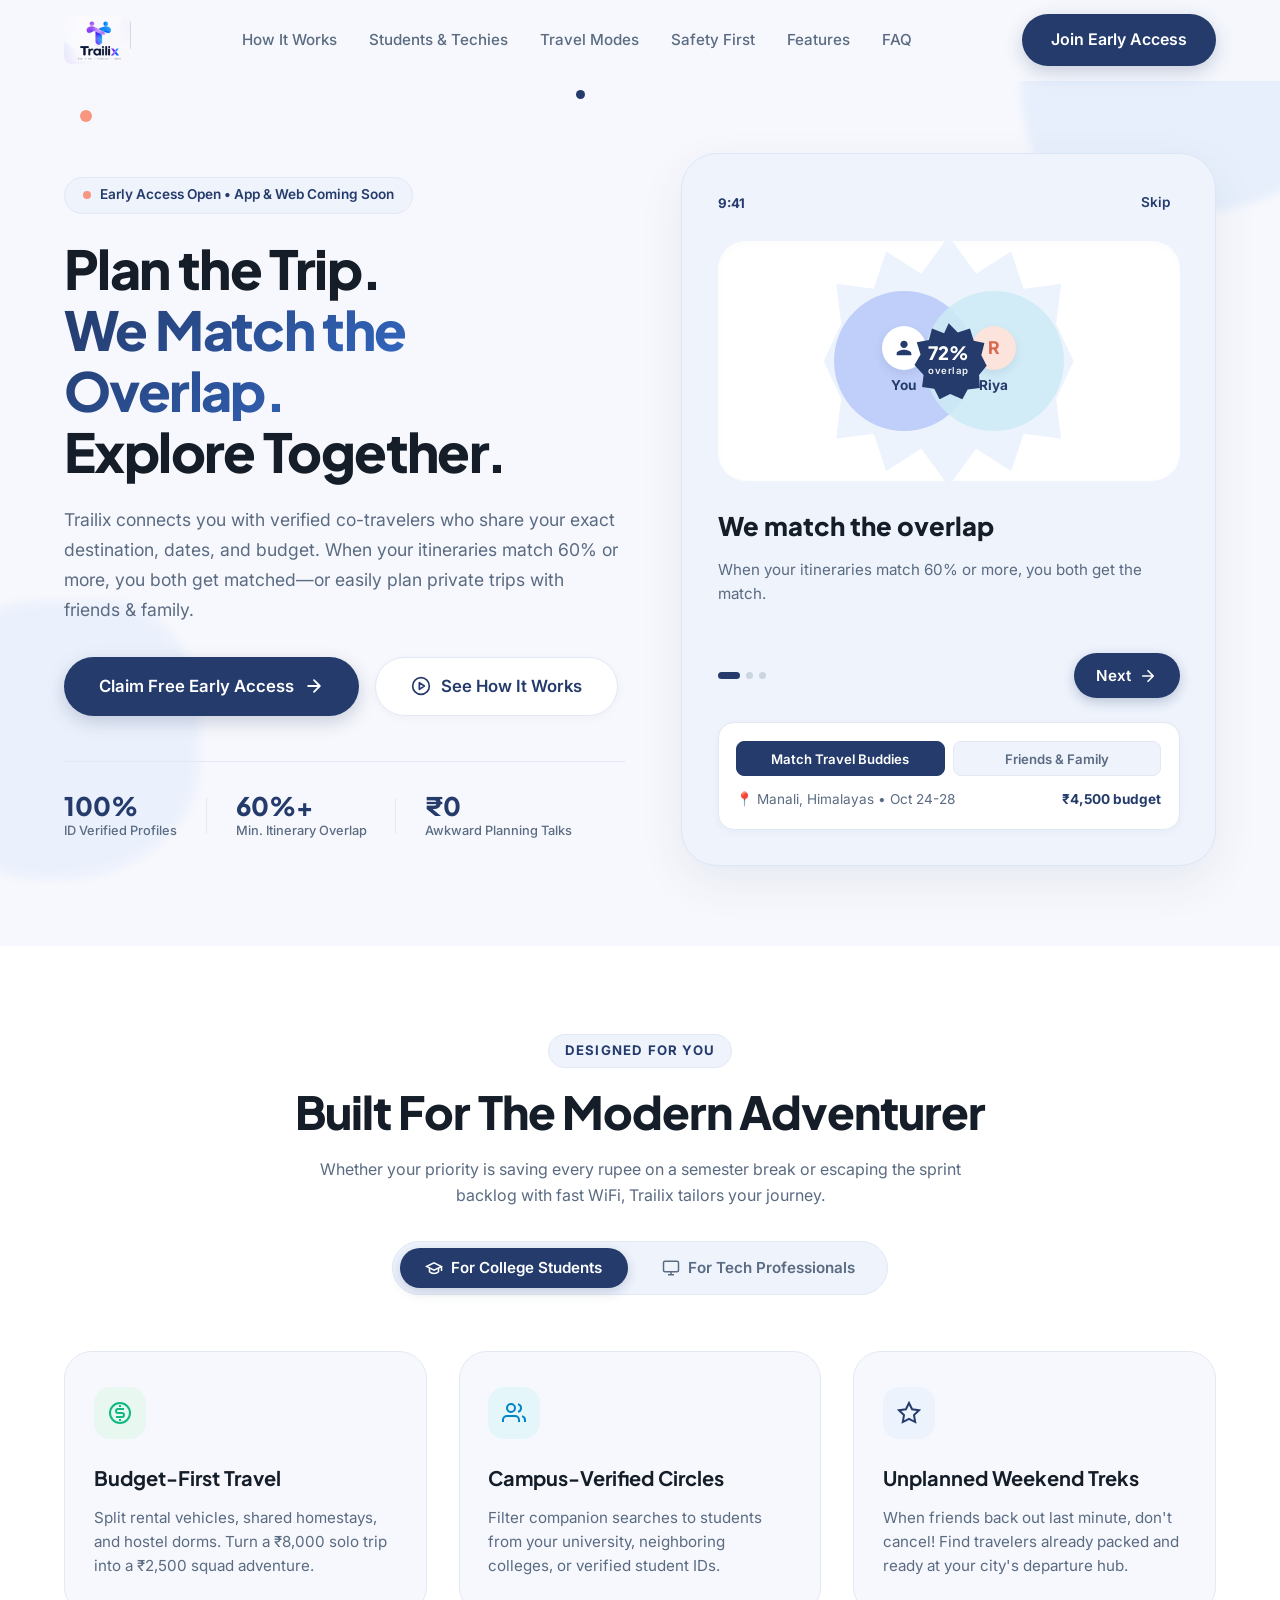
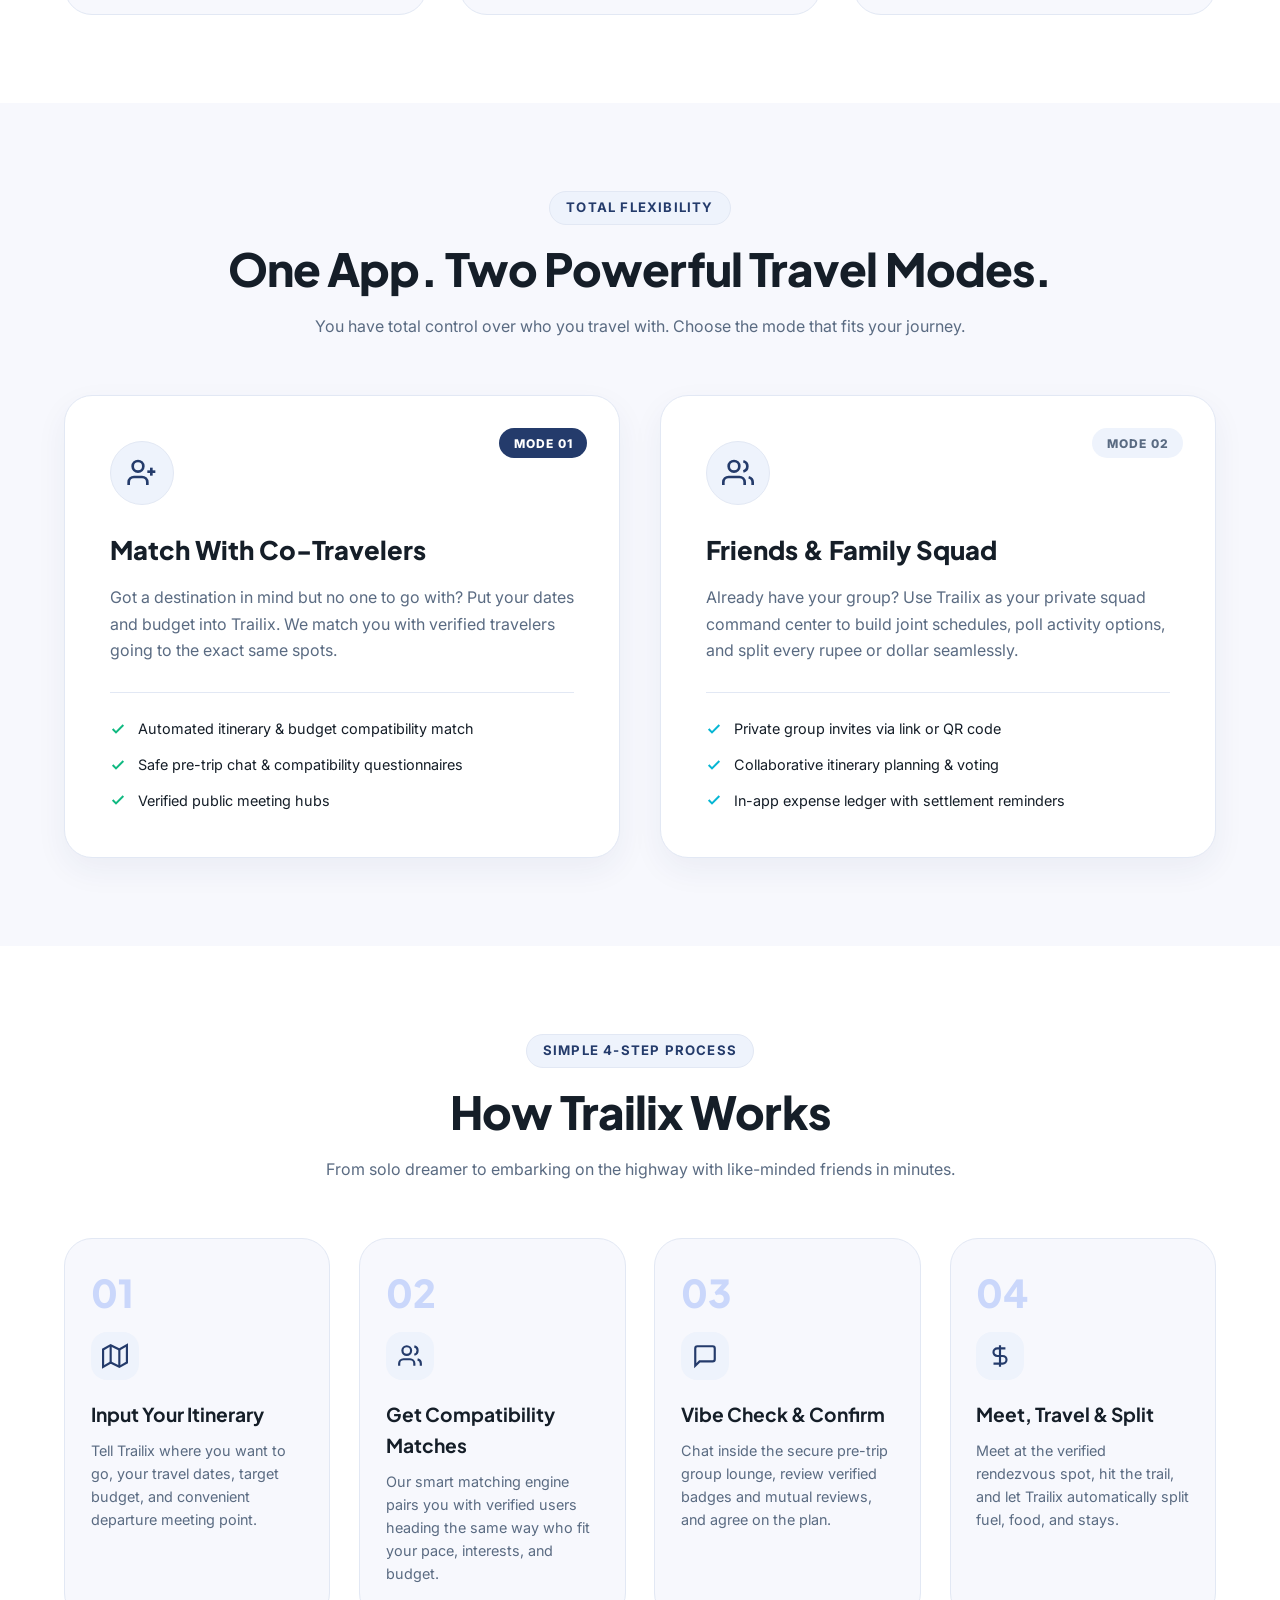
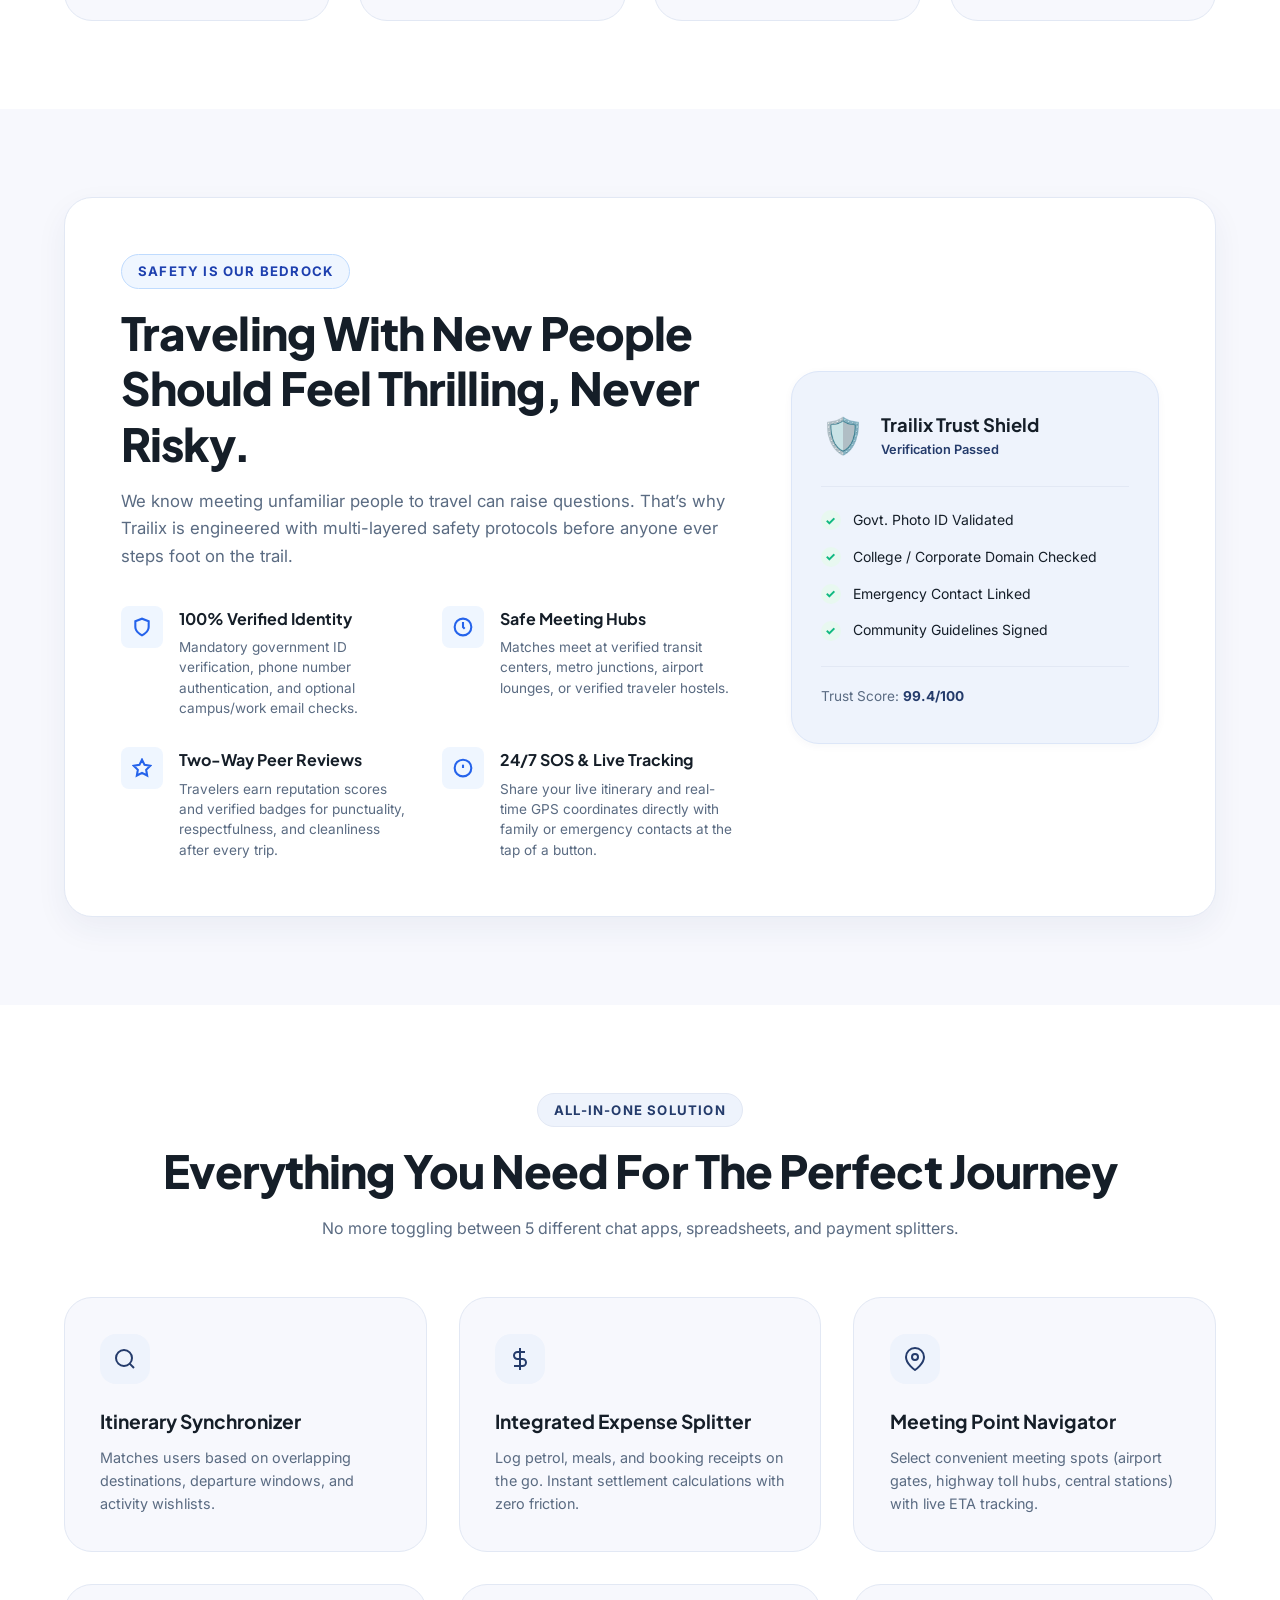
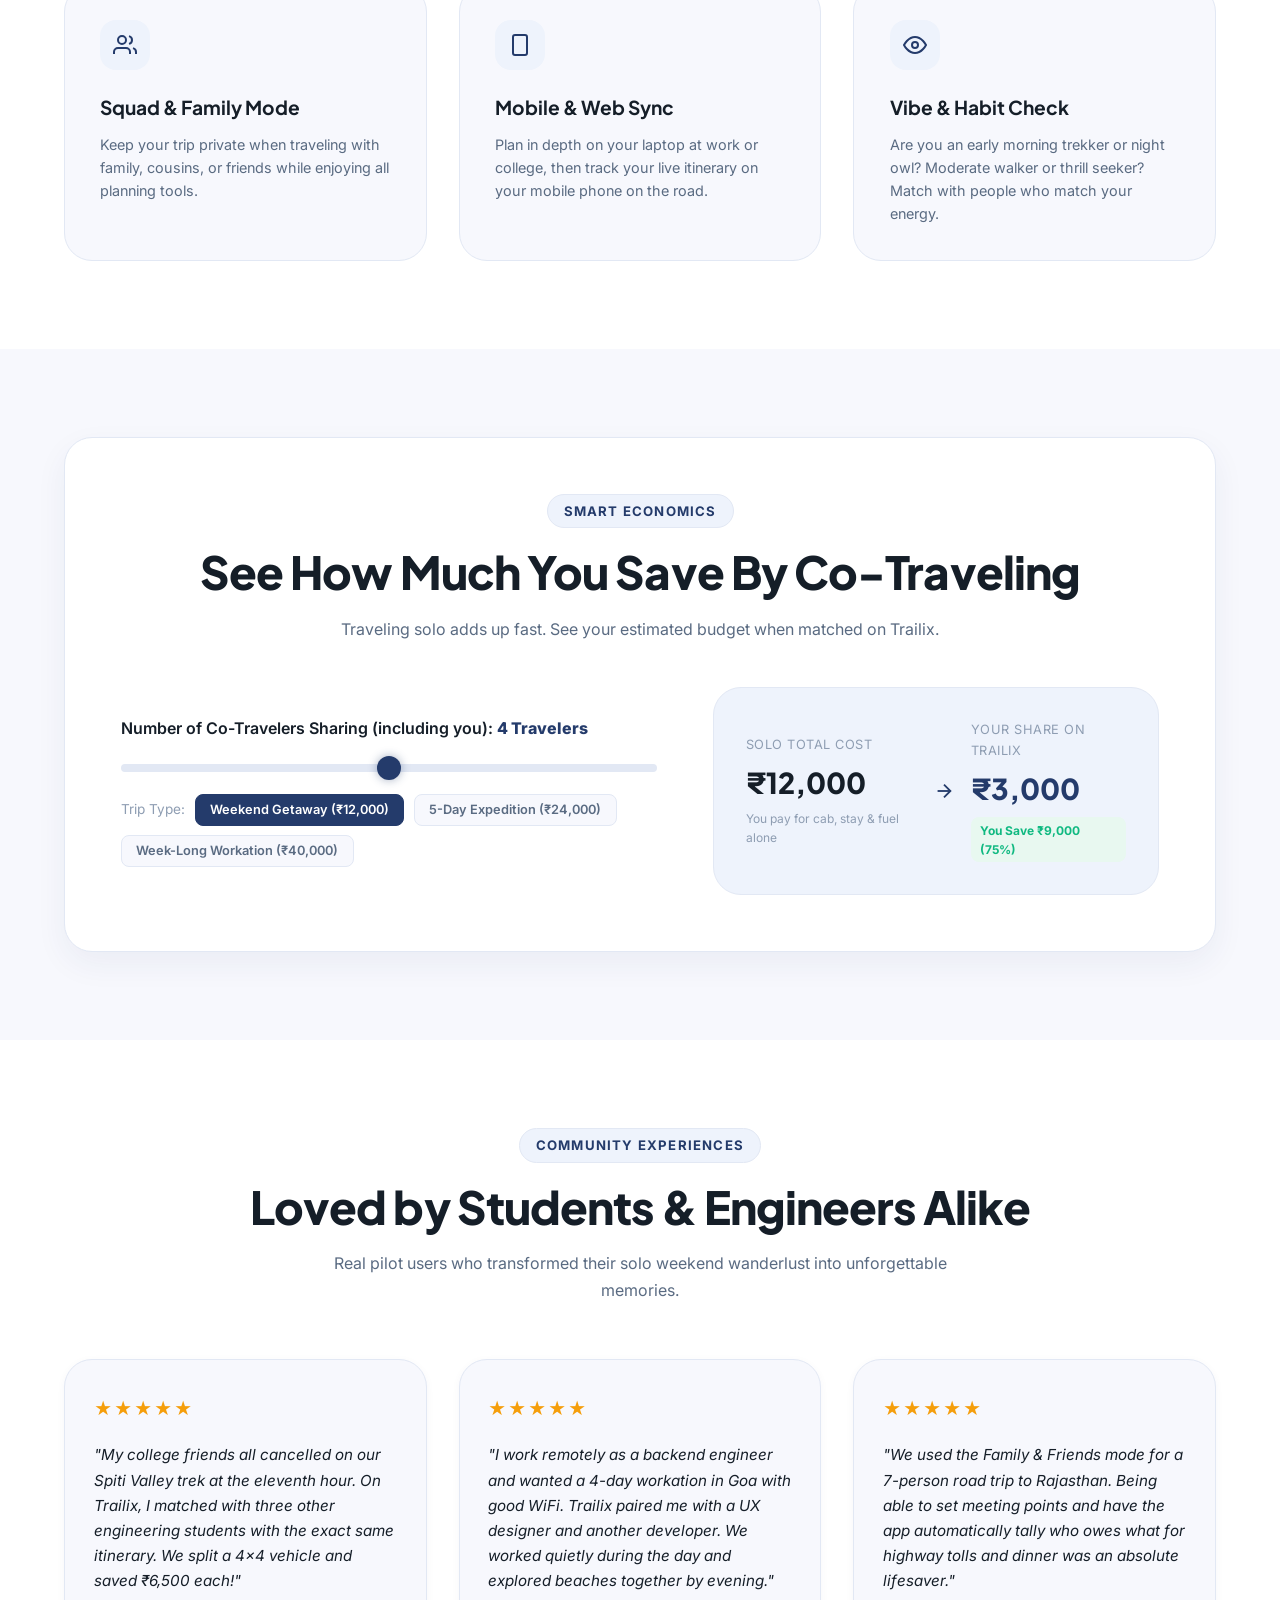
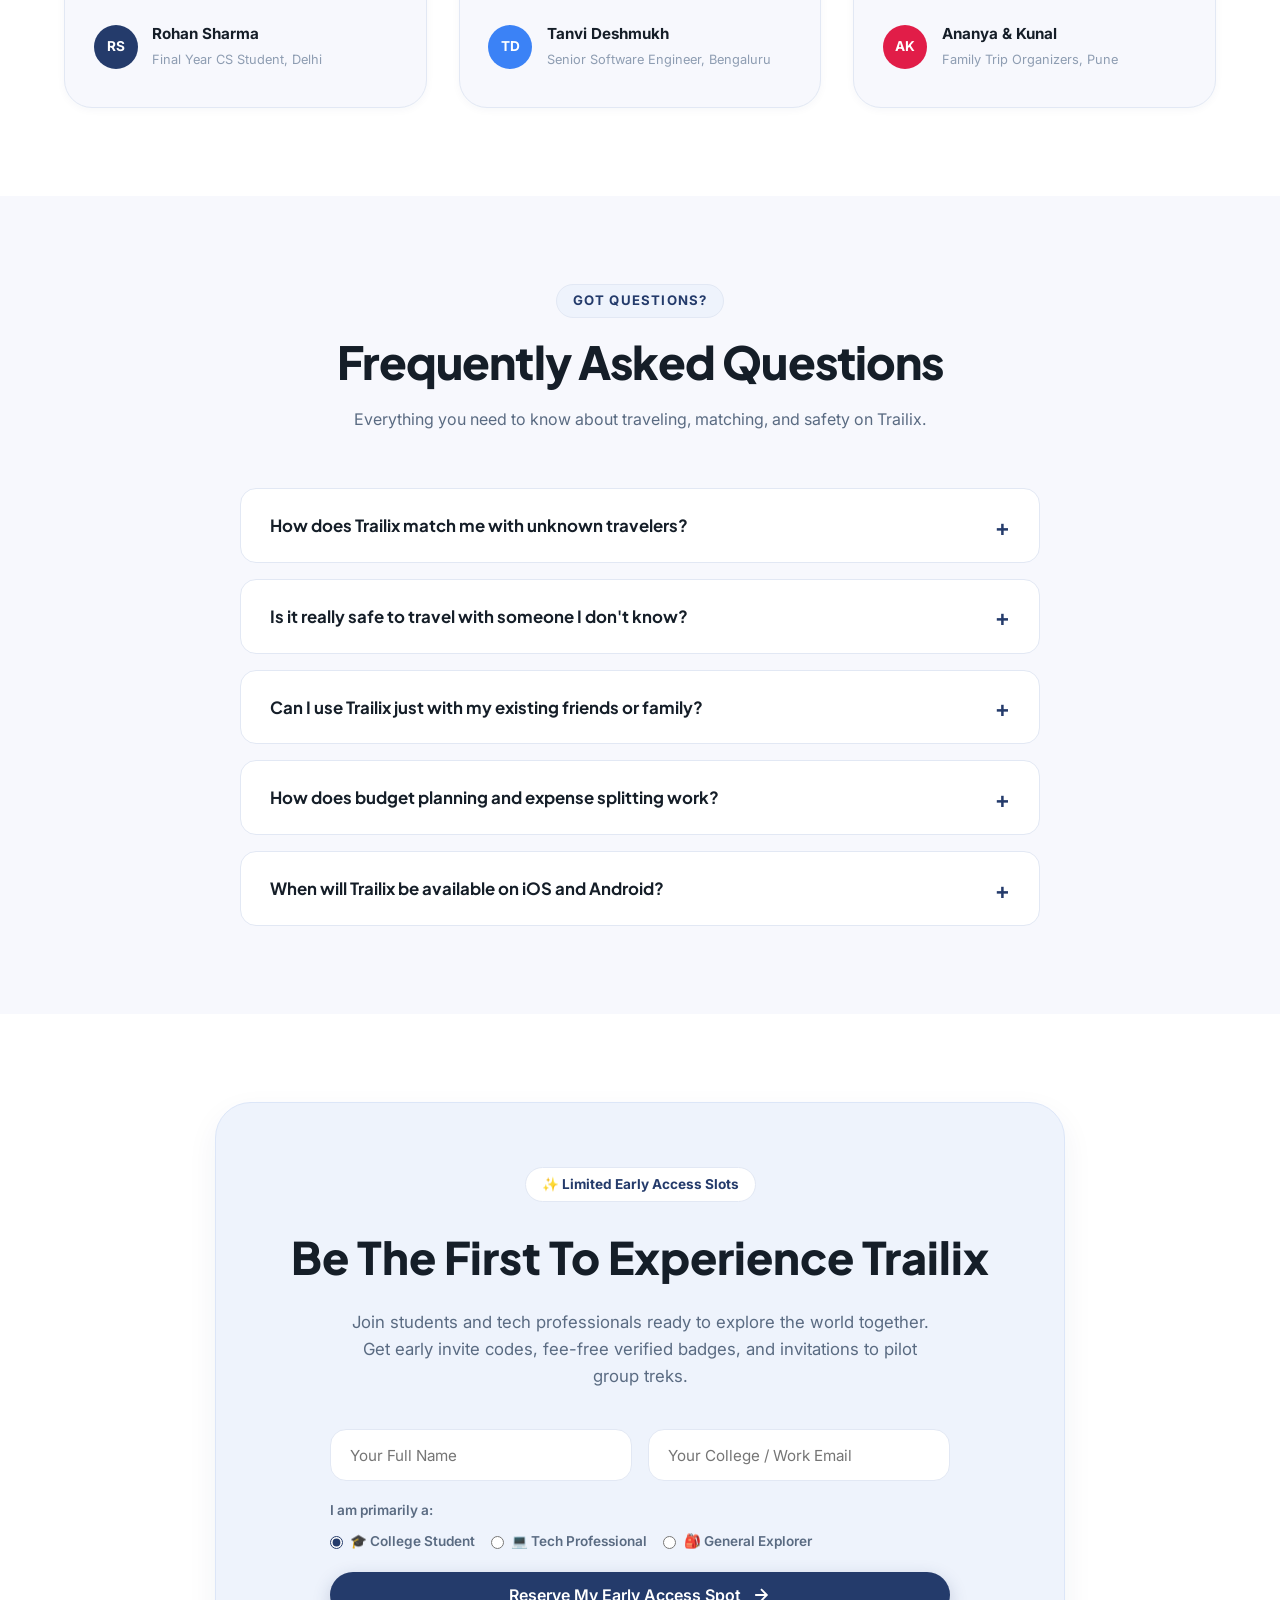
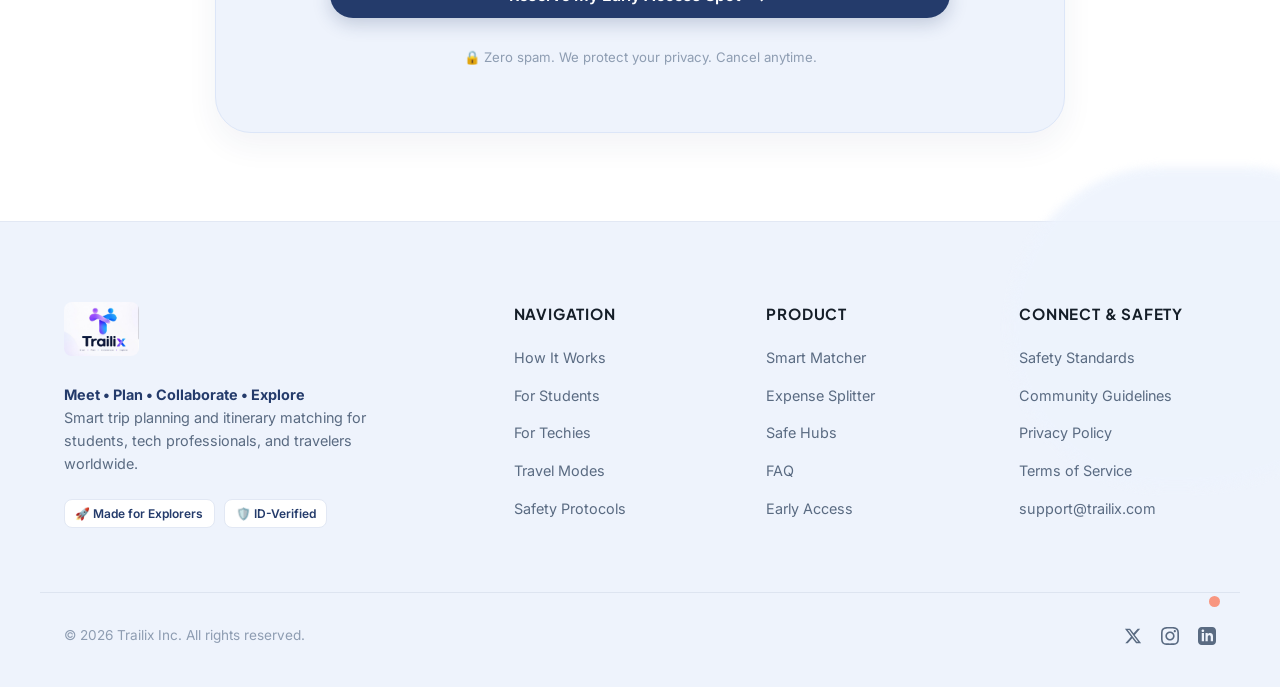
==== index.html @ 73395f8a "Launch Trailix Landing Page" ====
<!DOCTYPE html>
<html lang="en">
<head>
  <meta charset="UTF-8">
  <meta name="viewport" content="width=device-width, initial-scale=1.0">
  <title>Trailix — Match Itineraries, Split Costs & Travel Together</title>
  <meta name="description" content="Trailix matches your travel itinerary with verified co-travelers who share your destination, dates, and budget. Ideal for students, tech professionals, and groups.">
  <meta name="keywords" content="travel buddy, itinerary matching, trip planner, split trip cost, student travel, tech workation">
  
  <!-- Favicon -->
  <link rel="icon" type="image/jpeg" href="assets/logo.jpeg">
  
  <!-- Fonts -->
  <link rel="preconnect" href="https://fonts.googleapis.com">
  <link rel="preconnect" href="https://fonts.gstatic.com" crossorigin>
  <link href="https://fonts.googleapis.com/css2?family=Plus+Jakarta+Sans:wght@400;500;600;700;800&family=Inter:wght@400;500;600&display=swap" rel="stylesheet">
  
  <!-- External CSS -->
  <link rel="stylesheet" href="css/style.css">
</head>
<body>

  <!-- App Theme Organic Clouds & Floating Dots -->
  <div class="cloud-shape cloud-top-right"></div>
  <div class="cloud-shape cloud-mid-left"></div>
  <div class="cloud-shape cloud-bottom-right"></div>
  <div class="decor-dot coral dot-hero-1"></div>
  <div class="decor-dot navy dot-hero-2"></div>
  <div class="decor-dot coral dot-hero-3"></div>

  <!-- NAVIGATION -->
  <header class="site-header" id="header">
    <div class="container header-container">
      <a href="#" class="brand-logo" aria-label="Trailix Home">
        <img src="assets/logo.jpeg" alt="Trailix — Meet, Plan, Collaborate, Explore" class="logo-img" id="mainLogo">
      </a>

      <nav class="nav-menu" id="navMenu">
        <ul class="nav-list">
          <li><a href="#how-it-works" class="nav-link">How It Works</a></li>
          <li><a href="#audiences" class="nav-link">Students & Techies</a></li>
          <li><a href="#modes" class="nav-link">Travel Modes</a></li>
          <li><a href="#safety" class="nav-link">Safety First</a></li>
          <li><a href="#features" class="nav-link">Features</a></li>
          <li><a href="#faq" class="nav-link">FAQ</a></li>
        </ul>
        <div class="mobile-cta-wrapper">
          <a href="#waitlist" class="btn btn-primary btn-sm mobile-cta">Join Early Access</a>
        </div>
      </nav>

      <div class="header-actions">
        <a href="#waitlist" class="btn btn-primary header-cta">Join Early Access</a>
        <button class="hamburger" id="hamburgerBtn" aria-label="Toggle navigation menu">
          <span></span>
          <span></span>
          <span></span>
        </button>
      </div>
    </div>
  </header>

  <main>
    <!-- HERO SECTION -->
    <section class="hero-section" id="hero">
      <div class="container hero-container">
        
        <div class="hero-content">
          <div class="pill-badge">
            <span class="pulse-dot"></span>
            <span>Early Access Open • App & Web Coming Soon</span>
          </div>

          <h1 class="hero-title">
            Plan the Trip. <br>
            <span class="gradient-text">We Match the Overlap.</span> <br>
            Explore Together.
          </h1>

          <p class="hero-description">
            Trailix connects you with verified co-travelers who share your exact destination, dates, and budget. When your itineraries match 60% or more, you both get matched—or easily plan private trips with friends & family.
          </p>

          <!-- Quick Action Buttons -->
          <div class="hero-buttons">
            <a href="#waitlist" class="btn btn-primary btn-lg">
              <span>Claim Free Early Access</span>
              <svg width="20" height="20" viewBox="0 0 24 24" fill="none" stroke="currentColor" stroke-width="2.2" stroke-linecap="round" stroke-linejoin="round"><path d="M5 12h14M12 5l7 7-7 7"/></svg>
            </a>
            <a href="#how-it-works" class="btn btn-outline btn-lg">
              <svg width="20" height="20" viewBox="0 0 24 24" fill="none" stroke="currentColor" stroke-width="2" stroke-linecap="round" stroke-linejoin="round"><circle cx="12" cy="12" r="10"/><polygon points="10 8 16 12 10 16 10 8"/></svg>
              <span>See How It Works</span>
            </a>
          </div>

          <!-- Social Proof / Stats -->
          <div class="hero-stats">
            <div class="stat-item">
              <span class="stat-number">100%</span>
              <span class="stat-label">ID Verified Profiles</span>
            </div>
            <div class="stat-divider"></div>
            <div class="stat-item">
              <span class="stat-number">60%+</span>
              <span class="stat-label">Min. Itinerary Overlap</span>
            </div>
            <div class="stat-divider"></div>
            <div class="stat-item">
              <span class="stat-number">₹0</span>
              <span class="stat-label">Awkward Planning Talks</span>
            </div>
          </div>
        </div>

        <!-- HERO APP SCREEN SHOWCASE (Direct recreation from the Trailix App) -->
        <div class="hero-visual">
          <div class="app-screen-card">
            
            <div class="app-screen-header">
              <span class="app-screen-time">9:41</span>
              <a href="#waitlist" class="app-screen-skip">Skip</a>
            </div>

            <!-- Overlap Stage with Venn Diagram & Starburst Badge -->
            <div class="overlap-display-stage">
              <div class="star-glow-bg"></div>

              <div class="venn-container">
                <!-- You Circle -->
                <div class="venn-circle circle-you">
                  <div class="venn-avatar">
                    <svg width="22" height="22" viewBox="0 0 24 24" fill="currentColor">
                      <path d="M12 12c2.21 0 4-1.79 4-4s-1.79-4-4-4-4 1.79-4 4 1.79 4 4 4zm0 2c-2.67 0-8 1.34-8 4v2h16v-2c0-2.66-5.33-4-8-4z"/>
                    </svg>
                  </div>
                  <span class="venn-label">You</span>
                </div>

                <!-- Starburst Overlap Badge -->
                <div class="overlap-starburst" id="overlapBadge">
                  <span class="overlap-percentage" id="overlapPercentage">72%</span>
                  <span class="overlap-subtext">overlap</span>
                </div>

                <!-- Riya Circle -->
                <div class="venn-circle circle-riya">
                  <div class="venn-avatar peach">R</div>
                  <span class="venn-label">Riya</span>
                </div>
              </div>
            </div>

            <!-- App Screen Content -->
            <div class="app-screen-content">
              <h3 class="app-screen-headline">We match the overlap</h3>
              <p class="app-screen-subtext">When your itineraries match 60% or more, you both get the match.</p>

              <!-- App Screen Footer Stepper & Next Button -->
              <div class="app-screen-footer">
                <div class="stepper-dots">
                  <span class="step-pill"></span>
                  <span class="step-dot"></span>
                  <span class="step-dot"></span>
                </div>
                <a href="#waitlist" class="btn-app-next">
                  <span>Next</span>
                  <svg width="18" height="18" viewBox="0 0 24 24" fill="none" stroke="currentColor" stroke-width="2.2" stroke-linecap="round" stroke-linejoin="round">
                    <path d="M5 12h14M12 5l7 7-7 7"/>
                  </svg>
                </a>
              </div>
            </div>

            <!-- Live Interactive Trip Matcher Toggle inside Card -->
            <div class="hero-planner-preview">
              <div class="planner-toggle-row">
                <button class="chip active" data-mode="match">Match Travel Buddies</button>
                <button class="chip" data-mode="friends">Friends & Family</button>
              </div>
              <div class="planner-trip-summary" id="plannerSummary">
                <span>📍 Manali, Himalayas • Oct 24-28</span>
                <strong>₹4,500 budget</strong>
              </div>
            </div>

          </div>
        </div>

      </div>
    </section>

    <!-- AUDIENCES: STUDENTS VS TECH PROFESSIONALS -->
    <section class="section audience-section" id="audiences">
      <div class="container">
        
        <div class="section-header text-center">
          <span class="section-tag">Designed For You</span>
          <h2 class="section-title">Built For The Modern Adventurer</h2>
          <p class="section-subtitle">
            Whether your priority is saving every rupee on a semester break or escaping the sprint backlog with fast WiFi, Trailix tailors your journey.
          </p>

          <!-- Switcher Buttons -->
          <div class="audience-tabs" role="tablist">
            <button class="audience-tab active" id="tabStudents" role="tab" aria-selected="true" data-target="content-students">
              <svg width="18" height="18" viewBox="0 0 24 24" fill="none" stroke="currentColor" stroke-width="2"><path d="M22 10v6M2 10l10-5 10 5-10 5z"/><path d="M6 12v5c3 3 9 3 12 0v-5"/></svg>
              <span>For College Students</span>
            </button>
            <button class="audience-tab" id="tabTechies" role="tab" aria-selected="false" data-target="content-techies">
              <svg width="18" height="18" viewBox="0 0 24 24" fill="none" stroke="currentColor" stroke-width="2"><rect x="2" y="3" width="20" height="14" rx="2" ry="2"/><line x1="8" y1="21" x2="16" y2="21"/><line x1="12" y1="17" x2="12" y2="21"/></svg>
              <span>For Tech Professionals</span>
            </button>
          </div>
        </div>

        <!-- Content 1: Students -->
        <div class="audience-content active" id="content-students">
          <div class="audience-grid">
            <div class="audience-card">
              <div class="icon-box green">
                <svg width="24" height="24" viewBox="0 0 24 24" fill="none" stroke="currentColor" stroke-width="2"><circle cx="12" cy="12" r="10"/><path d="M16 8h-6a2 2 0 1 0 0 4h4a2 2 0 1 1 0 4H8"/><line x1="12" y1="18" x2="12" y2="20"/><line x1="12" y1="4" x2="12" y2="6"/></svg>
              </div>
              <h3>Budget-First Travel</h3>
              <p>Split rental vehicles, shared homestays, and hostel dorms. Turn a ₹8,000 solo trip into a ₹2,500 squad adventure.</p>
            </div>

            <div class="audience-card">
              <div class="icon-box cyan">
                <svg width="24" height="24" viewBox="0 0 24 24" fill="none" stroke="currentColor" stroke-width="2"><path d="M17 21v-2a4 4 0 0 0-4-4H5a4 4 0 0 0-4 4v2"/><circle cx="9" cy="7" r="4"/><path d="M23 21v-2a4 4 0 0 0-3-3.87"/><path d="M16 3.13a4 4 0 0 1 0 7.75"/></svg>
              </div>
              <h3>Campus-Verified Circles</h3>
              <p>Filter companion searches to students from your university, neighboring colleges, or verified student IDs.</p>
            </div>

            <div class="audience-card">
              <div class="icon-box blue">
                <svg width="24" height="24" viewBox="0 0 24 24" fill="none" stroke="currentColor" stroke-width="2"><polygon points="12 2 15.09 8.26 22 9.27 17 14.14 18.18 21.02 12 17.77 5.82 21.02 7 14.14 2 9.27 8.91 8.26 12 2"/></svg>
              </div>
              <h3>Unplanned Weekend Treks</h3>
              <p>When friends back out last minute, don't cancel! Find travelers already packed and ready at your city's departure hub.</p>
            </div>
          </div>
        </div>

        <!-- Content 2: Tech Professionals -->
        <div class="audience-content" id="content-techies">
          <div class="audience-grid">
            <div class="audience-card">
              <div class="icon-box blue">
                <svg width="24" height="24" viewBox="0 0 24 24" fill="none" stroke="currentColor" stroke-width="2"><path d="M5 12.55a11 11 0 0 1 14.08 0"/><path d="M1.42 9a16 16 0 0 1 21.16 0"/><path d="M8.53 16.11a6 6 0 0 1 6.95 0"/><line x1="12" y1="20" x2="12.01" y2="20"/></svg>
              </div>
              <h3>Workation Ready</h3>
              <p>Discover co-travelers who also need high-speed WiFi, ergonomic setups, quiet morning hours, and evening bonfire unwinding.</p>
            </div>

            <div class="audience-card">
              <div class="icon-box cyan">
                <svg width="24" height="24" viewBox="0 0 24 24" fill="none" stroke="currentColor" stroke-width="2"><path d="M16 16v1a2 2 0 0 1-2 2H3a2 2 0 0 1-2-2V7a2 2 0 0 1 2-2h11a2 2 0 0 1 2 2v1"/><path d="M18 8h4a2 2 0 0 1 2 2v7a2 2 0 0 1-2 2h-4"/><circle cx="8" cy="12" r="2"/></svg>
              </div>
              <h3>Network While You Explore</h3>
              <p>Connect with founders, engineers, designers, and creators heading toward the same hills, beaches, or heritage trails.</p>
            </div>

            <div class="audience-card">
              <div class="icon-box green">
                <svg width="24" height="24" viewBox="0 0 24 24" fill="none" stroke="currentColor" stroke-width="2"><circle cx="12" cy="12" r="10"/><polyline points="12 6 12 12 16 14"/></svg>
              </div>
              <h3>Zero-Hassle Weekend Escapes</h3>
              <p>After a 60-hour work week, skip days of agonizing coordination. Select your departure Friday evening, join an itinerary, and pack.</p>
            </div>
          </div>
        </div>

      </div>
    </section>

    <!-- DUAL MODES: STRANGERS OR SQUAD -->
    <section class="section modes-section" id="modes">
      <div class="container">
        <div class="section-header text-center">
          <span class="section-tag">Total Flexibility</span>
          <h2 class="section-title">One App. Two Powerful Travel Modes.</h2>
          <p class="section-subtitle">You have total control over who you travel with. Choose the mode that fits your journey.</p>
        </div>

        <div class="modes-grid">
          <!-- Mode 1 -->
          <div class="mode-card glass-panel">
            <div class="mode-badge highlight">Mode 01</div>
            <div class="mode-icon-circle">
              <svg width="32" height="32" viewBox="0 0 24 24" fill="none" stroke="currentColor" stroke-width="2"><path d="M16 21v-2a4 4 0 0 0-4-4H6a4 4 0 0 0-4 4v2"/><circle cx="9" cy="7" r="4"/><line x1="19" y1="8" x2="19" y2="14"/><line x1="22" y1="11" x2="16" y2="11"/></svg>
            </div>
            <h3 class="mode-title">Match With Co-Travelers</h3>
            <p class="mode-desc">Got a destination in mind but no one to go with? Put your dates and budget into Trailix. We match you with verified travelers going to the exact same spots.</p>
            <ul class="mode-features">
              <li><svg width="16" height="16" viewBox="0 0 24 24" fill="none" stroke="#10B981" stroke-width="3"><polyline points="20 6 9 17 4 12"/></svg> Automated itinerary & budget compatibility match</li>
              <li><svg width="16" height="16" viewBox="0 0 24 24" fill="none" stroke="#10B981" stroke-width="3"><polyline points="20 6 9 17 4 12"/></svg> Safe pre-trip chat & compatibility questionnaires</li>
              <li><svg width="16" height="16" viewBox="0 0 24 24" fill="none" stroke="#10B981" stroke-width="3"><polyline points="20 6 9 17 4 12"/></svg> Verified public meeting hubs</li>
            </ul>
          </div>

          <!-- Mode 2 -->
          <div class="mode-card glass-panel">
            <div class="mode-badge">Mode 02</div>
            <div class="mode-icon-circle">
              <svg width="32" height="32" viewBox="0 0 24 24" fill="none" stroke="currentColor" stroke-width="2"><path d="M17 21v-2a4 4 0 0 0-4-4H5a4 4 0 0 0-4 4v2"/><circle cx="9" cy="7" r="4"/><path d="M23 21v-2a4 4 0 0 0-3-3.87"/><path d="M16 3.13a4 4 0 0 1 0 7.75"/></svg>
            </div>
            <h3 class="mode-title">Friends & Family Squad</h3>
            <p class="mode-desc">Already have your group? Use Trailix as your private squad command center to build joint schedules, poll activity options, and split every rupee or dollar seamlessly.</p>
            <ul class="mode-features">
              <li><svg width="16" height="16" viewBox="0 0 24 24" fill="none" stroke="#06B6D4" stroke-width="3"><polyline points="20 6 9 17 4 12"/></svg> Private group invites via link or QR code</li>
              <li><svg width="16" height="16" viewBox="0 0 24 24" fill="none" stroke="#06B6D4" stroke-width="3"><polyline points="20 6 9 17 4 12"/></svg> Collaborative itinerary planning & voting</li>
              <li><svg width="16" height="16" viewBox="0 0 24 24" fill="none" stroke="#06B6D4" stroke-width="3"><polyline points="20 6 9 17 4 12"/></svg> In-app expense ledger with settlement reminders</li>
            </ul>
          </div>
        </div>

      </div>
    </section>

    <!-- HOW IT WORKS -->
    <section class="section how-section" id="how-it-works">
      <div class="container">
        
        <div class="section-header text-center">
          <span class="section-tag">Simple 4-Step Process</span>
          <h2 class="section-title">How Trailix Works</h2>
          <p class="section-subtitle">From solo dreamer to embarking on the highway with like-minded friends in minutes.</p>
        </div>

        <div class="steps-flow">
          <!-- Step 1 -->
          <div class="step-card">
            <div class="step-number">01</div>
            <div class="step-icon">
              <svg width="26" height="26" viewBox="0 0 24 24" fill="none" stroke="currentColor" stroke-width="2"><polygon points="1 6 1 22 8 18 16 22 23 18 23 2 16 6 8 2 1 6"/><line x1="8" y1="2" x2="8" y2="18"/><line x1="16" y1="6" x2="16" y2="22"/></svg>
            </div>
            <h4>Input Your Itinerary</h4>
            <p>Tell Trailix where you want to go, your travel dates, target budget, and convenient departure meeting point.</p>
          </div>

          <!-- Step 2 -->
          <div class="step-card">
            <div class="step-number">02</div>
            <div class="step-icon">
              <svg width="26" height="26" viewBox="0 0 24 24" fill="none" stroke="currentColor" stroke-width="2"><path d="M16 21v-2a4 4 0 0 0-4-4H6a4 4 0 0 0-4 4v2"/><circle cx="9" cy="7" r="4"/><path d="M22 21v-2a4 4 0 0 0-3-3.87"/><path d="M16 3.13a4 4 0 0 1 0 7.75"/></svg>
            </div>
            <h4>Get Compatibility Matches</h4>
            <p>Our smart matching engine pairs you with verified users heading the same way who fit your pace, interests, and budget.</p>
          </div>

          <!-- Step 3 -->
          <div class="step-card">
            <div class="step-number">03</div>
            <div class="step-icon">
              <svg width="26" height="26" viewBox="0 0 24 24" fill="none" stroke="currentColor" stroke-width="2"><path d="M21 15a2 2 0 0 1-2 2H7l-4 4V5a2 2 0 0 1 2-2h14a2 2 0 0 1 2 2z"/></svg>
            </div>
            <h4>Vibe Check & Confirm</h4>
            <p>Chat inside the secure pre-trip group lounge, review verified badges and mutual reviews, and agree on the plan.</p>
          </div>

          <!-- Step 4 -->
          <div class="step-card">
            <div class="step-number">04</div>
            <div class="step-icon">
              <svg width="26" height="26" viewBox="0 0 24 24" fill="none" stroke="currentColor" stroke-width="2"><path d="M12 2v20M17 5H9.5a3.5 3.5 0 0 0 0 7h5a3.5 3.5 0 0 1 0 7H6"/></svg>
            </div>
            <h4>Meet, Travel & Split</h4>
            <p>Meet at the verified rendezvous spot, hit the trail, and let Trailix automatically split fuel, food, and stays.</p>
          </div>
        </div>

      </div>
    </section>

    <!-- SAFETY & TRUST SECTION -->
    <section class="section safety-section" id="safety">
      <div class="container">
        
        <div class="safety-box glass-panel">
          <div class="safety-content">
            <span class="section-tag alert">Safety Is Our Bedrock</span>
            <h2 class="section-title">Traveling With New People Should Feel Thrilling, Never Risky.</h2>
            <p class="safety-subtext">
              We know meeting unfamiliar people to travel can raise questions. That’s why Trailix is engineered with multi-layered safety protocols before anyone ever steps foot on the trail.
            </p>

            <div class="safety-features-list">
              <div class="safety-feature-item">
                <div class="safety-icon">
                  <svg width="20" height="20" viewBox="0 0 24 24" fill="none" stroke="currentColor" stroke-width="2.5"><path d="M12 22s8-4 8-10V5l-8-3-8 3v7c0 6 8 10 8 10z"/></svg>
                </div>
                <div>
                  <h4>100% Verified Identity</h4>
                  <p>Mandatory government ID verification, phone number authentication, and optional campus/work email checks.</p>
                </div>
              </div>

              <div class="safety-feature-item">
                <div class="safety-icon">
                  <svg width="20" height="20" viewBox="0 0 24 24" fill="none" stroke="currentColor" stroke-width="2.5"><circle cx="12" cy="12" r="10"/><polyline points="12 6 12 12 14 14"/></svg>
                </div>
                <div>
                  <h4>Safe Meeting Hubs</h4>
                  <p>Matches meet at verified transit centers, metro junctions, airport lounges, or verified traveler hostels.</p>
                </div>
              </div>

              <div class="safety-feature-item">
                <div class="safety-icon">
                  <svg width="20" height="20" viewBox="0 0 24 24" fill="none" stroke="currentColor" stroke-width="2.5"><polygon points="12 2 15.09 8.26 22 9.27 17 14.14 18.18 21.02 12 17.77 5.82 21.02 7 14.14 2 9.27 8.91 8.26 12 2"/></svg>
                </div>
                <div>
                  <h4>Two-Way Peer Reviews</h4>
                  <p>Travelers earn reputation scores and verified badges for punctuality, respectfulness, and cleanliness after every trip.</p>
                </div>
              </div>

              <div class="safety-feature-item">
                <div class="safety-icon">
                  <svg width="20" height="20" viewBox="0 0 24 24" fill="none" stroke="currentColor" stroke-width="2.5"><circle cx="12" cy="12" r="10"/><line x1="12" y1="8" x2="12" y2="12"/><line x1="12" y1="16" x2="12.01" y2="16"/></svg>
                </div>
                <div>
                  <h4>24/7 SOS & Live Tracking</h4>
                  <p>Share your live itinerary and real-time GPS coordinates directly with family or emergency contacts at the tap of a button.</p>
                </div>
              </div>
            </div>
          </div>

          <!-- Safety Graphic Card -->
          <div class="safety-graphic">
            <div class="badge-card">
              <div class="badge-header">
                <span class="badge-shield">🛡️</span>
                <div>
                  <strong>Trailix Trust Shield</strong>
                  <p>Verification Passed</p>
                </div>
              </div>
              <ul class="badge-checks">
                <li><span class="check-icon">✓</span> Govt. Photo ID Validated</li>
                <li><span class="check-icon">✓</span> College / Corporate Domain Checked</li>
                <li><span class="check-icon">✓</span> Emergency Contact Linked</li>
                <li><span class="check-icon">✓</span> Community Guidelines Signed</li>
              </ul>
              <div class="shield-footer">
                <span>Trust Score: <strong>99.4/100</strong></span>
              </div>
            </div>
          </div>
        </div>

      </div>
    </section>

    <!-- KEY FEATURES GRID -->
    <section class="section features-section" id="features">
      <div class="container">
        
        <div class="section-header text-center">
          <span class="section-tag">All-In-One Solution</span>
          <h2 class="section-title">Everything You Need For The Perfect Journey</h2>
          <p class="section-subtitle">No more toggling between 5 different chat apps, spreadsheets, and payment splitters.</p>
        </div>

        <div class="features-grid">
          <div class="feature-card">
            <div class="feature-icon-wrapper">
              <svg width="24" height="24" viewBox="0 0 24 24" fill="none" stroke="currentColor" stroke-width="2"><circle cx="11" cy="11" r="8"/><line x1="21" y1="21" x2="16.65" y2="16.65"/></svg>
            </div>
            <h3>Itinerary Synchronizer</h3>
            <p>Matches users based on overlapping destinations, departure windows, and activity wishlists.</p>
          </div>

          <div class="feature-card">
            <div class="feature-icon-wrapper">
              <svg width="24" height="24" viewBox="0 0 24 24" fill="none" stroke="currentColor" stroke-width="2"><line x1="12" y1="1" x2="12" y2="23"/><path d="M17 5H9.5a3.5 3.5 0 0 0 0 7h5a3.5 3.5 0 0 1 0 7H6"/></svg>
            </div>
            <h3>Integrated Expense Splitter</h3>
            <p>Log petrol, meals, and booking receipts on the go. Instant settlement calculations with zero friction.</p>
          </div>

          <div class="feature-card">
            <div class="feature-icon-wrapper">
              <svg width="24" height="24" viewBox="0 0 24 24" fill="none" stroke="currentColor" stroke-width="2"><path d="M21 10c0 7-9 13-9 13s-9-6-9-13a9 9 0 0 1 18 0z"/><circle cx="12" cy="10" r="3"/></svg>
            </div>
            <h3>Meeting Point Navigator</h3>
            <p>Select convenient meeting spots (airport gates, highway toll hubs, central stations) with live ETA tracking.</p>
          </div>

          <div class="feature-card">
            <div class="feature-icon-wrapper">
              <svg width="24" height="24" viewBox="0 0 24 24" fill="none" stroke="currentColor" stroke-width="2"><path d="M17 21v-2a4 4 0 0 0-4-4H5a4 4 0 0 0-4 4v2"/><circle cx="9" cy="7" r="4"/><path d="M23 21v-2a4 4 0 0 0-3-3.87"/><path d="M16 3.13a4 4 0 0 1 0 7.75"/></svg>
            </div>
            <h3>Squad & Family Mode</h3>
            <p>Keep your trip private when traveling with family, cousins, or friends while enjoying all planning tools.</p>
          </div>

          <div class="feature-card">
            <div class="feature-icon-wrapper">
              <svg width="24" height="24" viewBox="0 0 24 24" fill="none" stroke="currentColor" stroke-width="2"><rect x="5" y="2" width="14" height="20" rx="2" ry="2"/><line x1="12" y1="18" x2="12.01" y2="18"/></svg>
            </div>
            <h3>Mobile & Web Sync</h3>
            <p>Plan in depth on your laptop at work or college, then track your live itinerary on your mobile phone on the road.</p>
          </div>

          <div class="feature-card">
            <div class="feature-icon-wrapper">
              <svg width="24" height="24" viewBox="0 0 24 24" fill="none" stroke="currentColor" stroke-width="2"><path d="M1 12s4-8 11-8 11 8 11 8-4 8-11 8-11-8-11-8z"/><circle cx="12" cy="12" r="3"/></svg>
            </div>
            <h3>Vibe & Habit Check</h3>
            <p>Are you an early morning trekker or night owl? Moderate walker or thrill seeker? Match with people who match your energy.</p>
          </div>
        </div>

      </div>
    </section>

    <!-- INTERACTIVE SAVINGS CALCULATOR / ESTIMATOR -->
    <section class="section calculator-section">
      <div class="container">
        <div class="calculator-card glass-panel">
          <div class="calc-header text-center">
            <span class="section-tag">Smart Economics</span>
            <h2 class="section-title">See How Much You Save By Co-Traveling</h2>
            <p class="section-subtitle">Traveling solo adds up fast. See your estimated budget when matched on Trailix.</p>
          </div>

          <div class="calc-body">
            <div class="calc-controls">
              <label for="travelersRange">Number of Co-Travelers Sharing (including you): <span id="travelersCount" class="highlight-val">4 Travelers</span></label>
              <input type="range" id="travelersRange" min="2" max="6" value="4" class="slider">

              <div class="calc-presets">
                <span class="preset-label">Trip Type:</span>
                <button class="calc-btn active" data-base="12000">Weekend Getaway (₹12,000)</button>
                <button class="calc-btn" data-base="24000">5-Day Expedition (₹24,000)</button>
                <button class="calc-btn" data-base="40000">Week-Long Workation (₹40,000)</button>
              </div>
            </div>

            <div class="calc-results">
              <div class="result-box solo">
                <span class="result-label">Solo Total Cost</span>
                <span class="result-price" id="soloCostDisplay">₹12,000</span>
                <span class="result-note">You pay for cab, stay & fuel alone</span>
              </div>

              <div class="result-arrow">
                <svg width="24" height="24" viewBox="0 0 24 24" fill="none" stroke="currentColor" stroke-width="2"><line x1="5" y1="12" x2="19" y2="12"/><polyline points="12 5 19 12 12 19"/></svg>
              </div>

              <div class="result-box shared">
                <span class="result-label">Your Share on Trailix</span>
                <span class="result-price" id="sharedCostDisplay">₹3,000</span>
                <span class="savings-tag" id="savingsTag">You Save ₹9,000 (75%)</span>
              </div>
            </div>
          </div>
        </div>
      </div>
    </section>

    <!-- TESTIMONIALS / PILOT STORIES -->
    <section class="section testimonials-section">
      <div class="container">
        
        <div class="section-header text-center">
          <span class="section-tag">Community Experiences</span>
          <h2 class="section-title">Loved by Students & Engineers Alike</h2>
          <p class="section-subtitle">Real pilot users who transformed their solo weekend wanderlust into unforgettable memories.</p>
        </div>

        <div class="testimonials-grid">
          <!-- Story 1 -->
          <div class="testimonial-card glass-panel">
            <div class="stars">★★★★★</div>
            <p class="quote">"My college friends all cancelled on our Spiti Valley trek at the eleventh hour. On Trailix, I matched with three other engineering students with the exact same itinerary. We split a 4x4 vehicle and saved ₹6,500 each!"</p>
            <div class="user-meta">
              <div class="user-avatar u1">RS</div>
              <div>
                <strong>Rohan Sharma</strong>
                <span>Final Year CS Student, Delhi</span>
              </div>
            </div>
          </div>

          <!-- Story 2 -->
          <div class="testimonial-card glass-panel">
            <div class="stars">★★★★★</div>
            <p class="quote">"I work remotely as a backend engineer and wanted a 4-day workation in Goa with good WiFi. Trailix paired me with a UX designer and another developer. We worked quietly during the day and explored beaches together by evening."</p>
            <div class="user-meta">
              <div class="user-avatar u2">TD</div>
              <div>
                <strong>Tanvi Deshmukh</strong>
                <span>Senior Software Engineer, Bengaluru</span>
              </div>
            </div>
          </div>

          <!-- Story 3 -->
          <div class="testimonial-card glass-panel">
            <div class="stars">★★★★★</div>
            <p class="quote">"We used the Family & Friends mode for a 7-person road trip to Rajasthan. Being able to set meeting points and have the app automatically tally who owes what for highway tolls and dinner was an absolute lifesaver."</p>
            <div class="user-meta">
              <div class="user-avatar u3">AK</div>
              <div>
                <strong>Ananya & Kunal</strong>
                <span>Family Trip Organizers, Pune</span>
              </div>
            </div>
          </div>
        </div>

      </div>
    </section>

    <!-- FAQ SECTION -->
    <section class="section faq-section" id="faq">
      <div class="container">
        
        <div class="section-header text-center">
          <span class="section-tag">Got Questions?</span>
          <h2 class="section-title">Frequently Asked Questions</h2>
          <p class="section-subtitle">Everything you need to know about traveling, matching, and safety on Trailix.</p>
        </div>

        <div class="faq-accordion">
          <!-- Item 1 -->
          <div class="faq-item">
            <button class="faq-question" aria-expanded="false">
              <span>How does Trailix match me with unknown travelers?</span>
              <span class="faq-icon">+</span>
            </button>
            <div class="faq-answer">
              <p>When you input your trip details (destination, start dates, budget, and desired departure point), our algorithm scans for verified travelers with matching itineraries. You can then review their verified profile, mutual interests, and travel style before accepting a match and chatting in a pre-trip lounge.</p>
            </div>
          </div>

          <!-- Item 2 -->
          <div class="faq-item">
            <button class="faq-question" aria-expanded="false">
              <span>Is it really safe to travel with someone I don't know?</span>
              <span class="faq-icon">+</span>
            </button>
            <div class="faq-answer">
              <p>Safety is our top priority. Every member must pass government photo ID verification. Students and professionals can also verify their college/work credentials. All trips originate at verified public rendezvous hubs, and our app features 24/7 SOS and real-time live location sharing with your family.</p>
            </div>
          </div>

          <!-- Item 3 -->
          <div class="faq-item">
            <button class="faq-question" aria-expanded="false">
              <span>Can I use Trailix just with my existing friends or family?</span>
              <span class="faq-icon">+</span>
            </button>
            <div class="faq-answer">
              <p>Absolutely! Trailix features a dedicated <strong>"Friends & Family Mode"</strong>. You can create a private trip, share an invite link with your group, and use all our itinerary planning, meeting coordinate sync, and automated bill-splitting features without matching strangers.</p>
            </div>
          </div>

          <!-- Item 4 -->
          <div class="faq-item">
            <button class="faq-question" aria-expanded="false">
              <span>How does budget planning and expense splitting work?</span>
              <span class="faq-icon">+</span>
            </button>
            <div class="faq-answer">
              <p>During the trip, any member can snap receipts or enter costs for fuel, tickets, food, or stays. Trailix calculates the exact splits in real time, tracks who paid what, and provides simple UPI / card settlement links at the end—no confusing math needed.</p>
            </div>
          </div>

          <!-- Item 5 -->
          <div class="faq-item">
            <button class="faq-question" aria-expanded="false">
              <span>When will Trailix be available on iOS and Android?</span>
              <span class="faq-icon">+</span>
            </button>
            <div class="faq-answer">
              <p>The beta web and mobile apps are launching soon! By joining our early access waitlist today, you'll get priority onboarding, exclusive founder badges, and access to our inaugural travel community.</p>
            </div>
          </div>
        </div>

      </div>
    </section>

    <!-- WAITLIST / EARLY ACCESS CTA -->
    <section class="section waitlist-section" id="waitlist">
      <div class="container">
        
        <div class="waitlist-card glass-panel">
          <div class="waitlist-header text-center">
            <div class="sparkle-badge">✨ Limited Early Access Slots</div>
            <h2 class="waitlist-title">Be The First To Experience Trailix</h2>
            <p class="waitlist-sub">
              Join students and tech professionals ready to explore the world together. Get early invite codes, fee-free verified badges, and invitations to pilot group treks.
            </p>
          </div>

          <form class="waitlist-form" id="waitlistForm">
            <div class="form-inputs">
              <input type="text" id="userName" placeholder="Your Full Name" required>
              <input type="email" id="userEmail" placeholder="Your College / Work Email" required>
            </div>

            <div class="form-row-role">
              <label>I am primarily a:</label>
              <div class="role-selector">
                <label class="role-radio">
                  <input type="radio" name="userRole" value="student" checked>
                  <span>🎓 College Student</span>
                </label>
                <label class="role-radio">
                  <input type="radio" name="userRole" value="professional">
                  <span>💻 Tech Professional</span>
                </label>
                <label class="role-radio">
                  <input type="radio" name="userRole" value="explorer">
                  <span>🎒 General Explorer</span>
                </label>
              </div>
            </div>

            <button type="submit" class="btn btn-primary btn-block" id="submitBtn">
              <span>Reserve My Early Access Spot</span>
              <svg width="20" height="20" viewBox="0 0 24 24" fill="none" stroke="currentColor" stroke-width="2.2"><path d="M5 12h14M12 5l7 7-7 7"/></svg>
            </button>
          </form>

          <!-- Success Message State -->
          <div class="waitlist-success" id="waitlistSuccess" style="display: none;">
            <div class="success-icon">🎉</div>
            <h3>You're on the priority list!</h3>
            <p id="successMessage">Thank you for joining Trailix. We've reserved your early access badge and will send your private invite code soon.</p>
            <button class="btn btn-outline btn-sm" id="resetWaitlistBtn">Register Another Traveler</button>
          </div>

          <div class="waitlist-trust">
            <span>🔒 Zero spam. We protect your privacy. Cancel anytime.</span>
          </div>
        </div>

      </div>
    </section>
  </main>

  <!-- FOOTER -->
  <footer class="site-footer">
    <div class="container footer-container">
      <div class="footer-col brand-col">
        <a href="#" class="brand-logo footer-logo">
          <img src="assets/logo.jpeg" alt="Trailix — Meet, Plan, Collaborate, Explore" class="logo-img">
        </a>
        <p class="footer-tagline">
          <strong>Meet • Plan • Collaborate • Explore</strong><br>
          Smart trip planning and itinerary matching for students, tech professionals, and travelers worldwide.
        </p>
        <div class="footer-badges">
          <span class="micro-badge">🚀 Made for Explorers</span>
          <span class="micro-badge">🛡️ ID-Verified</span>
        </div>
      </div>

      <div class="footer-col">
        <h4>Navigation</h4>
        <ul>
          <li><a href="#how-it-works">How It Works</a></li>
          <li><a href="#audiences">For Students</a></li>
          <li><a href="#audiences">For Techies</a></li>
          <li><a href="#modes">Travel Modes</a></li>
          <li><a href="#safety">Safety Protocols</a></li>
        </ul>
      </div>

      <div class="footer-col">
        <h4>Product</h4>
        <ul>
          <li><a href="#features">Smart Matcher</a></li>
          <li><a href="#features">Expense Splitter</a></li>
          <li><a href="#features">Safe Hubs</a></li>
          <li><a href="#faq">FAQ</a></li>
          <li><a href="#waitlist">Early Access</a></li>
        </ul>
      </div>

      <div class="footer-col">
        <h4>Connect & Safety</h4>
        <ul>
          <li><a href="#safety">Safety Standards</a></li>
          <li><a href="#">Community Guidelines</a></li>
          <li><a href="#">Privacy Policy</a></li>
          <li><a href="#">Terms of Service</a></li>
          <li><a href="mailto:support@trailix.com">support@trailix.com</a></li>
        </ul>
      </div>
    </div>

    <div class="container footer-bottom">
      <p>&copy; <span id="currentYear">2026</span> Trailix Inc. All rights reserved.</p>
      <div class="social-links">
        <a href="#" aria-label="Twitter / X">
          <svg width="18" height="18" viewBox="0 0 24 24" fill="currentColor"><path d="M18.244 2.25h3.308l-7.227 8.26 8.502 11.24H16.17l-5.214-6.817L4.99 21.75H1.68l7.73-8.835L1.254 2.25H8.08l4.713 6.231zm-1.161 17.52h1.833L7.084 4.126H5.117z"/></svg>
        </a>
        <a href="#" aria-label="Instagram">
          <svg width="18" height="18" viewBox="0 0 24 24" fill="currentColor"><path d="M12 2.163c3.204 0 3.584.012 4.85.07 3.252.148 4.771 1.691 4.919 4.919.058 1.265.069 1.645.069 4.849 0 3.205-.012 3.584-.069 4.849-.149 3.225-1.664 4.771-4.919 4.919-1.266.058-1.644.07-4.85.07-3.204 0-3.584-.012-4.849-.07-3.26-.149-4.771-1.699-4.919-4.92-.058-1.265-.07-1.644-.07-4.849 0-3.204.013-3.583.07-4.849.149-3.227 1.664-4.771 4.919-4.919 1.266-.057 1.645-.069 4.849-.069zm0-2.163c-3.259 0-3.667.014-4.947.072-4.358.2-6.78 2.618-6.98 6.98-.059 1.281-.073 1.689-.073 4.948 0 3.259.014 3.668.072 4.948.2 4.358 2.618 6.78 6.98 6.98 1.281.058 1.689.072 4.948.072 3.259 0 3.668-.014 4.948-.072 4.354-.2 6.782-2.618 6.979-6.98.059-1.28.073-1.689.073-4.948 0-3.259-.014-3.667-.072-4.947-.196-4.354-2.617-6.78-6.979-6.98-1.281-.059-1.69-.073-4.949-.073zm0 5.838c-3.403 0-6.162 2.759-6.162 6.162s2.759 6.163 6.162 6.163 6.162-2.759 6.162-6.163c0-3.403-2.759-6.162-6.162-6.162zm0 10.162c-2.209 0-4-1.79-4-4 0-2.209 1.791-4 4-4s4 1.791 4 4c0 2.21-1.791 4-4 4zm6.406-11.845c-.796 0-1.441.645-1.441 1.44s.645 1.44 1.441 1.44c.795 0 1.439-.645 1.439-1.44s-.644-1.44-1.439-1.44z"/></svg>
        </a>
        <a href="#" aria-label="LinkedIn">
          <svg width="18" height="18" viewBox="0 0 24 24" fill="currentColor"><path d="M19 0h-14c-2.761 0-5 2.239-5 5v14c0 2.761 2.239 5 5 5h14c2.762 0 5-2.239 5-5v-14c0-2.761-2.238-5-5-5zm-11 19h-3v-11h3v11zm-1.5-12.268c-.966 0-1.75-.79-1.75-1.764s.784-1.764 1.75-1.764 1.75.79 1.75 1.764-.783 1.764-1.75 1.764zm13.5 12.268h-3v-5.604c0-3.368-4-3.113-4 0v5.604h-3v-11h3v1.765c1.396-2.586 7-2.777 7 2.476v6.759z"/></svg>
        </a>
      </div>
    </div>
  </footer>

  <!-- External JavaScript -->
  <script src="js/main.js"></script>
</body>
</html>
---- css/style.css ----
/* ==========================================================================
   TRAILIX — MODERN LIGHT APP THEME
   Directly matched to the official Trailix App Design System:
   - Soft, clean canvas: #F7F8FD & #FFFFFF
   - Soft periwinkle/lavender card: #EEF3FC & #EAF0FC
   - Deep Royal Navy: #243B6B & #192A4E (Buttons, Headings, Starburst)
   - Pastel Overlap Accents: Periwinkle (#CAD7FB) & Soft Cyan (#D5EDF6)
   - Playful Accents: Soft Coral (#F89680) & Deep Blue dots
   ========================================================================== */

/* --- CSS Variables & Design Tokens --- */
:root {
  --font-heading: 'Plus Jakarta Sans', -apple-system, BlinkMacSystemFont, 'Segoe UI', Roboto, sans-serif;
  --font-body: 'Inter', -apple-system, BlinkMacSystemFont, 'Segoe UI', Roboto, sans-serif;

  /* App Canvas & Card Colors */
  --bg-primary: #F7F8FD;
  --bg-secondary: #FFFFFF;
  --bg-card: #FFFFFF;
  --bg-card-soft: #EEF3FC;
  --bg-card-hover: #F3F7FE;
  
  --border-card: #E2E8F4;
  --border-card-hover: #CAD7FB;
  --border-light: rgba(36, 59, 107, 0.08);

  /* Typography Colors */
  --text-primary: #151E28;
  --text-secondary: #5A6B82;
  --text-muted: #8E9DB2;
  --text-on-navy: #FFFFFF;

  /* App Brand Palette (Exact from App Screenshot & Logo) */
  --brand-navy: #243B6B;
  --brand-navy-hover: #192A4E;
  --brand-navy-active: #132140;
  --brand-blue: #3B82F6;
  --brand-periwinkle: #CAD7FB;
  --brand-periwinkle-soft: #E5EEFC;
  --brand-ice: #D5EDF6;
  --brand-cyan: #CEECF6;
  
  --accent-coral: #F89680;
  --accent-coral-soft: #FDE8E3;
  --accent-peach: #FCE4DC;
  --accent-purple: #8B5CF6;
  --accent-green: #10B981;

  /* Gradients */
  --gradient-main: linear-gradient(135deg, #243B6B 0%, #3B82F6 100%);
  --gradient-soft: linear-gradient(135deg, #EEF3FC 0%, #FFFFFF 100%);
  --gradient-overlap: linear-gradient(135deg, #CAD7FB 0%, #D5EDF6 100%);
  --gradient-text: linear-gradient(135deg, #243B6B 0%, #3B82F6 100%);

  /* Shadows */
  --shadow-sm: 0 2px 8px rgba(36, 59, 107, 0.04);
  --shadow-md: 0 8px 24px rgba(36, 59, 107, 0.06);
  --shadow-lg: 0 16px 36px rgba(36, 59, 107, 0.09);
  --shadow-card: 0 12px 32px rgba(36, 59, 107, 0.06);
  --shadow-card-hover: 0 20px 45px rgba(36, 59, 107, 0.12);
  --shadow-btn: 0 6px 18px rgba(36, 59, 107, 0.22);
  --shadow-btn-hover: 0 10px 24px rgba(36, 59, 107, 0.32);

  /* Spacing & Borders */
  --container-max: 1200px;
  --radius-sm: 8px;
  --radius-md: 16px;
  --radius-lg: 28px;
  --radius-xl: 36px;
  --radius-full: 9999px;

  --transition-fast: 0.2s ease;
  --transition-normal: 0.3s ease;
}

/* --- Global Reset & Box Sizing --- */
*, *::before, *::after {
  box-sizing: border-box;
  margin: 0;
  padding: 0;
}

html {
  scroll-behavior: smooth;
  font-size: 16px;
  background-color: var(--bg-primary);
  color: var(--text-primary);
  font-family: var(--font-body);
  line-height: 1.6;
  -webkit-font-smoothing: antialiased;
}

body {
  position: relative;
  overflow-x: hidden;
  min-height: 100vh;
  background-color: var(--bg-primary);
}

a {
  color: inherit;
  text-decoration: none;
  transition: color var(--transition-fast);
}

ul {
  list-style: none;
}

img, svg {
  display: block;
  max-width: 100%;
}

button, input, select {
  font-family: inherit;
  font-size: inherit;
  color: inherit;
}

/* ==========================================================================
   ORGANIC APP DECORATIONS (CLOUDS & FLOATING ACCENT DOTS)
   ========================================================================== */
.cloud-shape {
  position: absolute;
  pointer-events: none;
  z-index: 0;
  border-radius: 50% 40% 60% 50% / 60% 50% 50% 60%;
  filter: blur(4px);
  opacity: 0.85;
}

.cloud-top-right {
  width: 320px;
  height: 260px;
  background: #E5EEFC;
  top: -40px;
  right: -60px;
  border-radius: 40% 60% 70% 30% / 50% 60% 40% 60%;
}

.cloud-mid-left {
  width: 280px;
  height: 280px;
  background: #EAF0FC;
  top: 600px;
  left: -80px;
}

.cloud-bottom-right {
  width: 360px;
  height: 320px;
  background: #EDF3FD;
  bottom: 200px;
  right: -90px;
}

.decor-dot {
  position: absolute;
  border-radius: 50%;
  pointer-events: none;
  z-index: 1;
}

.decor-dot.coral {
  background-color: var(--accent-coral);
}

.decor-dot.navy {
  background-color: var(--brand-navy);
}

/* Specific decorative dot positions */
.dot-hero-1 { width: 12px; height: 12px; top: 110px; left: 80px; }
.dot-hero-2 { width: 9px; height: 9px; top: 90px; left: 45%; }
.dot-hero-3 { width: 11px; height: 11px; bottom: 80px; right: 60px; }

/* ==========================================================================
   CONTAINER & REUSABLE UTILITIES
   ========================================================================== */
.container {
  width: 100%;
  max-width: var(--container-max);
  margin: 0 auto;
  padding: 0 1.5rem;
  position: relative;
  z-index: 2;
}

.section {
  padding: 5.5rem 0;
}

.text-center {
  text-align: center;
}

.gradient-text {
  background: var(--gradient-text);
  -webkit-background-clip: text;
  -webkit-text-fill-color: transparent;
  display: inline-block;
}

.section-tag {
  display: inline-block;
  font-size: 0.825rem;
  font-weight: 700;
  text-transform: uppercase;
  letter-spacing: 1.2px;
  color: var(--brand-navy);
  background: var(--bg-card-soft);
  border: 1px solid var(--border-card);
  padding: 0.35rem 1rem;
  border-radius: var(--radius-full);
  margin-bottom: 1rem;
}

.section-tag.alert {
  color: #1E40AF;
  background: #EFF6FF;
  border-color: #BFDBFE;
}

.section-title {
  font-family: var(--font-heading);
  font-size: clamp(2rem, 3.6vw, 2.85rem);
  font-weight: 800;
  line-height: 1.22;
  color: var(--text-primary);
  margin-bottom: 1rem;
  letter-spacing: -0.02em;
}

.section-subtitle {
  font-size: clamp(1rem, 1.25vw, 1.125rem);
  color: var(--text-secondary);
  max-width: 680px;
  margin: 0 auto;
  line-height: 1.65;
}

/* Modern App Glass / Soft Card */
.glass-panel {
  background: var(--bg-card);
  border: 1px solid var(--border-card);
  border-radius: var(--radius-lg);
  box-shadow: var(--shadow-card);
  transition: border-color var(--transition-normal), box-shadow var(--transition-normal), transform var(--transition-normal);
}

.glass-panel:hover {
  border-color: var(--border-card-hover);
  box-shadow: var(--shadow-card-hover);
}

/* ==========================================================================
   BUTTONS (APP "NEXT →" PILL STYLE)
   ========================================================================== */
.btn {
  display: inline-flex;
  align-items: center;
  justify-content: center;
  gap: 0.6rem;
  font-weight: 600;
  border-radius: var(--radius-full);
  padding: 0.8rem 1.8rem;
  cursor: pointer;
  border: none;
  transition: all var(--transition-normal);
  text-decoration: none;
  white-space: nowrap;
}

/* The iconic App Next Button in Deep Navy */
.btn-primary {
  background: var(--brand-navy);
  color: var(--text-on-navy);
  box-shadow: var(--shadow-btn);
}

.btn-primary:hover {
  background: var(--brand-navy-hover);
  transform: translateY(-2px);
  box-shadow: var(--shadow-btn-hover);
  color: #FFFFFF;
}

.btn-outline {
  background: var(--bg-secondary);
  color: var(--brand-navy);
  border: 1px solid var(--border-card);
  box-shadow: var(--shadow-sm);
}

.btn-outline:hover {
  background: var(--bg-card-soft);
  border-color: var(--border-card-hover);
  transform: translateY(-2px);
}

.btn-lg {
  padding: 0.95rem 2.2rem;
  font-size: 1.05rem;
}

.btn-sm {
  padding: 0.55rem 1.2rem;
  font-size: 0.875rem;
}

.btn-block {
  width: 100%;
}

/* ==========================================================================
   HEADER & NAVIGATION
   ========================================================================== */
.site-header {
  position: sticky;
  top: 0;
  width: 100%;
  z-index: 100;
  padding: 0.9rem 0;
  transition: all var(--transition-normal);
  background: rgba(247, 248, 253, 0.85);
  backdrop-filter: blur(12px);
  -webkit-backdrop-filter: blur(12px);
  border-bottom: 1px solid transparent;
}

.site-header.scrolled {
  background: rgba(255, 255, 255, 0.94);
  border-bottom: 1px solid var(--border-card);
  box-shadow: var(--shadow-sm);
  padding: 0.7rem 0;
}

.header-container {
  display: flex;
  align-items: center;
  justify-content: space-between;
}

.brand-logo {
  display: inline-flex;
  align-items: center;
  gap: 0.5rem;
  transition: transform var(--transition-fast);
}

.brand-logo:hover {
  transform: scale(1.02);
}

.logo-img {
  height: 48px;
  width: auto;
  object-fit: contain;
  border-radius: var(--radius-sm);
  transition: all var(--transition-normal);
}

.nav-list {
  display: flex;
  align-items: center;
  gap: 2rem;
}

.nav-link {
  font-size: 0.95rem;
  font-weight: 500;
  color: var(--text-secondary);
  position: relative;
  padding: 0.25rem 0;
}

.nav-link:hover {
  color: var(--brand-navy);
}

.nav-link::after {
  content: '';
  position: absolute;
  bottom: 0;
  left: 0;
  width: 0%;
  height: 2px;
  background: var(--brand-navy);
  transition: width var(--transition-fast);
}

.nav-link:hover::after {
  width: 100%;
}

.mobile-cta-wrapper {
  display: none;
}

.header-actions {
  display: flex;
  align-items: center;
  gap: 1rem;
}

.hamburger {
  display: none;
  background: none;
  border: none;
  cursor: pointer;
  padding: 0.4rem;
  flex-direction: column;
  gap: 5px;
}

.hamburger span {
  width: 24px;
  height: 2px;
  background-color: var(--brand-navy);
  border-radius: 2px;
  transition: all 0.3s ease;
}

.hamburger.open span:nth-child(1) {
  transform: translateY(7px) rotate(45deg);
}
.hamburger.open span:nth-child(2) {
  opacity: 0;
}
.hamburger.open span:nth-child(3) {
  transform: translateY(-7px) rotate(-45deg);
}

/* ==========================================================================
   HERO SECTION
   ========================================================================== */
.hero-section {
  padding: 4.5rem 0 5rem;
  position: relative;
}

.hero-container {
  display: grid;
  grid-template-columns: 1.05fr 1fr;
  align-items: center;
  gap: 3.5rem;
}

.pill-badge {
  display: inline-flex;
  align-items: center;
  gap: 0.6rem;
  background: var(--bg-card-soft);
  border: 1px solid var(--border-card);
  padding: 0.4rem 1.1rem;
  border-radius: var(--radius-full);
  font-size: 0.85rem;
  font-weight: 600;
  color: var(--brand-navy);
  margin-bottom: 1.5rem;
}

.pulse-dot {
  width: 8px;
  height: 8px;
  border-radius: 50%;
  background-color: var(--accent-coral);
  box-shadow: 0 0 0 0 rgba(248, 150, 128, 0.7);
  animation: pulseCoral 2s infinite;
}

@keyframes pulseCoral {
  0% { transform: scale(0.95); box-shadow: 0 0 0 0 rgba(248, 150, 128, 0.7); }
  70% { transform: scale(1); box-shadow: 0 0 0 8px rgba(248, 150, 128, 0); }
  100% { transform: scale(0.95); box-shadow: 0 0 0 0 rgba(248, 150, 128, 0); }
}

.hero-title {
  font-family: var(--font-heading);
  font-size: clamp(2.4rem, 4.2vw, 3.6rem);
  font-weight: 800;
  line-height: 1.14;
  letter-spacing: -0.03em;
  color: var(--text-primary);
  margin-bottom: 1.4rem;
}

.hero-description {
  font-size: 1.1rem;
  color: var(--text-secondary);
  line-height: 1.7;
  margin-bottom: 2rem;
  max-width: 560px;
}

.hero-buttons {
  display: flex;
  flex-wrap: wrap;
  gap: 1rem;
  margin-bottom: 2.8rem;
}

.hero-stats {
  display: flex;
  align-items: center;
  gap: 1.8rem;
  padding-top: 1.8rem;
  border-top: 1px solid var(--border-card);
}

.stat-item {
  display: flex;
  flex-direction: column;
}

.stat-number {
  font-family: var(--font-heading);
  font-size: 1.6rem;
  font-weight: 800;
  color: var(--brand-navy);
  line-height: 1.2;
}

.stat-label {
  font-size: 0.8rem;
  color: var(--text-secondary);
  font-weight: 500;
}

.stat-divider {
  width: 1px;
  height: 36px;
  background-color: var(--border-card);
}

/* ==========================================================================
   APP SHOWCASE CARD: "WE MATCH THE OVERLAP"
   Exact recreation of the Trailix app screen
   ========================================================================== */
.hero-visual {
  position: relative;
}

.app-screen-card {
  background: var(--bg-card-soft);
  border: 1px solid #DCE6F8;
  border-radius: var(--radius-xl);
  padding: 2.2rem;
  box-shadow: 0 16px 45px rgba(36, 59, 107, 0.08);
  position: relative;
  overflow: hidden;
}

/* App Header bar (Status & Skip) */
.app-screen-header {
  display: flex;
  justify-content: space-between;
  align-items: center;
  margin-bottom: 1.5rem;
}

.app-screen-time {
  font-size: 0.825rem;
  font-weight: 700;
  color: var(--brand-navy);
}

.app-screen-skip {
  font-size: 0.85rem;
  font-weight: 600;
  color: var(--brand-navy);
  cursor: pointer;
  background: none;
  border: none;
  padding: 0.2rem 0.6rem;
}

.app-screen-skip:hover {
  text-decoration: underline;
}

/* Overlap Visual Area */
.overlap-display-stage {
  background: #FFFFFF;
  border-radius: var(--radius-lg);
  padding: 2.5rem 1.5rem;
  position: relative;
  display: flex;
  align-items: center;
  justify-content: center;
  min-height: 240px;
  box-shadow: inset 0 2px 10px rgba(36, 59, 107, 0.02);
  margin-bottom: 1.8rem;
}

/* Spiky Star Glow Background */
.star-glow-bg {
  position: absolute;
  width: 250px;
  height: 250px;
  background: #EDF3FD;
  clip-path: polygon(
    50% 0%, 61% 15%, 75% 6%, 80% 21%, 95% 19%, 93% 35%, 100% 50%, 93% 65%,
    95% 81%, 80% 79%, 75% 94%, 61% 85%, 50% 100%, 39% 85%, 25% 94%, 20% 79%,
    5% 81%, 7% 65%, 0% 50%, 7% 35%, 5% 19%, 20% 21%, 25% 6%, 39% 15%
  );
  animation: slowPulse 6s ease-in-out infinite alternate;
}

@keyframes slowPulse {
  0% { transform: scale(0.96) rotate(0deg); opacity: 0.8; }
  100% { transform: scale(1.04) rotate(4deg); opacity: 1; }
}

/* Overlapping Venn Circles */
.venn-container {
  display: flex;
  align-items: center;
  justify-content: center;
  position: relative;
  z-index: 2;
}

.venn-circle {
  width: 140px;
  height: 140px;
  border-radius: 50%;
  display: flex;
  flex-direction: column;
  align-items: center;
  justify-content: center;
  position: relative;
  transition: transform var(--transition-normal);
}

.circle-you {
  background: rgba(184, 201, 248, 0.85);
  margin-right: -25px;
}

.circle-riya {
  background: rgba(206, 236, 246, 0.85);
  margin-left: -25px;
}

.venn-avatar {
  width: 44px;
  height: 44px;
  border-radius: 50%;
  background: #FFFFFF;
  display: flex;
  align-items: center;
  justify-content: center;
  color: var(--brand-navy);
  box-shadow: 0 4px 10px rgba(36, 59, 107, 0.1);
  margin-bottom: 0.35rem;
}

.venn-avatar.peach {
  background: var(--accent-peach);
  color: #D9694E;
  font-weight: 700;
  font-size: 1.1rem;
}

.venn-label {
  font-size: 0.85rem;
  font-weight: 700;
  color: var(--brand-navy);
}

/* Center Overlap Starburst Badge */
.overlap-starburst {
  position: absolute;
  z-index: 10;
  width: 76px;
  height: 76px;
  background: var(--brand-navy);
  clip-path: polygon(
    50% 0%, 62% 12%, 78% 7%, 83% 23%, 97% 26%, 93% 42%, 100% 56%, 90% 68%,
    91% 85%, 75% 87%, 68% 100%, 52% 93%, 38% 100%, 31% 86%, 15% 84%, 17% 68%,
    5% 55%, 13% 41%, 8% 25%, 24% 22%, 28% 7%, 44% 13%
  );
  display: flex;
  flex-direction: column;
  align-items: center;
  justify-content: center;
  color: #FFFFFF;
  text-align: center;
  box-shadow: 0 6px 18px rgba(36, 59, 107, 0.35);
  animation: floatBadge 3s ease-in-out infinite alternate;
}

@keyframes floatBadge {
  0% { transform: scale(1); }
  100% { transform: scale(1.06); }
}

.overlap-percentage {
  font-family: var(--font-heading);
  font-size: 1.15rem;
  font-weight: 800;
  line-height: 1;
}

.overlap-subtext {
  font-size: 0.6rem;
  font-weight: 600;
  letter-spacing: 0.5px;
  text-transform: lowercase;
  opacity: 0.95;
}

/* App Content Bottom Half */
.app-screen-content {
  display: flex;
  flex-direction: column;
  gap: 1rem;
}

.app-screen-headline {
  font-family: var(--font-heading);
  font-size: 1.6rem;
  font-weight: 800;
  color: var(--text-primary);
  line-height: 1.25;
}

.app-screen-subtext {
  font-size: 0.95rem;
  color: var(--text-secondary);
  line-height: 1.55;
}

/* Footer Stepper & Next Button */
.app-screen-footer {
  display: flex;
  justify-content: space-between;
  align-items: center;
  margin-top: 1rem;
  padding-top: 1rem;
}

.stepper-dots {
  display: flex;
  align-items: center;
  gap: 6px;
}

.step-pill {
  width: 22px;
  height: 7px;
  border-radius: var(--radius-full);
  background: var(--brand-navy);
}

.step-dot {
  width: 7px;
  height: 7px;
  border-radius: 50%;
  background: #CBD5E1;
}

.btn-app-next {
  background: var(--brand-navy);
  color: #FFFFFF;
  padding: 0.65rem 1.4rem;
  border-radius: var(--radius-full);
  font-weight: 600;
  font-size: 0.95rem;
  display: inline-flex;
  align-items: center;
  gap: 0.5rem;
  border: none;
  cursor: pointer;
  transition: all var(--transition-fast);
  box-shadow: 0 4px 12px rgba(36, 59, 107, 0.25);
}

.btn-app-next:hover {
  background: var(--brand-navy-hover);
  transform: translateX(2px);
}

/* Interactive Mode Pills inside Hero */
.hero-planner-preview {
  margin-top: 1.5rem;
  background: #FFFFFF;
  border-radius: var(--radius-md);
  padding: 1.1rem;
  box-shadow: var(--shadow-sm);
  border: 1px solid var(--border-card);
}

.planner-toggle-row {
  display: flex;
  gap: 0.5rem;
  margin-bottom: 0.8rem;
}

.chip {
  flex: 1;
  padding: 0.55rem;
  background: var(--bg-card-soft);
  border: 1px solid var(--border-card);
  border-radius: var(--radius-sm);
  font-size: 0.825rem;
  font-weight: 600;
  color: var(--text-secondary);
  cursor: pointer;
  transition: all var(--transition-fast);
}

.chip.active {
  background: var(--brand-navy);
  border-color: var(--brand-navy);
  color: #FFFFFF;
}

.planner-trip-summary {
  display: flex;
  justify-content: space-between;
  align-items: center;
  font-size: 0.85rem;
  color: var(--text-secondary);
}

.planner-trip-summary strong {
  color: var(--brand-navy);
}

/* ==========================================================================
   AUDIENCES SECTION: STUDENTS VS TECH PROFESSIONALS
   ========================================================================== */
.audience-section {
  position: relative;
  background: #FFFFFF;
}

.audience-tabs {
  display: inline-flex;
  gap: 0.5rem;
  background: var(--bg-card-soft);
  padding: 0.4rem;
  border-radius: var(--radius-full);
  border: 1px solid var(--border-card);
  margin-top: 2rem;
}

.audience-tab {
  display: inline-flex;
  align-items: center;
  gap: 0.5rem;
  padding: 0.65rem 1.6rem;
  border-radius: var(--radius-full);
  background: transparent;
  border: none;
  font-weight: 600;
  font-size: 0.95rem;
  color: var(--text-secondary);
  cursor: pointer;
  transition: all var(--transition-normal);
}

.audience-tab.active {
  background: var(--brand-navy);
  color: #FFFFFF;
  box-shadow: 0 4px 12px rgba(36, 59, 107, 0.2);
}

.audience-tab.active svg {
  stroke: #FFFFFF;
}

.audience-content {
  display: none;
  margin-top: 3.5rem;
  animation: fadeIn 0.4s ease;
}

.audience-content.active {
  display: block;
}

@keyframes fadeIn {
  from { opacity: 0; transform: translateY(8px); }
  to { opacity: 1; transform: translateY(0); }
}

.audience-grid {
  display: grid;
  grid-template-columns: repeat(3, 1fr);
  gap: 2rem;
}

.audience-card {
  background: var(--bg-primary);
  border: 1px solid var(--border-card);
  border-radius: var(--radius-lg);
  padding: 2.2rem 1.8rem;
  transition: transform var(--transition-normal), border-color var(--transition-normal), box-shadow var(--transition-normal);
}

.audience-card:hover {
  transform: translateY(-5px);
  border-color: var(--border-card-hover);
  box-shadow: var(--shadow-card-hover);
  background: #FFFFFF;
}

.icon-box {
  width: 52px;
  height: 52px;
  border-radius: var(--radius-md);
  display: flex;
  align-items: center;
  justify-content: center;
  margin-bottom: 1.4rem;
}

.icon-box.green {
  background: #E8F8F0;
  color: #10B981;
}

.icon-box.cyan {
  background: #E5F6FB;
  color: #0284C7;
}

.icon-box.blue {
  background: #EDF3FD;
  color: var(--brand-navy);
}

.audience-card h3 {
  font-family: var(--font-heading);
  font-size: 1.25rem;
  font-weight: 700;
  color: var(--text-primary);
  margin-bottom: 0.75rem;
}

.audience-card p {
  color: var(--text-secondary);
  font-size: 0.95rem;
  line-height: 1.6;
}

/* ==========================================================================
   MODES SECTION
   ========================================================================== */
.modes-section {
  background: var(--bg-primary);
}

.modes-grid {
  display: grid;
  grid-template-columns: 1fr 1fr;
  gap: 2.5rem;
  margin-top: 3.5rem;
}

.mode-card {
  padding: 2.8rem;
  position: relative;
  display: flex;
  flex-direction: column;
  background: #FFFFFF;
}

.mode-badge {
  position: absolute;
  top: 2rem;
  right: 2rem;
  font-size: 0.75rem;
  font-weight: 800;
  letter-spacing: 1px;
  text-transform: uppercase;
  color: var(--text-secondary);
  background: var(--bg-card-soft);
  padding: 0.35rem 0.9rem;
  border-radius: var(--radius-full);
}

.mode-badge.highlight {
  color: #FFFFFF;
  background: var(--brand-navy);
}

.mode-icon-circle {
  width: 64px;
  height: 64px;
  border-radius: 50%;
  background: var(--bg-card-soft);
  display: flex;
  align-items: center;
  justify-content: center;
  color: var(--brand-navy);
  margin-bottom: 1.6rem;
  border: 1px solid var(--border-card);
}

.mode-title {
  font-family: var(--font-heading);
  font-size: 1.6rem;
  font-weight: 800;
  color: var(--text-primary);
  margin-bottom: 0.8rem;
}

.mode-desc {
  color: var(--text-secondary);
  font-size: 1rem;
  line-height: 1.65;
  margin-bottom: 1.8rem;
}

.mode-features {
  margin-top: auto;
  display: flex;
  flex-direction: column;
  gap: 0.8rem;
  padding-top: 1.5rem;
  border-top: 1px solid var(--border-card);
}

.mode-features li {
  display: flex;
  align-items: center;
  gap: 0.75rem;
  font-size: 0.9rem;
  color: var(--text-primary);
}

/* ==========================================================================
   HOW IT WORKS SECTION
   ========================================================================== */
.how-section {
  background: #FFFFFF;
}

.steps-flow {
  display: grid;
  grid-template-columns: repeat(4, 1fr);
  gap: 1.8rem;
  margin-top: 3.5rem;
  position: relative;
}

.step-card {
  background: var(--bg-primary);
  border: 1px solid var(--border-card);
  border-radius: var(--radius-lg);
  padding: 2.2rem 1.6rem;
  position: relative;
  display: flex;
  flex-direction: column;
  transition: all var(--transition-normal);
}

.step-card:hover {
  transform: translateY(-4px);
  background: #FFFFFF;
  box-shadow: var(--shadow-card-hover);
  border-color: var(--border-card-hover);
}

.step-number {
  font-family: var(--font-heading);
  font-size: 2.4rem;
  font-weight: 800;
  color: var(--brand-periwinkle);
  line-height: 1;
  margin-bottom: 1.2rem;
}

.step-icon {
  width: 48px;
  height: 48px;
  border-radius: var(--radius-md);
  background: var(--bg-card-soft);
  color: var(--brand-navy);
  display: flex;
  align-items: center;
  justify-content: center;
  margin-bottom: 1.2rem;
}

.step-card h4 {
  font-family: var(--font-heading);
  font-size: 1.2rem;
  font-weight: 700;
  color: var(--text-primary);
  margin-bottom: 0.6rem;
}

.step-card p {
  color: var(--text-secondary);
  font-size: 0.9rem;
  line-height: 1.6;
}

/* ==========================================================================
   SAFETY & TRUST SECTION
   ========================================================================== */
.safety-section {
  background: var(--bg-primary);
}

.safety-box {
  padding: 3.5rem;
  display: grid;
  grid-template-columns: 1.25fr 0.75fr;
  gap: 3.5rem;
  align-items: center;
  background: #FFFFFF;
}

.safety-subtext {
  font-size: 1.05rem;
  color: var(--text-secondary);
  margin-bottom: 2.2rem;
  line-height: 1.65;
}

.safety-features-list {
  display: grid;
  grid-template-columns: 1fr 1fr;
  gap: 1.8rem;
}

.safety-feature-item {
  display: flex;
  gap: 1rem;
}

.safety-icon {
  width: 42px;
  height: 42px;
  border-radius: var(--radius-sm);
  background: #EFF6FF;
  color: #2563EB;
  display: flex;
  align-items: center;
  justify-content: center;
  flex-shrink: 0;
}

.safety-feature-item h4 {
  font-family: var(--font-heading);
  font-size: 1rem;
  font-weight: 700;
  color: var(--text-primary);
  margin-bottom: 0.35rem;
}

.safety-feature-item p {
  font-size: 0.85rem;
  color: var(--text-secondary);
  line-height: 1.5;
}

/* Trust Shield Card */
.badge-card {
  background: var(--bg-card-soft);
  border: 1px solid #DCE6F8;
  border-radius: var(--radius-lg);
  padding: 2.2rem 1.8rem;
  box-shadow: var(--shadow-sm);
}

.badge-header {
  display: flex;
  align-items: center;
  gap: 1rem;
  padding-bottom: 1.4rem;
  border-bottom: 1px solid var(--border-card);
  margin-bottom: 1.4rem;
}

.badge-shield {
  font-size: 2.2rem;
}

.badge-header strong {
  font-family: var(--font-heading);
  font-size: 1.15rem;
  color: var(--text-primary);
  display: block;
}

.badge-header p {
  font-size: 0.8rem;
  color: var(--brand-navy);
  font-weight: 600;
}

.badge-checks {
  display: flex;
  flex-direction: column;
  gap: 0.9rem;
  margin-bottom: 1.5rem;
}

.badge-checks li {
  display: flex;
  align-items: center;
  gap: 0.75rem;
  font-size: 0.875rem;
  color: var(--text-primary);
}

.check-icon {
  width: 20px;
  height: 20px;
  border-radius: 50%;
  background: #E8F8F0;
  color: #10B981;
  display: flex;
  align-items: center;
  justify-content: center;
  font-size: 0.75rem;
  font-weight: 800;
}

.shield-footer {
  padding-top: 1.2rem;
  border-top: 1px solid var(--border-card);
  font-size: 0.85rem;
  color: var(--text-secondary);
  display: flex;
  justify-content: space-between;
}

.shield-footer strong {
  color: var(--brand-navy);
}

/* ==========================================================================
   FEATURES GRID
   ========================================================================== */
.features-section {
  background: #FFFFFF;
}

.features-grid {
  display: grid;
  grid-template-columns: repeat(3, 1fr);
  gap: 2rem;
  margin-top: 3.5rem;
}

.feature-card {
  background: var(--bg-primary);
  border: 1px solid var(--border-card);
  border-radius: var(--radius-lg);
  padding: 2.2rem;
  transition: all var(--transition-normal);
}

.feature-card:hover {
  transform: translateY(-4px);
  background: #FFFFFF;
  border-color: var(--border-card-hover);
  box-shadow: var(--shadow-card-hover);
}

.feature-icon-wrapper {
  width: 50px;
  height: 50px;
  border-radius: var(--radius-md);
  background: var(--bg-card-soft);
  color: var(--brand-navy);
  display: flex;
  align-items: center;
  justify-content: center;
  margin-bottom: 1.4rem;
}

.feature-card h3 {
  font-family: var(--font-heading);
  font-size: 1.2rem;
  font-weight: 700;
  color: var(--text-primary);
  margin-bottom: 0.6rem;
}

.feature-card p {
  color: var(--text-secondary);
  font-size: 0.9rem;
  line-height: 1.6;
}

/* ==========================================================================
   CALCULATOR SECTION
   ========================================================================== */
.calculator-section {
  background: var(--bg-primary);
}

.calculator-card {
  padding: 3.5rem;
  background: #FFFFFF;
}

.calc-body {
  display: grid;
  grid-template-columns: 1.2fr 1fr;
  gap: 3.5rem;
  margin-top: 2.8rem;
  align-items: center;
}

.calc-controls {
  display: flex;
  flex-direction: column;
  gap: 1.4rem;
}

.calc-controls label {
  font-weight: 600;
  font-size: 1rem;
  color: var(--text-primary);
}

.highlight-val {
  color: var(--brand-navy);
  font-weight: 800;
}

.slider {
  -webkit-appearance: none;
  width: 100%;
  height: 8px;
  border-radius: 5px;
  background: var(--border-card);
  outline: none;
}

.slider::-webkit-slider-thumb {
  -webkit-appearance: none;
  appearance: none;
  width: 24px;
  height: 24px;
  border-radius: 50%;
  background: var(--brand-navy);
  cursor: pointer;
  box-shadow: 0 0 10px rgba(36, 59, 107, 0.4);
}

.calc-presets {
  display: flex;
  flex-wrap: wrap;
  align-items: center;
  gap: 0.6rem;
}

.preset-label {
  font-size: 0.85rem;
  color: var(--text-muted);
}

.calc-btn {
  background: var(--bg-primary);
  border: 1px solid var(--border-card);
  padding: 0.45rem 0.9rem;
  border-radius: var(--radius-sm);
  font-size: 0.8rem;
  font-weight: 600;
  color: var(--text-secondary);
  cursor: pointer;
  transition: all var(--transition-fast);
}

.calc-btn.active {
  background: var(--brand-navy);
  border-color: var(--brand-navy);
  color: #FFFFFF;
}

.calc-results {
  display: flex;
  align-items: center;
  justify-content: space-between;
  gap: 1rem;
  background: var(--bg-card-soft);
  border: 1px solid var(--border-card);
  padding: 2rem;
  border-radius: var(--radius-lg);
}

.result-box {
  display: flex;
  flex-direction: column;
}

.result-label {
  font-size: 0.8rem;
  color: var(--text-muted);
  text-transform: uppercase;
  letter-spacing: 0.5px;
  margin-bottom: 0.25rem;
}

.result-price {
  font-family: var(--font-heading);
  font-size: 1.8rem;
  font-weight: 800;
  color: var(--text-primary);
}

.result-box.shared .result-price {
  color: var(--brand-navy);
}

.result-note {
  font-size: 0.75rem;
  color: var(--text-muted);
  margin-top: 0.25rem;
}

.savings-tag {
  display: inline-block;
  margin-top: 0.4rem;
  font-size: 0.75rem;
  font-weight: 700;
  color: #10B981;
  background: #E8F8F0;
  padding: 0.2rem 0.6rem;
  border-radius: var(--radius-sm);
}

.result-arrow {
  color: var(--brand-navy);
}

/* ==========================================================================
   TESTIMONIALS
   ========================================================================== */
.testimonials-section {
  background: #FFFFFF;
}

.testimonials-grid {
  display: grid;
  grid-template-columns: repeat(3, 1fr);
  gap: 2rem;
  margin-top: 3.5rem;
}

.testimonial-card {
  padding: 2.2rem 1.8rem;
  display: flex;
  flex-direction: column;
  background: var(--bg-primary);
  border: 1px solid var(--border-card);
  border-radius: var(--radius-lg);
  box-shadow: var(--shadow-sm);
  transition: all var(--transition-normal);
}

.testimonial-card:hover {
  transform: translateY(-4px);
  background: #FFFFFF;
  box-shadow: var(--shadow-card-hover);
}

.stars {
  color: #F59E0B;
  margin-bottom: 1.2rem;
  font-size: 1.1rem;
  letter-spacing: 2px;
}

.quote {
  font-size: 0.95rem;
  color: var(--text-primary);
  line-height: 1.65;
  margin-bottom: 1.8rem;
  font-style: italic;
}

.user-meta {
  margin-top: auto;
  display: flex;
  align-items: center;
  gap: 0.9rem;
}

.user-avatar {
  width: 44px;
  height: 44px;
  border-radius: 50%;
  display: flex;
  align-items: center;
  justify-content: center;
  font-weight: 700;
  color: #FFF;
  font-size: 0.85rem;
}

.u1 { background: var(--brand-navy); }
.u2 { background: #3B82F6; }
.u3 { background: #E11D48; }

.user-meta strong {
  display: block;
  font-size: 0.95rem;
  color: var(--text-primary);
}

.user-meta span {
  font-size: 0.8rem;
  color: var(--text-muted);
}

/* ==========================================================================
   FAQ ACCORDION
   ========================================================================== */
.faq-section {
  background: var(--bg-primary);
}

.faq-accordion {
  max-width: 800px;
  margin: 3.5rem auto 0;
  display: flex;
  flex-direction: column;
  gap: 1rem;
}

.faq-item {
  background: #FFFFFF;
  border: 1px solid var(--border-card);
  border-radius: var(--radius-md);
  overflow: hidden;
  transition: border-color var(--transition-fast), box-shadow var(--transition-fast);
}

.faq-item.active {
  border-color: var(--brand-navy);
  box-shadow: var(--shadow-sm);
}

.faq-question {
  width: 100%;
  padding: 1.4rem 1.8rem;
  background: none;
  border: none;
  display: flex;
  justify-content: space-between;
  align-items: center;
  text-align: left;
  font-family: var(--font-heading);
  font-size: 1.05rem;
  font-weight: 700;
  color: var(--text-primary);
  cursor: pointer;
}

.faq-icon {
  font-size: 1.4rem;
  color: var(--brand-navy);
  transition: transform var(--transition-fast);
}

.faq-item.active .faq-icon {
  transform: rotate(45deg);
}

.faq-answer {
  max-height: 0;
  overflow: hidden;
  transition: max-height 0.3s ease-out;
  padding: 0 1.8rem;
}

.faq-item.active .faq-answer {
  max-height: 250px;
  padding-bottom: 1.5rem;
}

.faq-answer p {
  color: var(--text-secondary);
  font-size: 0.95rem;
  line-height: 1.65;
}

/* ==========================================================================
   WAITLIST CTA SECTION
   ========================================================================== */
.waitlist-section {
  background: #FFFFFF;
}

.waitlist-card {
  max-width: 850px;
  margin: 0 auto;
  padding: 4rem 3rem;
  text-align: center;
  position: relative;
  background: var(--bg-card-soft);
  border: 1px solid #DCE6F8;
  border-radius: var(--radius-xl);
  box-shadow: var(--shadow-card);
}

.sparkle-badge {
  display: inline-block;
  font-size: 0.85rem;
  font-weight: 700;
  color: var(--brand-navy);
  background: #FFFFFF;
  border: 1px solid var(--border-card);
  padding: 0.35rem 1rem;
  border-radius: var(--radius-full);
  margin-bottom: 1.2rem;
}

.waitlist-title {
  font-family: var(--font-heading);
  font-size: clamp(2rem, 3.5vw, 2.8rem);
  font-weight: 800;
  color: var(--text-primary);
  margin-bottom: 1rem;
}

.waitlist-sub {
  color: var(--text-secondary);
  font-size: 1.05rem;
  max-width: 600px;
  margin: 0 auto 2.5rem;
}

.waitlist-form {
  max-width: 620px;
  margin: 0 auto;
  display: flex;
  flex-direction: column;
  gap: 1.2rem;
}

.form-inputs {
  display: grid;
  grid-template-columns: 1fr 1fr;
  gap: 1rem;
}

.form-inputs input {
  background: #FFFFFF;
  border: 1px solid var(--border-card);
  padding: 0.95rem 1.2rem;
  border-radius: var(--radius-md);
  font-size: 0.95rem;
  color: var(--text-primary);
  outline: none;
  transition: border-color var(--transition-fast), box-shadow var(--transition-fast);
}

.form-inputs input:focus {
  border-color: var(--brand-navy);
  box-shadow: 0 0 0 3px rgba(36, 59, 107, 0.1);
}

.form-row-role {
  text-align: left;
  display: flex;
  flex-direction: column;
  gap: 0.6rem;
}

.form-row-role label {
  font-size: 0.85rem;
  font-weight: 600;
  color: var(--text-secondary);
}

.role-selector {
  display: flex;
  flex-wrap: wrap;
  gap: 1rem;
}

.role-radio {
  display: flex;
  align-items: center;
  gap: 0.45rem;
  font-size: 0.9rem;
  color: var(--text-primary);
  cursor: pointer;
}

.role-radio input {
  accent-color: var(--brand-navy);
  cursor: pointer;
}

.waitlist-trust {
  margin-top: 1.8rem;
  font-size: 0.825rem;
  color: var(--text-muted);
}

.waitlist-success {
  background: #E8F8F0;
  border: 1px solid #A7F3D0;
  padding: 2rem;
  border-radius: var(--radius-md);
  margin-top: 1.5rem;
}

.success-icon {
  font-size: 2.8rem;
  margin-bottom: 0.5rem;
}

.waitlist-success h3 {
  font-size: 1.4rem;
  color: #065F46;
  margin-bottom: 0.5rem;
}

.waitlist-success p {
  color: #047857;
  font-size: 0.95rem;
  margin-bottom: 1.2rem;
}

/* ==========================================================================
   FOOTER
   ========================================================================== */
.site-footer {
  border-top: 1px solid var(--border-card);
  padding: 5rem 0 2.5rem;
  background: var(--bg-card-soft);
}

.footer-container {
  display: grid;
  grid-template-columns: 2fr 1fr 1fr 1fr;
  gap: 3.5rem;
  margin-bottom: 4rem;
}

.brand-col .footer-logo {
  margin-bottom: 1.2rem;
  display: inline-block;
}

.brand-col .footer-logo .logo-img {
  height: 54px;
}

.footer-tagline {
  color: var(--text-secondary);
  font-size: 0.9rem;
  line-height: 1.6;
  max-width: 320px;
  margin-bottom: 1.5rem;
}

.footer-tagline strong {
  color: var(--brand-navy);
}

.footer-badges {
  display: flex;
  gap: 0.6rem;
  flex-wrap: wrap;
}

.micro-badge {
  font-size: 0.75rem;
  font-weight: 600;
  color: var(--brand-navy);
  background: #FFFFFF;
  border: 1px solid var(--border-card);
  padding: 0.25rem 0.65rem;
  border-radius: var(--radius-sm);
}

.footer-col h4 {
  font-family: var(--font-heading);
  font-size: 0.95rem;
  font-weight: 700;
  text-transform: uppercase;
  letter-spacing: 0.8px;
  color: var(--text-primary);
  margin-bottom: 1.2rem;
}

.footer-col ul {
  display: flex;
  flex-direction: column;
  gap: 0.75rem;
}

.footer-col li a {
  font-size: 0.9rem;
  color: var(--text-secondary);
}

.footer-col li a:hover {
  color: var(--brand-navy);
}

.footer-bottom {
  display: flex;
  justify-content: space-between;
  align-items: center;
  padding-top: 2rem;
  border-top: 1px solid rgba(36, 59, 107, 0.08);
  font-size: 0.85rem;
  color: var(--text-muted);
}

.social-links {
  display: flex;
  align-items: center;
  gap: 1.2rem;
}

.social-links a {
  color: var(--text-secondary);
  transition: color var(--transition-fast);
}

.social-links a:hover {
  color: var(--brand-navy);
}

/* ==========================================================================
   RESPONSIVE DESIGN BREAKPOINTS
   ========================================================================== */
@media (max-width: 1024px) {
  .hero-container {
    grid-template-columns: 1fr;
    gap: 3rem;
  }
  
  .hero-content {
    text-align: center;
  }
  
  .hero-description {
    margin-left: auto;
    margin-right: auto;
  }
  
  .hero-buttons {
    justify-content: center;
  }
  
  .hero-stats {
    justify-content: center;
  }
  
  .safety-box {
    grid-template-columns: 1fr;
    padding: 2.5rem;
    gap: 2.5rem;
  }
  
  .audience-grid,
  .features-grid,
  .testimonials-grid {
    grid-template-columns: 1fr 1fr;
  }
  
  .steps-flow {
    grid-template-columns: 1fr 1fr;
  }
  
  .footer-container {
    grid-template-columns: 1.5fr 1fr 1fr;
  }
}

@media (max-width: 768px) {
  .nav-menu {
    position: fixed;
    top: 70px;
    left: 0;
    width: 100%;
    background: #FFFFFF;
    border-bottom: 1px solid var(--border-card);
    padding: 2rem 1.5rem;
    flex-direction: column;
    display: none;
    box-shadow: var(--shadow-lg);
  }
  
  .nav-menu.active {
    display: flex;
  }
  
  .nav-list {
    flex-direction: column;
    gap: 1.4rem;
    align-items: flex-start;
    width: 100%;
  }
  
  .mobile-cta-wrapper {
    display: block;
    margin-top: 1.5rem;
    width: 100%;
  }
  
  .mobile-cta {
    width: 100%;
    text-align: center;
  }
  
  .header-cta {
    display: none;
  }
  
  .hamburger {
    display: flex;
  }

  .modes-grid {
    grid-template-columns: 1fr;
  }

  .audience-grid,
  .features-grid,
  .testimonials-grid,
  .steps-flow {
    grid-template-columns: 1fr;
  }

  .calc-body {
    grid-template-columns: 1fr;
    gap: 2rem;
  }

  .calc-results {
    flex-direction: column;
    text-align: center;
    gap: 1.5rem;
  }

  .result-arrow {
    transform: rotate(90deg);
  }

  .form-inputs {
    grid-template-columns: 1fr;
  }

  .safety-features-list {
    grid-template-columns: 1fr;
  }

  .footer-container {
    grid-template-columns: 1fr;
    gap: 2rem;
  }

  .footer-bottom {
    flex-direction: column;
    gap: 1rem;
    text-align: center;
  }

  .app-screen-card {
    padding: 1.5rem;
  }
  
  .venn-circle {
    width: 110px;
    height: 110px;
  }
  
  .overlap-starburst {
    width: 66px;
    height: 66px;
  }
  
  .overlap-percentage {
    font-size: 1rem;
  }
}
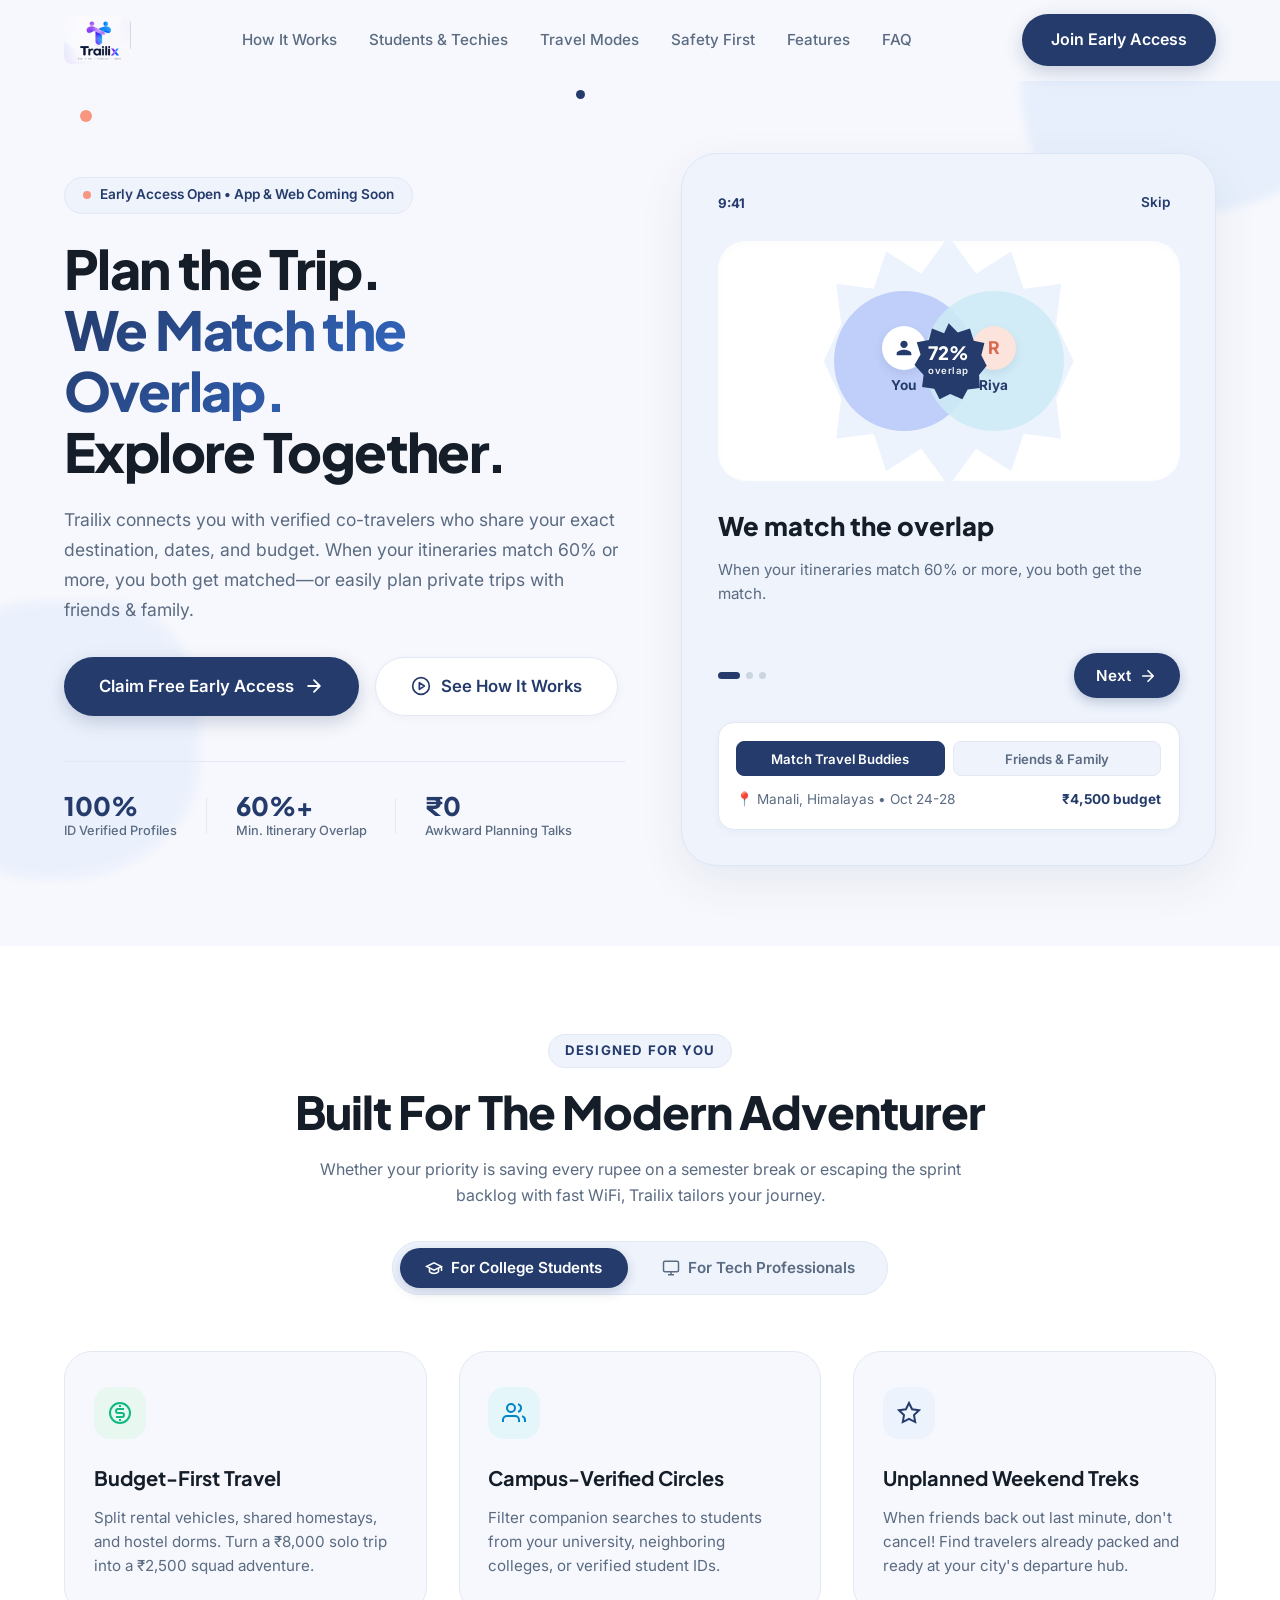
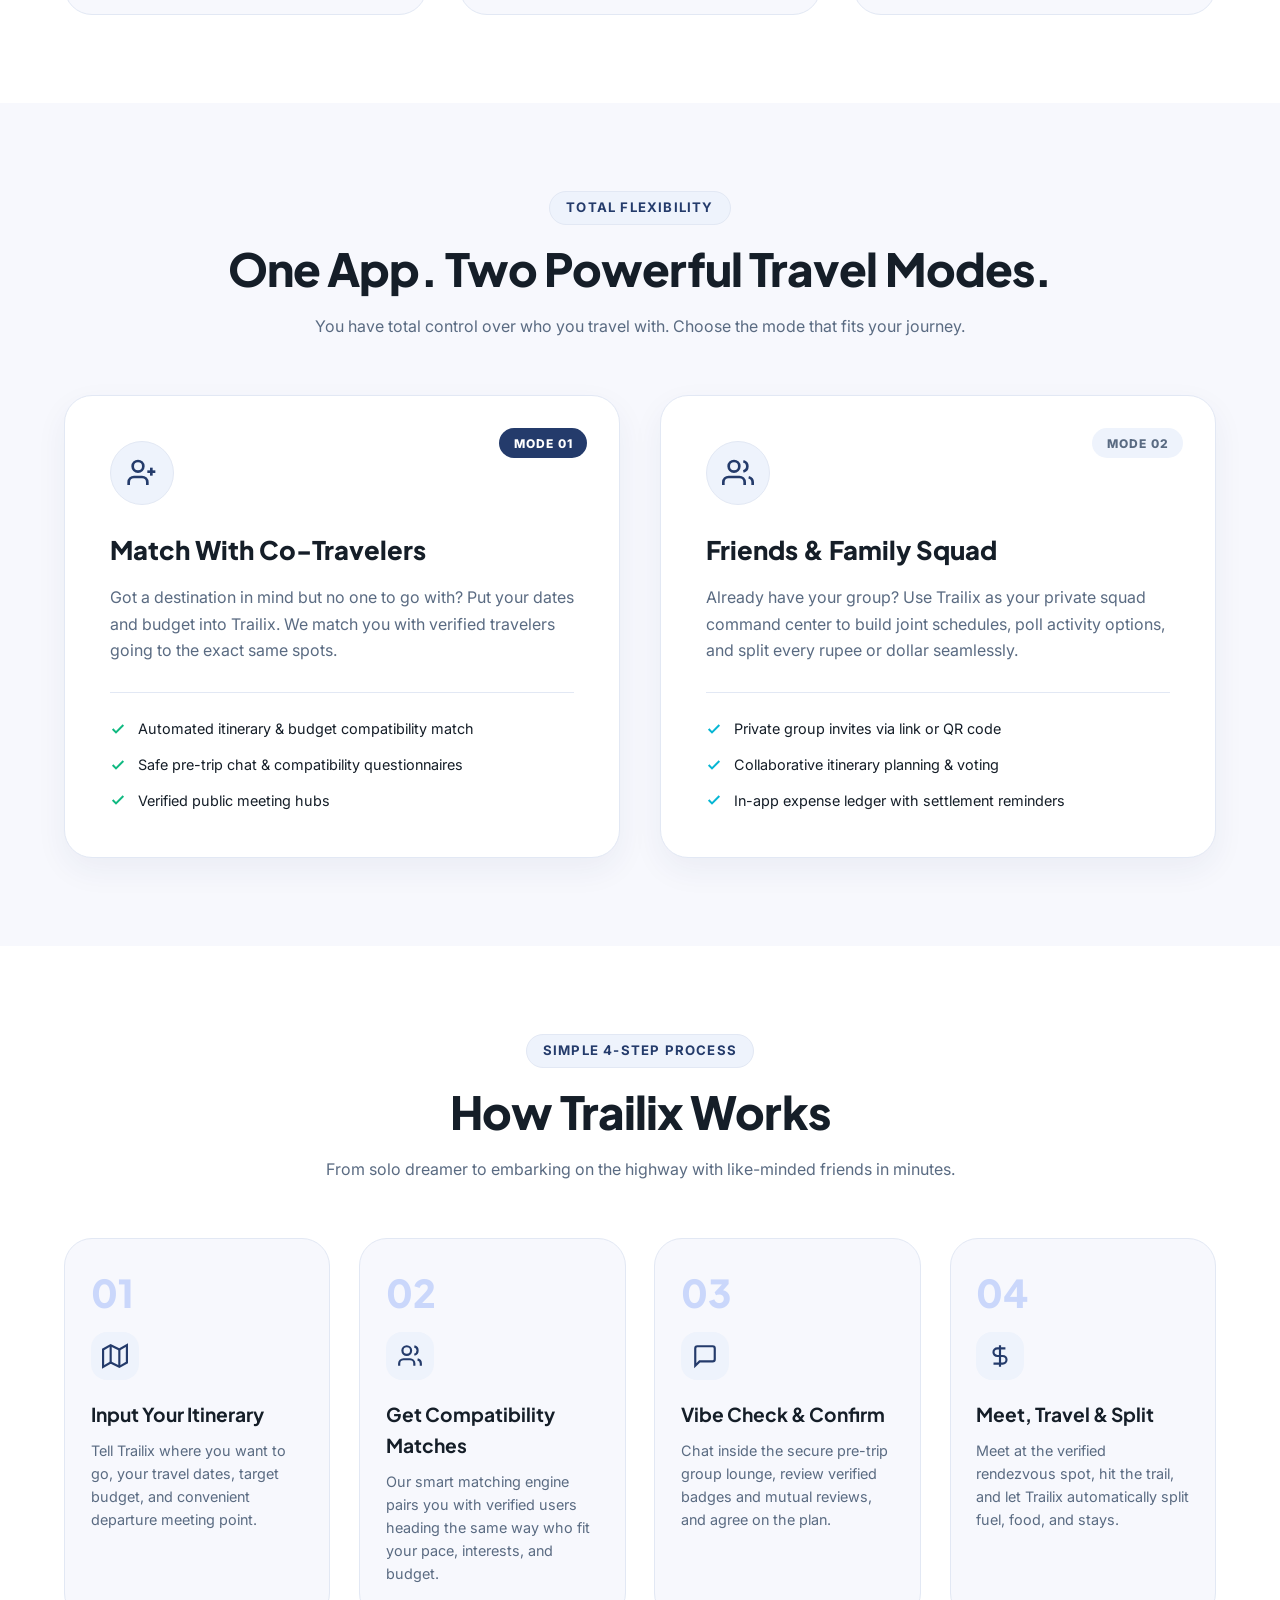
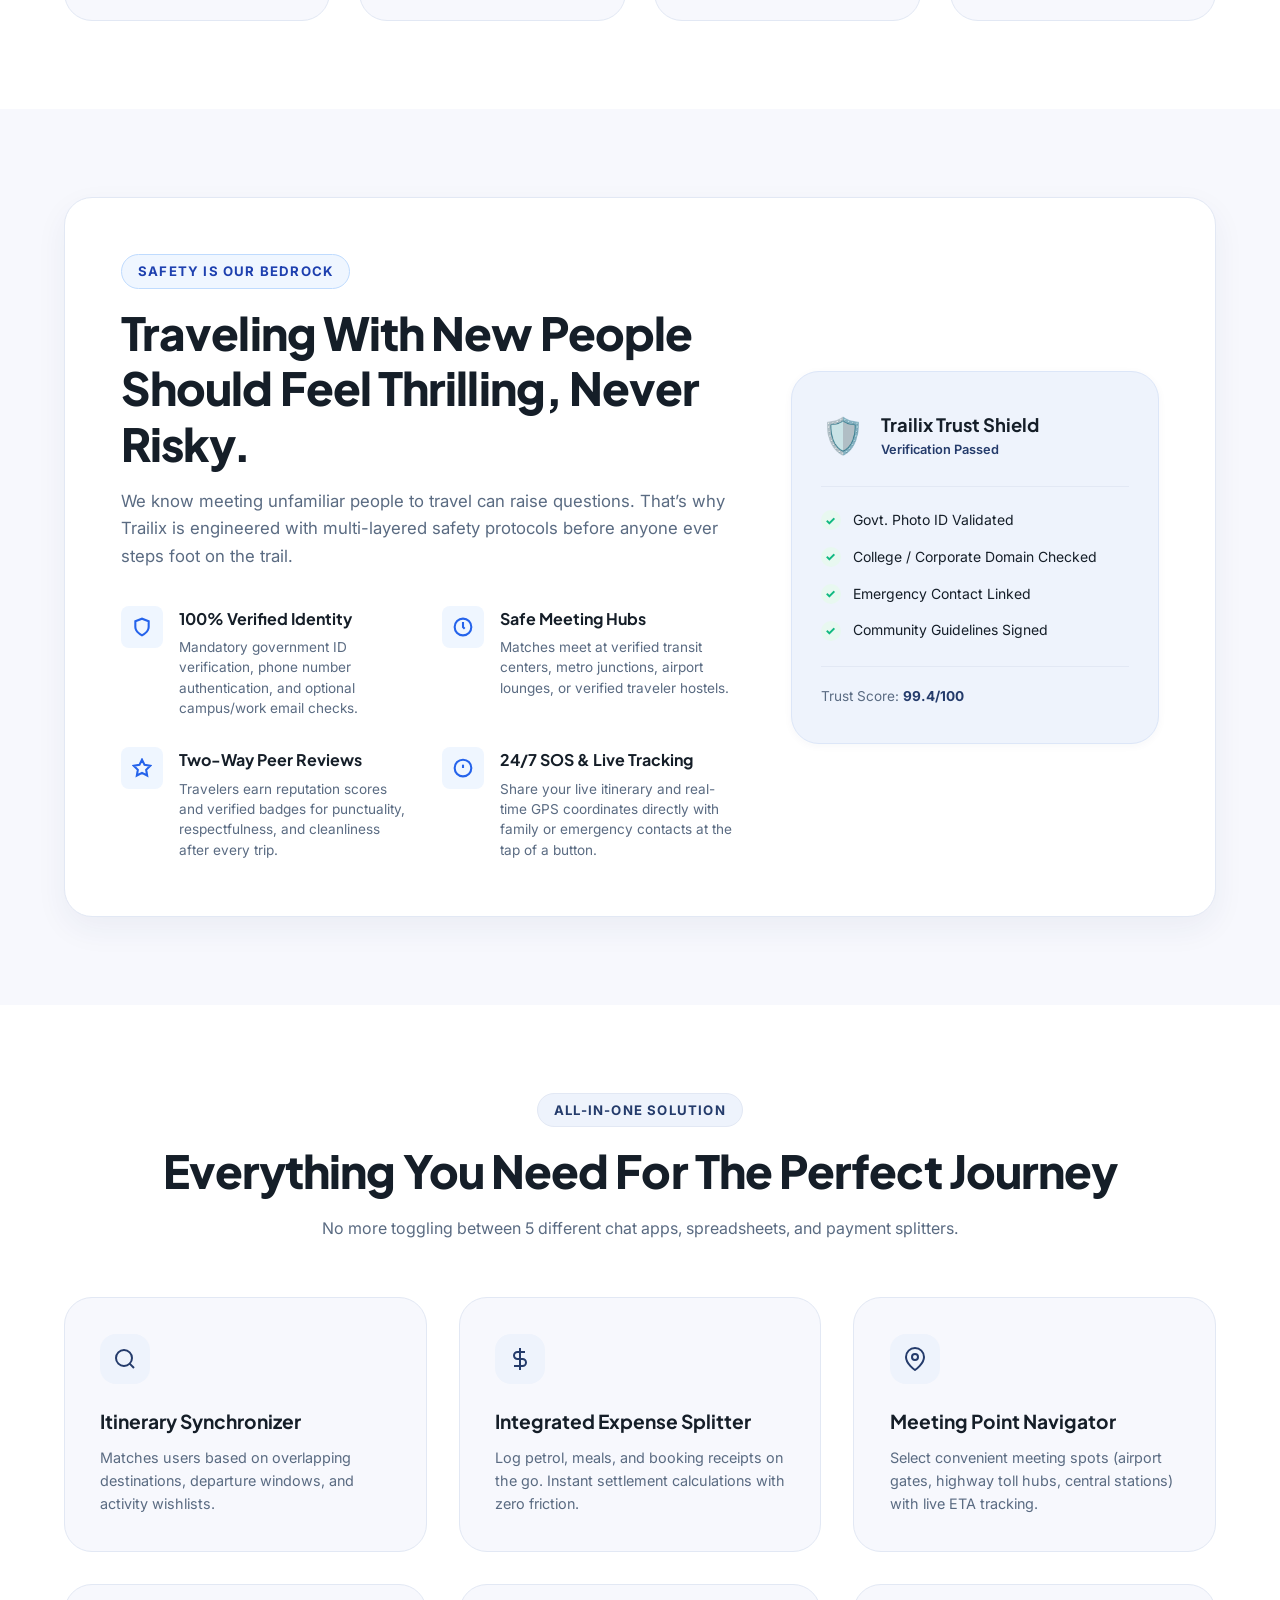
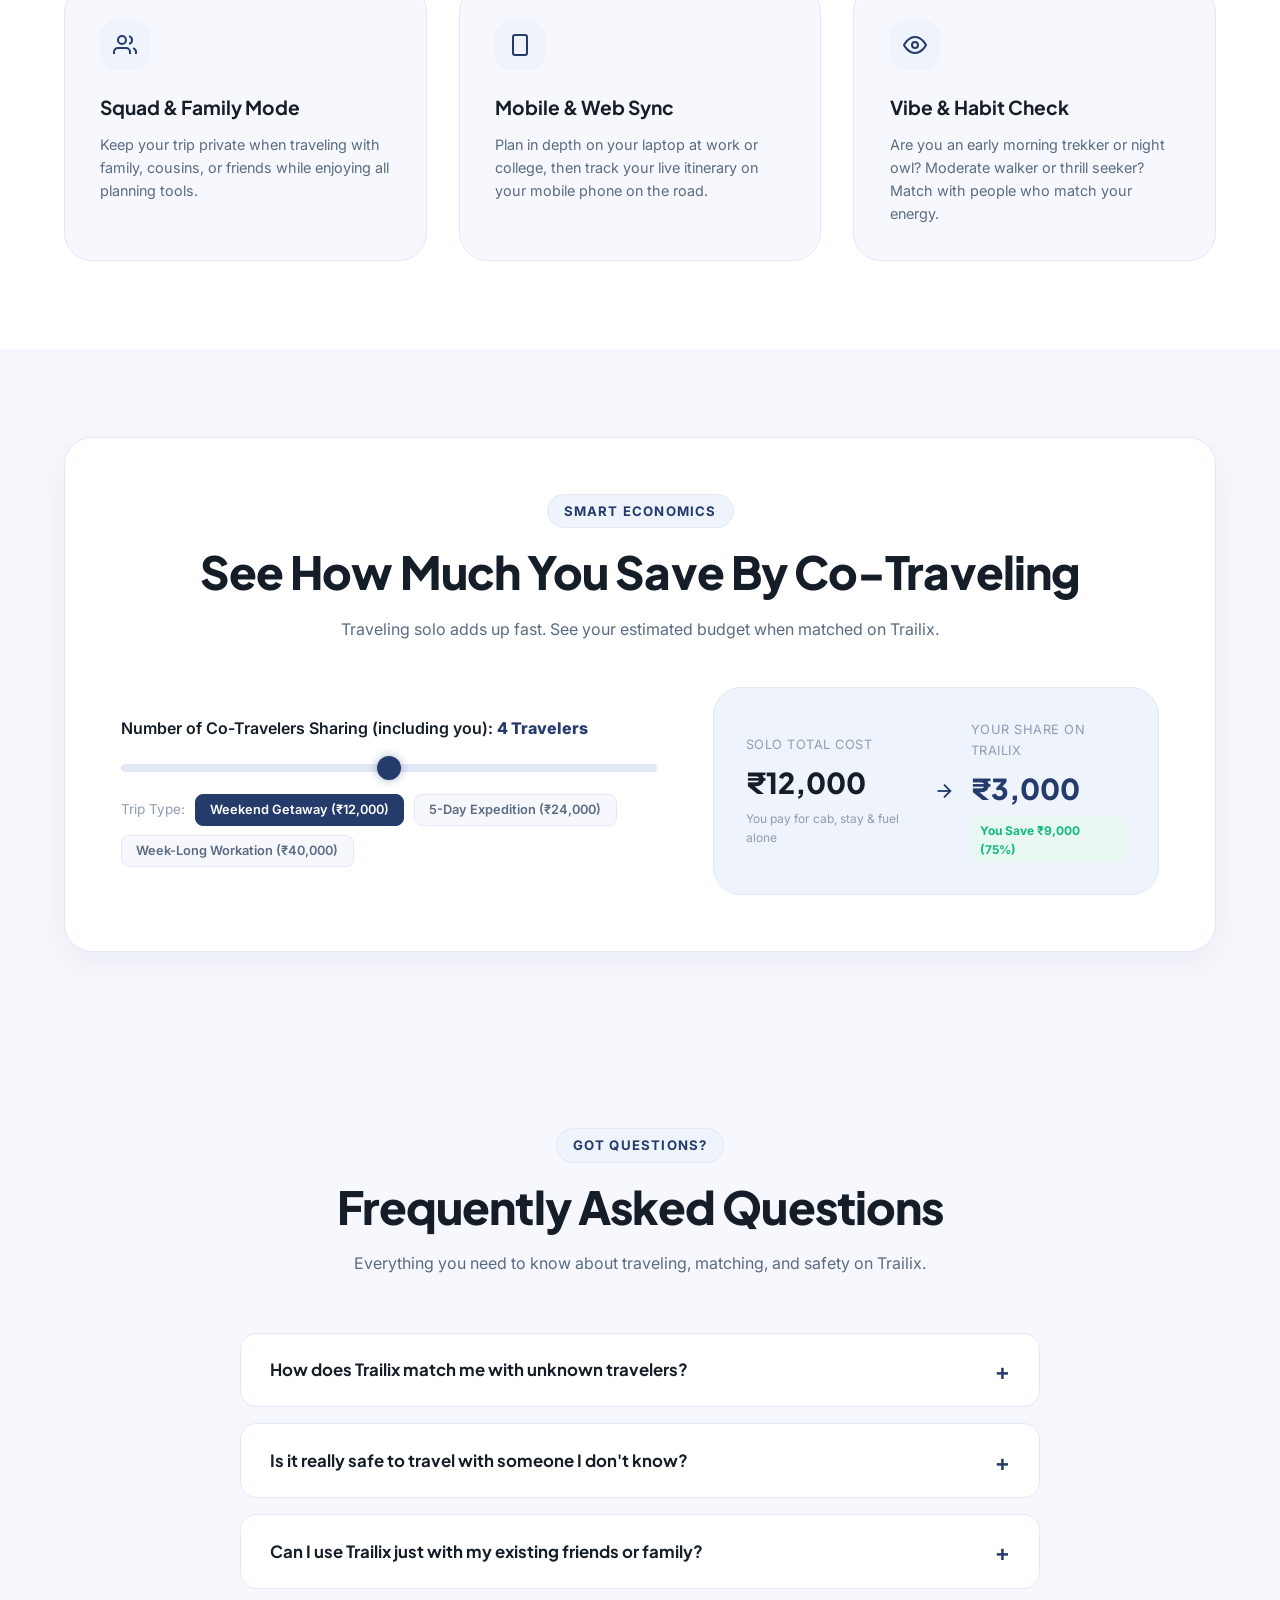
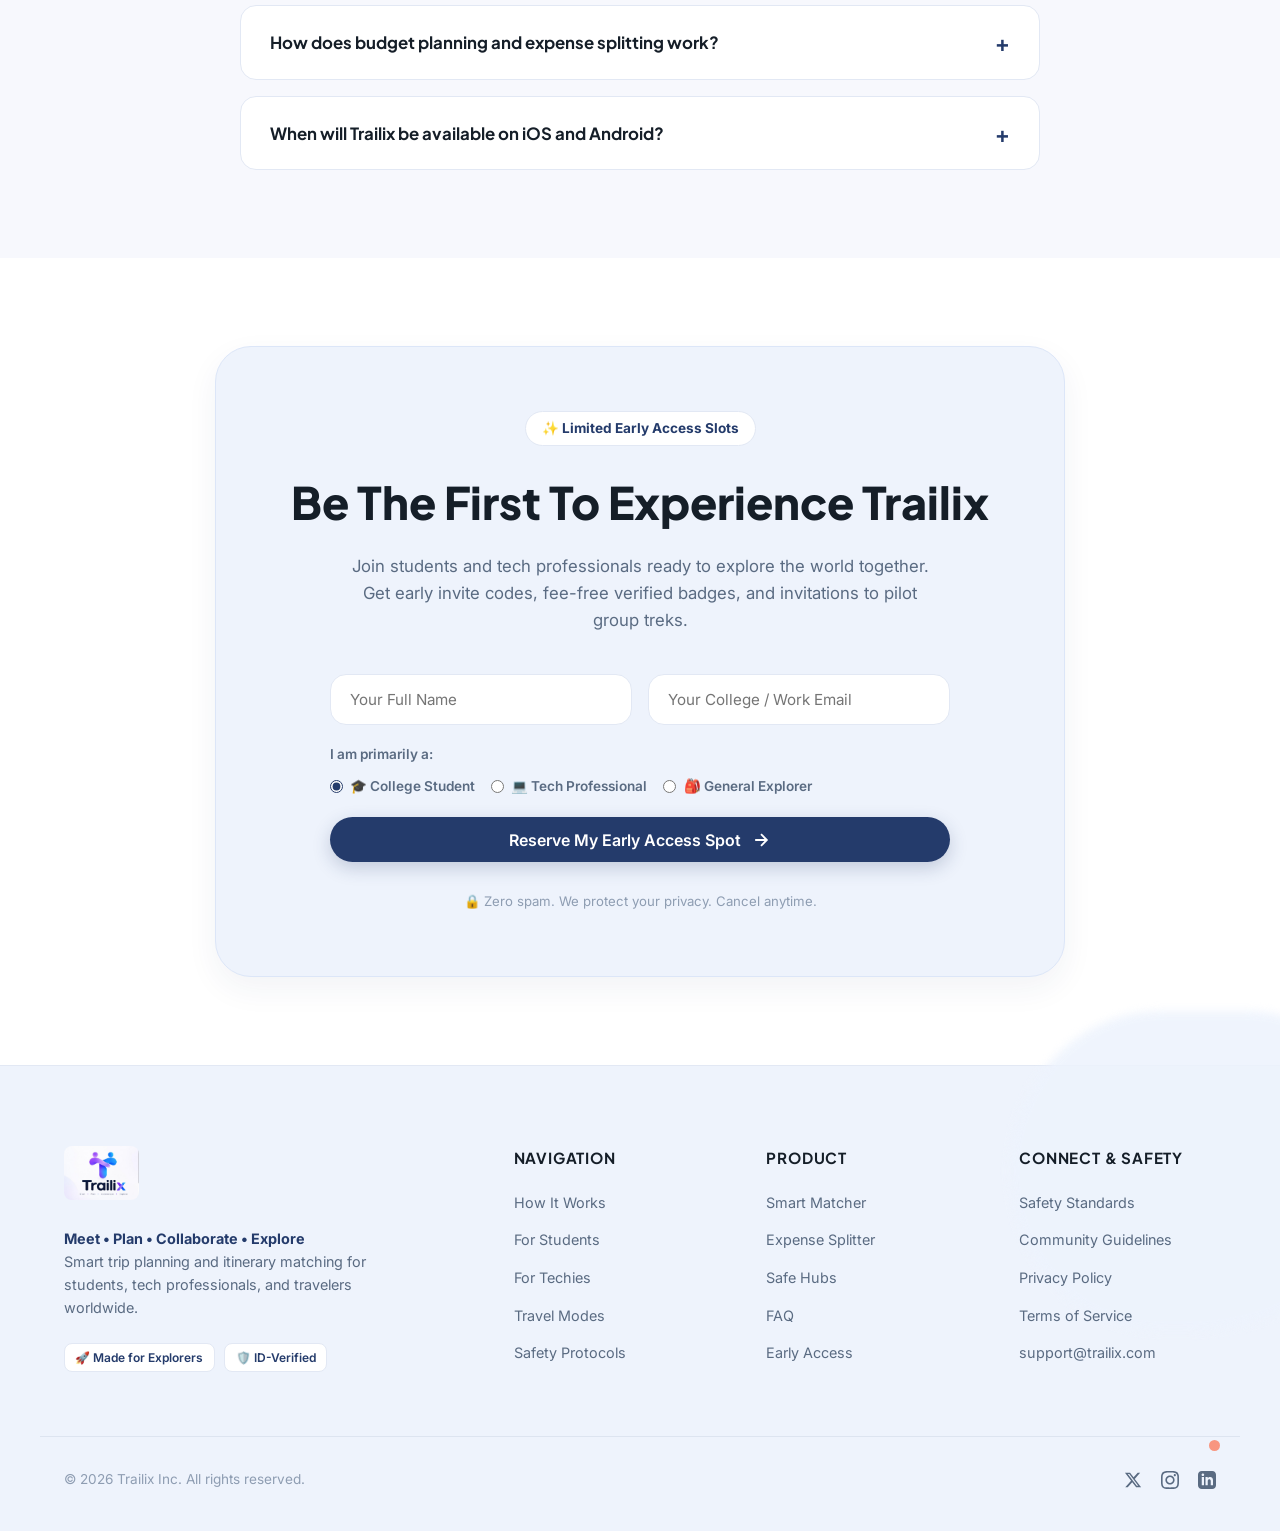
==== commit 5cbdd02f: "Remove testimonials section before launch" ====
--- a/index.html
+++ b/index.html
@@ -562,59 +562,6 @@
       </div>
     </section>
 
-    <!-- TESTIMONIALS / PILOT STORIES -->
-    <section class="section testimonials-section">
-      <div class="container">
-        
-        <div class="section-header text-center">
-          <span class="section-tag">Community Experiences</span>
-          <h2 class="section-title">Loved by Students & Engineers Alike</h2>
-          <p class="section-subtitle">Real pilot users who transformed their solo weekend wanderlust into unforgettable memories.</p>
-        </div>
-
-        <div class="testimonials-grid">
-          <!-- Story 1 -->
-          <div class="testimonial-card glass-panel">
-            <div class="stars">★★★★★</div>
-            <p class="quote">"My college friends all cancelled on our Spiti Valley trek at the eleventh hour. On Trailix, I matched with three other engineering students with the exact same itinerary. We split a 4x4 vehicle and saved ₹6,500 each!"</p>
-            <div class="user-meta">
-              <div class="user-avatar u1">RS</div>
-              <div>
-                <strong>Rohan Sharma</strong>
-                <span>Final Year CS Student, Delhi</span>
-              </div>
-            </div>
-          </div>
-
-          <!-- Story 2 -->
-          <div class="testimonial-card glass-panel">
-            <div class="stars">★★★★★</div>
-            <p class="quote">"I work remotely as a backend engineer and wanted a 4-day workation in Goa with good WiFi. Trailix paired me with a UX designer and another developer. We worked quietly during the day and explored beaches together by evening."</p>
-            <div class="user-meta">
-              <div class="user-avatar u2">TD</div>
-              <div>
-                <strong>Tanvi Deshmukh</strong>
-                <span>Senior Software Engineer, Bengaluru</span>
-              </div>
-            </div>
-          </div>
-
-          <!-- Story 3 -->
-          <div class="testimonial-card glass-panel">
-            <div class="stars">★★★★★</div>
-            <p class="quote">"We used the Family & Friends mode for a 7-person road trip to Rajasthan. Being able to set meeting points and have the app automatically tally who owes what for highway tolls and dinner was an absolute lifesaver."</p>
-            <div class="user-meta">
-              <div class="user-avatar u3">AK</div>
-              <div>
-                <strong>Ananya & Kunal</strong>
-                <span>Family Trip Organizers, Pune</span>
-              </div>
-            </div>
-          </div>
-        </div>
-
-      </div>
-    </section>
 
     <!-- FAQ SECTION -->
     <section class="section faq-section" id="faq">
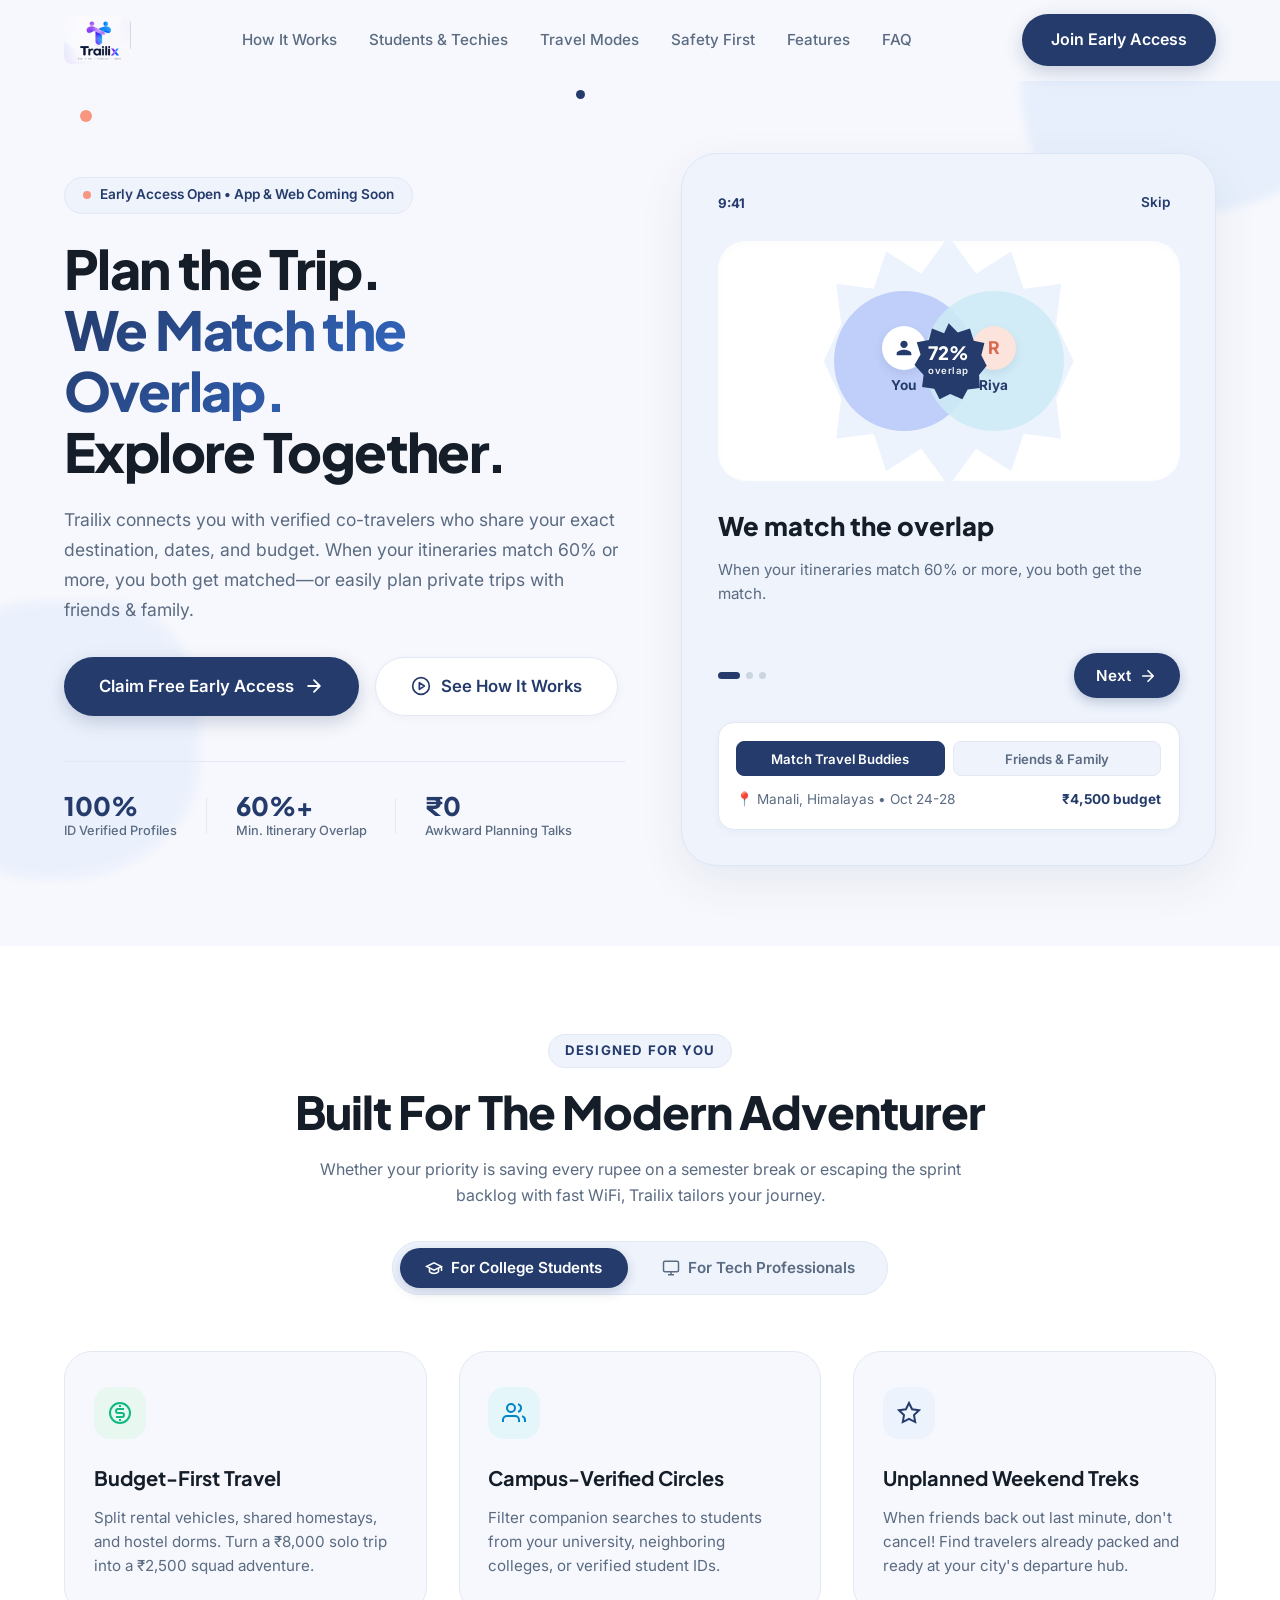
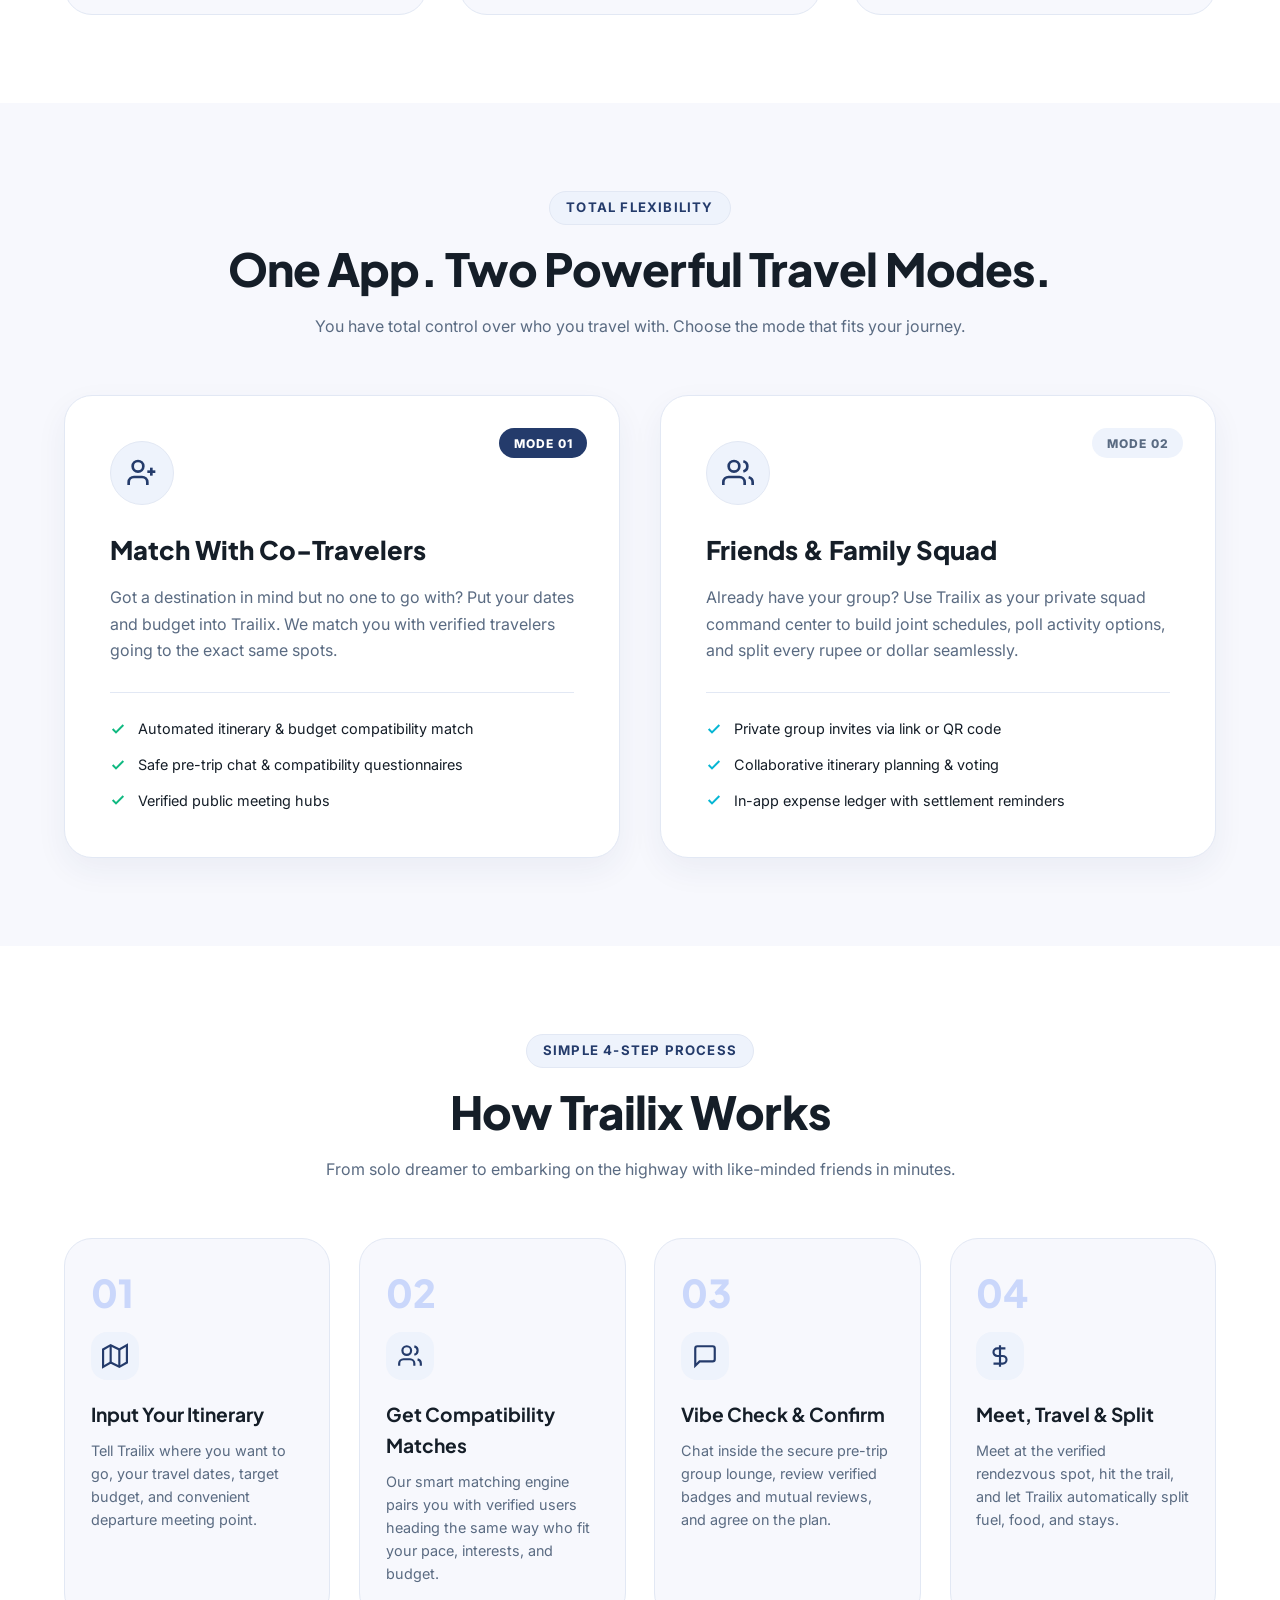
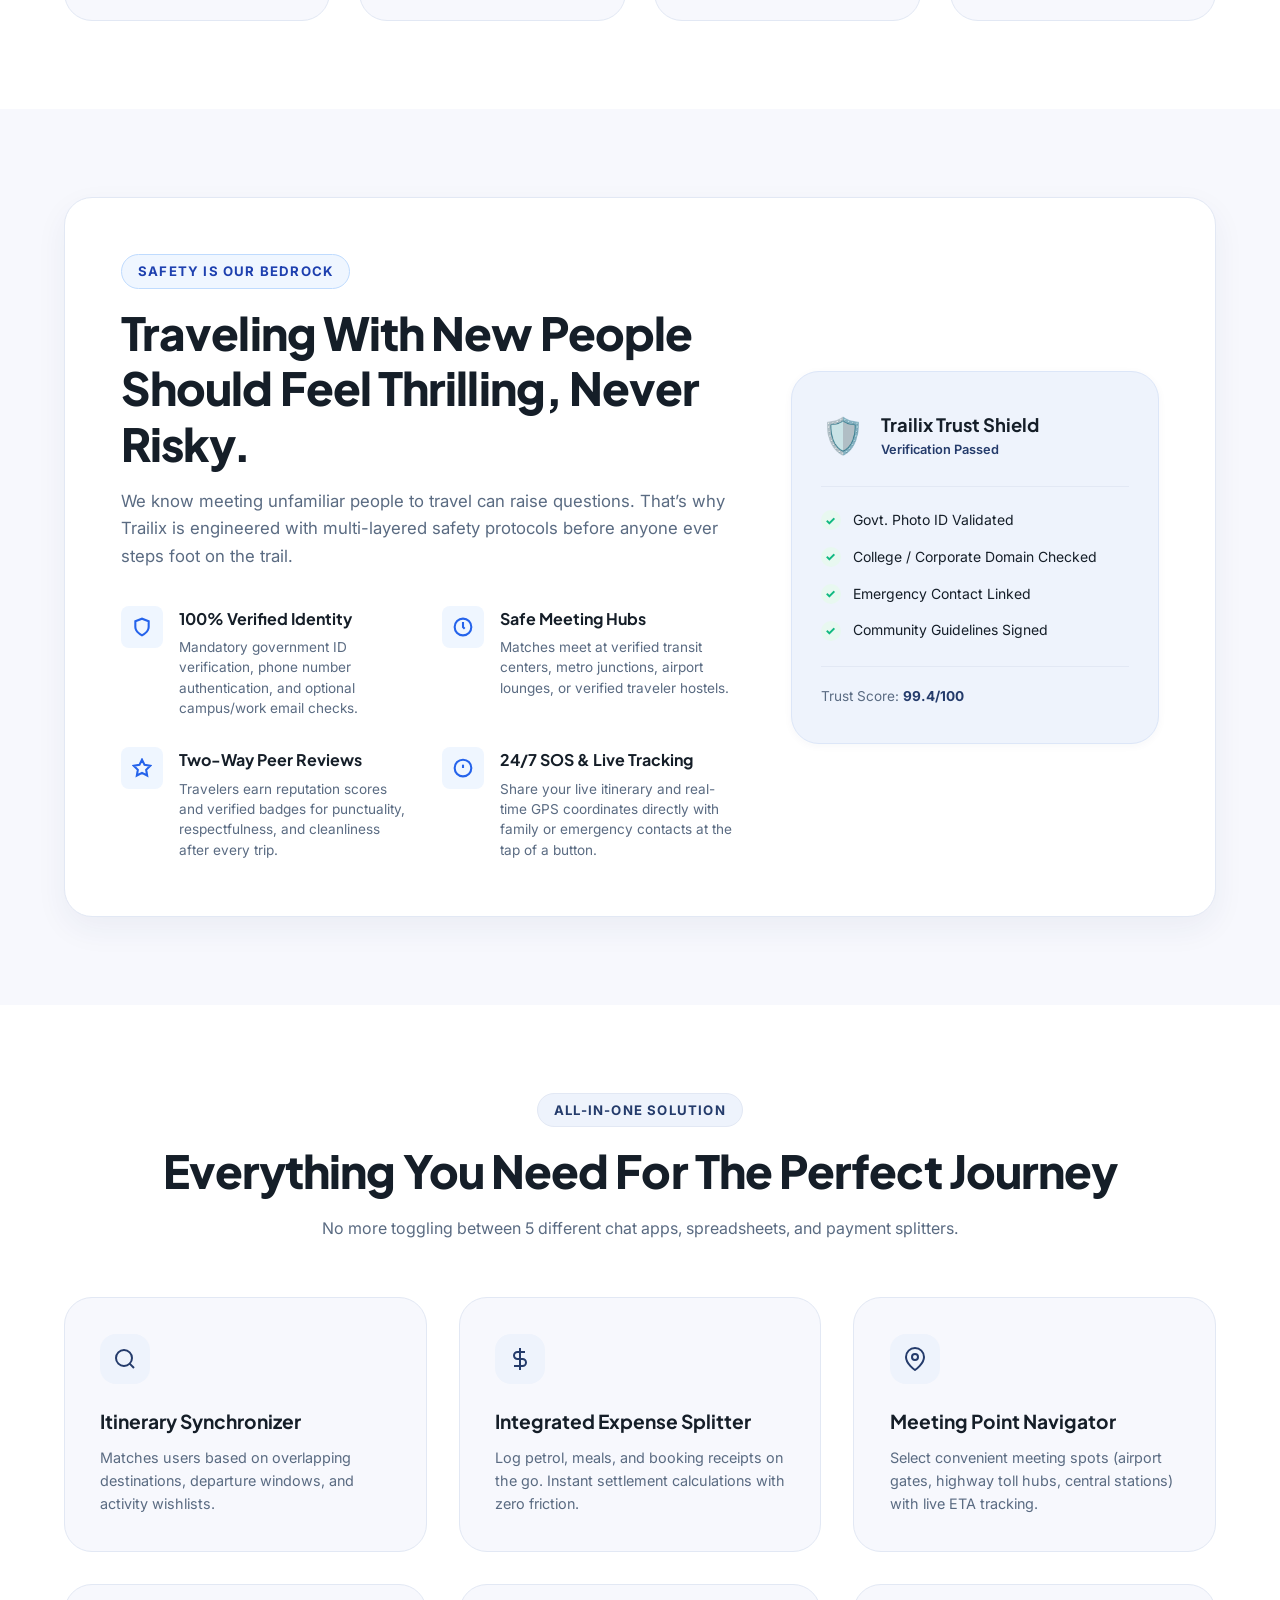
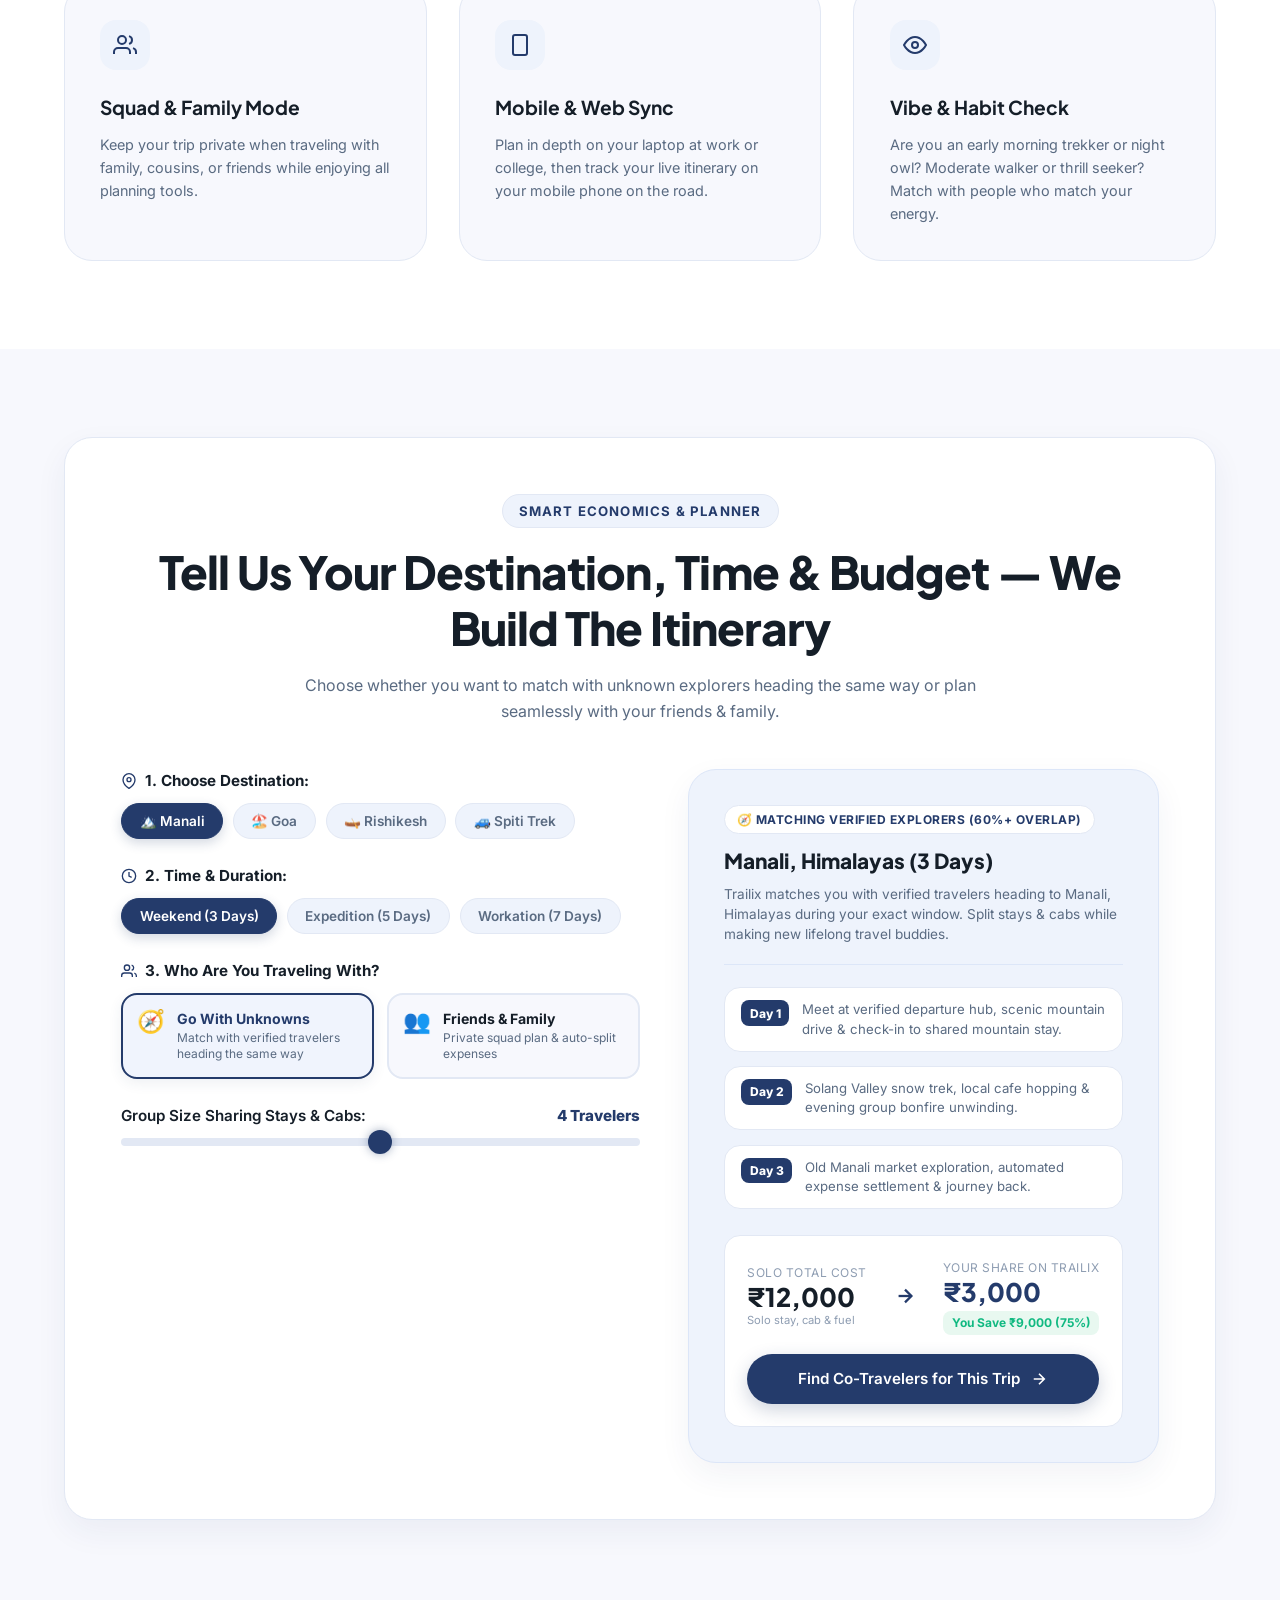
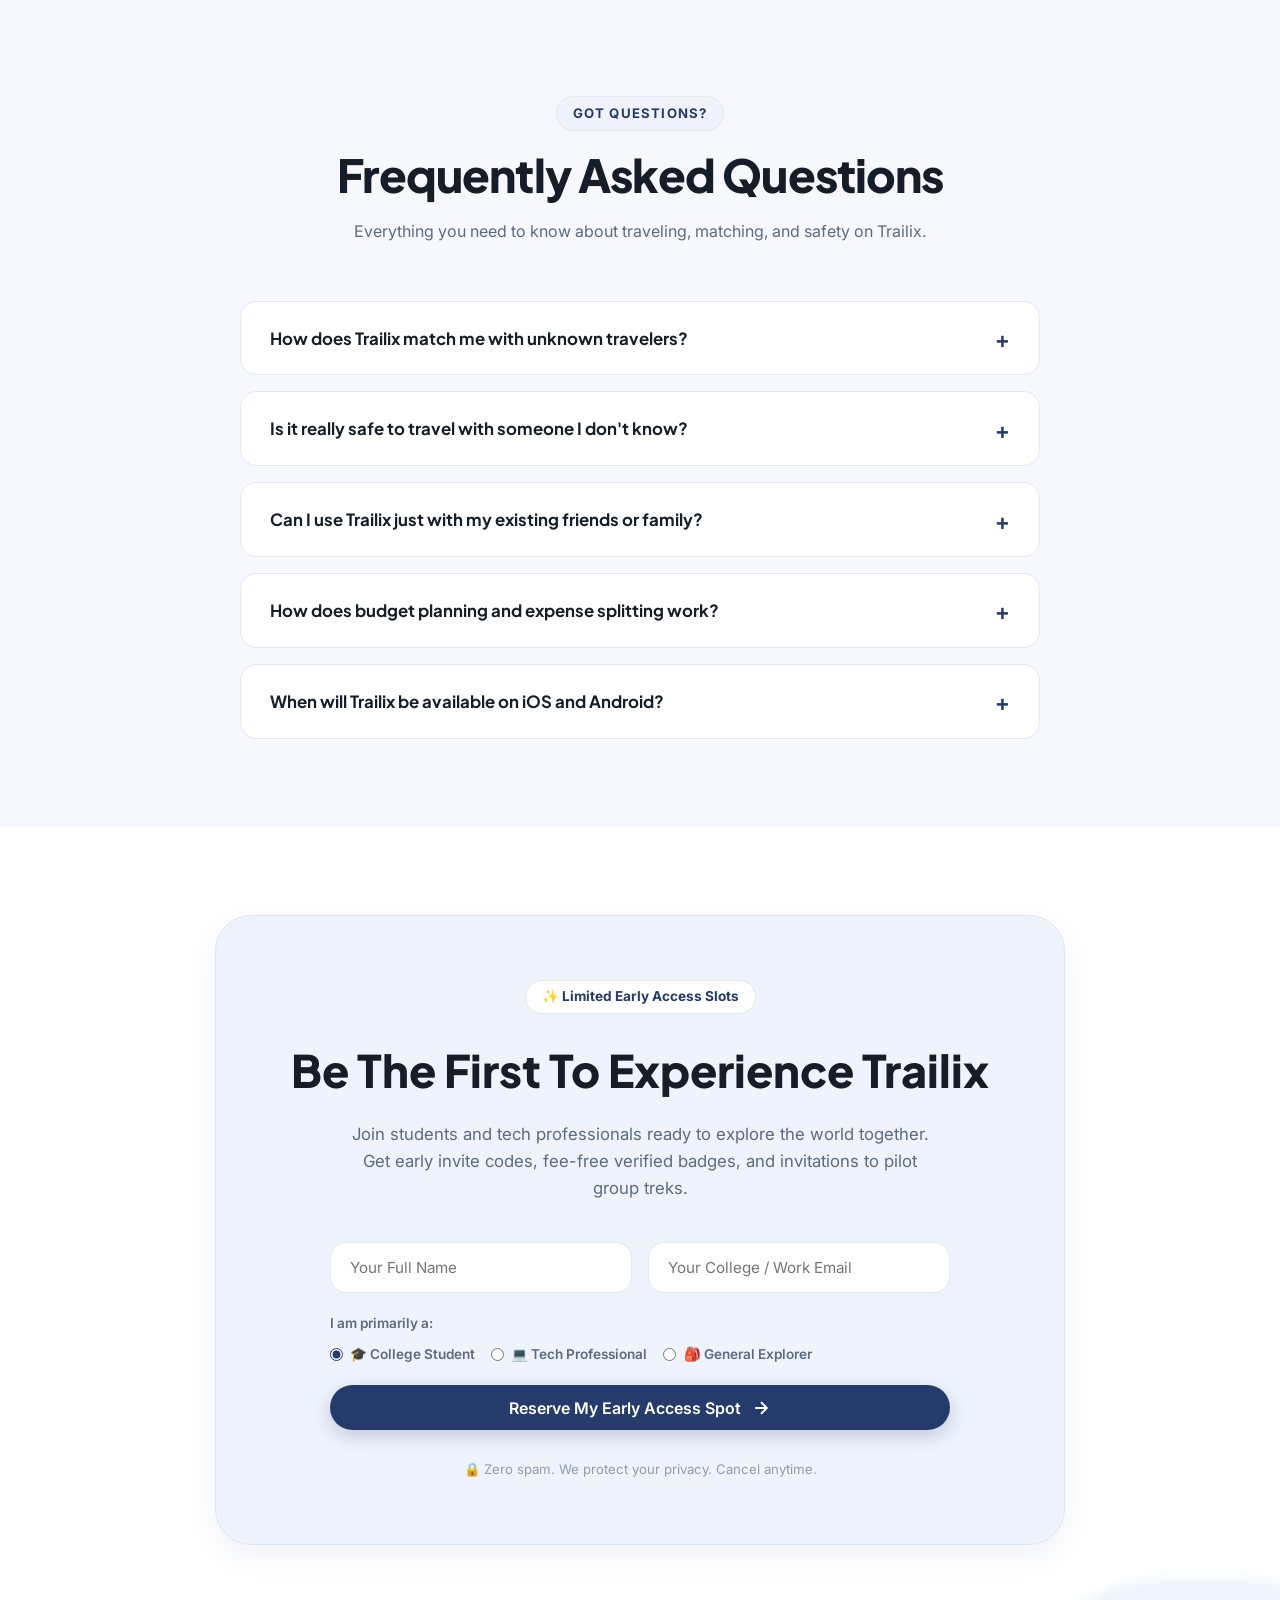
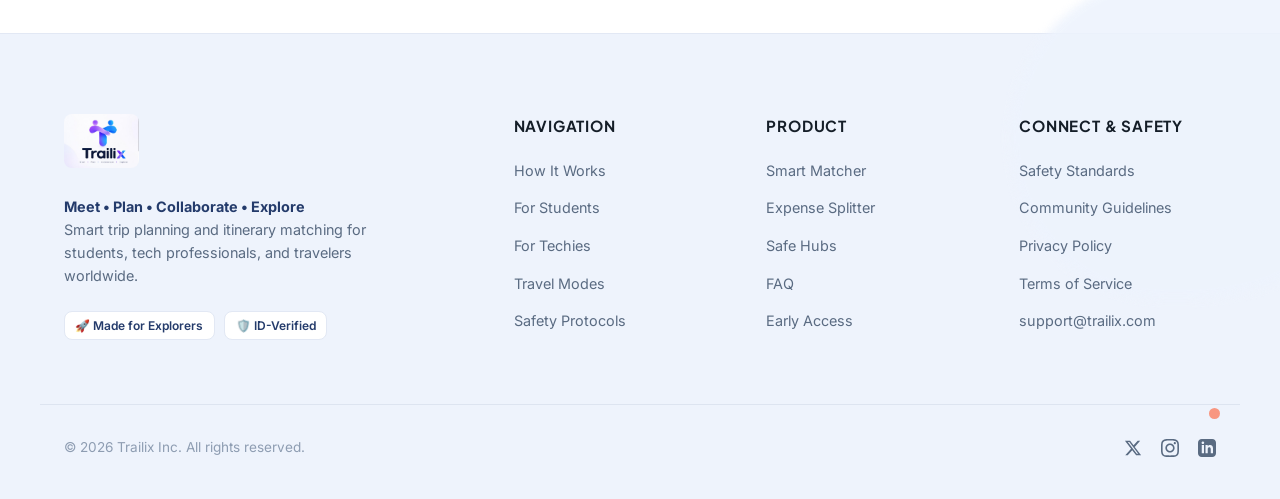
==== commit 135d79fb: "Add Destination, Time, Budget and Companion Mode (Unknown vs Friends) to Smart Planner" ====
--- a/index.html
+++ b/index.html
@@ -517,47 +517,147 @@
       </div>
     </section>
 
-    <!-- INTERACTIVE SAVINGS CALCULATOR / ESTIMATOR -->
-    <section class="section calculator-section">
+    <!-- SMART ITINERARY & SAVINGS PLANNER -->
+    <section class="section calculator-section" id="planner">
       <div class="container">
         <div class="calculator-card glass-panel">
+          
           <div class="calc-header text-center">
-            <span class="section-tag">Smart Economics</span>
-            <h2 class="section-title">See How Much You Save By Co-Traveling</h2>
-            <p class="section-subtitle">Traveling solo adds up fast. See your estimated budget when matched on Trailix.</p>
-          </div>
-
-          <div class="calc-body">
-            <div class="calc-controls">
-              <label for="travelersRange">Number of Co-Travelers Sharing (including you): <span id="travelersCount" class="highlight-val">4 Travelers</span></label>
-              <input type="range" id="travelersRange" min="2" max="6" value="4" class="slider">
-
-              <div class="calc-presets">
-                <span class="preset-label">Trip Type:</span>
-                <button class="calc-btn active" data-base="12000">Weekend Getaway (₹12,000)</button>
-                <button class="calc-btn" data-base="24000">5-Day Expedition (₹24,000)</button>
-                <button class="calc-btn" data-base="40000">Week-Long Workation (₹40,000)</button>
-              </div>
-            </div>
-
-            <div class="calc-results">
-              <div class="result-box solo">
-                <span class="result-label">Solo Total Cost</span>
-                <span class="result-price" id="soloCostDisplay">₹12,000</span>
-                <span class="result-note">You pay for cab, stay & fuel alone</span>
-              </div>
-
-              <div class="result-arrow">
-                <svg width="24" height="24" viewBox="0 0 24 24" fill="none" stroke="currentColor" stroke-width="2"><line x1="5" y1="12" x2="19" y2="12"/><polyline points="12 5 19 12 12 19"/></svg>
-              </div>
-
-              <div class="result-box shared">
-                <span class="result-label">Your Share on Trailix</span>
-                <span class="result-price" id="sharedCostDisplay">₹3,000</span>
-                <span class="savings-tag" id="savingsTag">You Save ₹9,000 (75%)</span>
-              </div>
-            </div>
-          </div>
+            <span class="section-tag">Smart Economics & Planner</span>
+            <h2 class="section-title">Tell Us Your Destination, Time & Budget — We Build The Itinerary</h2>
+            <p class="section-subtitle">
+              Choose whether you want to match with unknown explorers heading the same way or plan seamlessly with your friends & family.
+            </p>
+          </div>
+
+          <div class="planner-grid">
+            
+            <!-- LEFT: USER INPUTS (Destination, Time, Budget, Companion Mode) -->
+            <div class="planner-inputs-col">
+              
+              <!-- 1. Destination -->
+              <div class="planner-control-group">
+                <label class="control-label">
+                  <svg width="16" height="16" viewBox="0 0 24 24" fill="none" stroke="currentColor" stroke-width="2"><path d="M21 10c0 7-9 13-9 13s-9-6-9-13a9 9 0 0 1 18 0z"/><circle cx="12" cy="10" r="3"/></svg>
+                  <span>1. Choose Destination:</span>
+                </label>
+                <div class="planner-chip-group" id="destChips">
+                  <button type="button" class="plan-chip active" data-dest="manali">🏔️ Manali</button>
+                  <button type="button" class="plan-chip" data-dest="goa">🏖️ Goa</button>
+                  <button type="button" class="plan-chip" data-dest="rishikesh">🛶 Rishikesh</button>
+                  <button type="button" class="plan-chip" data-dest="spiti">🚙 Spiti Trek</button>
+                </div>
+              </div>
+
+              <!-- 2. Time & Duration -->
+              <div class="planner-control-group">
+                <label class="control-label">
+                  <svg width="16" height="16" viewBox="0 0 24 24" fill="none" stroke="currentColor" stroke-width="2"><circle cx="12" cy="12" r="10"/><polyline points="12 6 12 12 16 14"/></svg>
+                  <span>2. Time & Duration:</span>
+                </label>
+                <div class="planner-chip-group" id="timeChips">
+                  <button type="button" class="plan-chip active" data-days="3">Weekend (3 Days)</button>
+                  <button type="button" class="plan-chip" data-days="5">Expedition (5 Days)</button>
+                  <button type="button" class="plan-chip" data-days="7">Workation (7 Days)</button>
+                </div>
+              </div>
+
+              <!-- 3. Who Are You Traveling With? (Dual Option) -->
+              <div class="planner-control-group">
+                <label class="control-label">
+                  <svg width="16" height="16" viewBox="0 0 24 24" fill="none" stroke="currentColor" stroke-width="2"><path d="M17 21v-2a4 4 0 0 0-4-4H5a4 4 0 0 0-4 4v2"/><circle cx="9" cy="7" r="4"/><path d="M23 21v-2a4 4 0 0 0-3-3.87"/><path d="M16 3.13a4 4 0 0 1 0 7.75"/></svg>
+                  <span>3. Who Are You Traveling With?</span>
+                </label>
+                <div class="companion-selector" id="companionSelector">
+                  <button type="button" class="companion-btn active" data-companion="unknown">
+                    <span class="comp-icon">🧭</span>
+                    <div class="comp-text">
+                      <strong>Go With Unknowns</strong>
+                      <small>Match with verified travelers heading the same way</small>
+                    </div>
+                  </button>
+                  <button type="button" class="companion-btn" data-companion="known">
+                    <span class="comp-icon">👥</span>
+                    <div class="comp-text">
+                      <strong>Friends & Family</strong>
+                      <small>Private squad plan & auto-split expenses</small>
+                    </div>
+                  </button>
+                </div>
+              </div>
+
+              <!-- 4. Group Size / Travelers Sharing Cost -->
+              <div class="planner-control-group">
+                <div class="slider-header">
+                  <label for="travelersRange">Group Size Sharing Stays & Cabs:</label>
+                  <span id="travelersCount" class="highlight-val">4 Travelers</span>
+                </div>
+                <input type="range" id="travelersRange" min="2" max="6" value="4" class="slider">
+              </div>
+
+            </div>
+
+            <!-- RIGHT: GENERATED ITINERARY & ECONOMICS CARD -->
+            <div class="planner-preview-col">
+              
+              <div class="itinerary-generated-card">
+                
+                <div class="itinerary-header">
+                  <span class="itinerary-mode-pill" id="itineraryModeBadge">
+                    🧭 Matching Verified Explorers (60%+ Overlap)
+                  </span>
+                  <h3 id="itineraryTitle">Manali Weekend Getaway (3 Days)</h3>
+                  <p id="itineraryDesc">Custom planned for co-travelers with identical dates & budget, meeting at verified departure hub.</p>
+                </div>
+
+                <!-- Daily Breakdown highlights -->
+                <div class="itinerary-timeline" id="itineraryTimeline">
+                  <div class="timeline-item">
+                    <span class="day-badge">Day 1</span>
+                    <p>Meet at verified departure hub, scenic valley drive & check-in to shared mountain stay.</p>
+                  </div>
+                  <div class="timeline-item">
+                    <span class="day-badge">Day 2</span>
+                    <p>Solang Valley snow trek, local cafe hopping & evening group bonfire unwinding.</p>
+                  </div>
+                  <div class="timeline-item">
+                    <span class="day-badge">Day 3</span>
+                    <p>Old Manali market exploration, automated expense settlement & journey back.</p>
+                  </div>
+                </div>
+
+                <!-- Economics & Savings Results -->
+                <div class="itinerary-pricing-box">
+                  <div class="price-row">
+                    <div class="price-col">
+                      <span class="price-caption">Solo Total Cost</span>
+                      <span class="price-number solo" id="soloCostDisplay">₹12,000</span>
+                      <span class="price-note">Solo stay, cab & fuel</span>
+                    </div>
+
+                    <div class="price-arrow">
+                      <svg width="22" height="22" viewBox="0 0 24 24" fill="none" stroke="currentColor" stroke-width="2.5"><line x1="5" y1="12" x2="19" y2="12"/><polyline points="12 5 19 12 12 19"/></svg>
+                    </div>
+
+                    <div class="price-col">
+                      <span class="price-caption">Your Share on Trailix</span>
+                      <span class="price-number shared" id="sharedCostDisplay">₹3,000</span>
+                      <span class="savings-tag" id="savingsTag">You Save ₹9,000 (75%)</span>
+                    </div>
+                  </div>
+
+                  <a href="#waitlist" class="btn btn-primary btn-block plan-cta-btn" id="planCtaBtn">
+                    <span>Find Co-Travelers For This Trip</span>
+                    <svg width="18" height="18" viewBox="0 0 24 24" fill="none" stroke="currentColor" stroke-width="2.2"><path d="M5 12h14M12 5l7 7-7 7"/></svg>
+                  </a>
+                </div>
+
+              </div>
+
+            </div>
+
+          </div>
+
         </div>
       </div>
     </section>
--- a/css/style.css
+++ b/css/style.css
@@ -1294,7 +1294,7 @@
 }
 
 /* ==========================================================================
-   CALCULATOR SECTION
+   SMART ITINERARY & ECONOMICS PLANNER
    ========================================================================== */
 .calculator-section {
   background: var(--bg-primary);
@@ -1305,24 +1305,130 @@
   background: #FFFFFF;
 }
 
-.calc-body {
+.planner-grid {
   display: grid;
-  grid-template-columns: 1.2fr 1fr;
-  gap: 3.5rem;
+  grid-template-columns: 1.1fr 1fr;
+  gap: 3rem;
   margin-top: 2.8rem;
-  align-items: center;
-}
-
-.calc-controls {
+  align-items: start;
+}
+
+.planner-inputs-col {
   display: flex;
   flex-direction: column;
-  gap: 1.4rem;
-}
-
-.calc-controls label {
+  gap: 1.6rem;
+}
+
+.planner-control-group {
+  display: flex;
+  flex-direction: column;
+  gap: 0.6rem;
+}
+
+.control-label {
+  display: flex;
+  align-items: center;
+  gap: 0.5rem;
+  font-weight: 700;
+  font-size: 0.95rem;
+  color: var(--text-primary);
+}
+
+.control-label svg {
+  stroke: var(--brand-navy);
+}
+
+.planner-chip-group {
+  display: flex;
+  flex-wrap: wrap;
+  gap: 0.6rem;
+}
+
+.plan-chip {
+  background: var(--bg-card-soft);
+  border: 1px solid var(--border-card);
+  padding: 0.55rem 1.1rem;
+  border-radius: var(--radius-full);
+  font-size: 0.85rem;
   font-weight: 600;
-  font-size: 1rem;
-  color: var(--text-primary);
+  color: var(--text-secondary);
+  cursor: pointer;
+  transition: all var(--transition-fast);
+}
+
+.plan-chip:hover {
+  border-color: var(--border-card-hover);
+  color: var(--brand-navy);
+}
+
+.plan-chip.active {
+  background: var(--brand-navy);
+  border-color: var(--brand-navy);
+  color: #FFFFFF;
+  box-shadow: 0 4px 12px rgba(36, 59, 107, 0.2);
+}
+
+/* Companion Mode Selector */
+.companion-selector {
+  display: grid;
+  grid-template-columns: 1fr 1fr;
+  gap: 0.8rem;
+}
+
+.companion-btn {
+  background: var(--bg-primary);
+  border: 2px solid var(--border-card);
+  border-radius: var(--radius-md);
+  padding: 0.9rem;
+  text-align: left;
+  display: flex;
+  align-items: flex-start;
+  gap: 0.75rem;
+  cursor: pointer;
+  transition: all var(--transition-fast);
+}
+
+.companion-btn .comp-icon {
+  font-size: 1.4rem;
+  line-height: 1;
+}
+
+.companion-btn .comp-text strong {
+  display: block;
+  font-size: 0.88rem;
+  color: var(--text-primary);
+  margin-bottom: 0.2rem;
+}
+
+.companion-btn .comp-text small {
+  display: block;
+  font-size: 0.75rem;
+  color: var(--text-secondary);
+  line-height: 1.35;
+}
+
+.companion-btn:hover {
+  border-color: var(--border-card-hover);
+  background: var(--bg-card-soft);
+}
+
+.companion-btn.active {
+  background: #F0F4FD;
+  border-color: var(--brand-navy);
+  box-shadow: 0 4px 14px rgba(36, 59, 107, 0.08);
+}
+
+.companion-btn.active .comp-text strong {
+  color: var(--brand-navy);
+}
+
+/* Slider Header */
+.slider-header {
+  display: flex;
+  justify-content: space-between;
+  align-items: center;
+  font-weight: 600;
+  font-size: 0.95rem;
 }
 
 .highlight-val {
@@ -1350,90 +1456,149 @@
   box-shadow: 0 0 10px rgba(36, 59, 107, 0.4);
 }
 
-.calc-presets {
-  display: flex;
-  flex-wrap: wrap;
-  align-items: center;
-  gap: 0.6rem;
-}
-
-.preset-label {
+/* Right: Generated Itinerary Card */
+.itinerary-generated-card {
+  background: var(--bg-card-soft);
+  border: 1px solid #DCE6F8;
+  border-radius: var(--radius-lg);
+  padding: 2.2rem;
+  box-shadow: var(--shadow-card);
+}
+
+.itinerary-header {
+  margin-bottom: 1.4rem;
+  padding-bottom: 1.2rem;
+  border-bottom: 1px solid #DCE6F8;
+}
+
+.itinerary-mode-pill {
+  display: inline-block;
+  font-size: 0.75rem;
+  font-weight: 700;
+  text-transform: uppercase;
+  letter-spacing: 0.5px;
+  color: var(--brand-navy);
+  background: #FFFFFF;
+  border: 1px solid var(--border-card);
+  padding: 0.25rem 0.75rem;
+  border-radius: var(--radius-full);
+  margin-bottom: 0.6rem;
+}
+
+.itinerary-header h3 {
+  font-family: var(--font-heading);
+  font-size: 1.3rem;
+  font-weight: 800;
+  color: var(--text-primary);
+  margin-bottom: 0.4rem;
+}
+
+.itinerary-header p {
   font-size: 0.85rem;
-  color: var(--text-muted);
-}
-
-.calc-btn {
-  background: var(--bg-primary);
+  color: var(--text-secondary);
+  line-height: 1.5;
+}
+
+/* Timeline */
+.itinerary-timeline {
+  display: flex;
+  flex-direction: column;
+  gap: 0.9rem;
+  margin-bottom: 1.6rem;
+}
+
+.timeline-item {
+  display: flex;
+  align-items: flex-start;
+  gap: 0.8rem;
+  background: #FFFFFF;
+  padding: 0.75rem 1rem;
+  border-radius: var(--radius-md);
   border: 1px solid var(--border-card);
-  padding: 0.45rem 0.9rem;
+}
+
+.day-badge {
+  font-size: 0.75rem;
+  font-weight: 800;
+  color: #FFFFFF;
+  background: var(--brand-navy);
+  padding: 0.2rem 0.55rem;
   border-radius: var(--radius-sm);
-  font-size: 0.8rem;
-  font-weight: 600;
-  color: var(--text-secondary);
-  cursor: pointer;
-  transition: all var(--transition-fast);
-}
-
-.calc-btn.active {
-  background: var(--brand-navy);
-  border-color: var(--brand-navy);
-  color: #FFFFFF;
-}
-
-.calc-results {
+  white-space: nowrap;
+}
+
+.timeline-item p {
+  font-size: 0.825rem;
+  color: var(--text-secondary);
+  line-height: 1.45;
+}
+
+/* Pricing box */
+.itinerary-pricing-box {
+  background: #FFFFFF;
+  border: 1px solid var(--border-card);
+  border-radius: var(--radius-md);
+  padding: 1.4rem;
+  display: flex;
+  flex-direction: column;
+  gap: 1.2rem;
+}
+
+.price-row {
   display: flex;
   align-items: center;
   justify-content: space-between;
-  gap: 1rem;
-  background: var(--bg-card-soft);
-  border: 1px solid var(--border-card);
-  padding: 2rem;
-  border-radius: var(--radius-lg);
-}
-
-.result-box {
+  gap: 0.8rem;
+}
+
+.price-col {
   display: flex;
   flex-direction: column;
 }
 
-.result-label {
-  font-size: 0.8rem;
+.price-caption {
+  font-size: 0.75rem;
   color: var(--text-muted);
   text-transform: uppercase;
   letter-spacing: 0.5px;
-  margin-bottom: 0.25rem;
-}
-
-.result-price {
+}
+
+.price-number {
   font-family: var(--font-heading);
-  font-size: 1.8rem;
+  font-size: 1.6rem;
   font-weight: 800;
   color: var(--text-primary);
-}
-
-.result-box.shared .result-price {
-  color: var(--brand-navy);
-}
-
-.result-note {
-  font-size: 0.75rem;
+  line-height: 1.15;
+}
+
+.price-number.shared {
+  color: var(--brand-navy);
+}
+
+.price-note {
+  font-size: 0.7rem;
   color: var(--text-muted);
-  margin-top: 0.25rem;
+}
+
+.price-arrow {
+  color: var(--brand-navy);
 }
 
 .savings-tag {
   display: inline-block;
-  margin-top: 0.4rem;
+  margin-top: 0.25rem;
   font-size: 0.75rem;
   font-weight: 700;
   color: #10B981;
   background: #E8F8F0;
-  padding: 0.2rem 0.6rem;
+  padding: 0.15rem 0.55rem;
   border-radius: var(--radius-sm);
-}
-
-.result-arrow {
-  color: var(--brand-navy);
+  width: fit-content;
+}
+
+.plan-cta-btn {
+  font-size: 0.95rem;
+  padding: 0.8rem 1.4rem;
 }
 
 /* ==========================================================================
@@ -1933,19 +2098,17 @@
     grid-template-columns: 1fr;
   }
 
-  .calc-body {
+  .planner-grid {
     grid-template-columns: 1fr;
     gap: 2rem;
   }
 
-  .calc-results {
-    flex-direction: column;
-    text-align: center;
-    gap: 1.5rem;
-  }
-
-  .result-arrow {
-    transform: rotate(90deg);
+  .companion-selector {
+    grid-template-columns: 1fr;
+  }
+
+  .itinerary-generated-card {
+    padding: 1.5rem;
   }
 
   .form-inputs {
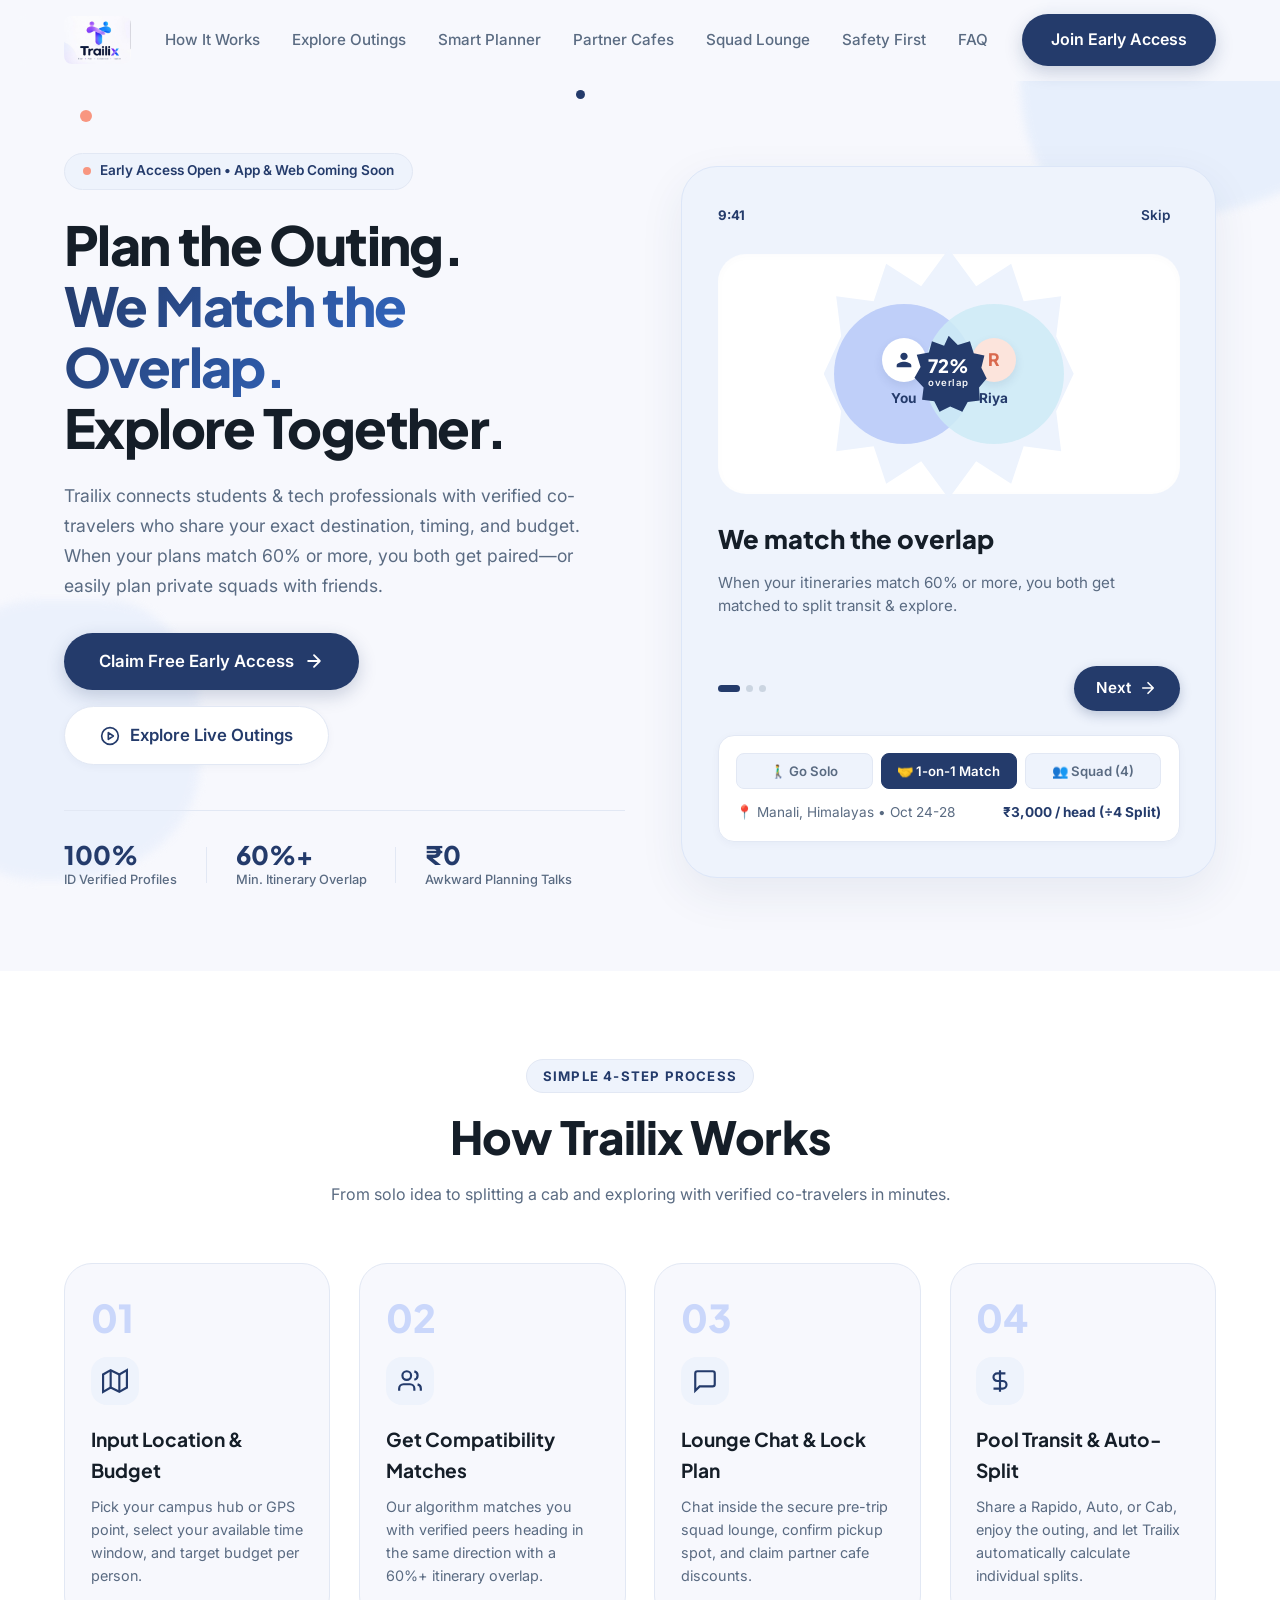
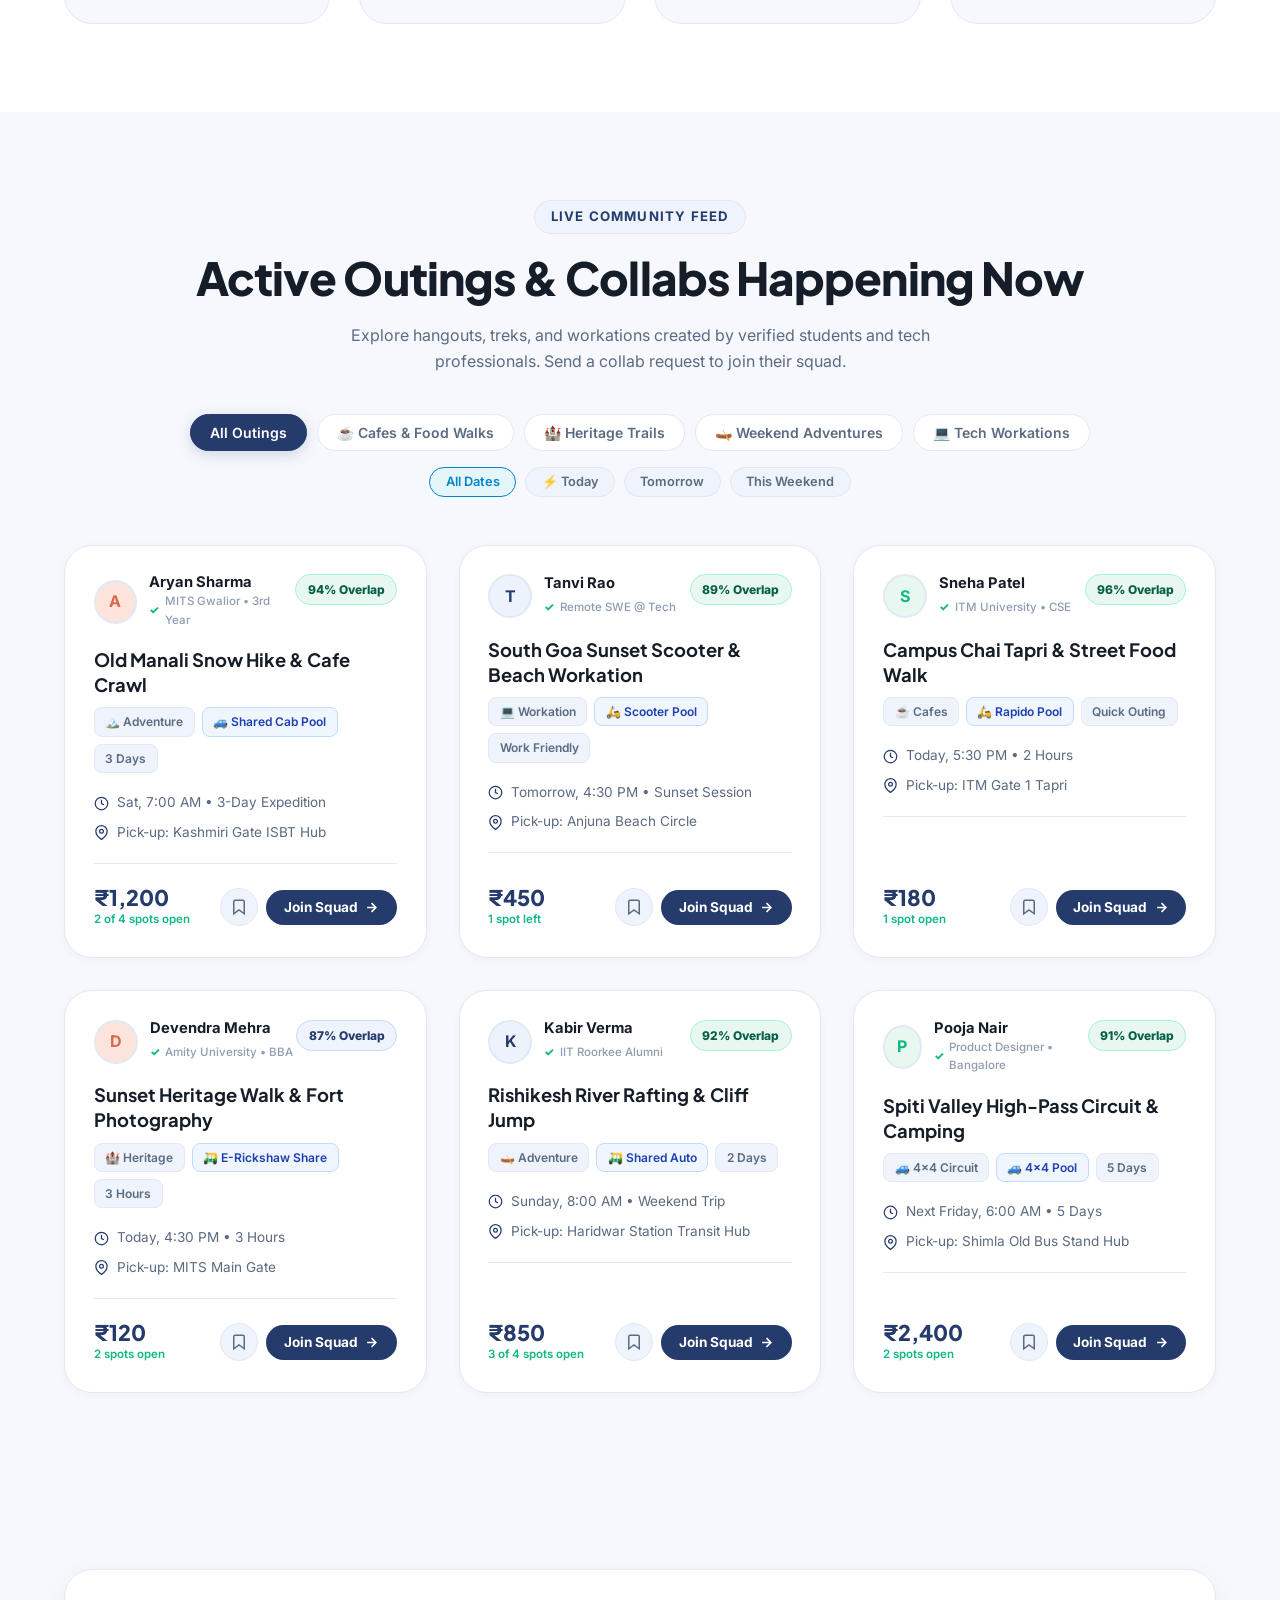
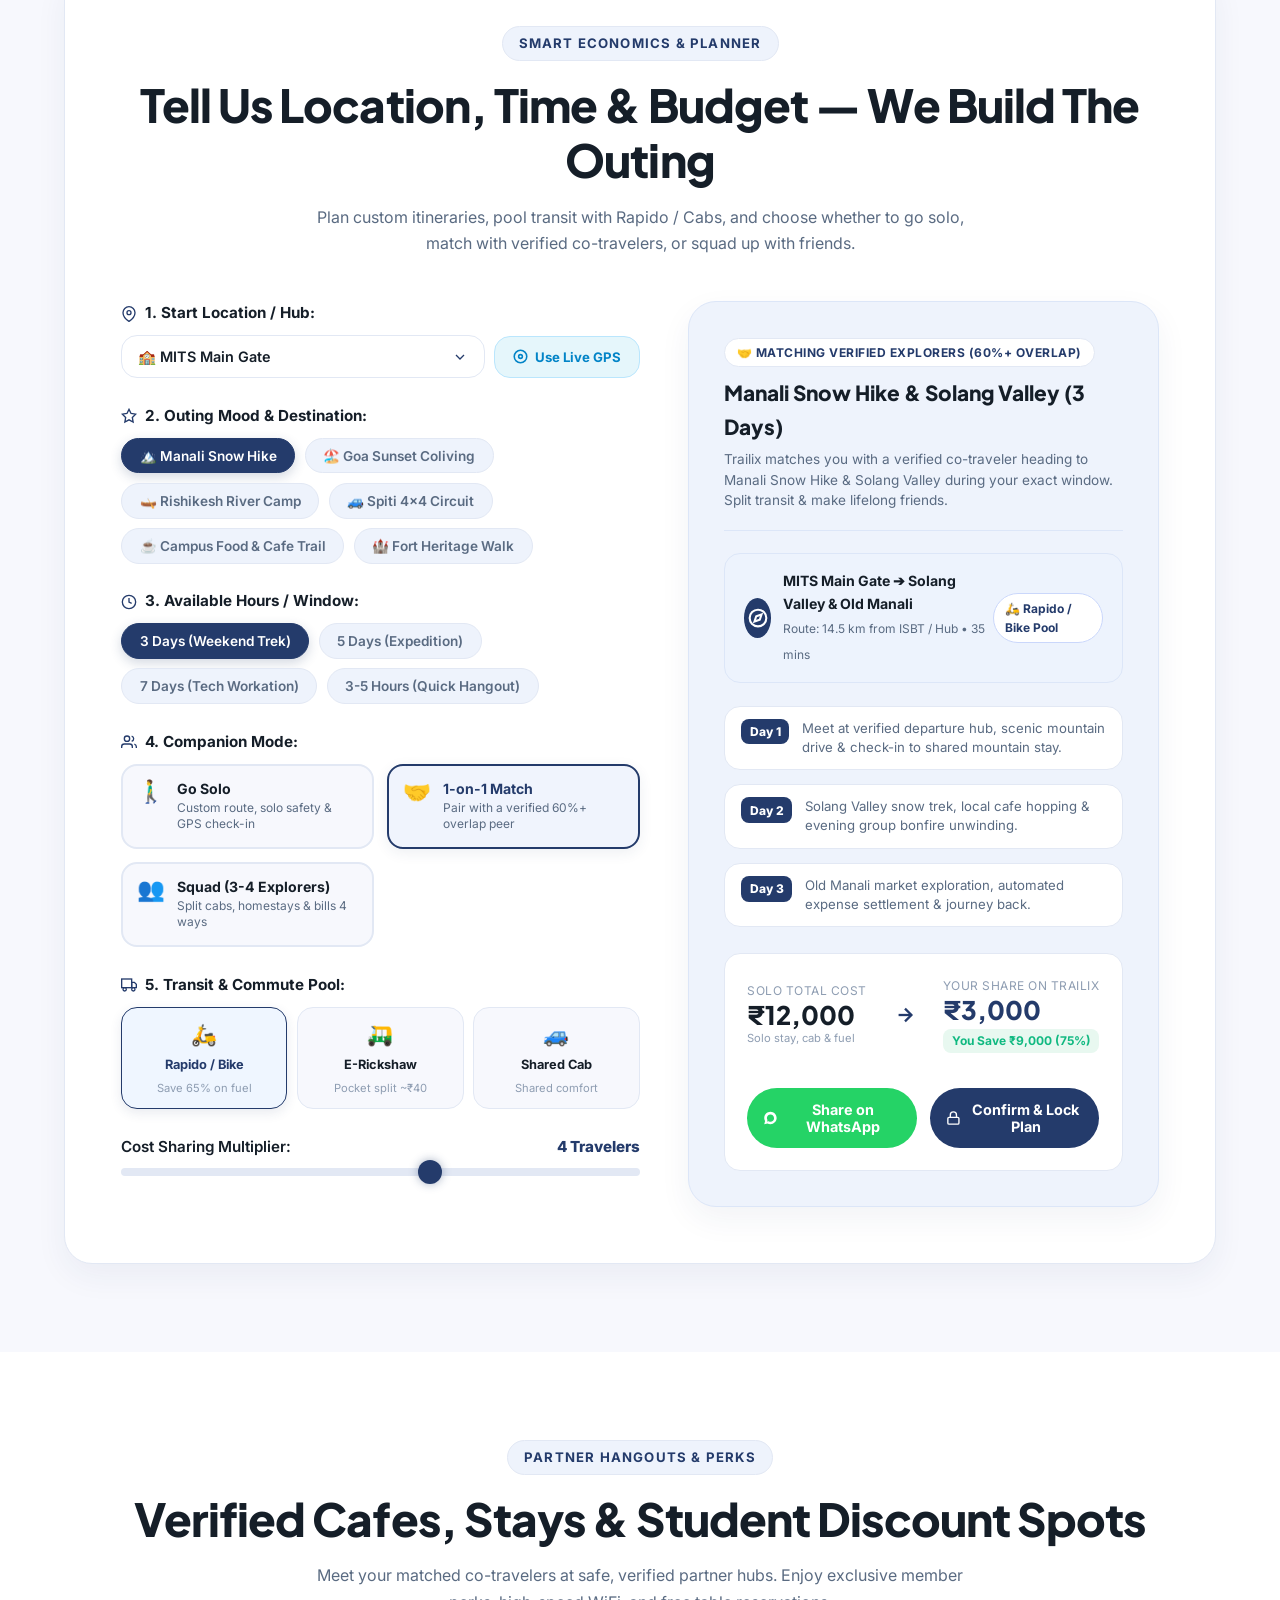
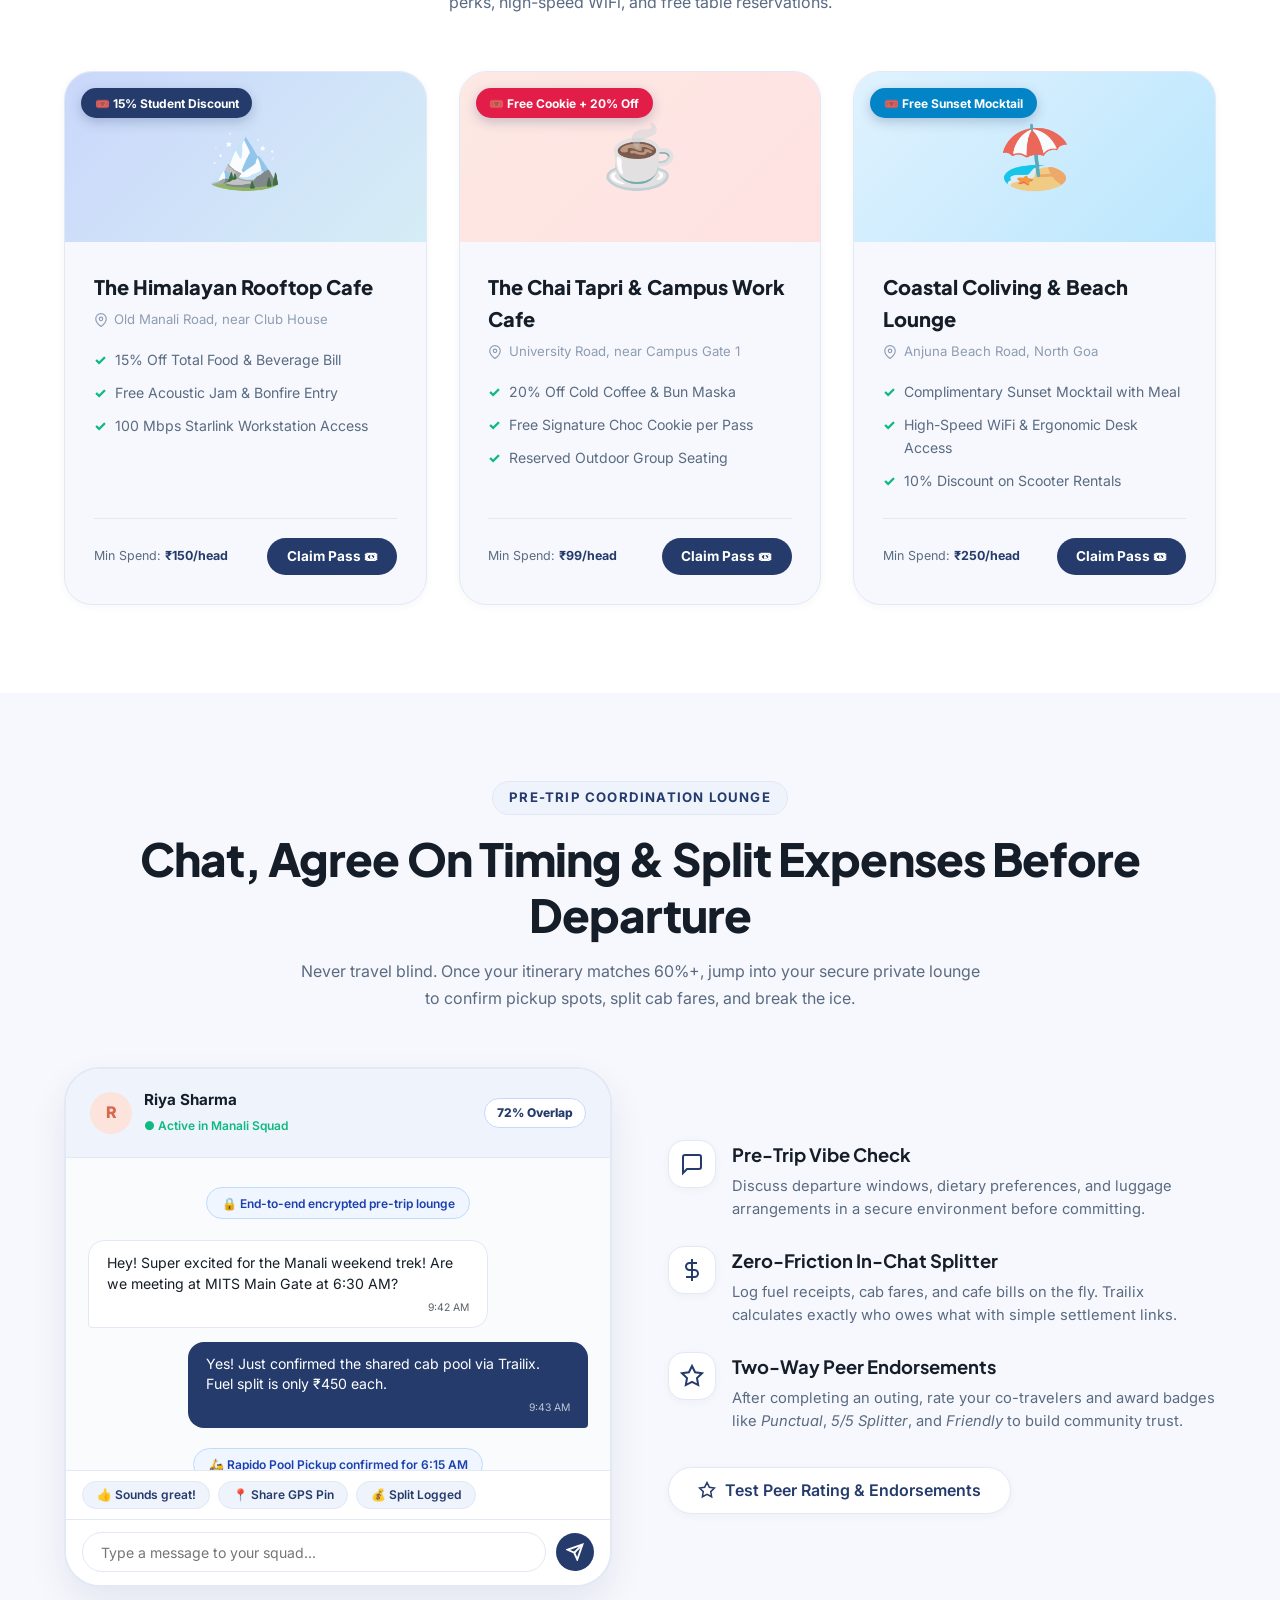
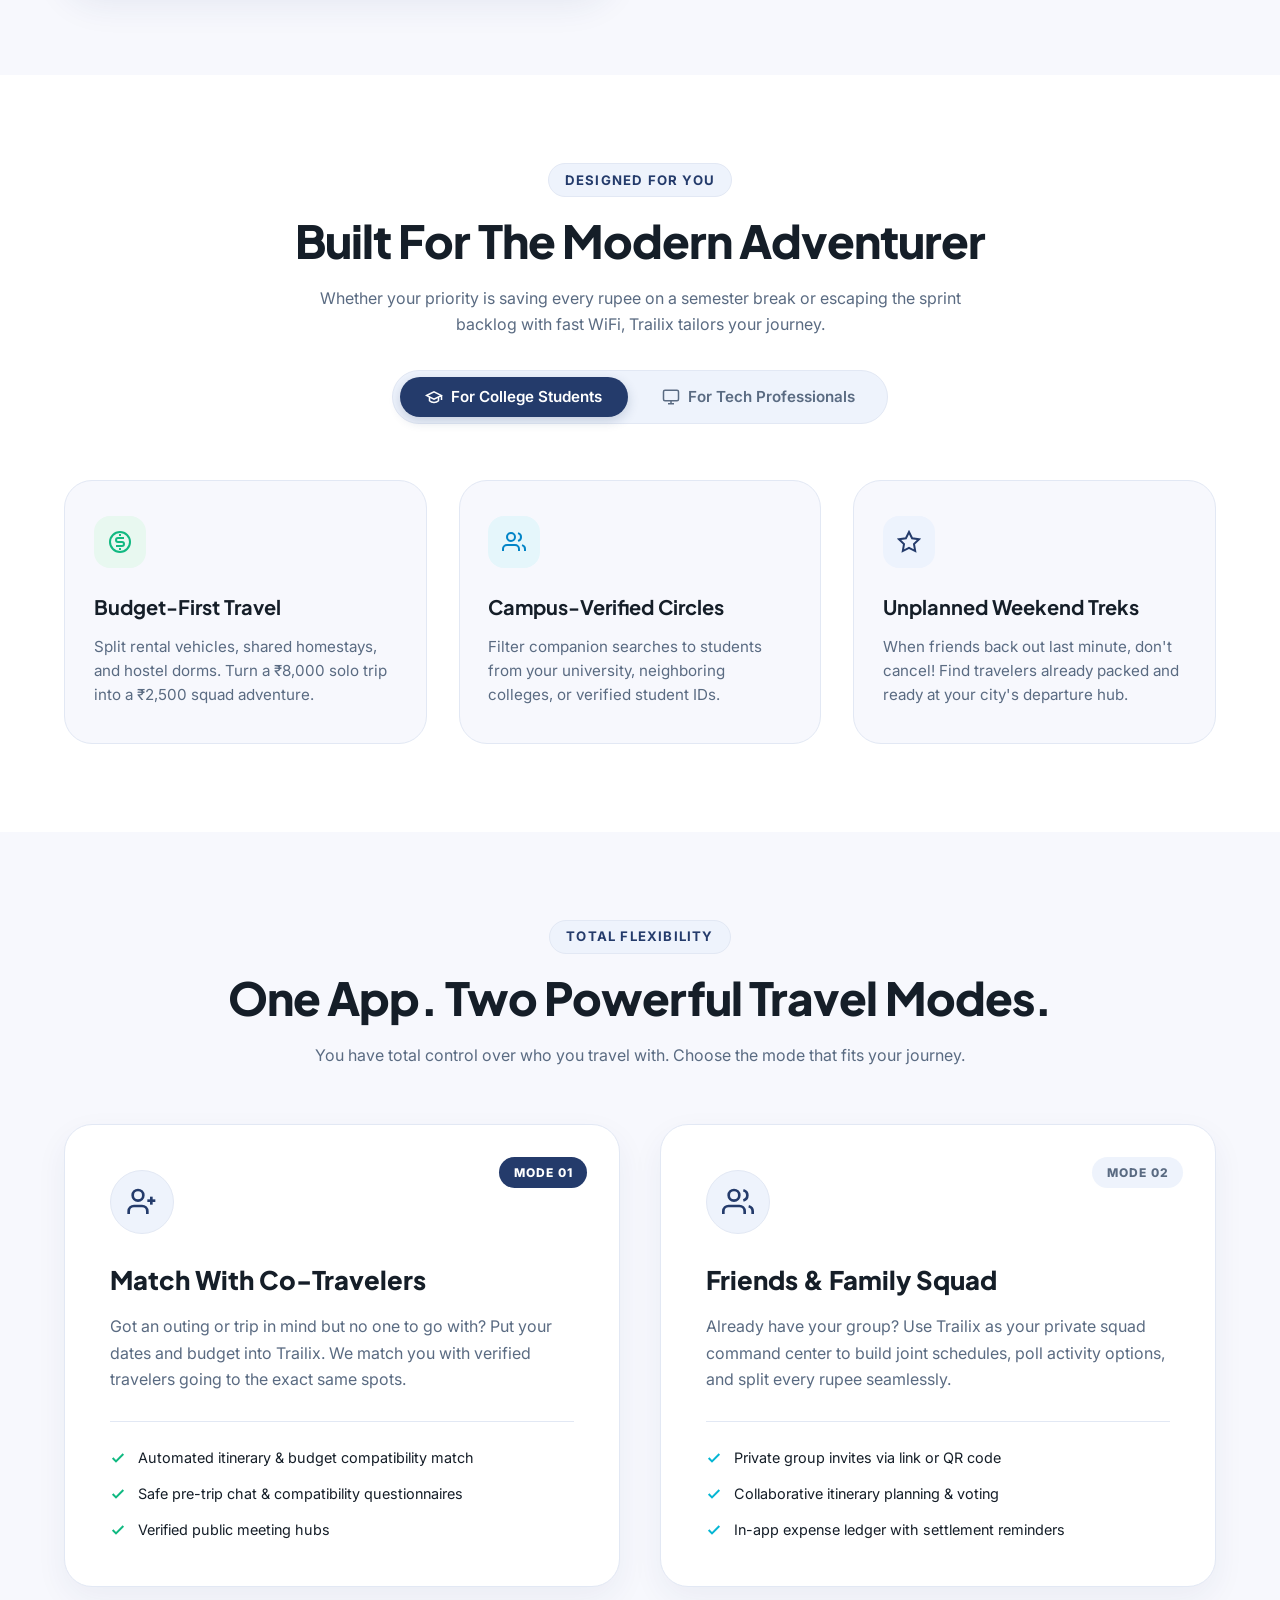
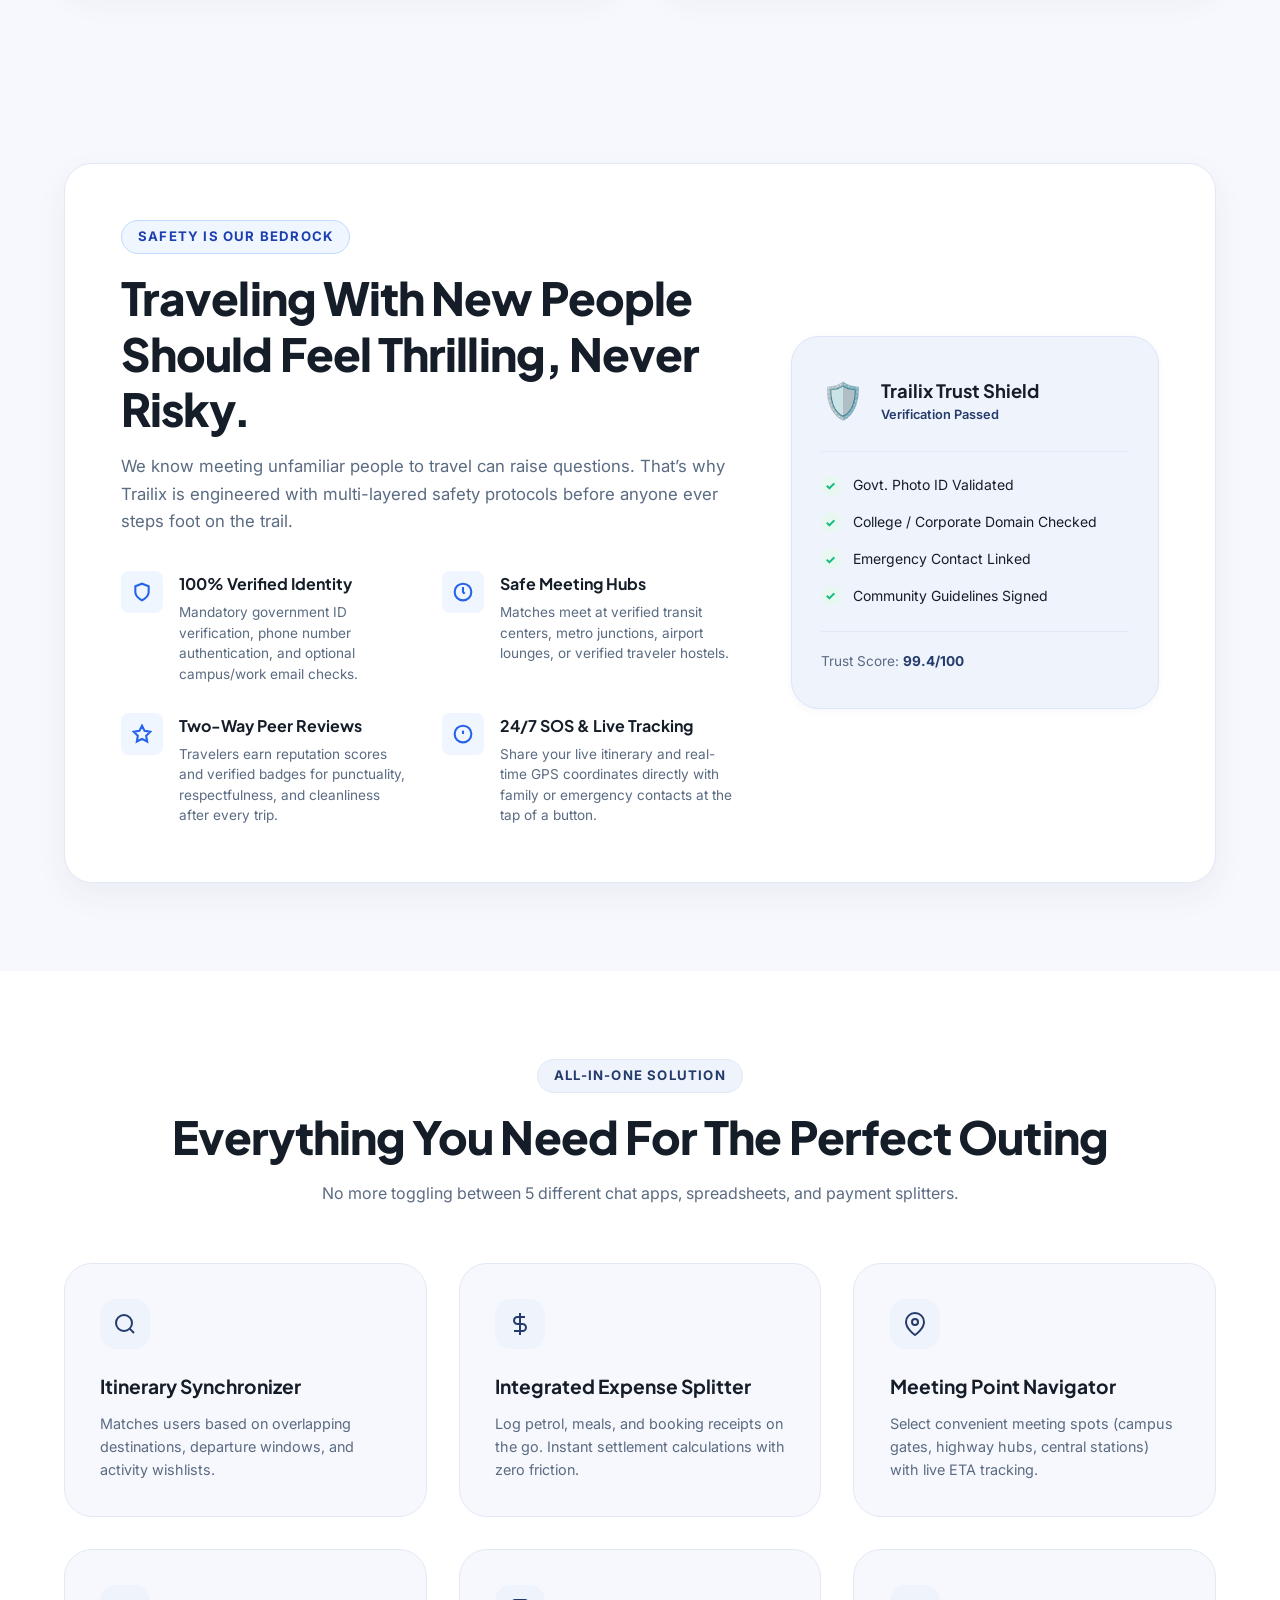
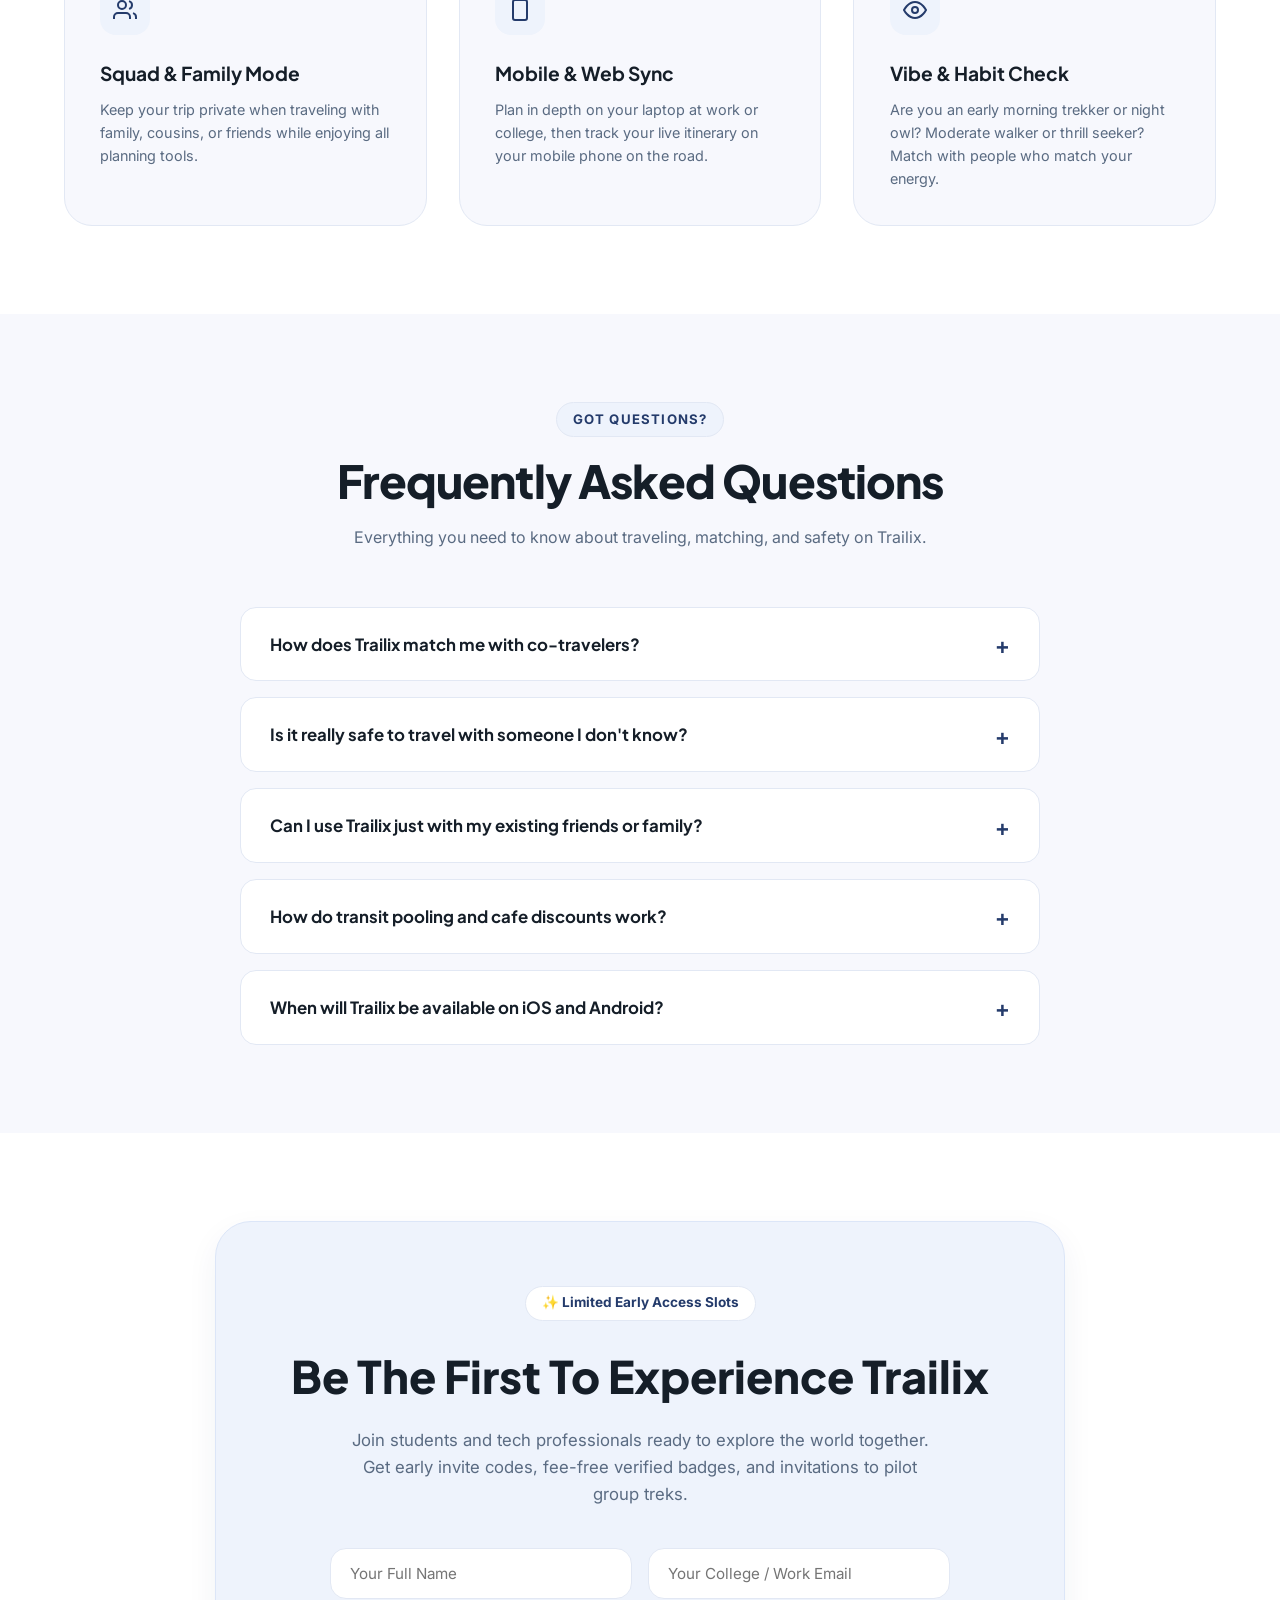
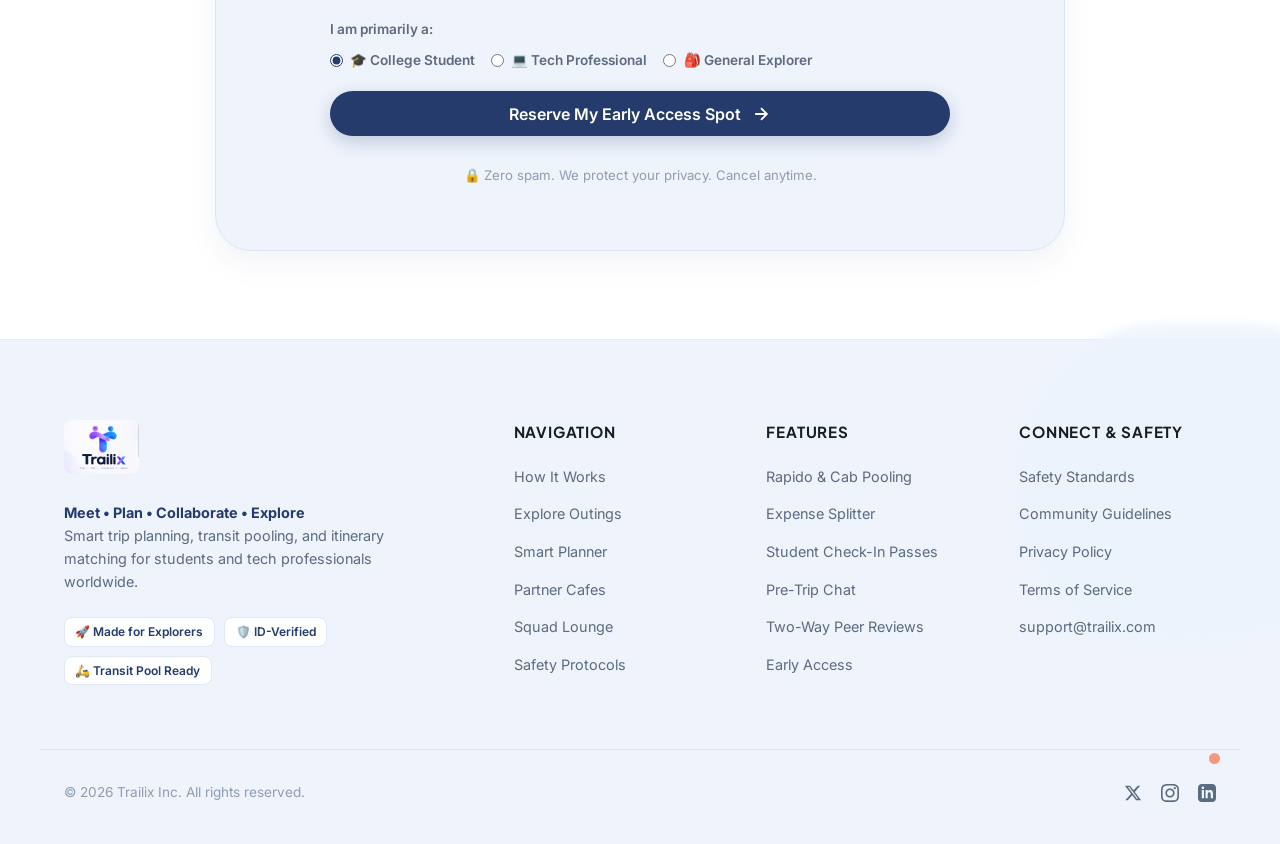
==== commit e2a3d0e2: "Add Meetra features: Community Outings feed, GPS and transit pooling, partner cafe discount passes, " ====
--- a/index.html
+++ b/index.html
@@ -3,9 +3,9 @@
 <head>
   <meta charset="UTF-8">
   <meta name="viewport" content="width=device-width, initial-scale=1.0">
-  <title>Trailix — Match Itineraries, Split Costs & Travel Together</title>
-  <meta name="description" content="Trailix matches your travel itinerary with verified co-travelers who share your destination, dates, and budget. Ideal for students, tech professionals, and groups.">
-  <meta name="keywords" content="travel buddy, itinerary matching, trip planner, split trip cost, student travel, tech workation">
+  <title>Trailix — Match Outings, Split Transit Costs & Explore Together</title>
+  <meta name="description" content="Trailix connects students and tech professionals for budget outings, weekend treks, and workations. Match 60%+ overlapping itineraries, pool Rapidos/cabs, and auto-split expenses.">
+  <meta name="keywords" content="student outings, travel buddy, itinerary matching, split trip cost, rapido pool, cafe discounts, tech workation, college hangouts">
   
   <!-- Favicon -->
   <link rel="icon" type="image/jpeg" href="assets/logo.jpeg">
@@ -13,7 +13,7 @@
   <!-- Fonts -->
   <link rel="preconnect" href="https://fonts.googleapis.com">
   <link rel="preconnect" href="https://fonts.gstatic.com" crossorigin>
-  <link href="https://fonts.googleapis.com/css2?family=Plus+Jakarta+Sans:wght@400;500;600;700;800&family=Inter:wght@400;500;600&display=swap" rel="stylesheet">
+  <link href="https://fonts.googleapis.com/css2?family=Plus+Jakarta+Sans:wght@400;500;600;700;800&family=Inter:wght@400;500;600;700&display=swap" rel="stylesheet">
   
   <!-- External CSS -->
   <link rel="stylesheet" href="css/style.css">
@@ -38,10 +38,11 @@
       <nav class="nav-menu" id="navMenu">
         <ul class="nav-list">
           <li><a href="#how-it-works" class="nav-link">How It Works</a></li>
-          <li><a href="#audiences" class="nav-link">Students & Techies</a></li>
-          <li><a href="#modes" class="nav-link">Travel Modes</a></li>
+          <li><a href="#outings-feed" class="nav-link">Explore Outings</a></li>
+          <li><a href="#planner" class="nav-link">Smart Planner</a></li>
+          <li><a href="#partner-spots" class="nav-link">Partner Cafes</a></li>
+          <li><a href="#squad-chat" class="nav-link">Squad Lounge</a></li>
           <li><a href="#safety" class="nav-link">Safety First</a></li>
-          <li><a href="#features" class="nav-link">Features</a></li>
           <li><a href="#faq" class="nav-link">FAQ</a></li>
         </ul>
         <div class="mobile-cta-wrapper">
@@ -72,13 +73,13 @@
           </div>
 
           <h1 class="hero-title">
-            Plan the Trip. <br>
+            Plan the Outing. <br>
             <span class="gradient-text">We Match the Overlap.</span> <br>
             Explore Together.
           </h1>
 
           <p class="hero-description">
-            Trailix connects you with verified co-travelers who share your exact destination, dates, and budget. When your itineraries match 60% or more, you both get matched—or easily plan private trips with friends & family.
+            Trailix connects students & tech professionals with verified co-travelers who share your exact destination, timing, and budget. When your plans match 60% or more, you both get paired—or easily plan private squads with friends.
           </p>
 
           <!-- Quick Action Buttons -->
@@ -87,9 +88,9 @@
               <span>Claim Free Early Access</span>
               <svg width="20" height="20" viewBox="0 0 24 24" fill="none" stroke="currentColor" stroke-width="2.2" stroke-linecap="round" stroke-linejoin="round"><path d="M5 12h14M12 5l7 7-7 7"/></svg>
             </a>
-            <a href="#how-it-works" class="btn btn-outline btn-lg">
+            <a href="#outings-feed" class="btn btn-outline btn-lg">
               <svg width="20" height="20" viewBox="0 0 24 24" fill="none" stroke="currentColor" stroke-width="2" stroke-linecap="round" stroke-linejoin="round"><circle cx="12" cy="12" r="10"/><polygon points="10 8 16 12 10 16 10 8"/></svg>
-              <span>See How It Works</span>
+              <span>Explore Live Outings</span>
             </a>
           </div>
 
@@ -137,7 +138,7 @@
                 </div>
 
                 <!-- Starburst Overlap Badge -->
-                <div class="overlap-starburst" id="overlapBadge">
+                <div class="overlap-starburst" id="overlapBadge" title="Click to preview another match!">
                   <span class="overlap-percentage" id="overlapPercentage">72%</span>
                   <span class="overlap-subtext">overlap</span>
                 </div>
@@ -153,7 +154,7 @@
             <!-- App Screen Content -->
             <div class="app-screen-content">
               <h3 class="app-screen-headline">We match the overlap</h3>
-              <p class="app-screen-subtext">When your itineraries match 60% or more, you both get the match.</p>
+              <p class="app-screen-subtext">When your itineraries match 60% or more, you both get matched to split transit & explore.</p>
 
               <!-- App Screen Footer Stepper & Next Button -->
               <div class="app-screen-footer">
@@ -162,7 +163,7 @@
                   <span class="step-dot"></span>
                   <span class="step-dot"></span>
                 </div>
-                <a href="#waitlist" class="btn-app-next">
+                <a href="#planner" class="btn-app-next">
                   <span>Next</span>
                   <svg width="18" height="18" viewBox="0 0 24 24" fill="none" stroke="currentColor" stroke-width="2.2" stroke-linecap="round" stroke-linejoin="round">
                     <path d="M5 12h14M12 5l7 7-7 7"/>
@@ -174,144 +175,16 @@
             <!-- Live Interactive Trip Matcher Toggle inside Card -->
             <div class="hero-planner-preview">
               <div class="planner-toggle-row">
-                <button class="chip active" data-mode="match">Match Travel Buddies</button>
-                <button class="chip" data-mode="friends">Friends & Family</button>
+                <button class="chip" data-mode="solo">🚶‍♂️ Go Solo</button>
+                <button class="chip active" data-mode="match">🤝 1-on-1 Match</button>
+                <button class="chip" data-mode="squad">👥 Squad (4)</button>
               </div>
               <div class="planner-trip-summary" id="plannerSummary">
                 <span>📍 Manali, Himalayas • Oct 24-28</span>
-                <strong>₹4,500 budget</strong>
-              </div>
-            </div>
-
-          </div>
-        </div>
-
-      </div>
-    </section>
-
-    <!-- AUDIENCES: STUDENTS VS TECH PROFESSIONALS -->
-    <section class="section audience-section" id="audiences">
-      <div class="container">
-        
-        <div class="section-header text-center">
-          <span class="section-tag">Designed For You</span>
-          <h2 class="section-title">Built For The Modern Adventurer</h2>
-          <p class="section-subtitle">
-            Whether your priority is saving every rupee on a semester break or escaping the sprint backlog with fast WiFi, Trailix tailors your journey.
-          </p>
-
-          <!-- Switcher Buttons -->
-          <div class="audience-tabs" role="tablist">
-            <button class="audience-tab active" id="tabStudents" role="tab" aria-selected="true" data-target="content-students">
-              <svg width="18" height="18" viewBox="0 0 24 24" fill="none" stroke="currentColor" stroke-width="2"><path d="M22 10v6M2 10l10-5 10 5-10 5z"/><path d="M6 12v5c3 3 9 3 12 0v-5"/></svg>
-              <span>For College Students</span>
-            </button>
-            <button class="audience-tab" id="tabTechies" role="tab" aria-selected="false" data-target="content-techies">
-              <svg width="18" height="18" viewBox="0 0 24 24" fill="none" stroke="currentColor" stroke-width="2"><rect x="2" y="3" width="20" height="14" rx="2" ry="2"/><line x1="8" y1="21" x2="16" y2="21"/><line x1="12" y1="17" x2="12" y2="21"/></svg>
-              <span>For Tech Professionals</span>
-            </button>
-          </div>
-        </div>
-
-        <!-- Content 1: Students -->
-        <div class="audience-content active" id="content-students">
-          <div class="audience-grid">
-            <div class="audience-card">
-              <div class="icon-box green">
-                <svg width="24" height="24" viewBox="0 0 24 24" fill="none" stroke="currentColor" stroke-width="2"><circle cx="12" cy="12" r="10"/><path d="M16 8h-6a2 2 0 1 0 0 4h4a2 2 0 1 1 0 4H8"/><line x1="12" y1="18" x2="12" y2="20"/><line x1="12" y1="4" x2="12" y2="6"/></svg>
-              </div>
-              <h3>Budget-First Travel</h3>
-              <p>Split rental vehicles, shared homestays, and hostel dorms. Turn a ₹8,000 solo trip into a ₹2,500 squad adventure.</p>
-            </div>
-
-            <div class="audience-card">
-              <div class="icon-box cyan">
-                <svg width="24" height="24" viewBox="0 0 24 24" fill="none" stroke="currentColor" stroke-width="2"><path d="M17 21v-2a4 4 0 0 0-4-4H5a4 4 0 0 0-4 4v2"/><circle cx="9" cy="7" r="4"/><path d="M23 21v-2a4 4 0 0 0-3-3.87"/><path d="M16 3.13a4 4 0 0 1 0 7.75"/></svg>
-              </div>
-              <h3>Campus-Verified Circles</h3>
-              <p>Filter companion searches to students from your university, neighboring colleges, or verified student IDs.</p>
-            </div>
-
-            <div class="audience-card">
-              <div class="icon-box blue">
-                <svg width="24" height="24" viewBox="0 0 24 24" fill="none" stroke="currentColor" stroke-width="2"><polygon points="12 2 15.09 8.26 22 9.27 17 14.14 18.18 21.02 12 17.77 5.82 21.02 7 14.14 2 9.27 8.91 8.26 12 2"/></svg>
-              </div>
-              <h3>Unplanned Weekend Treks</h3>
-              <p>When friends back out last minute, don't cancel! Find travelers already packed and ready at your city's departure hub.</p>
-            </div>
-          </div>
-        </div>
-
-        <!-- Content 2: Tech Professionals -->
-        <div class="audience-content" id="content-techies">
-          <div class="audience-grid">
-            <div class="audience-card">
-              <div class="icon-box blue">
-                <svg width="24" height="24" viewBox="0 0 24 24" fill="none" stroke="currentColor" stroke-width="2"><path d="M5 12.55a11 11 0 0 1 14.08 0"/><path d="M1.42 9a16 16 0 0 1 21.16 0"/><path d="M8.53 16.11a6 6 0 0 1 6.95 0"/><line x1="12" y1="20" x2="12.01" y2="20"/></svg>
-              </div>
-              <h3>Workation Ready</h3>
-              <p>Discover co-travelers who also need high-speed WiFi, ergonomic setups, quiet morning hours, and evening bonfire unwinding.</p>
-            </div>
-
-            <div class="audience-card">
-              <div class="icon-box cyan">
-                <svg width="24" height="24" viewBox="0 0 24 24" fill="none" stroke="currentColor" stroke-width="2"><path d="M16 16v1a2 2 0 0 1-2 2H3a2 2 0 0 1-2-2V7a2 2 0 0 1 2-2h11a2 2 0 0 1 2 2v1"/><path d="M18 8h4a2 2 0 0 1 2 2v7a2 2 0 0 1-2 2h-4"/><circle cx="8" cy="12" r="2"/></svg>
-              </div>
-              <h3>Network While You Explore</h3>
-              <p>Connect with founders, engineers, designers, and creators heading toward the same hills, beaches, or heritage trails.</p>
-            </div>
-
-            <div class="audience-card">
-              <div class="icon-box green">
-                <svg width="24" height="24" viewBox="0 0 24 24" fill="none" stroke="currentColor" stroke-width="2"><circle cx="12" cy="12" r="10"/><polyline points="12 6 12 12 16 14"/></svg>
-              </div>
-              <h3>Zero-Hassle Weekend Escapes</h3>
-              <p>After a 60-hour work week, skip days of agonizing coordination. Select your departure Friday evening, join an itinerary, and pack.</p>
-            </div>
-          </div>
-        </div>
-
-      </div>
-    </section>
-
-    <!-- DUAL MODES: STRANGERS OR SQUAD -->
-    <section class="section modes-section" id="modes">
-      <div class="container">
-        <div class="section-header text-center">
-          <span class="section-tag">Total Flexibility</span>
-          <h2 class="section-title">One App. Two Powerful Travel Modes.</h2>
-          <p class="section-subtitle">You have total control over who you travel with. Choose the mode that fits your journey.</p>
-        </div>
-
-        <div class="modes-grid">
-          <!-- Mode 1 -->
-          <div class="mode-card glass-panel">
-            <div class="mode-badge highlight">Mode 01</div>
-            <div class="mode-icon-circle">
-              <svg width="32" height="32" viewBox="0 0 24 24" fill="none" stroke="currentColor" stroke-width="2"><path d="M16 21v-2a4 4 0 0 0-4-4H6a4 4 0 0 0-4 4v2"/><circle cx="9" cy="7" r="4"/><line x1="19" y1="8" x2="19" y2="14"/><line x1="22" y1="11" x2="16" y2="11"/></svg>
-            </div>
-            <h3 class="mode-title">Match With Co-Travelers</h3>
-            <p class="mode-desc">Got a destination in mind but no one to go with? Put your dates and budget into Trailix. We match you with verified travelers going to the exact same spots.</p>
-            <ul class="mode-features">
-              <li><svg width="16" height="16" viewBox="0 0 24 24" fill="none" stroke="#10B981" stroke-width="3"><polyline points="20 6 9 17 4 12"/></svg> Automated itinerary & budget compatibility match</li>
-              <li><svg width="16" height="16" viewBox="0 0 24 24" fill="none" stroke="#10B981" stroke-width="3"><polyline points="20 6 9 17 4 12"/></svg> Safe pre-trip chat & compatibility questionnaires</li>
-              <li><svg width="16" height="16" viewBox="0 0 24 24" fill="none" stroke="#10B981" stroke-width="3"><polyline points="20 6 9 17 4 12"/></svg> Verified public meeting hubs</li>
-            </ul>
-          </div>
-
-          <!-- Mode 2 -->
-          <div class="mode-card glass-panel">
-            <div class="mode-badge">Mode 02</div>
-            <div class="mode-icon-circle">
-              <svg width="32" height="32" viewBox="0 0 24 24" fill="none" stroke="currentColor" stroke-width="2"><path d="M17 21v-2a4 4 0 0 0-4-4H5a4 4 0 0 0-4 4v2"/><circle cx="9" cy="7" r="4"/><path d="M23 21v-2a4 4 0 0 0-3-3.87"/><path d="M16 3.13a4 4 0 0 1 0 7.75"/></svg>
-            </div>
-            <h3 class="mode-title">Friends & Family Squad</h3>
-            <p class="mode-desc">Already have your group? Use Trailix as your private squad command center to build joint schedules, poll activity options, and split every rupee or dollar seamlessly.</p>
-            <ul class="mode-features">
-              <li><svg width="16" height="16" viewBox="0 0 24 24" fill="none" stroke="#06B6D4" stroke-width="3"><polyline points="20 6 9 17 4 12"/></svg> Private group invites via link or QR code</li>
-              <li><svg width="16" height="16" viewBox="0 0 24 24" fill="none" stroke="#06B6D4" stroke-width="3"><polyline points="20 6 9 17 4 12"/></svg> Collaborative itinerary planning & voting</li>
-              <li><svg width="16" height="16" viewBox="0 0 24 24" fill="none" stroke="#06B6D4" stroke-width="3"><polyline points="20 6 9 17 4 12"/></svg> In-app expense ledger with settlement reminders</li>
-            </ul>
+                <strong>₹3,000 / head (÷4 Split)</strong>
+              </div>
+            </div>
+
           </div>
         </div>
 
@@ -325,7 +198,7 @@
         <div class="section-header text-center">
           <span class="section-tag">Simple 4-Step Process</span>
           <h2 class="section-title">How Trailix Works</h2>
-          <p class="section-subtitle">From solo dreamer to embarking on the highway with like-minded friends in minutes.</p>
+          <p class="section-subtitle">From solo idea to splitting a cab and exploring with verified co-travelers in minutes.</p>
         </div>
 
         <div class="steps-flow">
@@ -335,8 +208,8 @@
             <div class="step-icon">
               <svg width="26" height="26" viewBox="0 0 24 24" fill="none" stroke="currentColor" stroke-width="2"><polygon points="1 6 1 22 8 18 16 22 23 18 23 2 16 6 8 2 1 6"/><line x1="8" y1="2" x2="8" y2="18"/><line x1="16" y1="6" x2="16" y2="22"/></svg>
             </div>
-            <h4>Input Your Itinerary</h4>
-            <p>Tell Trailix where you want to go, your travel dates, target budget, and convenient departure meeting point.</p>
+            <h4>Input Location & Budget</h4>
+            <p>Pick your campus hub or GPS point, select your available time window, and target budget per person.</p>
           </div>
 
           <!-- Step 2 -->
@@ -346,7 +219,7 @@
               <svg width="26" height="26" viewBox="0 0 24 24" fill="none" stroke="currentColor" stroke-width="2"><path d="M16 21v-2a4 4 0 0 0-4-4H6a4 4 0 0 0-4 4v2"/><circle cx="9" cy="7" r="4"/><path d="M22 21v-2a4 4 0 0 0-3-3.87"/><path d="M16 3.13a4 4 0 0 1 0 7.75"/></svg>
             </div>
             <h4>Get Compatibility Matches</h4>
-            <p>Our smart matching engine pairs you with verified users heading the same way who fit your pace, interests, and budget.</p>
+            <p>Our algorithm matches you with verified peers heading in the same direction with a 60%+ itinerary overlap.</p>
           </div>
 
           <!-- Step 3 -->
@@ -355,8 +228,8 @@
             <div class="step-icon">
               <svg width="26" height="26" viewBox="0 0 24 24" fill="none" stroke="currentColor" stroke-width="2"><path d="M21 15a2 2 0 0 1-2 2H7l-4 4V5a2 2 0 0 1 2-2h14a2 2 0 0 1 2 2z"/></svg>
             </div>
-            <h4>Vibe Check & Confirm</h4>
-            <p>Chat inside the secure pre-trip group lounge, review verified badges and mutual reviews, and agree on the plan.</p>
+            <h4>Lounge Chat & Lock Plan</h4>
+            <p>Chat inside the secure pre-trip squad lounge, confirm pickup spot, and claim partner cafe discounts.</p>
           </div>
 
           <!-- Step 4 -->
@@ -365,234 +238,484 @@
             <div class="step-icon">
               <svg width="26" height="26" viewBox="0 0 24 24" fill="none" stroke="currentColor" stroke-width="2"><path d="M12 2v20M17 5H9.5a3.5 3.5 0 0 0 0 7h5a3.5 3.5 0 0 1 0 7H6"/></svg>
             </div>
-            <h4>Meet, Travel & Split</h4>
-            <p>Meet at the verified rendezvous spot, hit the trail, and let Trailix automatically split fuel, food, and stays.</p>
+            <h4>Pool Transit & Auto-Split</h4>
+            <p>Share a Rapido, Auto, or Cab, enjoy the outing, and let Trailix automatically calculate individual splits.</p>
           </div>
         </div>
 
       </div>
     </section>
 
-    <!-- SAFETY & TRUST SECTION -->
-    <section class="section safety-section" id="safety">
-      <div class="container">
-        
-        <div class="safety-box glass-panel">
-          <div class="safety-content">
-            <span class="section-tag alert">Safety Is Our Bedrock</span>
-            <h2 class="section-title">Traveling With New People Should Feel Thrilling, Never Risky.</h2>
-            <p class="safety-subtext">
-              We know meeting unfamiliar people to travel can raise questions. That’s why Trailix is engineered with multi-layered safety protocols before anyone ever steps foot on the trail.
-            </p>
-
-            <div class="safety-features-list">
-              <div class="safety-feature-item">
-                <div class="safety-icon">
-                  <svg width="20" height="20" viewBox="0 0 24 24" fill="none" stroke="currentColor" stroke-width="2.5"><path d="M12 22s8-4 8-10V5l-8-3-8 3v7c0 6 8 10 8 10z"/></svg>
-                </div>
-                <div>
-                  <h4>100% Verified Identity</h4>
-                  <p>Mandatory government ID verification, phone number authentication, and optional campus/work email checks.</p>
-                </div>
-              </div>
-
-              <div class="safety-feature-item">
-                <div class="safety-icon">
-                  <svg width="20" height="20" viewBox="0 0 24 24" fill="none" stroke="currentColor" stroke-width="2.5"><circle cx="12" cy="12" r="10"/><polyline points="12 6 12 12 14 14"/></svg>
-                </div>
-                <div>
-                  <h4>Safe Meeting Hubs</h4>
-                  <p>Matches meet at verified transit centers, metro junctions, airport lounges, or verified traveler hostels.</p>
-                </div>
-              </div>
-
-              <div class="safety-feature-item">
-                <div class="safety-icon">
-                  <svg width="20" height="20" viewBox="0 0 24 24" fill="none" stroke="currentColor" stroke-width="2.5"><polygon points="12 2 15.09 8.26 22 9.27 17 14.14 18.18 21.02 12 17.77 5.82 21.02 7 14.14 2 9.27 8.91 8.26 12 2"/></svg>
-                </div>
-                <div>
-                  <h4>Two-Way Peer Reviews</h4>
-                  <p>Travelers earn reputation scores and verified badges for punctuality, respectfulness, and cleanliness after every trip.</p>
-                </div>
-              </div>
-
-              <div class="safety-feature-item">
-                <div class="safety-icon">
-                  <svg width="20" height="20" viewBox="0 0 24 24" fill="none" stroke="currentColor" stroke-width="2.5"><circle cx="12" cy="12" r="10"/><line x1="12" y1="8" x2="12" y2="12"/><line x1="12" y1="16" x2="12.01" y2="16"/></svg>
-                </div>
-                <div>
-                  <h4>24/7 SOS & Live Tracking</h4>
-                  <p>Share your live itinerary and real-time GPS coordinates directly with family or emergency contacts at the tap of a button.</p>
-                </div>
-              </div>
-            </div>
-          </div>
-
-          <!-- Safety Graphic Card -->
-          <div class="safety-graphic">
-            <div class="badge-card">
-              <div class="badge-header">
-                <span class="badge-shield">🛡️</span>
-                <div>
-                  <strong>Trailix Trust Shield</strong>
-                  <p>Verification Passed</p>
-                </div>
-              </div>
-              <ul class="badge-checks">
-                <li><span class="check-icon">✓</span> Govt. Photo ID Validated</li>
-                <li><span class="check-icon">✓</span> College / Corporate Domain Checked</li>
-                <li><span class="check-icon">✓</span> Emergency Contact Linked</li>
-                <li><span class="check-icon">✓</span> Community Guidelines Signed</li>
-              </ul>
-              <div class="shield-footer">
-                <span>Trust Score: <strong>99.4/100</strong></span>
-              </div>
-            </div>
-          </div>
-        </div>
-
-      </div>
-    </section>
-
-    <!-- KEY FEATURES GRID -->
-    <section class="section features-section" id="features">
+    <!-- COMMUNITY OUTINGS & COLLAB FEED (INSPIRED BY MEETRA) -->
+    <section class="section outings-section" id="outings-feed">
       <div class="container">
         
         <div class="section-header text-center">
-          <span class="section-tag">All-In-One Solution</span>
-          <h2 class="section-title">Everything You Need For The Perfect Journey</h2>
-          <p class="section-subtitle">No more toggling between 5 different chat apps, spreadsheets, and payment splitters.</p>
-        </div>
-
-        <div class="features-grid">
-          <div class="feature-card">
-            <div class="feature-icon-wrapper">
-              <svg width="24" height="24" viewBox="0 0 24 24" fill="none" stroke="currentColor" stroke-width="2"><circle cx="11" cy="11" r="8"/><line x1="21" y1="21" x2="16.65" y2="16.65"/></svg>
-            </div>
-            <h3>Itinerary Synchronizer</h3>
-            <p>Matches users based on overlapping destinations, departure windows, and activity wishlists.</p>
-          </div>
-
-          <div class="feature-card">
-            <div class="feature-icon-wrapper">
-              <svg width="24" height="24" viewBox="0 0 24 24" fill="none" stroke="currentColor" stroke-width="2"><line x1="12" y1="1" x2="12" y2="23"/><path d="M17 5H9.5a3.5 3.5 0 0 0 0 7h5a3.5 3.5 0 0 1 0 7H6"/></svg>
-            </div>
-            <h3>Integrated Expense Splitter</h3>
-            <p>Log petrol, meals, and booking receipts on the go. Instant settlement calculations with zero friction.</p>
-          </div>
-
-          <div class="feature-card">
-            <div class="feature-icon-wrapper">
-              <svg width="24" height="24" viewBox="0 0 24 24" fill="none" stroke="currentColor" stroke-width="2"><path d="M21 10c0 7-9 13-9 13s-9-6-9-13a9 9 0 0 1 18 0z"/><circle cx="12" cy="10" r="3"/></svg>
-            </div>
-            <h3>Meeting Point Navigator</h3>
-            <p>Select convenient meeting spots (airport gates, highway toll hubs, central stations) with live ETA tracking.</p>
-          </div>
-
-          <div class="feature-card">
-            <div class="feature-icon-wrapper">
-              <svg width="24" height="24" viewBox="0 0 24 24" fill="none" stroke="currentColor" stroke-width="2"><path d="M17 21v-2a4 4 0 0 0-4-4H5a4 4 0 0 0-4 4v2"/><circle cx="9" cy="7" r="4"/><path d="M23 21v-2a4 4 0 0 0-3-3.87"/><path d="M16 3.13a4 4 0 0 1 0 7.75"/></svg>
-            </div>
-            <h3>Squad & Family Mode</h3>
-            <p>Keep your trip private when traveling with family, cousins, or friends while enjoying all planning tools.</p>
-          </div>
-
-          <div class="feature-card">
-            <div class="feature-icon-wrapper">
-              <svg width="24" height="24" viewBox="0 0 24 24" fill="none" stroke="currentColor" stroke-width="2"><rect x="5" y="2" width="14" height="20" rx="2" ry="2"/><line x1="12" y1="18" x2="12.01" y2="18"/></svg>
-            </div>
-            <h3>Mobile & Web Sync</h3>
-            <p>Plan in depth on your laptop at work or college, then track your live itinerary on your mobile phone on the road.</p>
-          </div>
-
-          <div class="feature-card">
-            <div class="feature-icon-wrapper">
-              <svg width="24" height="24" viewBox="0 0 24 24" fill="none" stroke="currentColor" stroke-width="2"><path d="M1 12s4-8 11-8 11 8 11 8-4 8-11 8-11-8-11-8z"/><circle cx="12" cy="12" r="3"/></svg>
-            </div>
-            <h3>Vibe & Habit Check</h3>
-            <p>Are you an early morning trekker or night owl? Moderate walker or thrill seeker? Match with people who match your energy.</p>
-          </div>
+          <span class="section-tag">Live Community Feed</span>
+          <h2 class="section-title">Active Outings & Collabs Happening Now</h2>
+          <p class="section-subtitle">
+            Explore hangouts, treks, and workations created by verified students and tech professionals. Send a collab request to join their squad.
+          </p>
+
+          <!-- Feed Filters (Categories & Time) -->
+          <div class="feed-filter-bar">
+            <div class="filter-category-group" id="feedCategoryFilters">
+              <button class="filter-chip active" data-cat="all">All Outings</button>
+              <button class="filter-chip" data-cat="cafes">☕ Cafes & Food Walks</button>
+              <button class="filter-chip" data-cat="heritage">🏰 Heritage Trails</button>
+              <button class="filter-chip" data-cat="adventure">🛶 Weekend Adventures</button>
+              <button class="filter-chip" data-cat="workation">💻 Tech Workations</button>
+            </div>
+
+            <div class="filter-time-group" id="feedTimeFilters">
+              <button class="filter-time-chip active" data-time="all">All Dates</button>
+              <button class="filter-time-chip" data-time="today">⚡ Today</button>
+              <button class="filter-time-chip" data-time="tomorrow">Tomorrow</button>
+              <button class="filter-time-chip" data-time="weekend">This Weekend</button>
+            </div>
+          </div>
+        </div>
+
+        <!-- Outings Grid -->
+        <div class="outings-grid" id="outingsGrid">
+          
+          <!-- Outing Card 1 -->
+          <div class="outing-card" data-category="adventure" data-time="weekend">
+            <div class="outing-card-header">
+              <div class="host-profile">
+                <div class="host-avatar coral">A</div>
+                <div class="host-details">
+                  <strong>Aryan Sharma</strong>
+                  <span class="host-tag"><span class="verified-dot">✓</span> MITS Gwalior • 3rd Year</span>
+                </div>
+              </div>
+              <span class="match-score-badge high">94% Overlap</span>
+            </div>
+
+            <h3 class="outing-title">Old Manali Snow Hike & Cafe Crawl</h3>
+            
+            <div class="outing-meta-tags">
+              <span class="meta-pill">🏔️ Adventure</span>
+              <span class="meta-pill transit">🚙 Shared Cab Pool</span>
+              <span class="meta-pill">3 Days</span>
+            </div>
+
+            <div class="outing-details-list">
+              <div class="detail-line">
+                <svg width="15" height="15" viewBox="0 0 24 24" fill="none" stroke="currentColor" stroke-width="2"><circle cx="12" cy="12" r="10"/><polyline points="12 6 12 12 16 14"/></svg>
+                <span>Sat, 7:00 AM • 3-Day Expedition</span>
+              </div>
+              <div class="detail-line">
+                <svg width="15" height="15" viewBox="0 0 24 24" fill="none" stroke="currentColor" stroke-width="2"><path d="M21 10c0 7-9 13-9 13s-9-6-9-13a9 9 0 0 1 18 0z"/><circle cx="12" cy="10" r="3"/></svg>
+                <span>Pick-up: Kashmiri Gate ISBT Hub</span>
+              </div>
+            </div>
+
+            <div class="outing-card-footer">
+              <div class="cost-split-preview">
+                <span class="cost-per-head">₹1,200</span>
+                <span class="spots-status">2 of 4 spots open</span>
+              </div>
+              <div class="outing-card-actions">
+                <button class="btn-bookmark" aria-label="Bookmark outing" data-id="1">
+                  <svg width="18" height="18" viewBox="0 0 24 24" fill="none" stroke="currentColor" stroke-width="2"><path d="M19 21l-7-5-7 5V5a2 2 0 0 1 2-2h10a2 2 0 0 1 2 2z"/></svg>
+                </button>
+                <button class="btn-collab" data-host="Aryan Sharma" data-title="Old Manali Snow Hike & Cafe Crawl" data-match="94%" data-cost="₹1,200" data-hub="Kashmiri Gate ISBT Hub">
+                  <span>Join Squad</span>
+                  <svg width="15" height="15" viewBox="0 0 24 24" fill="none" stroke="currentColor" stroke-width="2.5"><path d="M5 12h14M12 5l7 7-7 7"/></svg>
+                </button>
+              </div>
+            </div>
+          </div>
+
+          <!-- Outing Card 2 -->
+          <div class="outing-card" data-category="workation" data-time="tomorrow">
+            <div class="outing-card-header">
+              <div class="host-profile">
+                <div class="host-avatar blue">T</div>
+                <div class="host-details">
+                  <strong>Tanvi Rao</strong>
+                  <span class="host-tag"><span class="verified-dot">✓</span> Remote SWE @ Tech</span>
+                </div>
+              </div>
+              <span class="match-score-badge high">89% Overlap</span>
+            </div>
+
+            <h3 class="outing-title">South Goa Sunset Scooter & Beach Workation</h3>
+            
+            <div class="outing-meta-tags">
+              <span class="meta-pill">💻 Workation</span>
+              <span class="meta-pill transit">🛵 Scooter Pool</span>
+              <span class="meta-pill">Work Friendly</span>
+            </div>
+
+            <div class="outing-details-list">
+              <div class="detail-line">
+                <svg width="15" height="15" viewBox="0 0 24 24" fill="none" stroke="currentColor" stroke-width="2"><circle cx="12" cy="12" r="10"/><polyline points="12 6 12 12 16 14"/></svg>
+                <span>Tomorrow, 4:30 PM • Sunset Session</span>
+              </div>
+              <div class="detail-line">
+                <svg width="15" height="15" viewBox="0 0 24 24" fill="none" stroke="currentColor" stroke-width="2"><path d="M21 10c0 7-9 13-9 13s-9-6-9-13a9 9 0 0 1 18 0z"/><circle cx="12" cy="10" r="3"/></svg>
+                <span>Pick-up: Anjuna Beach Circle</span>
+              </div>
+            </div>
+
+            <div class="outing-card-footer">
+              <div class="cost-split-preview">
+                <span class="cost-per-head">₹450</span>
+                <span class="spots-status">1 spot left</span>
+              </div>
+              <div class="outing-card-actions">
+                <button class="btn-bookmark" aria-label="Bookmark outing" data-id="2">
+                  <svg width="18" height="18" viewBox="0 0 24 24" fill="none" stroke="currentColor" stroke-width="2"><path d="M19 21l-7-5-7 5V5a2 2 0 0 1 2-2h10a2 2 0 0 1 2 2z"/></svg>
+                </button>
+                <button class="btn-collab" data-host="Tanvi Rao" data-title="South Goa Sunset Scooter & Beach Workation" data-match="89%" data-cost="₹450" data-hub="Anjuna Beach Circle">
+                  <span>Join Squad</span>
+                  <svg width="15" height="15" viewBox="0 0 24 24" fill="none" stroke="currentColor" stroke-width="2.5"><path d="M5 12h14M12 5l7 7-7 7"/></svg>
+                </button>
+              </div>
+            </div>
+          </div>
+
+          <!-- Outing Card 3 -->
+          <div class="outing-card" data-category="cafes" data-time="today">
+            <div class="outing-card-header">
+              <div class="host-profile">
+                <div class="host-avatar green">S</div>
+                <div class="host-details">
+                  <strong>Sneha Patel</strong>
+                  <span class="host-tag"><span class="verified-dot">✓</span> ITM University • CSE</span>
+                </div>
+              </div>
+              <span class="match-score-badge high">96% Overlap</span>
+            </div>
+
+            <h3 class="outing-title">Campus Chai Tapri & Street Food Walk</h3>
+            
+            <div class="outing-meta-tags">
+              <span class="meta-pill">☕ Cafes</span>
+              <span class="meta-pill transit">🛵 Rapido Pool</span>
+              <span class="meta-pill">Quick Outing</span>
+            </div>
+
+            <div class="outing-details-list">
+              <div class="detail-line">
+                <svg width="15" height="15" viewBox="0 0 24 24" fill="none" stroke="currentColor" stroke-width="2"><circle cx="12" cy="12" r="10"/><polyline points="12 6 12 12 16 14"/></svg>
+                <span>Today, 5:30 PM • 2 Hours</span>
+              </div>
+              <div class="detail-line">
+                <svg width="15" height="15" viewBox="0 0 24 24" fill="none" stroke="currentColor" stroke-width="2"><path d="M21 10c0 7-9 13-9 13s-9-6-9-13a9 9 0 0 1 18 0z"/><circle cx="12" cy="10" r="3"/></svg>
+                <span>Pick-up: ITM Gate 1 Tapri</span>
+              </div>
+            </div>
+
+            <div class="outing-card-footer">
+              <div class="cost-split-preview">
+                <span class="cost-per-head">₹180</span>
+                <span class="spots-status">1 spot open</span>
+              </div>
+              <div class="outing-card-actions">
+                <button class="btn-bookmark" aria-label="Bookmark outing" data-id="3">
+                  <svg width="18" height="18" viewBox="0 0 24 24" fill="none" stroke="currentColor" stroke-width="2"><path d="M19 21l-7-5-7 5V5a2 2 0 0 1 2-2h10a2 2 0 0 1 2 2z"/></svg>
+                </button>
+                <button class="btn-collab" data-host="Sneha Patel" data-title="Campus Chai Tapri & Street Food Walk" data-match="96%" data-cost="₹180" data-hub="ITM Gate 1 Tapri">
+                  <span>Join Squad</span>
+                  <svg width="15" height="15" viewBox="0 0 24 24" fill="none" stroke="currentColor" stroke-width="2.5"><path d="M5 12h14M12 5l7 7-7 7"/></svg>
+                </button>
+              </div>
+            </div>
+          </div>
+
+          <!-- Outing Card 4 -->
+          <div class="outing-card" data-category="heritage" data-time="today">
+            <div class="outing-card-header">
+              <div class="host-profile">
+                <div class="host-avatar coral">D</div>
+                <div class="host-details">
+                  <strong>Devendra Mehra</strong>
+                  <span class="host-tag"><span class="verified-dot">✓</span> Amity University • BBA</span>
+                </div>
+              </div>
+              <span class="match-score-badge">87% Overlap</span>
+            </div>
+
+            <h3 class="outing-title">Sunset Heritage Walk & Fort Photography</h3>
+            
+            <div class="outing-meta-tags">
+              <span class="meta-pill">🏰 Heritage</span>
+              <span class="meta-pill transit">🛺 E-Rickshaw Share</span>
+              <span class="meta-pill">3 Hours</span>
+            </div>
+
+            <div class="outing-details-list">
+              <div class="detail-line">
+                <svg width="15" height="15" viewBox="0 0 24 24" fill="none" stroke="currentColor" stroke-width="2"><circle cx="12" cy="12" r="10"/><polyline points="12 6 12 12 16 14"/></svg>
+                <span>Today, 4:30 PM • 3 Hours</span>
+              </div>
+              <div class="detail-line">
+                <svg width="15" height="15" viewBox="0 0 24 24" fill="none" stroke="currentColor" stroke-width="2"><path d="M21 10c0 7-9 13-9 13s-9-6-9-13a9 9 0 0 1 18 0z"/><circle cx="12" cy="10" r="3"/></svg>
+                <span>Pick-up: MITS Main Gate</span>
+              </div>
+            </div>
+
+            <div class="outing-card-footer">
+              <div class="cost-split-preview">
+                <span class="cost-per-head">₹120</span>
+                <span class="spots-status">2 spots open</span>
+              </div>
+              <div class="outing-card-actions">
+                <button class="btn-bookmark" aria-label="Bookmark outing" data-id="4">
+                  <svg width="18" height="18" viewBox="0 0 24 24" fill="none" stroke="currentColor" stroke-width="2"><path d="M19 21l-7-5-7 5V5a2 2 0 0 1 2-2h10a2 2 0 0 1 2 2z"/></svg>
+                </button>
+                <button class="btn-collab" data-host="Devendra Mehra" data-title="Sunset Heritage Walk & Fort Photography" data-match="87%" data-cost="₹120" data-hub="MITS Main Gate">
+                  <span>Join Squad</span>
+                  <svg width="15" height="15" viewBox="0 0 24 24" fill="none" stroke="currentColor" stroke-width="2.5"><path d="M5 12h14M12 5l7 7-7 7"/></svg>
+                </button>
+              </div>
+            </div>
+          </div>
+
+          <!-- Outing Card 5 -->
+          <div class="outing-card" data-category="adventure" data-time="weekend">
+            <div class="outing-card-header">
+              <div class="host-profile">
+                <div class="host-avatar blue">K</div>
+                <div class="host-details">
+                  <strong>Kabir Verma</strong>
+                  <span class="host-tag"><span class="verified-dot">✓</span> IIT Roorkee Alumni</span>
+                </div>
+              </div>
+              <span class="match-score-badge high">92% Overlap</span>
+            </div>
+
+            <h3 class="outing-title">Rishikesh River Rafting & Cliff Jump</h3>
+            
+            <div class="outing-meta-tags">
+              <span class="meta-pill">🛶 Adventure</span>
+              <span class="meta-pill transit">🛺 Shared Auto</span>
+              <span class="meta-pill">2 Days</span>
+            </div>
+
+            <div class="outing-details-list">
+              <div class="detail-line">
+                <svg width="15" height="15" viewBox="0 0 24 24" fill="none" stroke="currentColor" stroke-width="2"><circle cx="12" cy="12" r="10"/><polyline points="12 6 12 12 16 14"/></svg>
+                <span>Sunday, 8:00 AM • Weekend Trip</span>
+              </div>
+              <div class="detail-line">
+                <svg width="15" height="15" viewBox="0 0 24 24" fill="none" stroke="currentColor" stroke-width="2"><path d="M21 10c0 7-9 13-9 13s-9-6-9-13a9 9 0 0 1 18 0z"/><circle cx="12" cy="10" r="3"/></svg>
+                <span>Pick-up: Haridwar Station Transit Hub</span>
+              </div>
+            </div>
+
+            <div class="outing-card-footer">
+              <div class="cost-split-preview">
+                <span class="cost-per-head">₹850</span>
+                <span class="spots-status">3 of 4 spots open</span>
+              </div>
+              <div class="outing-card-actions">
+                <button class="btn-bookmark" aria-label="Bookmark outing" data-id="5">
+                  <svg width="18" height="18" viewBox="0 0 24 24" fill="none" stroke="currentColor" stroke-width="2"><path d="M19 21l-7-5-7 5V5a2 2 0 0 1 2-2h10a2 2 0 0 1 2 2z"/></svg>
+                </button>
+                <button class="btn-collab" data-host="Kabir Verma" data-title="Rishikesh River Rafting & Cliff Jump" data-match="92%" data-cost="₹850" data-hub="Haridwar Station Transit Hub">
+                  <span>Join Squad</span>
+                  <svg width="15" height="15" viewBox="0 0 24 24" fill="none" stroke="currentColor" stroke-width="2.5"><path d="M5 12h14M12 5l7 7-7 7"/></svg>
+                </button>
+              </div>
+            </div>
+          </div>
+
+          <!-- Outing Card 6 -->
+          <div class="outing-card" data-category="adventure" data-time="weekend">
+            <div class="outing-card-header">
+              <div class="host-profile">
+                <div class="host-avatar green">P</div>
+                <div class="host-details">
+                  <strong>Pooja Nair</strong>
+                  <span class="host-tag"><span class="verified-dot">✓</span> Product Designer • Bangalore</span>
+                </div>
+              </div>
+              <span class="match-score-badge high">91% Overlap</span>
+            </div>
+
+            <h3 class="outing-title">Spiti Valley High-Pass Circuit & Camping</h3>
+            
+            <div class="outing-meta-tags">
+              <span class="meta-pill">🚙 4x4 Circuit</span>
+              <span class="meta-pill transit">🚙 4x4 Pool</span>
+              <span class="meta-pill">5 Days</span>
+            </div>
+
+            <div class="outing-details-list">
+              <div class="detail-line">
+                <svg width="15" height="15" viewBox="0 0 24 24" fill="none" stroke="currentColor" stroke-width="2"><circle cx="12" cy="12" r="10"/><polyline points="12 6 12 12 16 14"/></svg>
+                <span>Next Friday, 6:00 AM • 5 Days</span>
+              </div>
+              <div class="detail-line">
+                <svg width="15" height="15" viewBox="0 0 24 24" fill="none" stroke="currentColor" stroke-width="2"><path d="M21 10c0 7-9 13-9 13s-9-6-9-13a9 9 0 0 1 18 0z"/><circle cx="12" cy="10" r="3"/></svg>
+                <span>Pick-up: Shimla Old Bus Stand Hub</span>
+              </div>
+            </div>
+
+            <div class="outing-card-footer">
+              <div class="cost-split-preview">
+                <span class="cost-per-head">₹2,400</span>
+                <span class="spots-status">2 spots open</span>
+              </div>
+              <div class="outing-card-actions">
+                <button class="btn-bookmark" aria-label="Bookmark outing" data-id="6">
+                  <svg width="18" height="18" viewBox="0 0 24 24" fill="none" stroke="currentColor" stroke-width="2"><path d="M19 21l-7-5-7 5V5a2 2 0 0 1 2-2h10a2 2 0 0 1 2 2z"/></svg>
+                </button>
+                <button class="btn-collab" data-host="Pooja Nair" data-title="Spiti Valley High-Pass Circuit & Camping" data-match="91%" data-cost="₹2,400" data-hub="Shimla Old Bus Stand Hub">
+                  <span>Join Squad</span>
+                  <svg width="15" height="15" viewBox="0 0 24 24" fill="none" stroke="currentColor" stroke-width="2.5"><path d="M5 12h14M12 5l7 7-7 7"/></svg>
+                </button>
+              </div>
+            </div>
+          </div>
+
         </div>
 
       </div>
     </section>
 
-    <!-- SMART ITINERARY & SAVINGS PLANNER -->
+    <!-- SMART OUTING & SAVINGS PLANNER (ENHANCED WITH MEETRA) -->
     <section class="section calculator-section" id="planner">
       <div class="container">
         <div class="calculator-card glass-panel">
           
           <div class="calc-header text-center">
             <span class="section-tag">Smart Economics & Planner</span>
-            <h2 class="section-title">Tell Us Your Destination, Time & Budget — We Build The Itinerary</h2>
+            <h2 class="section-title">Tell Us Location, Time & Budget — We Build The Outing</h2>
             <p class="section-subtitle">
-              Choose whether you want to match with unknown explorers heading the same way or plan seamlessly with your friends & family.
+              Plan custom itineraries, pool transit with Rapido / Cabs, and choose whether to go solo, match with verified co-travelers, or squad up with friends.
             </p>
           </div>
 
           <div class="planner-grid">
             
-            <!-- LEFT: USER INPUTS (Destination, Time, Budget, Companion Mode) -->
+            <!-- LEFT: USER INPUTS -->
             <div class="planner-inputs-col">
               
-              <!-- 1. Destination -->
+              <!-- 1. Start Location + Live GPS -->
               <div class="planner-control-group">
                 <label class="control-label">
                   <svg width="16" height="16" viewBox="0 0 24 24" fill="none" stroke="currentColor" stroke-width="2"><path d="M21 10c0 7-9 13-9 13s-9-6-9-13a9 9 0 0 1 18 0z"/><circle cx="12" cy="10" r="3"/></svg>
-                  <span>1. Choose Destination:</span>
+                  <span>1. Start Location / Hub:</span>
+                </label>
+                <div class="location-input-row">
+                  <div class="location-select-wrap">
+                    <select id="startLocationSelect" class="location-select">
+                      <option value="MITS Main Gate" selected>🏫 MITS Main Gate</option>
+                      <option value="ITM Gate 1">🏫 ITM Gate 1 Tapri</option>
+                      <option value="University Rd">📍 University Rd Hub</option>
+                      <option value="City Center">🏙️ City Center Circle</option>
+                      <option value="Delhi ISBT Hub">🚌 Delhi Kashmiri Gate ISBT</option>
+                      <option value="Goa Airport Hub">✈️ Goa Airport Hub</option>
+                    </select>
+                  </div>
+                  <button type="button" class="btn-gps" id="btnGps">
+                    <svg width="15" height="15" viewBox="0 0 24 24" fill="none" stroke="currentColor" stroke-width="2.5"><circle cx="12" cy="12" r="10"/><circle cx="12" cy="12" r="3"/></svg>
+                    <span>Use Live GPS</span>
+                  </button>
+                </div>
+                <div class="gps-status-indicator" id="gpsStatus">
+                  <span>📍 GPS Linked: 26.2183° N, 78.1828° E (Accuracy: ±6m)</span>
+                </div>
+              </div>
+
+              <!-- 2. Destination / Outing Mood -->
+              <div class="planner-control-group">
+                <label class="control-label">
+                  <svg width="16" height="16" viewBox="0 0 24 24" fill="none" stroke="currentColor" stroke-width="2"><polygon points="12 2 15.09 8.26 22 9.27 17 14.14 18.18 21.02 12 17.77 5.82 21.02 7 14.14 2 9.27 8.91 8.26 12 2"/></svg>
+                  <span>2. Outing Mood & Destination:</span>
                 </label>
                 <div class="planner-chip-group" id="destChips">
-                  <button type="button" class="plan-chip active" data-dest="manali">🏔️ Manali</button>
-                  <button type="button" class="plan-chip" data-dest="goa">🏖️ Goa</button>
-                  <button type="button" class="plan-chip" data-dest="rishikesh">🛶 Rishikesh</button>
-                  <button type="button" class="plan-chip" data-dest="spiti">🚙 Spiti Trek</button>
-                </div>
-              </div>
-
-              <!-- 2. Time & Duration -->
+                  <button type="button" class="plan-chip active" data-dest="manali">🏔️ Manali Snow Hike</button>
+                  <button type="button" class="plan-chip" data-dest="goa">🏖️ Goa Sunset Coliving</button>
+                  <button type="button" class="plan-chip" data-dest="rishikesh">🛶 Rishikesh River Camp</button>
+                  <button type="button" class="plan-chip" data-dest="spiti">🚙 Spiti 4x4 Circuit</button>
+                  <button type="button" class="plan-chip" data-dest="foodtrail">☕ Campus Food & Cafe Trail</button>
+                  <button type="button" class="plan-chip" data-dest="heritage">🏰 Fort Heritage Walk</button>
+                </div>
+              </div>
+
+              <!-- 3. Available Time Window -->
               <div class="planner-control-group">
                 <label class="control-label">
                   <svg width="16" height="16" viewBox="0 0 24 24" fill="none" stroke="currentColor" stroke-width="2"><circle cx="12" cy="12" r="10"/><polyline points="12 6 12 12 16 14"/></svg>
-                  <span>2. Time & Duration:</span>
+                  <span>3. Available Hours / Window:</span>
                 </label>
                 <div class="planner-chip-group" id="timeChips">
-                  <button type="button" class="plan-chip active" data-days="3">Weekend (3 Days)</button>
-                  <button type="button" class="plan-chip" data-days="5">Expedition (5 Days)</button>
-                  <button type="button" class="plan-chip" data-days="7">Workation (7 Days)</button>
-                </div>
-              </div>
-
-              <!-- 3. Who Are You Traveling With? (Dual Option) -->
+                  <button type="button" class="plan-chip active" data-days="3">3 Days (Weekend Trek)</button>
+                  <button type="button" class="plan-chip" data-days="5">5 Days (Expedition)</button>
+                  <button type="button" class="plan-chip" data-days="7">7 Days (Tech Workation)</button>
+                  <button type="button" class="plan-chip" data-days="1">3-5 Hours (Quick Hangout)</button>
+                </div>
+              </div>
+
+              <!-- 4. Companion Mode (Direct from Meetra) -->
               <div class="planner-control-group">
                 <label class="control-label">
                   <svg width="16" height="16" viewBox="0 0 24 24" fill="none" stroke="currentColor" stroke-width="2"><path d="M17 21v-2a4 4 0 0 0-4-4H5a4 4 0 0 0-4 4v2"/><circle cx="9" cy="7" r="4"/><path d="M23 21v-2a4 4 0 0 0-3-3.87"/><path d="M16 3.13a4 4 0 0 1 0 7.75"/></svg>
-                  <span>3. Who Are You Traveling With?</span>
+                  <span>4. Companion Mode:</span>
                 </label>
                 <div class="companion-selector" id="companionSelector">
-                  <button type="button" class="companion-btn active" data-companion="unknown">
-                    <span class="comp-icon">🧭</span>
+                  <button type="button" class="companion-btn" data-companion="solo">
+                    <span class="comp-icon">🚶‍♂️</span>
                     <div class="comp-text">
-                      <strong>Go With Unknowns</strong>
-                      <small>Match with verified travelers heading the same way</small>
+                      <strong>Go Solo</strong>
+                      <small>Custom route, solo safety & GPS check-in</small>
                     </div>
                   </button>
-                  <button type="button" class="companion-btn" data-companion="known">
+                  <button type="button" class="companion-btn active" data-companion="unknown">
+                    <span class="comp-icon">🤝</span>
+                    <div class="comp-text">
+                      <strong>1-on-1 Match</strong>
+                      <small>Pair with a verified 60%+ overlap peer</small>
+                    </div>
+                  </button>
+                  <button type="button" class="companion-btn" data-companion="squad">
                     <span class="comp-icon">👥</span>
                     <div class="comp-text">
-                      <strong>Friends & Family</strong>
-                      <small>Private squad plan & auto-split expenses</small>
+                      <strong>Squad (3-4 Explorers)</strong>
+                      <small>Split cabs, homestays & bills 4 ways</small>
                     </div>
                   </button>
                 </div>
               </div>
 
-              <!-- 4. Group Size / Travelers Sharing Cost -->
+              <!-- 5. Transit & Commute Pool Option (from Meetra) -->
+              <div class="planner-control-group">
+                <label class="control-label">
+                  <svg width="16" height="16" viewBox="0 0 24 24" fill="none" stroke="currentColor" stroke-width="2"><rect x="1" y="3" width="15" height="13"></rect><polygon points="16 8 20 8 23 11 23 16 16 16 16 8"></polygon><circle cx="5.5" cy="18.5" r="2.5"></circle><circle cx="18.5" cy="18.5" r="2.5"></circle></svg>
+                  <span>5. Transit & Commute Pool:</span>
+                </label>
+                <div class="transit-chip-group" id="transitChips">
+                  <div class="transit-chip active" data-transit="rapido">
+                    <span class="transit-emoji">🛵</span>
+                    <strong>Rapido / Bike</strong>
+                    <small>Save 65% on fuel</small>
+                  </div>
+                  <div class="transit-chip" data-transit="auto">
+                    <span class="transit-emoji">🛺</span>
+                    <strong>E-Rickshaw</strong>
+                    <small>Pocket split ~₹40</small>
+                  </div>
+                  <div class="transit-chip" data-transit="cab">
+                    <span class="transit-emoji">🚙</span>
+                    <strong>Shared Cab</strong>
+                    <small>Shared comfort</small>
+                  </div>
+                </div>
+              </div>
+
+              <!-- 6. Group Size / Travelers Sharing Cost -->
               <div class="planner-control-group">
                 <div class="slider-header">
-                  <label for="travelersRange">Group Size Sharing Stays & Cabs:</label>
+                  <label for="travelersRange">Cost Sharing Multiplier:</label>
                   <span id="travelersCount" class="highlight-val">4 Travelers</span>
                 </div>
-                <input type="range" id="travelersRange" min="2" max="6" value="4" class="slider">
+                <input type="range" id="travelersRange" min="1" max="6" value="4" class="slider">
               </div>
 
             </div>
@@ -608,6 +731,20 @@
                   </span>
                   <h3 id="itineraryTitle">Manali Weekend Getaway (3 Days)</h3>
                   <p id="itineraryDesc">Custom planned for co-travelers with identical dates & budget, meeting at verified departure hub.</p>
+                </div>
+
+                <!-- Route Map Preview Banner -->
+                <div class="itinerary-map-preview" id="mapPreviewBanner">
+                  <div class="route-info">
+                    <div class="route-icon-box" id="routeIconBox">
+                      <svg width="20" height="20" viewBox="0 0 24 24" fill="none" stroke="currentColor" stroke-width="2.5"><circle cx="12" cy="12" r="10"/><polygon points="16.24 7.76 14.12 14.12 7.76 16.24 9.88 9.88 16.24 7.76"/></svg>
+                    </div>
+                    <div class="route-text">
+                      <strong id="routeStartDestText">MITS Main Gate ➔ Solang Valley</strong>
+                      <span id="routeDistanceText">Estimated Route: 14.5 km • Transit Split Enabled</span>
+                    </div>
+                  </div>
+                  <span class="route-tag" id="routeModeTag">🛵 Rapido Pool</span>
                 </div>
 
                 <!-- Daily Breakdown highlights -->
@@ -646,10 +783,17 @@
                     </div>
                   </div>
 
-                  <a href="#waitlist" class="btn btn-primary btn-block plan-cta-btn" id="planCtaBtn">
-                    <span>Find Co-Travelers For This Trip</span>
-                    <svg width="18" height="18" viewBox="0 0 24 24" fill="none" stroke="currentColor" stroke-width="2.2"><path d="M5 12h14M12 5l7 7-7 7"/></svg>
-                  </a>
+                  <!-- Actions Row -->
+                  <div class="planner-actions-row">
+                    <button type="button" class="btn-whatsapp" id="btnWhatsappShare">
+                      <svg width="18" height="18" viewBox="0 0 24 24" fill="currentColor"><path d="M12.031 6.172c-3.181 0-5.767 2.586-5.768 5.766-.001 1.298.38 2.27 1.019 3.287l-.711 2.598 2.664-.698c.969.585 1.961.913 2.796.913h.005c3.179 0 5.767-2.587 5.767-5.766.001-3.18-2.585-5.766-5.768-5.766zm9.969 5.766c0 5.514-4.486 10-10 10-1.745 0-3.385-.45-4.821-1.241l-5.179 1.356 1.381-5.051c-.886-1.488-1.381-3.218-1.381-5.064 0-5.514 4.486-10 10-10s10 4.486 10 10z"/></svg>
+                      <span>Share on WhatsApp</span>
+                    </button>
+                    <button type="button" class="btn-lock-plan" id="btnLockPlan">
+                      <svg width="18" height="18" viewBox="0 0 24 24" fill="none" stroke="currentColor" stroke-width="2.2"><rect x="3" y="11" width="18" height="11" rx="2" ry="2"></rect><path d="M7 11V7a5 5 0 0 1 10 0v4"></path></svg>
+                      <span>Confirm & Lock Plan</span>
+                    </button>
+                  </div>
                 </div>
 
               </div>
@@ -662,6 +806,478 @@
       </div>
     </section>
 
+    <!-- VERIFIED PARTNER SPOTS & STUDENT DISCOUNTS (INSPIRED BY MEETRA) -->
+    <section class="section partner-section" id="partner-spots">
+      <div class="container">
+        
+        <div class="section-header text-center">
+          <span class="section-tag">Partner Hangouts & Perks</span>
+          <h2 class="section-title">Verified Cafes, Stays & Student Discount Spots</h2>
+          <p class="section-subtitle">
+            Meet your matched co-travelers at safe, verified partner hubs. Enjoy exclusive member perks, high-speed WiFi, and free table reservations.
+          </p>
+        </div>
+
+        <div class="partner-grid">
+          
+          <!-- Partner 1 -->
+          <div class="partner-card">
+            <div class="partner-card-media">
+              <span class="partner-perk-badge">🎟️ 15% Student Discount</span>
+              <span class="partner-media-symbol">🏔️</span>
+            </div>
+            <div class="partner-card-body">
+              <h3 class="partner-name">The Himalayan Rooftop Cafe</h3>
+              <span class="partner-landmark">
+                <svg width="14" height="14" viewBox="0 0 24 24" fill="none" stroke="currentColor" stroke-width="2"><path d="M21 10c0 7-9 13-9 13s-9-6-9-13a9 9 0 0 1 18 0z"/><circle cx="12" cy="10" r="3"/></svg>
+                Old Manali Road, near Club House
+              </span>
+              <ul class="partner-perks-list">
+                <li><span class="perk-check">✓</span> 15% Off Total Food & Beverage Bill</li>
+                <li><span class="perk-check">✓</span> Free Acoustic Jam & Bonfire Entry</li>
+                <li><span class="perk-check">✓</span> 100 Mbps Starlink Workstation Access</li>
+              </ul>
+              <div class="partner-card-footer">
+                <span class="min-spend-tag">Min Spend: <strong>₹150/head</strong></span>
+                <button class="btn-reserve-slot" data-venue="The Himalayan Rooftop Cafe" data-landmark="Old Manali Road" data-discount="15% Off">
+                  <span>Claim Pass 🎟</span>
+                </button>
+              </div>
+            </div>
+          </div>
+
+          <!-- Partner 2 -->
+          <div class="partner-card">
+            <div class="partner-card-media" style="background: linear-gradient(135deg, #FDE8E3 0%, #FEE2E2 100%);">
+              <span class="partner-perk-badge" style="background: #E11D48;">🎟️ Free Cookie + 20% Off</span>
+              <span class="partner-media-symbol">☕</span>
+            </div>
+            <div class="partner-card-body">
+              <h3 class="partner-name">The Chai Tapri & Campus Work Cafe</h3>
+              <span class="partner-landmark">
+                <svg width="14" height="14" viewBox="0 0 24 24" fill="none" stroke="currentColor" stroke-width="2"><path d="M21 10c0 7-9 13-9 13s-9-6-9-13a9 9 0 0 1 18 0z"/><circle cx="12" cy="10" r="3"/></svg>
+                University Road, near Campus Gate 1
+              </span>
+              <ul class="partner-perks-list">
+                <li><span class="perk-check">✓</span> 20% Off Cold Coffee & Bun Maska</li>
+                <li><span class="perk-check">✓</span> Free Signature Choc Cookie per Pass</li>
+                <li><span class="perk-check">✓</span> Reserved Outdoor Group Seating</li>
+              </ul>
+              <div class="partner-card-footer">
+                <span class="min-spend-tag">Min Spend: <strong>₹99/head</strong></span>
+                <button class="btn-reserve-slot" data-venue="The Chai Tapri & Campus Work Cafe" data-landmark="University Road, Gate 1" data-discount="20% Off + Free Cookie">
+                  <span>Claim Pass 🎟</span>
+                </button>
+              </div>
+            </div>
+          </div>
+
+          <!-- Partner 3 -->
+          <div class="partner-card">
+            <div class="partner-card-media" style="background: linear-gradient(135deg, #E0F2FE 0%, #BAE6FD 100%);">
+              <span class="partner-perk-badge" style="background: #0284C7;">🎟️ Free Sunset Mocktail</span>
+              <span class="partner-media-symbol">🏖️</span>
+            </div>
+            <div class="partner-card-body">
+              <h3 class="partner-name">Coastal Coliving & Beach Lounge</h3>
+              <span class="partner-landmark">
+                <svg width="14" height="14" viewBox="0 0 24 24" fill="none" stroke="currentColor" stroke-width="2"><path d="M21 10c0 7-9 13-9 13s-9-6-9-13a9 9 0 0 1 18 0z"/><circle cx="12" cy="10" r="3"/></svg>
+                Anjuna Beach Road, North Goa
+              </span>
+              <ul class="partner-perks-list">
+                <li><span class="perk-check">✓</span> Complimentary Sunset Mocktail with Meal</li>
+                <li><span class="perk-check">✓</span> High-Speed WiFi & Ergonomic Desk Access</li>
+                <li><span class="perk-check">✓</span> 10% Discount on Scooter Rentals</li>
+              </ul>
+              <div class="partner-card-footer">
+                <span class="min-spend-tag">Min Spend: <strong>₹250/head</strong></span>
+                <button class="btn-reserve-slot" data-venue="Coastal Coliving & Beach Lounge" data-landmark="Anjuna Beach Road" data-discount="Free Mocktail + 10% Off">
+                  <span>Claim Pass 🎟</span>
+                </button>
+              </div>
+            </div>
+          </div>
+
+        </div>
+
+      </div>
+    </section>
+
+    <!-- PRE-TRIP SQUAD LOUNGE & CHAT PREVIEW (INSPIRED BY MEETRA) -->
+    <section class="section squad-chat-section" id="squad-chat">
+      <div class="container">
+        
+        <div class="section-header text-center">
+          <span class="section-tag">Pre-Trip Coordination Lounge</span>
+          <h2 class="section-title">Chat, Agree On Timing & Split Expenses Before Departure</h2>
+          <p class="section-subtitle">
+            Never travel blind. Once your itinerary matches 60%+, jump into your secure private lounge to confirm pickup spots, split cab fares, and break the ice.
+          </p>
+        </div>
+
+        <div class="chat-showcase-container">
+          
+          <!-- Left: Interactive Smartphone Chat Preview -->
+          <div class="chat-phone-frame">
+            <div class="chat-frame-header">
+              <div class="chat-peer-info">
+                <div class="chat-peer-avatar">R</div>
+                <div class="chat-peer-text">
+                  <strong>Riya Sharma</strong>
+                  <span>● Active in Manali Squad</span>
+                </div>
+              </div>
+              <span class="chat-badge-pill">72% Overlap</span>
+            </div>
+
+            <div class="chat-messages-body" id="chatMessagesBody">
+              <div class="chat-system-pill">🔒 End-to-end encrypted pre-trip lounge</div>
+              <div class="chat-msg peer">
+                Hey! Super excited for the Manali weekend trek! Are we meeting at MITS Main Gate at 6:30 AM?
+                <span class="chat-msg-time">9:42 AM</span>
+              </div>
+              <div class="chat-msg me">
+                Yes! Just confirmed the shared cab pool via Trailix. Fuel split is only ₹450 each.
+                <span class="chat-msg-time">9:43 AM</span>
+              </div>
+              <div class="chat-system-pill">🛵 Rapido Pool Pickup confirmed for 6:15 AM</div>
+              <div class="chat-msg peer">
+                Awesome! I've also claimed the 15% student discount pass for The Himalayan Rooftop Cafe. See you tomorrow!
+                <span class="chat-msg-time">9:44 AM</span>
+              </div>
+            </div>
+
+            <!-- Quick Suggestions -->
+            <div class="chat-quick-suggestions">
+              <button class="quick-reply-btn" data-msg="👍 Sounds like a solid plan!">👍 Sounds great!</button>
+              <button class="quick-reply-btn" data-msg="📍 Sharing live GPS pin at meeting hub">📍 Share GPS Pin</button>
+              <button class="quick-reply-btn" data-msg="💰 Logged stay expense: ₹1,200 shared">💰 Split Logged</button>
+            </div>
+
+            <!-- Chat Input -->
+            <form class="chat-input-bar" id="chatInputForm">
+              <input type="text" id="chatTextInput" placeholder="Type a message to your squad..." autocomplete="off">
+              <button type="submit" class="chat-send-btn" aria-label="Send message">
+                <svg width="18" height="18" viewBox="0 0 24 24" fill="none" stroke="currentColor" stroke-width="2.5"><line x1="22" y1="2" x2="11" y2="13"></line><polygon points="22 2 15 22 11 13 2 9 22 2"></polygon></svg>
+              </button>
+            </form>
+          </div>
+
+          <!-- Right: Peer Reputation & Coordination Highlights -->
+          <div class="chat-feature-details">
+            <div class="feature-point-box">
+              <div class="feature-point-icon">
+                <svg width="24" height="24" viewBox="0 0 24 24" fill="none" stroke="currentColor" stroke-width="2"><path d="M21 15a2 2 0 0 1-2 2H7l-4 4V5a2 2 0 0 1 2-2h14a2 2 0 0 1 2 2z"/></svg>
+              </div>
+              <div>
+                <h4>Pre-Trip Vibe Check</h4>
+                <p>Discuss departure windows, dietary preferences, and luggage arrangements in a secure environment before committing.</p>
+              </div>
+            </div>
+
+            <div class="feature-point-box">
+              <div class="feature-point-icon">
+                <svg width="24" height="24" viewBox="0 0 24 24" fill="none" stroke="currentColor" stroke-width="2"><line x1="12" y1="1" x2="12" y2="23"/><path d="M17 5H9.5a3.5 3.5 0 0 0 0 7h5a3.5 3.5 0 0 1 0 7H6"/></svg>
+              </div>
+              <div>
+                <h4>Zero-Friction In-Chat Splitter</h4>
+                <p>Log fuel receipts, cab fares, and cafe bills on the fly. Trailix calculates exactly who owes what with simple settlement links.</p>
+              </div>
+            </div>
+
+            <div class="feature-point-box">
+              <div class="feature-point-icon">
+                <svg width="24" height="24" viewBox="0 0 24 24" fill="none" stroke="currentColor" stroke-width="2"><polygon points="12 2 15.09 8.26 22 9.27 17 14.14 18.18 21.02 12 17.77 5.82 21.02 7 14.14 2 9.27 8.91 8.26 12 2"/></svg>
+              </div>
+              <div>
+                <h4>Two-Way Peer Endorsements</h4>
+                <p>After completing an outing, rate your co-travelers and award badges like <em>Punctual</em>, <em>5/5 Splitter</em>, and <em>Friendly</em> to build community trust.</p>
+              </div>
+            </div>
+
+            <button type="button" class="btn btn-outline btn-open-rate-modal" id="btnOpenRateModal">
+              <svg width="18" height="18" viewBox="0 0 24 24" fill="none" stroke="currentColor" stroke-width="2"><polygon points="12 2 15.09 8.26 22 9.27 17 14.14 18.18 21.02 12 17.77 5.82 21.02 7 14.14 2 9.27 8.91 8.26 12 2"/></svg>
+              <span>Test Peer Rating & Endorsements</span>
+            </button>
+          </div>
+
+        </div>
+
+      </div>
+    </section>
+
+    <!-- AUDIENCES: STUDENTS VS TECH PROFESSIONALS -->
+    <section class="section audience-section" id="audiences">
+      <div class="container">
+        
+        <div class="section-header text-center">
+          <span class="section-tag">Designed For You</span>
+          <h2 class="section-title">Built For The Modern Adventurer</h2>
+          <p class="section-subtitle">
+            Whether your priority is saving every rupee on a semester break or escaping the sprint backlog with fast WiFi, Trailix tailors your journey.
+          </p>
+
+          <!-- Switcher Buttons -->
+          <div class="audience-tabs" role="tablist">
+            <button class="audience-tab active" id="tabStudents" role="tab" aria-selected="true" data-target="content-students">
+              <svg width="18" height="18" viewBox="0 0 24 24" fill="none" stroke="currentColor" stroke-width="2"><path d="M22 10v6M2 10l10-5 10 5-10 5z"/><path d="M6 12v5c3 3 9 3 12 0v-5"/></svg>
+              <span>For College Students</span>
+            </button>
+            <button class="audience-tab" id="tabTechies" role="tab" aria-selected="false" data-target="content-techies">
+              <svg width="18" height="18" viewBox="0 0 24 24" fill="none" stroke="currentColor" stroke-width="2"><rect x="2" y="3" width="20" height="14" rx="2" ry="2"/><line x1="8" y1="21" x2="16" y2="21"/><line x1="12" y1="17" x2="12" y2="21"/></svg>
+              <span>For Tech Professionals</span>
+            </button>
+          </div>
+        </div>
+
+        <!-- Content 1: Students -->
+        <div class="audience-content active" id="content-students">
+          <div class="audience-grid">
+            <div class="audience-card">
+              <div class="icon-box green">
+                <svg width="24" height="24" viewBox="0 0 24 24" fill="none" stroke="currentColor" stroke-width="2"><circle cx="12" cy="12" r="10"/><path d="M16 8h-6a2 2 0 1 0 0 4h4a2 2 0 1 1 0 4H8"/><line x1="12" y1="18" x2="12" y2="20"/><line x1="12" y1="4" x2="12" y2="6"/></svg>
+              </div>
+              <h3>Budget-First Travel</h3>
+              <p>Split rental vehicles, shared homestays, and hostel dorms. Turn a ₹8,000 solo trip into a ₹2,500 squad adventure.</p>
+            </div>
+
+            <div class="audience-card">
+              <div class="icon-box cyan">
+                <svg width="24" height="24" viewBox="0 0 24 24" fill="none" stroke="currentColor" stroke-width="2"><path d="M17 21v-2a4 4 0 0 0-4-4H5a4 4 0 0 0-4 4v2"/><circle cx="9" cy="7" r="4"/><path d="M23 21v-2a4 4 0 0 0-3-3.87"/><path d="M16 3.13a4 4 0 0 1 0 7.75"/></svg>
+              </div>
+              <h3>Campus-Verified Circles</h3>
+              <p>Filter companion searches to students from your university, neighboring colleges, or verified student IDs.</p>
+            </div>
+
+            <div class="audience-card">
+              <div class="icon-box blue">
+                <svg width="24" height="24" viewBox="0 0 24 24" fill="none" stroke="currentColor" stroke-width="2"><polygon points="12 2 15.09 8.26 22 9.27 17 14.14 18.18 21.02 12 17.77 5.82 21.02 7 14.14 2 9.27 8.91 8.26 12 2"/></svg>
+              </div>
+              <h3>Unplanned Weekend Treks</h3>
+              <p>When friends back out last minute, don't cancel! Find travelers already packed and ready at your city's departure hub.</p>
+            </div>
+          </div>
+        </div>
+
+        <!-- Content 2: Tech Professionals -->
+        <div class="audience-content" id="content-techies">
+          <div class="audience-grid">
+            <div class="audience-card">
+              <div class="icon-box blue">
+                <svg width="24" height="24" viewBox="0 0 24 24" fill="none" stroke="currentColor" stroke-width="2"><path d="M5 12.55a11 11 0 0 1 14.08 0"/><path d="M1.42 9a16 16 0 0 1 21.16 0"/><path d="M8.53 16.11a6 6 0 0 1 6.95 0"/><line x1="12" y1="20" x2="12.01" y2="20"/></svg>
+              </div>
+              <h3>Workation Ready</h3>
+              <p>Discover co-travelers who also need high-speed WiFi, ergonomic setups, quiet morning hours, and evening bonfire unwinding.</p>
+            </div>
+
+            <div class="audience-card">
+              <div class="icon-box cyan">
+                <svg width="24" height="24" viewBox="0 0 24 24" fill="none" stroke="currentColor" stroke-width="2"><path d="M16 16v1a2 2 0 0 1-2 2H3a2 2 0 0 1-2-2V7a2 2 0 0 1 2-2h11a2 2 0 0 1 2 2v1"/><path d="M18 8h4a2 2 0 0 1 2 2v7a2 2 0 0 1-2 2h-4"/><circle cx="8" cy="12" r="2"/></svg>
+              </div>
+              <h3>Network While You Explore</h3>
+              <p>Connect with founders, engineers, designers, and creators heading toward the same hills, beaches, or heritage trails.</p>
+            </div>
+
+            <div class="audience-card">
+              <div class="icon-box green">
+                <svg width="24" height="24" viewBox="0 0 24 24" fill="none" stroke="currentColor" stroke-width="2"><circle cx="12" cy="12" r="10"/><polyline points="12 6 12 12 16 14"/></svg>
+              </div>
+              <h3>Zero-Hassle Weekend Escapes</h3>
+              <p>After a 60-hour work week, skip days of agonizing coordination. Select your departure Friday evening, join an itinerary, and pack.</p>
+            </div>
+          </div>
+        </div>
+
+      </div>
+    </section>
+
+    <!-- DUAL MODES: STRANGERS OR SQUAD -->
+    <section class="section modes-section" id="modes">
+      <div class="container">
+        <div class="section-header text-center">
+          <span class="section-tag">Total Flexibility</span>
+          <h2 class="section-title">One App. Two Powerful Travel Modes.</h2>
+          <p class="section-subtitle">You have total control over who you travel with. Choose the mode that fits your journey.</p>
+        </div>
+
+        <div class="modes-grid">
+          <!-- Mode 1 -->
+          <div class="mode-card glass-panel">
+            <div class="mode-badge highlight">Mode 01</div>
+            <div class="mode-icon-circle">
+              <svg width="32" height="32" viewBox="0 0 24 24" fill="none" stroke="currentColor" stroke-width="2"><path d="M16 21v-2a4 4 0 0 0-4-4H6a4 4 0 0 0-4 4v2"/><circle cx="9" cy="7" r="4"/><line x1="19" y1="8" x2="19" y2="14"/><line x1="22" y1="11" x2="16" y2="11"/></svg>
+            </div>
+            <h3 class="mode-title">Match With Co-Travelers</h3>
+            <p class="mode-desc">Got an outing or trip in mind but no one to go with? Put your dates and budget into Trailix. We match you with verified travelers going to the exact same spots.</p>
+            <ul class="mode-features">
+              <li><svg width="16" height="16" viewBox="0 0 24 24" fill="none" stroke="#10B981" stroke-width="3"><polyline points="20 6 9 17 4 12"/></svg> Automated itinerary & budget compatibility match</li>
+              <li><svg width="16" height="16" viewBox="0 0 24 24" fill="none" stroke="#10B981" stroke-width="3"><polyline points="20 6 9 17 4 12"/></svg> Safe pre-trip chat & compatibility questionnaires</li>
+              <li><svg width="16" height="16" viewBox="0 0 24 24" fill="none" stroke="#10B981" stroke-width="3"><polyline points="20 6 9 17 4 12"/></svg> Verified public meeting hubs</li>
+            </ul>
+          </div>
+
+          <!-- Mode 2 -->
+          <div class="mode-card glass-panel">
+            <div class="mode-badge">Mode 02</div>
+            <div class="mode-icon-circle">
+              <svg width="32" height="32" viewBox="0 0 24 24" fill="none" stroke="currentColor" stroke-width="2"><path d="M17 21v-2a4 4 0 0 0-4-4H5a4 4 0 0 0-4 4v2"/><circle cx="9" cy="7" r="4"/><path d="M23 21v-2a4 4 0 0 0-3-3.87"/><path d="M16 3.13a4 4 0 0 1 0 7.75"/></svg>
+            </div>
+            <h3 class="mode-title">Friends & Family Squad</h3>
+            <p class="mode-desc">Already have your group? Use Trailix as your private squad command center to build joint schedules, poll activity options, and split every rupee seamlessly.</p>
+            <ul class="mode-features">
+              <li><svg width="16" height="16" viewBox="0 0 24 24" fill="none" stroke="#06B6D4" stroke-width="3"><polyline points="20 6 9 17 4 12"/></svg> Private group invites via link or QR code</li>
+              <li><svg width="16" height="16" viewBox="0 0 24 24" fill="none" stroke="#06B6D4" stroke-width="3"><polyline points="20 6 9 17 4 12"/></svg> Collaborative itinerary planning & voting</li>
+              <li><svg width="16" height="16" viewBox="0 0 24 24" fill="none" stroke="#06B6D4" stroke-width="3"><polyline points="20 6 9 17 4 12"/></svg> In-app expense ledger with settlement reminders</li>
+            </ul>
+          </div>
+        </div>
+
+      </div>
+    </section>
+
+    <!-- SAFETY & TRUST SECTION -->
+    <section class="section safety-section" id="safety">
+      <div class="container">
+        
+        <div class="safety-box glass-panel">
+          <div class="safety-content">
+            <span class="section-tag alert">Safety Is Our Bedrock</span>
+            <h2 class="section-title">Traveling With New People Should Feel Thrilling, Never Risky.</h2>
+            <p class="safety-subtext">
+              We know meeting unfamiliar people to travel can raise questions. That’s why Trailix is engineered with multi-layered safety protocols before anyone ever steps foot on the trail.
+            </p>
+
+            <div class="safety-features-list">
+              <div class="safety-feature-item">
+                <div class="safety-icon">
+                  <svg width="20" height="20" viewBox="0 0 24 24" fill="none" stroke="currentColor" stroke-width="2.5"><path d="M12 22s8-4 8-10V5l-8-3-8 3v7c0 6 8 10 8 10z"/></svg>
+                </div>
+                <div>
+                  <h4>100% Verified Identity</h4>
+                  <p>Mandatory government ID verification, phone number authentication, and optional campus/work email checks.</p>
+                </div>
+              </div>
+
+              <div class="safety-feature-item">
+                <div class="safety-icon">
+                  <svg width="20" height="20" viewBox="0 0 24 24" fill="none" stroke="currentColor" stroke-width="2.5"><circle cx="12" cy="12" r="10"/><polyline points="12 6 12 12 14 14"/></svg>
+                </div>
+                <div>
+                  <h4>Safe Meeting Hubs</h4>
+                  <p>Matches meet at verified transit centers, metro junctions, airport lounges, or verified traveler hostels.</p>
+                </div>
+              </div>
+
+              <div class="safety-feature-item">
+                <div class="safety-icon">
+                  <svg width="20" height="20" viewBox="0 0 24 24" fill="none" stroke="currentColor" stroke-width="2.5"><polygon points="12 2 15.09 8.26 22 9.27 17 14.14 18.18 21.02 12 17.77 5.82 21.02 7 14.14 2 9.27 8.91 8.26 12 2"/></svg>
+                </div>
+                <div>
+                  <h4>Two-Way Peer Reviews</h4>
+                  <p>Travelers earn reputation scores and verified badges for punctuality, respectfulness, and cleanliness after every trip.</p>
+                </div>
+              </div>
+
+              <div class="safety-feature-item">
+                <div class="safety-icon">
+                  <svg width="20" height="20" viewBox="0 0 24 24" fill="none" stroke="currentColor" stroke-width="2.5"><circle cx="12" cy="12" r="10"/><line x1="12" y1="8" x2="12" y2="12"/><line x1="12" y1="16" x2="12.01" y2="16"/></svg>
+                </div>
+                <div>
+                  <h4>24/7 SOS & Live Tracking</h4>
+                  <p>Share your live itinerary and real-time GPS coordinates directly with family or emergency contacts at the tap of a button.</p>
+                </div>
+              </div>
+            </div>
+          </div>
+
+          <!-- Safety Graphic Card -->
+          <div class="safety-graphic">
+            <div class="badge-card">
+              <div class="badge-header">
+                <span class="badge-shield">🛡️</span>
+                <div>
+                  <strong>Trailix Trust Shield</strong>
+                  <p>Verification Passed</p>
+                </div>
+              </div>
+              <ul class="badge-checks">
+                <li><span class="check-icon">✓</span> Govt. Photo ID Validated</li>
+                <li><span class="check-icon">✓</span> College / Corporate Domain Checked</li>
+                <li><span class="check-icon">✓</span> Emergency Contact Linked</li>
+                <li><span class="check-icon">✓</span> Community Guidelines Signed</li>
+              </ul>
+              <div class="shield-footer">
+                <span>Trust Score: <strong>99.4/100</strong></span>
+              </div>
+            </div>
+          </div>
+        </div>
+
+      </div>
+    </section>
+
+    <!-- KEY FEATURES GRID -->
+    <section class="section features-section" id="features">
+      <div class="container">
+        
+        <div class="section-header text-center">
+          <span class="section-tag">All-In-One Solution</span>
+          <h2 class="section-title">Everything You Need For The Perfect Outing</h2>
+          <p class="section-subtitle">No more toggling between 5 different chat apps, spreadsheets, and payment splitters.</p>
+        </div>
+
+        <div class="features-grid">
+          <div class="feature-card">
+            <div class="feature-icon-wrapper">
+              <svg width="24" height="24" viewBox="0 0 24 24" fill="none" stroke="currentColor" stroke-width="2"><circle cx="11" cy="11" r="8"/><line x1="21" y1="21" x2="16.65" y2="16.65"/></svg>
+            </div>
+            <h3>Itinerary Synchronizer</h3>
+            <p>Matches users based on overlapping destinations, departure windows, and activity wishlists.</p>
+          </div>
+
+          <div class="feature-card">
+            <div class="feature-icon-wrapper">
+              <svg width="24" height="24" viewBox="0 0 24 24" fill="none" stroke="currentColor" stroke-width="2"><line x1="12" y1="1" x2="12" y2="23"/><path d="M17 5H9.5a3.5 3.5 0 0 0 0 7h5a3.5 3.5 0 0 1 0 7H6"/></svg>
+            </div>
+            <h3>Integrated Expense Splitter</h3>
+            <p>Log petrol, meals, and booking receipts on the go. Instant settlement calculations with zero friction.</p>
+          </div>
+
+          <div class="feature-card">
+            <div class="feature-icon-wrapper">
+              <svg width="24" height="24" viewBox="0 0 24 24" fill="none" stroke="currentColor" stroke-width="2"><path d="M21 10c0 7-9 13-9 13s-9-6-9-13a9 9 0 0 1 18 0z"/><circle cx="12" cy="10" r="3"/></svg>
+            </div>
+            <h3>Meeting Point Navigator</h3>
+            <p>Select convenient meeting spots (campus gates, highway hubs, central stations) with live ETA tracking.</p>
+          </div>
+
+          <div class="feature-card">
+            <div class="feature-icon-wrapper">
+              <svg width="24" height="24" viewBox="0 0 24 24" fill="none" stroke="currentColor" stroke-width="2"><path d="M17 21v-2a4 4 0 0 0-4-4H5a4 4 0 0 0-4 4v2"/><circle cx="9" cy="7" r="4"/><path d="M23 21v-2a4 4 0 0 0-3-3.87"/><path d="M16 3.13a4 4 0 0 1 0 7.75"/></svg>
+            </div>
+            <h3>Squad & Family Mode</h3>
+            <p>Keep your trip private when traveling with family, cousins, or friends while enjoying all planning tools.</p>
+          </div>
+
+          <div class="feature-card">
+            <div class="feature-icon-wrapper">
+              <svg width="24" height="24" viewBox="0 0 24 24" fill="none" stroke="currentColor" stroke-width="2"><rect x="5" y="2" width="14" height="20" rx="2" ry="2"/><line x1="12" y1="18" x2="12.01" y2="18"/></svg>
+            </div>
+            <h3>Mobile & Web Sync</h3>
+            <p>Plan in depth on your laptop at work or college, then track your live itinerary on your mobile phone on the road.</p>
+          </div>
+
+          <div class="feature-card">
+            <div class="feature-icon-wrapper">
+              <svg width="24" height="24" viewBox="0 0 24 24" fill="none" stroke="currentColor" stroke-width="2"><path d="M1 12s4-8 11-8 11 8 11 8-4 8-11 8-11-8-11-8z"/><circle cx="12" cy="12" r="3"/></svg>
+            </div>
+            <h3>Vibe & Habit Check</h3>
+            <p>Are you an early morning trekker or night owl? Moderate walker or thrill seeker? Match with people who match your energy.</p>
+          </div>
+        </div>
+
+      </div>
+    </section>
 
     <!-- FAQ SECTION -->
     <section class="section faq-section" id="faq">
@@ -677,11 +1293,11 @@
           <!-- Item 1 -->
           <div class="faq-item">
             <button class="faq-question" aria-expanded="false">
-              <span>How does Trailix match me with unknown travelers?</span>
+              <span>How does Trailix match me with co-travelers?</span>
               <span class="faq-icon">+</span>
             </button>
             <div class="faq-answer">
-              <p>When you input your trip details (destination, start dates, budget, and desired departure point), our algorithm scans for verified travelers with matching itineraries. You can then review their verified profile, mutual interests, and travel style before accepting a match and chatting in a pre-trip lounge.</p>
+              <p>When you input your outing or trip details (destination, start dates, budget, and desired departure point), our algorithm scans for verified travelers with matching itineraries. When overlap is 60% or higher, both users can review verified profiles and chat in a private lounge before heading out.</p>
             </div>
           </div>
 
@@ -710,11 +1326,11 @@
           <!-- Item 4 -->
           <div class="faq-item">
             <button class="faq-question" aria-expanded="false">
-              <span>How does budget planning and expense splitting work?</span>
+              <span>How do transit pooling and cafe discounts work?</span>
               <span class="faq-icon">+</span>
             </button>
             <div class="faq-answer">
-              <p>During the trip, any member can snap receipts or enter costs for fuel, tickets, food, or stays. Trailix calculates the exact splits in real time, tracks who paid what, and provides simple UPI / card settlement links at the end—no confusing math needed.</p>
+              <p>Trailix integrates transit pooling (Rapido bikes, E-rickshaws, and shared cabs) into every itinerary, dividing the commute fare automatically. Plus, you can claim free digital check-in passes for verified partner cafes to unlock exclusive 15–20% student and member discounts.</p>
             </div>
           </div>
 
@@ -802,11 +1418,12 @@
         </a>
         <p class="footer-tagline">
           <strong>Meet • Plan • Collaborate • Explore</strong><br>
-          Smart trip planning and itinerary matching for students, tech professionals, and travelers worldwide.
+          Smart trip planning, transit pooling, and itinerary matching for students and tech professionals worldwide.
         </p>
         <div class="footer-badges">
           <span class="micro-badge">🚀 Made for Explorers</span>
           <span class="micro-badge">🛡️ ID-Verified</span>
+          <span class="micro-badge">🛵 Transit Pool Ready</span>
         </div>
       </div>
 
@@ -814,20 +1431,22 @@
         <h4>Navigation</h4>
         <ul>
           <li><a href="#how-it-works">How It Works</a></li>
-          <li><a href="#audiences">For Students</a></li>
-          <li><a href="#audiences">For Techies</a></li>
-          <li><a href="#modes">Travel Modes</a></li>
+          <li><a href="#outings-feed">Explore Outings</a></li>
+          <li><a href="#planner">Smart Planner</a></li>
+          <li><a href="#partner-spots">Partner Cafes</a></li>
+          <li><a href="#squad-chat">Squad Lounge</a></li>
           <li><a href="#safety">Safety Protocols</a></li>
         </ul>
       </div>
 
       <div class="footer-col">
-        <h4>Product</h4>
+        <h4>Features</h4>
         <ul>
-          <li><a href="#features">Smart Matcher</a></li>
-          <li><a href="#features">Expense Splitter</a></li>
-          <li><a href="#features">Safe Hubs</a></li>
-          <li><a href="#faq">FAQ</a></li>
+          <li><a href="#planner">Rapido & Cab Pooling</a></li>
+          <li><a href="#planner">Expense Splitter</a></li>
+          <li><a href="#partner-spots">Student Check-In Passes</a></li>
+          <li><a href="#squad-chat">Pre-Trip Chat</a></li>
+          <li><a href="#safety">Two-Way Peer Reviews</a></li>
           <li><a href="#waitlist">Early Access</a></li>
         </ul>
       </div>
@@ -860,6 +1479,164 @@
     </div>
   </footer>
 
+  <!-- ==========================================================================
+       INTERACTIVE MODALS & OVERLAYS (MEETRA FEATURES)
+       ========================================================================== -->
+
+  <!-- 1. Collab Request Modal -->
+  <div class="modal-overlay" id="collabModal">
+    <div class="modal-card">
+      <button class="modal-close-btn" id="closeCollabModal" aria-label="Close modal">✕</button>
+      <div class="modal-header-icon">🤝</div>
+      <h3 class="modal-title" id="collabModalTitle">Collab Request Sent!</h3>
+      <p class="modal-subtitle" id="collabModalSubtitle">
+        Your request to join this outing squad has been sent to the verified host.
+      </p>
+
+      <div class="digital-pass-card" style="background: #F0FDF4; border-color: #86EFAC;">
+        <div class="pass-label" style="color: #15803D;">Match Compatibility Verified</div>
+        <div class="pass-venue-name" id="collabModalMatchScore">94% Itinerary Overlap</div>
+        <p style="font-size: 0.85rem; color: #166534; margin: 0.6rem 0;" id="collabModalDetails">
+          Departure: Kashmiri Gate ISBT • Estimated Share: ₹1,200
+        </p>
+        <div class="pass-meta-row" style="border-color: #BBF7D0;">
+          <span>Host: <strong id="collabModalHost">Aryan Sharma</strong></span>
+          <span>Status: <strong style="color: #15803D;">Invited to Lounge</strong></span>
+        </div>
+      </div>
+
+      <div style="display: flex; flex-direction: column; gap: 0.75rem;">
+        <a href="#squad-chat" class="btn btn-primary btn-block" id="btnGoToLounge">
+          <span>Open Squad Lounge & Chat</span>
+          <svg width="18" height="18" viewBox="0 0 24 24" fill="none" stroke="currentColor" stroke-width="2.2"><path d="M5 12h14M12 5l7 7-7 7"/></svg>
+        </a>
+        <button type="button" class="btn btn-outline btn-block" id="closeCollabModalBtn">Done</button>
+      </div>
+    </div>
+  </div>
+
+  <!-- 2. Partner Cafe Table Booking & Digital Check-In Pass Modal -->
+  <div class="modal-overlay" id="bookingModal">
+    <div class="modal-card">
+      <button class="modal-close-btn" id="closeBookingModal" aria-label="Close modal">✕</button>
+      <div class="modal-header-icon">🎟️</div>
+      <h3 class="modal-title">Official Check-In Pass</h3>
+      <p class="modal-subtitle">Claim your verified student discount pass. Show this PIN to cafe staff on arrival.</p>
+
+      <form id="bookingPassForm">
+        <div style="margin-bottom: 1rem; text-align: left;">
+          <label style="font-size: 0.85rem; font-weight: 700; color: var(--text-primary); display: block; margin-bottom: 0.4rem;">Select Party / Squad Size:</label>
+          <div style="display: flex; gap: 0.5rem;" id="partySizeChips">
+            <button type="button" class="plan-chip active" data-size="1">Solo (1)</button>
+            <button type="button" class="plan-chip" data-size="2">Pair (2)</button>
+            <button type="button" class="plan-chip" data-size="4">Squad (4)</button>
+            <button type="button" class="plan-chip" data-size="6">Table (6)</button>
+          </div>
+        </div>
+
+        <div style="margin-bottom: 1.2rem; text-align: left;">
+          <label style="font-size: 0.85rem; font-weight: 700; color: var(--text-primary); display: block; margin-bottom: 0.4rem;">Select Time Slot:</label>
+          <div style="display: flex; gap: 0.5rem; flex-wrap: wrap;" id="timeSlotChips">
+            <button type="button" class="plan-chip active" data-slot="4:30 PM">4:30 PM</button>
+            <button type="button" class="plan-chip" data-slot="6:00 PM">6:00 PM</button>
+            <button type="button" class="plan-chip" data-slot="7:30 PM">7:30 PM</button>
+            <button type="button" class="plan-chip" data-slot="9:00 PM">9:00 PM</button>
+          </div>
+        </div>
+
+        <!-- Generated Pass Card Preview -->
+        <div class="digital-pass-card">
+          <div class="pass-label">Trailix Official Member Pass</div>
+          <div class="pass-venue-name" id="passVenueName">The Himalayan Rooftop Cafe</div>
+          <div class="pass-pin-box" id="passPinDisplay">PIN: 8492</div>
+          <div class="pass-meta-row">
+            <span id="passPartyDisplay">Squad: 2 Guests</span>
+            <span id="passTimeDisplay">Slot: 6:00 PM Today</span>
+            <span id="passPerkDisplay" style="color: #10B981; font-weight: 700;">15% Off</span>
+          </div>
+        </div>
+
+        <button type="button" class="btn btn-primary btn-block" id="btnConfirmPass">
+          <span>Save Digital Pass to Phone</span>
+          <svg width="18" height="18" viewBox="0 0 24 24" fill="none" stroke="currentColor" stroke-width="2.2"><path d="M5 12h14M12 5l7 7-7 7"/></svg>
+        </button>
+      </form>
+    </div>
+  </div>
+
+  <!-- 3. Two-Way Peer Rating & Endorsements Modal (Meetra Feature) -->
+  <div class="modal-overlay" id="ratingModal">
+    <div class="modal-card">
+      <button class="modal-close-btn" id="closeRatingModal" aria-label="Close modal">✕</button>
+      <div class="modal-header-icon">⭐</div>
+      <h3 class="modal-title">Rate Your Collab Peer</h3>
+      <p class="modal-subtitle">Score your outing with Riya Sharma and award verified peer behaviour badges.</p>
+
+      <!-- 5-Star Rating Selector -->
+      <div class="rating-stars-row" id="ratingStarsRow">
+        <span class="star-icon filled" data-rating="1">★</span>
+        <span class="star-icon filled" data-rating="2">★</span>
+        <span class="star-icon filled" data-rating="3">★</span>
+        <span class="star-icon filled" data-rating="4">★</span>
+        <span class="star-icon filled" data-rating="5">★</span>
+      </div>
+
+      <!-- Peer Endorsement Chips -->
+      <div style="margin-bottom: 0.6rem; text-align: center;">
+        <span style="font-size: 0.85rem; font-weight: 700; color: var(--text-secondary);">Select Peer Behaviour Endorsements:</span>
+      </div>
+      <div class="endorsement-chips-row" id="endorseChipsRow">
+        <button type="button" class="endorse-chip selected" data-tag="Punctual">⏰ Punctual</button>
+        <button type="button" class="endorse-chip selected" data-tag="Friendly">🤝 Friendly</button>
+        <button type="button" class="endorse-chip selected" data-tag="5/5 Splitter">💰 5/5 Splitter</button>
+        <button type="button" class="endorse-chip" data-tag="Great Host">🌟 Great Host</button>
+        <button type="button" class="endorse-chip" data-tag="Cooperative">🙌 Cooperative</button>
+      </div>
+
+      <textarea class="feedback-textarea" id="ratingFeedback" placeholder="Add a quick experience note (e.g., 'Super punctual, great energy on the trek!')..."></textarea>
+
+      <button type="button" class="btn btn-primary btn-block" id="btnSubmitRating">
+        <span>Submit Review & Complete Collab</span>
+        <svg width="18" height="18" viewBox="0 0 24 24" fill="none" stroke="currentColor" stroke-width="2.2"><path d="M5 12h14M12 5l7 7-7 7"/></svg>
+      </button>
+    </div>
+  </div>
+
+  <!-- 4. Plan Locked Confirmation Modal -->
+  <div class="modal-overlay" id="lockModal">
+    <div class="modal-card">
+      <button class="modal-close-btn" id="closeLockModal" aria-label="Close modal">✕</button>
+      <div class="modal-header-icon">🔒</div>
+      <h3 class="modal-title">Outing Plan Confirmed & Locked!</h3>
+      <p class="modal-subtitle" id="lockModalSub">
+        Your itinerary is locked. Rendezvous details, cab split estimates, and partner check-in passes have been generated.
+      </p>
+
+      <div class="digital-pass-card" style="background: #EFF6FF; border-color: #93C5FD;">
+        <div class="pass-label" style="color: #1D4ED8;">Rendezvous Point Confirmed</div>
+        <div class="pass-venue-name" id="lockModalHub">MITS Main Gate</div>
+        <div style="font-size: 0.88rem; color: #1E40AF; margin: 0.8rem 0;" id="lockModalDetails">
+          Manali Weekend Getaway • 4 Travelers • ₹3,000 / head
+        </div>
+        <div class="pass-meta-row" style="border-color: #BFDBFE;">
+          <span>Transit: <strong id="lockModalTransit">🛵 Rapido Pool</strong></span>
+          <span>Status: <strong style="color: #16A34A;">Ready to Depart</strong></span>
+        </div>
+      </div>
+
+      <button type="button" class="btn btn-primary btn-block" id="btnLockDone">
+        <span>Open Squad Lounge</span>
+        <svg width="18" height="18" viewBox="0 0 24 24" fill="none" stroke="currentColor" stroke-width="2.2"><path d="M5 12h14M12 5l7 7-7 7"/></svg>
+      </button>
+    </div>
+  </div>
+
+  <!-- Toast Notification Bar -->
+  <div class="toast-notice" id="toastNotice">
+    <span id="toastIcon">✨</span>
+    <span id="toastMsg">Outing bookmarked successfully!</span>
+  </div>
+
   <!-- External JavaScript -->
   <script src="js/main.js"></script>
 </body>
--- a/css/style.css
+++ b/css/style.css
@@ -88,11 +88,15 @@
   font-family: var(--font-body);
   line-height: 1.6;
   -webkit-font-smoothing: antialiased;
+  overflow-x: hidden;
+  max-width: 100vw;
 }
 
 body {
   position: relative;
   overflow-x: hidden;
+  max-width: 100vw;
+  width: 100%;
   min-height: 100vh;
   background-color: var(--bg-primary);
 }
@@ -1996,6 +2000,1128 @@
   color: var(--brand-navy);
 }
 
+
+/* ==========================================================================
+   MEETRA-INSPIRED FEATURES (OUTINGS FEED, PARTNER PASSES, SQUAD CHAT, MODALS)
+   ========================================================================== */
+
+/* --- 1. COMMUNITY OUTINGS & COLLAB FEED --- */
+.outings-section {
+  background: var(--bg-primary);
+  position: relative;
+}
+
+.feed-filter-bar {
+  display: flex;
+  flex-direction: column;
+  gap: 1rem;
+  align-items: center;
+  margin: 2.5rem 0 3rem;
+}
+
+.filter-category-group,
+.filter-time-group {
+  display: flex;
+  flex-wrap: wrap;
+  gap: 0.6rem;
+  justify-content: center;
+}
+
+.filter-chip {
+  padding: 0.55rem 1.2rem;
+  border-radius: var(--radius-full);
+  background: var(--bg-card);
+  border: 1px solid var(--border-card);
+  font-size: 0.875rem;
+  font-weight: 600;
+  color: var(--text-secondary);
+  cursor: pointer;
+  transition: all var(--transition-fast);
+}
+
+.filter-chip:hover {
+  border-color: var(--border-card-hover);
+  color: var(--brand-navy);
+}
+
+.filter-chip.active {
+  background: var(--brand-navy);
+  border-color: var(--brand-navy);
+  color: #FFFFFF;
+  box-shadow: 0 4px 14px rgba(36, 59, 107, 0.18);
+}
+
+.filter-time-chip {
+  padding: 0.4rem 0.95rem;
+  border-radius: var(--radius-full);
+  background: var(--bg-card-soft);
+  border: 1px solid var(--border-card);
+  font-size: 0.8rem;
+  font-weight: 600;
+  color: var(--text-secondary);
+  cursor: pointer;
+  transition: all var(--transition-fast);
+}
+
+.filter-time-chip.active {
+  background: #E5F6FB;
+  border-color: #0284C7;
+  color: #0284C7;
+}
+
+.outings-grid {
+  display: grid;
+  grid-template-columns: repeat(3, 1fr);
+  gap: 2rem;
+}
+
+.outing-card {
+  background: #FFFFFF;
+  border: 1px solid var(--border-card);
+  border-radius: var(--radius-lg);
+  padding: 1.8rem;
+  display: flex;
+  flex-direction: column;
+  box-shadow: var(--shadow-sm);
+  transition: all var(--transition-normal);
+  position: relative;
+}
+
+.outing-card:hover {
+  transform: translateY(-5px);
+  border-color: var(--border-card-hover);
+  box-shadow: var(--shadow-card-hover);
+}
+
+.outing-card-header {
+  display: flex;
+  justify-content: space-between;
+  align-items: flex-start;
+  margin-bottom: 1.2rem;
+}
+
+.host-profile {
+  display: flex;
+  align-items: center;
+  gap: 0.75rem;
+}
+
+.host-avatar {
+  width: 44px;
+  height: 44px;
+  border-radius: 50%;
+  background: var(--bg-card-soft);
+  color: var(--brand-navy);
+  display: flex;
+  align-items: center;
+  justify-content: center;
+  font-weight: 700;
+  font-size: 1rem;
+  border: 2px solid var(--border-card);
+}
+
+.host-avatar.coral { background: var(--accent-peach); color: #D9694E; }
+.host-avatar.blue { background: #EDF3FD; color: var(--brand-navy); }
+.host-avatar.green { background: #E8F8F0; color: #10B981; }
+
+.host-details strong {
+  display: block;
+  font-size: 0.92rem;
+  color: var(--text-primary);
+  line-height: 1.2;
+}
+
+.host-tag {
+  display: inline-flex;
+  align-items: center;
+  gap: 0.35rem;
+  font-size: 0.72rem;
+  color: var(--text-muted);
+  font-weight: 500;
+}
+
+.verified-dot {
+  color: #10B981;
+  font-weight: 800;
+}
+
+.match-score-badge {
+  font-size: 0.75rem;
+  font-weight: 800;
+  color: var(--brand-navy);
+  background: #EEF3FC;
+  border: 1px solid #CAD7FB;
+  padding: 0.3rem 0.7rem;
+  border-radius: var(--radius-full);
+  white-space: nowrap;
+}
+
+.match-score-badge.high {
+  background: #E8F8F0;
+  border-color: #A7F3D0;
+  color: #065F46;
+}
+
+.outing-title {
+  font-family: var(--font-heading);
+  font-size: 1.15rem;
+  font-weight: 700;
+  color: var(--text-primary);
+  margin-bottom: 0.6rem;
+  line-height: 1.35;
+}
+
+.outing-meta-tags {
+  display: flex;
+  flex-wrap: wrap;
+  gap: 0.45rem;
+  margin-bottom: 1.2rem;
+}
+
+.meta-pill {
+  font-size: 0.75rem;
+  font-weight: 600;
+  padding: 0.25rem 0.65rem;
+  border-radius: var(--radius-sm);
+  background: var(--bg-card-soft);
+  color: var(--text-secondary);
+  border: 1px solid var(--border-card);
+}
+
+.meta-pill.transit {
+  background: #EFF6FF;
+  border-color: #BFDBFE;
+  color: #1E40AF;
+}
+
+.outing-details-list {
+  display: flex;
+  flex-direction: column;
+  gap: 0.5rem;
+  font-size: 0.85rem;
+  color: var(--text-secondary);
+  margin-bottom: 1.4rem;
+  padding-bottom: 1.2rem;
+  border-bottom: 1px solid var(--border-card);
+}
+
+.detail-line {
+  display: flex;
+  align-items: center;
+  gap: 0.5rem;
+}
+
+.detail-line svg {
+  stroke: var(--brand-navy);
+  flex-shrink: 0;
+}
+
+.outing-card-footer {
+  margin-top: auto;
+  display: flex;
+  justify-content: space-between;
+  align-items: center;
+  gap: 0.75rem;
+}
+
+.cost-split-preview {
+  display: flex;
+  flex-direction: column;
+}
+
+.cost-per-head {
+  font-family: var(--font-heading);
+  font-size: 1.35rem;
+  font-weight: 800;
+  color: var(--brand-navy);
+  line-height: 1.1;
+}
+
+.spots-status {
+  font-size: 0.72rem;
+  font-weight: 600;
+  color: #10B981;
+}
+
+.outing-card-actions {
+  display: flex;
+  align-items: center;
+  gap: 0.5rem;
+}
+
+.btn-bookmark {
+  background: var(--bg-card-soft);
+  border: 1px solid var(--border-card);
+  width: 38px;
+  height: 38px;
+  border-radius: var(--radius-full);
+  display: flex;
+  align-items: center;
+  justify-content: center;
+  cursor: pointer;
+  transition: all var(--transition-fast);
+  color: var(--text-secondary);
+}
+
+.btn-bookmark:hover,
+.btn-bookmark.bookmarked {
+  background: var(--accent-coral-soft);
+  border-color: var(--accent-coral);
+  color: var(--accent-coral);
+}
+
+.btn-collab {
+  background: var(--brand-navy);
+  color: #FFFFFF;
+  border: none;
+  border-radius: var(--radius-full);
+  padding: 0.6rem 1.1rem;
+  font-size: 0.85rem;
+  font-weight: 700;
+  cursor: pointer;
+  transition: all var(--transition-fast);
+  display: inline-flex;
+  align-items: center;
+  gap: 0.4rem;
+}
+
+.btn-collab:hover {
+  background: var(--brand-navy-hover);
+  transform: translateY(-2px);
+  box-shadow: var(--shadow-btn);
+}
+
+/* --- 2. ENHANCED PLANNER EXTRAS (GPS, TRANSIT POOL, MAP ROUTE) --- */
+.location-input-row {
+  display: flex;
+  gap: 0.6rem;
+  align-items: center;
+}
+
+.location-select-wrap {
+  flex: 1;
+  position: relative;
+}
+
+.location-select {
+  width: 100%;
+  padding: 0.75rem 1rem;
+  border: 1px solid var(--border-card);
+  border-radius: var(--radius-md);
+  background: var(--bg-card);
+  font-size: 0.9rem;
+  font-weight: 600;
+  color: var(--text-primary);
+  outline: none;
+  cursor: pointer;
+  appearance: none;
+  -webkit-appearance: none;
+  background-image: url("data:image/svg+xml;charset=UTF-8,%3csvg xmlns='http://www.w3.org/2000/svg' viewBox='0 0 24 24' fill='none' stroke='%23243B6B' stroke-width='2'%3e%3cpolyline points='6 9 12 15 18 9'%3e%3c/polyline%3e%3c/svg%3e");
+  background-repeat: no-repeat;
+  background-position: right 1rem center;
+  background-size: 16px;
+}
+
+.btn-gps {
+  display: inline-flex;
+  align-items: center;
+  gap: 0.45rem;
+  background: #E5F6FB;
+  border: 1px solid #BAE6FD;
+  color: #0284C7;
+  padding: 0.75rem 1.1rem;
+  border-radius: var(--radius-md);
+  font-size: 0.825rem;
+  font-weight: 700;
+  cursor: pointer;
+  white-space: nowrap;
+  transition: all var(--transition-fast);
+}
+
+.btn-gps:hover {
+  background: #BAE6FD;
+  transform: translateY(-1px);
+}
+
+.btn-gps.active {
+  background: #0284C7;
+  color: #FFFFFF;
+  border-color: #0284C7;
+}
+
+.gps-status-indicator {
+  font-size: 0.75rem;
+  color: #0284C7;
+  font-weight: 600;
+  margin-top: 0.25rem;
+  display: none;
+}
+
+.gps-status-indicator.visible {
+  display: flex;
+  align-items: center;
+  gap: 0.35rem;
+}
+
+/* Transit Pool Chips */
+.transit-chip-group {
+  display: grid;
+  grid-template-columns: repeat(3, 1fr);
+  gap: 0.6rem;
+}
+
+.transit-chip {
+  background: var(--bg-primary);
+  border: 1px solid var(--border-card);
+  border-radius: var(--radius-md);
+  padding: 0.65rem 0.8rem;
+  text-align: center;
+  cursor: pointer;
+  transition: all var(--transition-fast);
+  display: flex;
+  flex-direction: column;
+  align-items: center;
+  gap: 0.25rem;
+}
+
+.transit-chip span.transit-emoji {
+  font-size: 1.3rem;
+}
+
+.transit-chip strong {
+  font-size: 0.8rem;
+  color: var(--text-primary);
+}
+
+.transit-chip small {
+  font-size: 0.7rem;
+  color: var(--text-muted);
+}
+
+.transit-chip:hover {
+  border-color: var(--border-card-hover);
+  background: var(--bg-card-soft);
+}
+
+.transit-chip.active {
+  background: #EFF6FF;
+  border-color: var(--brand-navy);
+  box-shadow: 0 4px 12px rgba(36, 59, 107, 0.1);
+}
+
+.transit-chip.active strong {
+  color: var(--brand-navy);
+}
+
+/* Route Map Visual Banner */
+.itinerary-map-preview {
+  background: #EDF3FD;
+  border: 1px solid #DCE6F8;
+  border-radius: var(--radius-md);
+  padding: 1rem 1.2rem;
+  margin-bottom: 1.4rem;
+  display: flex;
+  justify-content: space-between;
+  align-items: center;
+  position: relative;
+  overflow: hidden;
+}
+
+.route-info {
+  display: flex;
+  align-items: center;
+  gap: 0.75rem;
+}
+
+.route-icon-box {
+  width: 40px;
+  height: 40px;
+  border-radius: 50%;
+  background: var(--brand-navy);
+  color: #FFFFFF;
+  display: flex;
+  align-items: center;
+  justify-content: center;
+}
+
+.route-text strong {
+  display: block;
+  font-size: 0.88rem;
+  color: var(--text-primary);
+}
+
+.route-text span {
+  font-size: 0.75rem;
+  color: var(--text-secondary);
+}
+
+.route-tag {
+  font-size: 0.75rem;
+  font-weight: 700;
+  color: var(--brand-navy);
+  background: #FFFFFF;
+  border: 1px solid #CAD7FB;
+  padding: 0.3rem 0.7rem;
+  border-radius: var(--radius-full);
+}
+
+/* Planner Action Row */
+.planner-actions-row {
+  display: grid;
+  grid-template-columns: 1fr 1fr;
+  gap: 0.8rem;
+  margin-top: 1rem;
+}
+
+.btn-whatsapp {
+  background: #25D366;
+  color: #FFFFFF;
+  border: none;
+  border-radius: var(--radius-full);
+  padding: 0.8rem 1rem;
+  font-size: 0.9rem;
+  font-weight: 700;
+  display: inline-flex;
+  align-items: center;
+  justify-content: center;
+  gap: 0.5rem;
+  cursor: pointer;
+  transition: all var(--transition-fast);
+}
+
+.btn-whatsapp:hover {
+  background: #20BA5A;
+  transform: translateY(-2px);
+  box-shadow: 0 4px 14px rgba(37, 211, 102, 0.35);
+}
+
+.btn-lock-plan {
+  background: var(--brand-navy);
+  color: #FFFFFF;
+  border: none;
+  border-radius: var(--radius-full);
+  padding: 0.8rem 1rem;
+  font-size: 0.9rem;
+  font-weight: 700;
+  display: inline-flex;
+  align-items: center;
+  justify-content: center;
+  gap: 0.5rem;
+  cursor: pointer;
+  transition: all var(--transition-fast);
+}
+
+.btn-lock-plan:hover {
+  background: var(--brand-navy-hover);
+  transform: translateY(-2px);
+  box-shadow: var(--shadow-btn);
+}
+
+/* --- 3. PARTNER SPOTS & STUDENT DISCOUNT PASSES --- */
+.partner-section {
+  background: #FFFFFF;
+  position: relative;
+}
+
+.partner-grid {
+  display: grid;
+  grid-template-columns: repeat(3, 1fr);
+  gap: 2rem;
+  margin-top: 3.5rem;
+}
+
+.partner-card {
+  background: var(--bg-primary);
+  border: 1px solid var(--border-card);
+  border-radius: var(--radius-lg);
+  overflow: hidden;
+  display: flex;
+  flex-direction: column;
+  transition: all var(--transition-normal);
+  box-shadow: var(--shadow-sm);
+}
+
+.partner-card:hover {
+  transform: translateY(-5px);
+  box-shadow: var(--shadow-card-hover);
+  border-color: var(--border-card-hover);
+}
+
+.partner-card-media {
+  height: 170px;
+  background: var(--gradient-overlap);
+  position: relative;
+  display: flex;
+  align-items: center;
+  justify-content: center;
+  overflow: hidden;
+}
+
+.partner-perk-badge {
+  position: absolute;
+  top: 1rem;
+  left: 1rem;
+  background: var(--brand-navy);
+  color: #FFFFFF;
+  font-size: 0.75rem;
+  font-weight: 700;
+  padding: 0.35rem 0.85rem;
+  border-radius: var(--radius-full);
+  box-shadow: 0 4px 12px rgba(36, 59, 107, 0.25);
+}
+
+.partner-media-symbol {
+  font-size: 3.8rem;
+  opacity: 0.9;
+}
+
+.partner-card-body {
+  padding: 1.8rem;
+  display: flex;
+  flex-direction: column;
+  flex: 1;
+}
+
+.partner-name {
+  font-family: var(--font-heading);
+  font-size: 1.25rem;
+  font-weight: 800;
+  color: var(--text-primary);
+  margin-bottom: 0.4rem;
+}
+
+.partner-landmark {
+  font-size: 0.825rem;
+  color: var(--text-muted);
+  display: flex;
+  align-items: center;
+  gap: 0.4rem;
+  margin-bottom: 1.2rem;
+}
+
+.partner-perks-list {
+  display: flex;
+  flex-direction: column;
+  gap: 0.65rem;
+  margin-bottom: 1.6rem;
+  font-size: 0.88rem;
+  color: var(--text-secondary);
+}
+
+.partner-perks-list li {
+  display: flex;
+  align-items: flex-start;
+  gap: 0.55rem;
+}
+
+.perk-check {
+  color: #10B981;
+  font-weight: 800;
+}
+
+.partner-card-footer {
+  margin-top: auto;
+  padding-top: 1.2rem;
+  border-top: 1px solid var(--border-card);
+  display: flex;
+  justify-content: space-between;
+  align-items: center;
+}
+
+.min-spend-tag {
+  font-size: 0.78rem;
+  color: var(--text-secondary);
+}
+
+.min-spend-tag strong {
+  color: var(--brand-navy);
+  font-weight: 700;
+}
+
+.btn-reserve-slot {
+  background: var(--brand-navy);
+  color: #FFFFFF;
+  border: none;
+  border-radius: var(--radius-full);
+  padding: 0.65rem 1.2rem;
+  font-size: 0.85rem;
+  font-weight: 700;
+  cursor: pointer;
+  transition: all var(--transition-fast);
+}
+
+.btn-reserve-slot:hover {
+  background: var(--brand-navy-hover);
+  transform: translateY(-2px);
+  box-shadow: var(--shadow-btn);
+}
+
+/* --- 4. PRE-TRIP SQUAD LOUNGE & CHAT PREVIEW --- */
+.squad-chat-section {
+  background: var(--bg-primary);
+  position: relative;
+}
+
+.chat-showcase-container {
+  display: grid;
+  grid-template-columns: 1fr 1fr;
+  gap: 3.5rem;
+  align-items: center;
+  margin-top: 3.5rem;
+}
+
+.chat-phone-frame {
+  background: #FFFFFF;
+  border: 2px solid var(--border-card);
+  border-radius: var(--radius-xl);
+  overflow: hidden;
+  box-shadow: var(--shadow-lg);
+  display: flex;
+  flex-direction: column;
+  height: 520px;
+}
+
+.chat-frame-header {
+  background: var(--bg-card-soft);
+  padding: 1.2rem 1.5rem;
+  border-bottom: 1px solid var(--border-card);
+  display: flex;
+  justify-content: space-between;
+  align-items: center;
+}
+
+.chat-peer-info {
+  display: flex;
+  align-items: center;
+  gap: 0.75rem;
+}
+
+.chat-peer-avatar {
+  width: 42px;
+  height: 42px;
+  border-radius: 50%;
+  background: var(--accent-peach);
+  color: #D9694E;
+  display: flex;
+  align-items: center;
+  justify-content: center;
+  font-weight: 800;
+  font-size: 1rem;
+}
+
+.chat-peer-text strong {
+  display: block;
+  font-size: 0.95rem;
+  color: var(--text-primary);
+}
+
+.chat-peer-text span {
+  font-size: 0.75rem;
+  color: #10B981;
+  font-weight: 600;
+}
+
+.chat-badge-pill {
+  font-size: 0.75rem;
+  font-weight: 800;
+  color: var(--brand-navy);
+  background: #FFFFFF;
+  border: 1px solid #CAD7FB;
+  padding: 0.3rem 0.75rem;
+  border-radius: var(--radius-full);
+}
+
+.chat-messages-body {
+  flex: 1;
+  padding: 1.4rem;
+  overflow-y: auto;
+  display: flex;
+  flex-direction: column;
+  gap: 0.9rem;
+  background: #FAFBFD;
+}
+
+.chat-msg {
+  max-width: 80%;
+  padding: 0.75rem 1.1rem;
+  border-radius: var(--radius-md);
+  font-size: 0.88rem;
+  line-height: 1.45;
+  position: relative;
+}
+
+.chat-msg.peer {
+  align-self: flex-start;
+  background: #FFFFFF;
+  color: var(--text-primary);
+  border: 1px solid var(--border-card);
+  border-bottom-left-radius: 4px;
+}
+
+.chat-msg.me {
+  align-self: flex-end;
+  background: var(--brand-navy);
+  color: #FFFFFF;
+  border-bottom-right-radius: 4px;
+}
+
+.chat-msg-time {
+  font-size: 0.65rem;
+  margin-top: 0.35rem;
+  opacity: 0.7;
+  display: block;
+  text-align: right;
+}
+
+.chat-system-pill {
+  align-self: center;
+  background: #EFF6FF;
+  border: 1px solid #BFDBFE;
+  color: #1E40AF;
+  font-size: 0.75rem;
+  font-weight: 600;
+  padding: 0.35rem 0.9rem;
+  border-radius: var(--radius-full);
+  margin: 0.4rem 0;
+}
+
+.chat-quick-suggestions {
+  display: flex;
+  gap: 0.5rem;
+  padding: 0.6rem 1rem;
+  background: #FFFFFF;
+  border-top: 1px solid var(--border-card);
+  overflow-x: auto;
+}
+
+.quick-reply-btn {
+  background: var(--bg-card-soft);
+  border: 1px solid var(--border-card);
+  border-radius: var(--radius-full);
+  padding: 0.35rem 0.85rem;
+  font-size: 0.75rem;
+  font-weight: 600;
+  color: var(--brand-navy);
+  cursor: pointer;
+  white-space: nowrap;
+  transition: all var(--transition-fast);
+}
+
+.quick-reply-btn:hover {
+  background: var(--brand-navy);
+  color: #FFFFFF;
+  border-color: var(--brand-navy);
+}
+
+.chat-input-bar {
+  display: flex;
+  align-items: center;
+  padding: 0.8rem 1rem;
+  background: #FFFFFF;
+  border-top: 1px solid var(--border-card);
+  gap: 0.6rem;
+}
+
+.chat-input-bar input {
+  flex: 1;
+  border: 1px solid var(--border-card);
+  border-radius: var(--radius-full);
+  padding: 0.65rem 1.1rem;
+  font-size: 0.88rem;
+  outline: none;
+}
+
+.chat-input-bar input:focus {
+  border-color: var(--brand-navy);
+}
+
+.chat-send-btn {
+  background: var(--brand-navy);
+  color: #FFFFFF;
+  width: 38px;
+  height: 38px;
+  border-radius: 50%;
+  border: none;
+  cursor: pointer;
+  display: flex;
+  align-items: center;
+  justify-content: center;
+  transition: all var(--transition-fast);
+}
+
+.chat-send-btn:hover {
+  background: var(--brand-navy-hover);
+  transform: scale(1.05);
+}
+
+.chat-feature-details {
+  display: flex;
+  flex-direction: column;
+  gap: 1.6rem;
+}
+
+.feature-point-box {
+  display: flex;
+  gap: 1rem;
+  align-items: flex-start;
+}
+
+.feature-point-icon {
+  width: 48px;
+  height: 48px;
+  border-radius: var(--radius-md);
+  background: #FFFFFF;
+  border: 1px solid var(--border-card);
+  display: flex;
+  align-items: center;
+  justify-content: center;
+  color: var(--brand-navy);
+  flex-shrink: 0;
+  box-shadow: var(--shadow-sm);
+}
+
+.feature-point-box h4 {
+  font-family: var(--font-heading);
+  font-size: 1.15rem;
+  font-weight: 700;
+  color: var(--text-primary);
+  margin-bottom: 0.35rem;
+}
+
+.feature-point-box p {
+  font-size: 0.92rem;
+  color: var(--text-secondary);
+  line-height: 1.55;
+}
+
+.btn-open-rate-modal {
+  margin-top: 0.5rem;
+  align-self: flex-start;
+}
+
+/* --- 5. INTERACTIVE MODALS (COLLAB, PASS, RATING, LOCK) --- */
+.modal-overlay {
+  position: fixed;
+  inset: 0;
+  background: rgba(15, 23, 42, 0.65);
+  backdrop-filter: blur(6px);
+  -webkit-backdrop-filter: blur(6px);
+  z-index: 1000;
+  display: none;
+  align-items: center;
+  justify-content: center;
+  padding: 1.5rem;
+  animation: modalFadeIn 0.25s ease;
+}
+
+.modal-overlay.active {
+  display: flex;
+}
+
+@keyframes modalFadeIn {
+  from { opacity: 0; transform: scale(0.96); }
+  to { opacity: 1; transform: scale(1); }
+}
+
+.modal-card {
+  background: #FFFFFF;
+  border: 1px solid var(--border-card);
+  border-radius: var(--radius-xl);
+  max-width: 520px;
+  width: 100%;
+  padding: 2.4rem;
+  position: relative;
+  box-shadow: 0 25px 60px rgba(0, 0, 0, 0.2);
+  max-height: 90vh;
+  overflow-y: auto;
+}
+
+.modal-close-btn {
+  position: absolute;
+  top: 1.4rem;
+  right: 1.4rem;
+  background: var(--bg-card-soft);
+  border: none;
+  width: 32px;
+  height: 32px;
+  border-radius: 50%;
+  display: flex;
+  align-items: center;
+  justify-content: center;
+  font-size: 1.1rem;
+  color: var(--text-secondary);
+  cursor: pointer;
+  transition: all var(--transition-fast);
+}
+
+.modal-close-btn:hover {
+  background: #E2E8F4;
+  color: var(--text-primary);
+}
+
+.modal-header-icon {
+  font-size: 2.8rem;
+  margin-bottom: 0.8rem;
+  text-align: center;
+}
+
+.modal-title {
+  font-family: var(--font-heading);
+  font-size: 1.5rem;
+  font-weight: 800;
+  color: var(--text-primary);
+  text-align: center;
+  margin-bottom: 0.5rem;
+}
+
+.modal-subtitle {
+  font-size: 0.92rem;
+  color: var(--text-secondary);
+  text-align: center;
+  margin-bottom: 1.8rem;
+  line-height: 1.5;
+}
+
+/* Digital Check-in Pass Card inside Modal */
+.digital-pass-card {
+  background: var(--bg-card-soft);
+  border: 2px dashed #CAD7FB;
+  border-radius: var(--radius-lg);
+  padding: 1.6rem;
+  text-align: center;
+  margin: 1.4rem 0;
+}
+
+.pass-label {
+  font-size: 0.75rem;
+  font-weight: 700;
+  text-transform: uppercase;
+  letter-spacing: 1px;
+  color: var(--brand-navy);
+  margin-bottom: 0.5rem;
+}
+
+.pass-venue-name {
+  font-family: var(--font-heading);
+  font-size: 1.3rem;
+  font-weight: 800;
+  color: var(--text-primary);
+}
+
+.pass-pin-box {
+  display: inline-block;
+  background: var(--brand-navy);
+  color: #FFFFFF;
+  font-family: var(--font-heading);
+  font-size: 1.6rem;
+  font-weight: 800;
+  letter-spacing: 4px;
+  padding: 0.6rem 1.4rem;
+  border-radius: var(--radius-md);
+  margin: 1rem 0;
+  box-shadow: 0 4px 14px rgba(36, 59, 107, 0.25);
+}
+
+.pass-meta-row {
+  display: flex;
+  justify-content: space-around;
+  font-size: 0.825rem;
+  color: var(--text-secondary);
+  border-top: 1px solid var(--border-card);
+  padding-top: 0.8rem;
+}
+
+/* Peer Endorsement Form */
+.rating-stars-row {
+  display: flex;
+  justify-content: center;
+  gap: 0.5rem;
+  font-size: 2rem;
+  cursor: pointer;
+  margin-bottom: 1.4rem;
+}
+
+.star-icon {
+  color: #CBD5E1;
+  transition: color var(--transition-fast);
+}
+
+.star-icon.filled,
+.star-icon:hover {
+  color: #F59E0B;
+}
+
+.endorsement-chips-row {
+  display: flex;
+  flex-wrap: wrap;
+  gap: 0.5rem;
+  justify-content: center;
+  margin-bottom: 1.4rem;
+}
+
+.endorse-chip {
+  padding: 0.45rem 0.9rem;
+  border-radius: var(--radius-full);
+  background: var(--bg-card-soft);
+  border: 1px solid var(--border-card);
+  font-size: 0.8rem;
+  font-weight: 600;
+  color: var(--text-secondary);
+  cursor: pointer;
+  transition: all var(--transition-fast);
+}
+
+.endorse-chip.selected {
+  background: var(--brand-navy);
+  border-color: var(--brand-navy);
+  color: #FFFFFF;
+}
+
+.feedback-textarea {
+  width: 100%;
+  border: 1px solid var(--border-card);
+  border-radius: var(--radius-md);
+  padding: 0.85rem 1rem;
+  font-family: inherit;
+  font-size: 0.9rem;
+  resize: vertical;
+  min-height: 80px;
+  margin-bottom: 1.2rem;
+  outline: none;
+}
+
+.feedback-textarea:focus {
+  border-color: var(--brand-navy);
+}
+
+/* Toast Notifications */
+.toast-notice {
+  position: fixed;
+  bottom: 2rem;
+  right: 2rem;
+  background: var(--brand-navy);
+  color: #FFFFFF;
+  padding: 0.85rem 1.4rem;
+  border-radius: var(--radius-full);
+  font-weight: 600;
+  font-size: 0.9rem;
+  box-shadow: 0 10px 30px rgba(0, 0, 0, 0.2);
+  display: flex;
+  align-items: center;
+  gap: 0.6rem;
+  z-index: 1050;
+  transform: translateY(100px);
+  opacity: 0;
+  transition: all 0.3s ease;
+  pointer-events: none;
+}
+
+.toast-notice.show {
+  transform: translateY(0);
+  opacity: 1;
+}
+
+
 /* ==========================================================================
    RESPONSIVE DESIGN BREAKPOINTS
    ========================================================================== */
@@ -2041,20 +3167,65 @@
   .footer-container {
     grid-template-columns: 1.5fr 1fr 1fr;
   }
+
+  .outings-grid,
+  .partner-grid {
+    grid-template-columns: 1fr 1fr;
+  }
+
+  .chat-showcase-container {
+    grid-template-columns: 1fr;
+    gap: 2.5rem;
+  }
 }
 
 @media (max-width: 768px) {
+  /* Container & Section Spacing */
+  .container {
+    padding: 0 1.25rem;
+  }
+
+  .section {
+    padding: 3.5rem 0;
+  }
+
+  .hero-section {
+    padding: 2.2rem 0 3.2rem;
+  }
+
+  .section-title {
+    font-size: clamp(1.75rem, 5.5vw, 2.2rem);
+    line-height: 1.22;
+  }
+
+  .section-subtitle {
+    font-size: 0.95rem;
+    line-height: 1.6;
+  }
+
+  /* Header & Navigation */
+  .site-header {
+    padding: 0.7rem 0;
+  }
+
+  .logo-img {
+    height: 42px;
+  }
+
   .nav-menu {
     position: fixed;
-    top: 70px;
+    top: 60px;
     left: 0;
     width: 100%;
+    max-height: calc(100vh - 60px);
+    overflow-y: auto;
     background: #FFFFFF;
     border-bottom: 1px solid var(--border-card);
-    padding: 2rem 1.5rem;
+    padding: 1.75rem 1.5rem 2rem;
     flex-direction: column;
     display: none;
-    box-shadow: var(--shadow-lg);
+    box-shadow: 0 12px 30px rgba(36, 59, 107, 0.12);
+    z-index: 99;
   }
   
   .nav-menu.active {
@@ -2063,9 +3234,14 @@
   
   .nav-list {
     flex-direction: column;
-    gap: 1.4rem;
+    gap: 1.2rem;
     align-items: flex-start;
     width: 100%;
+  }
+
+  .nav-link {
+    font-size: 1.05rem;
+    font-weight: 600;
   }
   
   .mobile-cta-wrapper {
@@ -2087,8 +3263,161 @@
     display: flex;
   }
 
-  .modes-grid {
-    grid-template-columns: 1fr;
+  /* Decorative Clouds on Mobile */
+  .cloud-shape {
+    opacity: 0.5;
+  }
+  .cloud-top-right {
+    width: 200px;
+    height: 160px;
+    right: -60px;
+  }
+  .cloud-mid-left {
+    width: 180px;
+    height: 180px;
+    left: -70px;
+  }
+  .cloud-bottom-right {
+    width: 220px;
+    height: 180px;
+    right: -80px;
+  }
+
+  /* Hero Section */
+  .pill-badge {
+    font-size: 0.78rem;
+    padding: 0.35rem 0.9rem;
+    max-width: 100%;
+  }
+
+  .hero-title {
+    font-size: clamp(2rem, 6.8vw, 2.6rem);
+    line-height: 1.2;
+    letter-spacing: -0.02em;
+    margin-bottom: 1.1rem;
+  }
+
+  .hero-description {
+    font-size: 0.98rem;
+    line-height: 1.65;
+    margin-bottom: 1.8rem;
+  }
+
+  .hero-buttons {
+    flex-direction: column;
+    width: 100%;
+    gap: 0.75rem;
+    margin-bottom: 2.2rem;
+  }
+
+  .hero-buttons .btn {
+    width: 100%;
+    padding: 0.85rem 1.5rem;
+  }
+
+  /* Hero Stats: 3 Columns Grid Without Dividers */
+  .hero-stats {
+    display: grid;
+    grid-template-columns: repeat(3, 1fr);
+    gap: 0.75rem;
+    padding-top: 1.4rem;
+    border-top: 1px solid var(--border-card);
+    text-align: center;
+  }
+
+  .stat-divider {
+    display: none;
+  }
+
+  .stat-item {
+    align-items: center;
+  }
+
+  .stat-number {
+    font-size: 1.4rem;
+  }
+
+  .stat-label {
+    font-size: 0.75rem;
+    line-height: 1.35;
+  }
+
+  /* App Screen Showcase Card */
+  .app-screen-card {
+    padding: 1.5rem 1.2rem;
+    border-radius: var(--radius-lg);
+  }
+
+  .overlap-display-stage {
+    padding: 2rem 1rem;
+    min-height: 210px;
+  }
+
+  .venn-circle {
+    width: 110px;
+    height: 110px;
+  }
+
+  .circle-you {
+    margin-right: -20px;
+  }
+
+  .circle-riya {
+    margin-left: -20px;
+  }
+
+  .overlap-starburst {
+    width: 66px;
+    height: 66px;
+  }
+
+  .overlap-percentage {
+    font-size: 1.05rem;
+  }
+
+  .overlap-subtext {
+    font-size: 0.58rem;
+  }
+
+  .app-screen-headline {
+    font-size: 1.4rem;
+  }
+
+  .app-screen-subtext {
+    font-size: 0.9rem;
+  }
+
+  .hero-planner-preview {
+    padding: 0.95rem;
+  }
+
+  .planner-trip-summary {
+    flex-direction: column;
+    align-items: flex-start;
+    gap: 0.35rem;
+  }
+
+  /* Audience Switcher Tabs */
+  .audience-tabs {
+    display: flex;
+    width: 100%;
+    max-width: 100%;
+    border-radius: var(--radius-md);
+    padding: 0.35rem;
+    box-sizing: border-box;
+    margin-top: 1.6rem;
+  }
+
+  .audience-tab {
+    flex: 1;
+    justify-content: center;
+    padding: 0.65rem 0.6rem;
+    font-size: 0.88rem;
+    white-space: nowrap;
+  }
+
+  .audience-content {
+    margin-top: 2.2rem;
   }
 
   .audience-grid,
@@ -2096,32 +3425,192 @@
   .testimonials-grid,
   .steps-flow {
     grid-template-columns: 1fr;
+    gap: 1.25rem;
+  }
+
+  .audience-card,
+  .feature-card,
+  .step-card {
+    padding: 1.8rem 1.4rem;
+  }
+
+  /* Travel Modes */
+  .modes-grid {
+    grid-template-columns: 1fr;
+    gap: 1.5rem;
+    margin-top: 2.2rem;
+  }
+
+  .mode-card {
+    padding: 2rem 1.5rem;
+    border-radius: var(--radius-lg);
+  }
+
+  .mode-badge {
+    top: 1.5rem;
+    right: 1.5rem;
+  }
+
+  .mode-title {
+    font-size: 1.4rem;
+  }
+
+  .mode-desc {
+    font-size: 0.95rem;
+  }
+
+  /* Safety Section */
+  .safety-box {
+    padding: 2rem 1.4rem;
+    gap: 2rem;
+    border-radius: var(--radius-lg);
+  }
+
+  .safety-subtext {
+    font-size: 0.95rem;
+    margin-bottom: 1.6rem;
+  }
+
+  .safety-features-list {
+    grid-template-columns: 1fr;
+    gap: 1.4rem;
+  }
+
+  .badge-card {
+    padding: 1.6rem 1.3rem;
+  }
+
+  /* Smart Itinerary & Economics Planner */
+  .calculator-card {
+    padding: 2rem 1.35rem;
+    border-radius: var(--radius-lg);
+  }
+
+  .calc-header .section-subtitle {
+    margin-bottom: 1.8rem;
   }
 
   .planner-grid {
     grid-template-columns: 1fr;
     gap: 2rem;
+    margin-top: 1.8rem;
+  }
+
+  .planner-inputs-col {
+    gap: 1.4rem;
   }
 
   .companion-selector {
     grid-template-columns: 1fr;
+    gap: 0.75rem;
+  }
+
+  .companion-btn {
+    padding: 0.85rem 1rem;
   }
 
   .itinerary-generated-card {
-    padding: 1.5rem;
+    padding: 1.6rem 1.25rem;
+    border-radius: var(--radius-lg);
+  }
+
+  .itinerary-header h3 {
+    font-size: 1.2rem;
+  }
+
+  /* Price Row in Planner */
+  .price-row {
+    flex-direction: column;
+    align-items: center;
+    text-align: center;
+    gap: 0.8rem;
+    padding: 0.4rem 0;
+  }
+
+  .price-col {
+    align-items: center;
+  }
+
+  .price-arrow {
+    transform: rotate(90deg);
+    margin: -0.1rem auto;
+  }
+
+  .price-number {
+    font-size: 1.75rem;
+  }
+
+  .savings-tag {
+    margin: 0.35rem auto 0;
+  }
+
+  /* FAQ Section */
+  .faq-accordion {
+    margin-top: 2.2rem;
+    gap: 0.85rem;
+  }
+
+  .faq-question {
+    padding: 1.15rem 1.25rem;
+    font-size: 0.98rem;
+    gap: 0.75rem;
+  }
+
+  .faq-answer {
+    padding: 0 1.25rem;
+  }
+
+  .faq-item.active .faq-answer {
+    padding-bottom: 1.25rem;
+  }
+
+  /* Waitlist Section */
+  .waitlist-card {
+    padding: 2.5rem 1.35rem;
+    border-radius: var(--radius-lg);
+  }
+
+  .waitlist-title {
+    font-size: 1.85rem;
+    line-height: 1.25;
+  }
+
+  .waitlist-sub {
+    font-size: 0.95rem;
+    margin-bottom: 1.8rem;
   }
 
   .form-inputs {
     grid-template-columns: 1fr;
-  }
-
-  .safety-features-list {
-    grid-template-columns: 1fr;
+    gap: 0.85rem;
+  }
+
+  .form-inputs input {
+    padding: 0.85rem 1rem;
+  }
+
+  .role-selector {
+    flex-direction: column;
+    gap: 0.6rem;
+  }
+
+  .role-radio {
+    background: #FFFFFF;
+    border: 1px solid var(--border-card);
+    padding: 0.7rem 1rem;
+    border-radius: var(--radius-md);
+    font-size: 0.88rem;
+  }
+
+  /* Footer */
+  .site-footer {
+    padding: 3.5rem 0 2rem;
   }
 
   .footer-container {
     grid-template-columns: 1fr;
     gap: 2rem;
+    margin-bottom: 2.5rem;
   }
 
   .footer-bottom {
@@ -2130,21 +3619,196 @@
     text-align: center;
   }
 
-  .app-screen-card {
-    padding: 1.5rem;
-  }
-  
+  .outings-grid,
+  .partner-grid {
+    grid-template-columns: 1fr;
+    gap: 1.4rem;
+  }
+
+  .feed-filter-bar {
+    margin: 1.8rem 0 2.2rem;
+  }
+
+  .transit-chip-group {
+    grid-template-columns: 1fr;
+  }
+
+  .planner-actions-row {
+    grid-template-columns: 1fr;
+  }
+
+  .chat-phone-frame {
+    height: 480px;
+  }
+
+  .modal-card {
+    padding: 1.8rem 1.4rem;
+    border-radius: var(--radius-lg);
+  }
+}
+
+/* Extra Compact Phones (iPhone SE, Galaxy A series, 320px - 480px) */
+@media (max-width: 480px) {
+  .container {
+    padding: 0 1rem;
+  }
+
+  .section {
+    padding: 2.8rem 0;
+  }
+
+  .hero-section {
+    padding: 1.8rem 0 2.5rem;
+  }
+
+  .section-title {
+    font-size: 1.6rem;
+  }
+
+  .hero-title {
+    font-size: 1.85rem;
+  }
+
+  .hero-stats {
+    gap: 0.4rem;
+  }
+
+  .stat-number {
+    font-size: 1.25rem;
+  }
+
+  .stat-label {
+    font-size: 0.7rem;
+  }
+
+  /* Scaled Venn Diagram for ultra-small phones */
+  .overlap-display-stage {
+    padding: 1.5rem 0.5rem;
+    min-height: 190px;
+  }
+
   .venn-circle {
-    width: 110px;
-    height: 110px;
-  }
-  
+    width: 94px;
+    height: 94px;
+  }
+
+  .circle-you {
+    margin-right: -14px;
+  }
+
+  .circle-riya {
+    margin-left: -14px;
+  }
+
+  .venn-avatar {
+    width: 36px;
+    height: 36px;
+  }
+
+  .venn-label {
+    font-size: 0.78rem;
+  }
+
   .overlap-starburst {
-    width: 66px;
-    height: 66px;
-  }
-  
+    width: 58px;
+    height: 58px;
+  }
+
   .overlap-percentage {
-    font-size: 1rem;
-  }
-}
+    font-size: 0.95rem;
+  }
+
+  .overlap-subtext {
+    font-size: 0.52rem;
+  }
+
+  .app-screen-headline {
+    font-size: 1.25rem;
+  }
+
+  /* Audience Switcher on tiny screens */
+  .audience-tab {
+    padding: 0.55rem 0.35rem;
+    font-size: 0.78rem;
+    gap: 0.35rem;
+  }
+
+  .audience-tab svg {
+    width: 15px;
+    height: 15px;
+    flex-shrink: 0;
+  }
+
+  /* Cards Padding */
+  .audience-card,
+  .feature-card,
+  .step-card,
+  .mode-card,
+  .safety-box,
+  .calculator-card,
+  .waitlist-card {
+    padding: 1.5rem 1.1rem;
+  }
+
+  .planner-chip-group {
+    gap: 0.45rem;
+  }
+
+  .plan-chip {
+    padding: 0.48rem 0.85rem;
+    font-size: 0.8rem;
+  }
+
+  .itinerary-generated-card {
+    padding: 1.25rem 0.95rem;
+  }
+
+  .timeline-item {
+    padding: 0.65rem 0.85rem;
+    gap: 0.65rem;
+  }
+
+  .day-badge {
+    font-size: 0.7rem;
+    padding: 0.15rem 0.45rem;
+  }
+
+  .timeline-item p {
+    font-size: 0.78rem;
+  }
+
+  .btn {
+    padding: 0.75rem 1.4rem;
+    font-size: 0.95rem;
+  }
+
+  .btn-lg {
+    padding: 0.85rem 1.5rem;
+    font-size: 0.98rem;
+  }
+
+  .outing-card,
+  .partner-card-body {
+    padding: 1.4rem 1.1rem;
+  }
+
+  .location-input-row {
+    flex-direction: column;
+    align-items: stretch;
+  }
+
+  .btn-gps {
+    width: 100%;
+    justify-content: center;
+  }
+
+  .chat-phone-frame {
+    height: 440px;
+  }
+
+  .pass-pin-box {
+    font-size: 1.3rem;
+    padding: 0.5rem 1rem;
+    letter-spacing: 3px;
+  }
+}
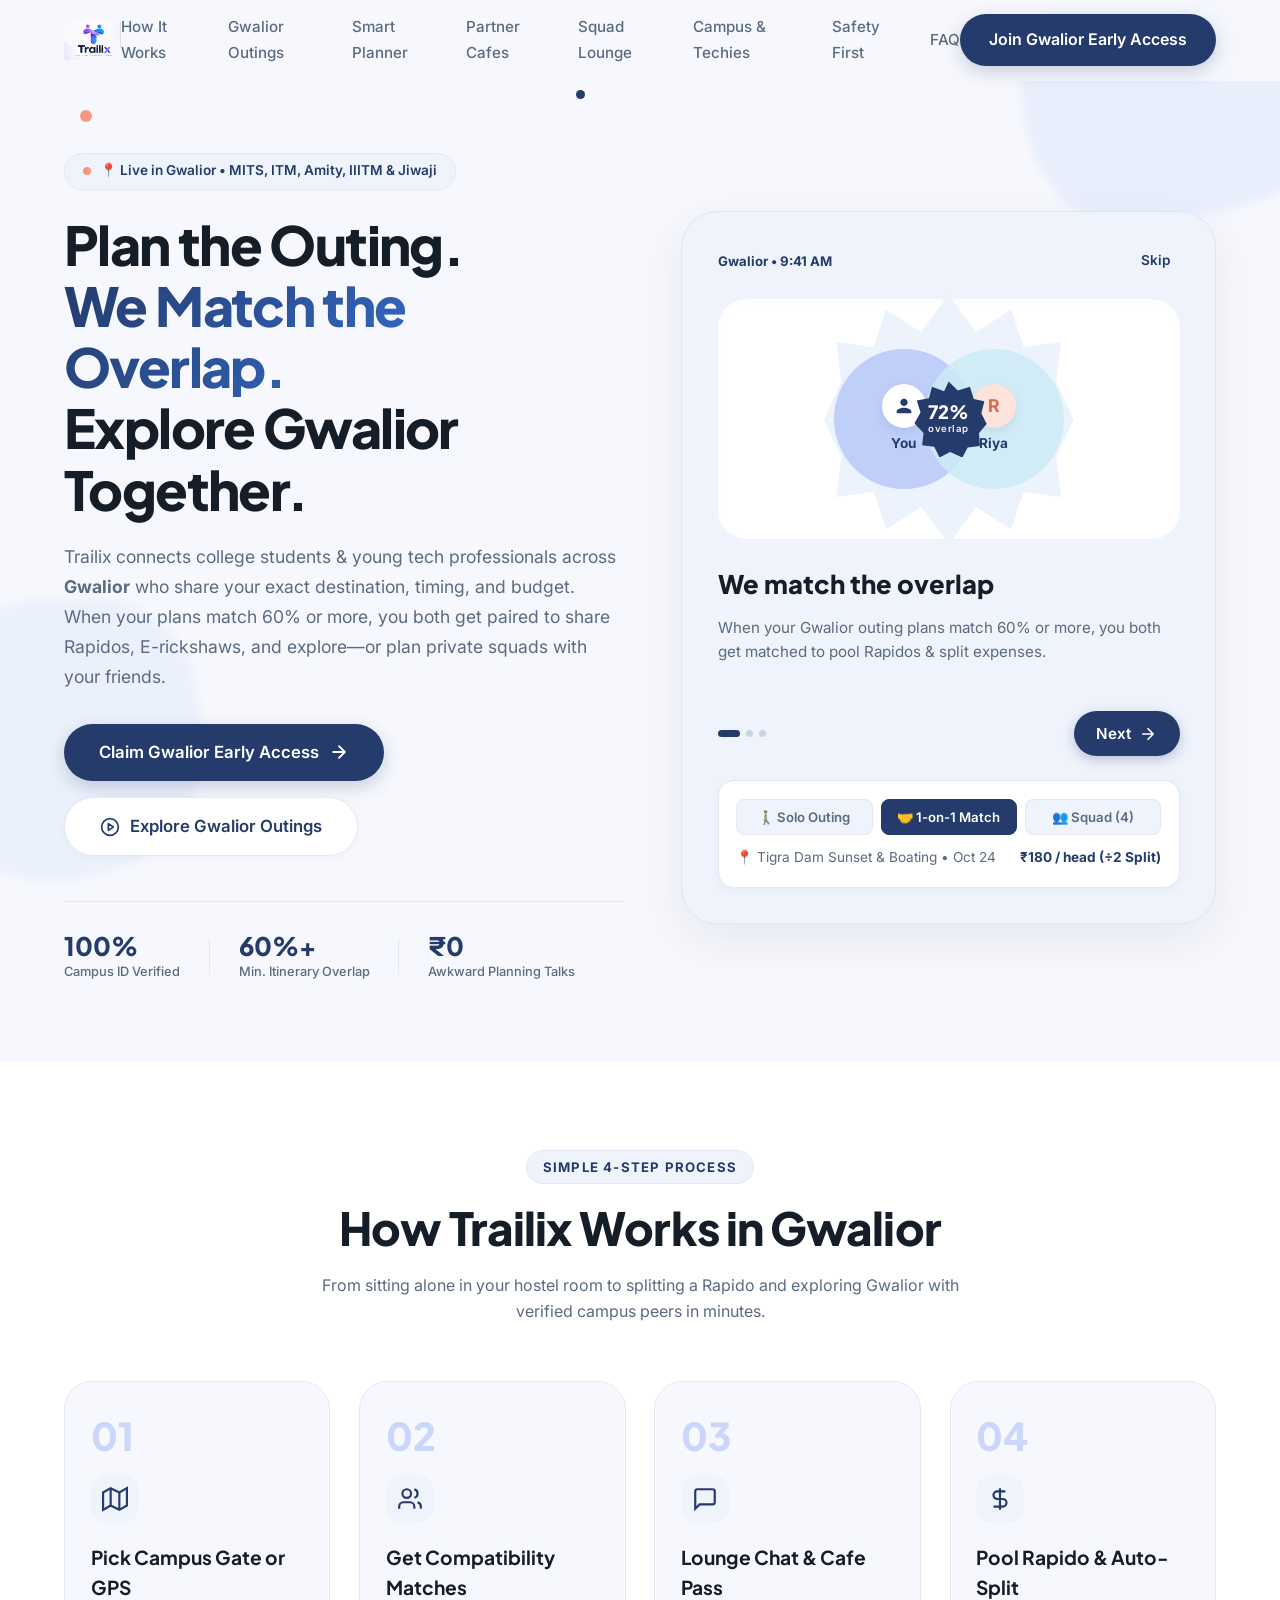
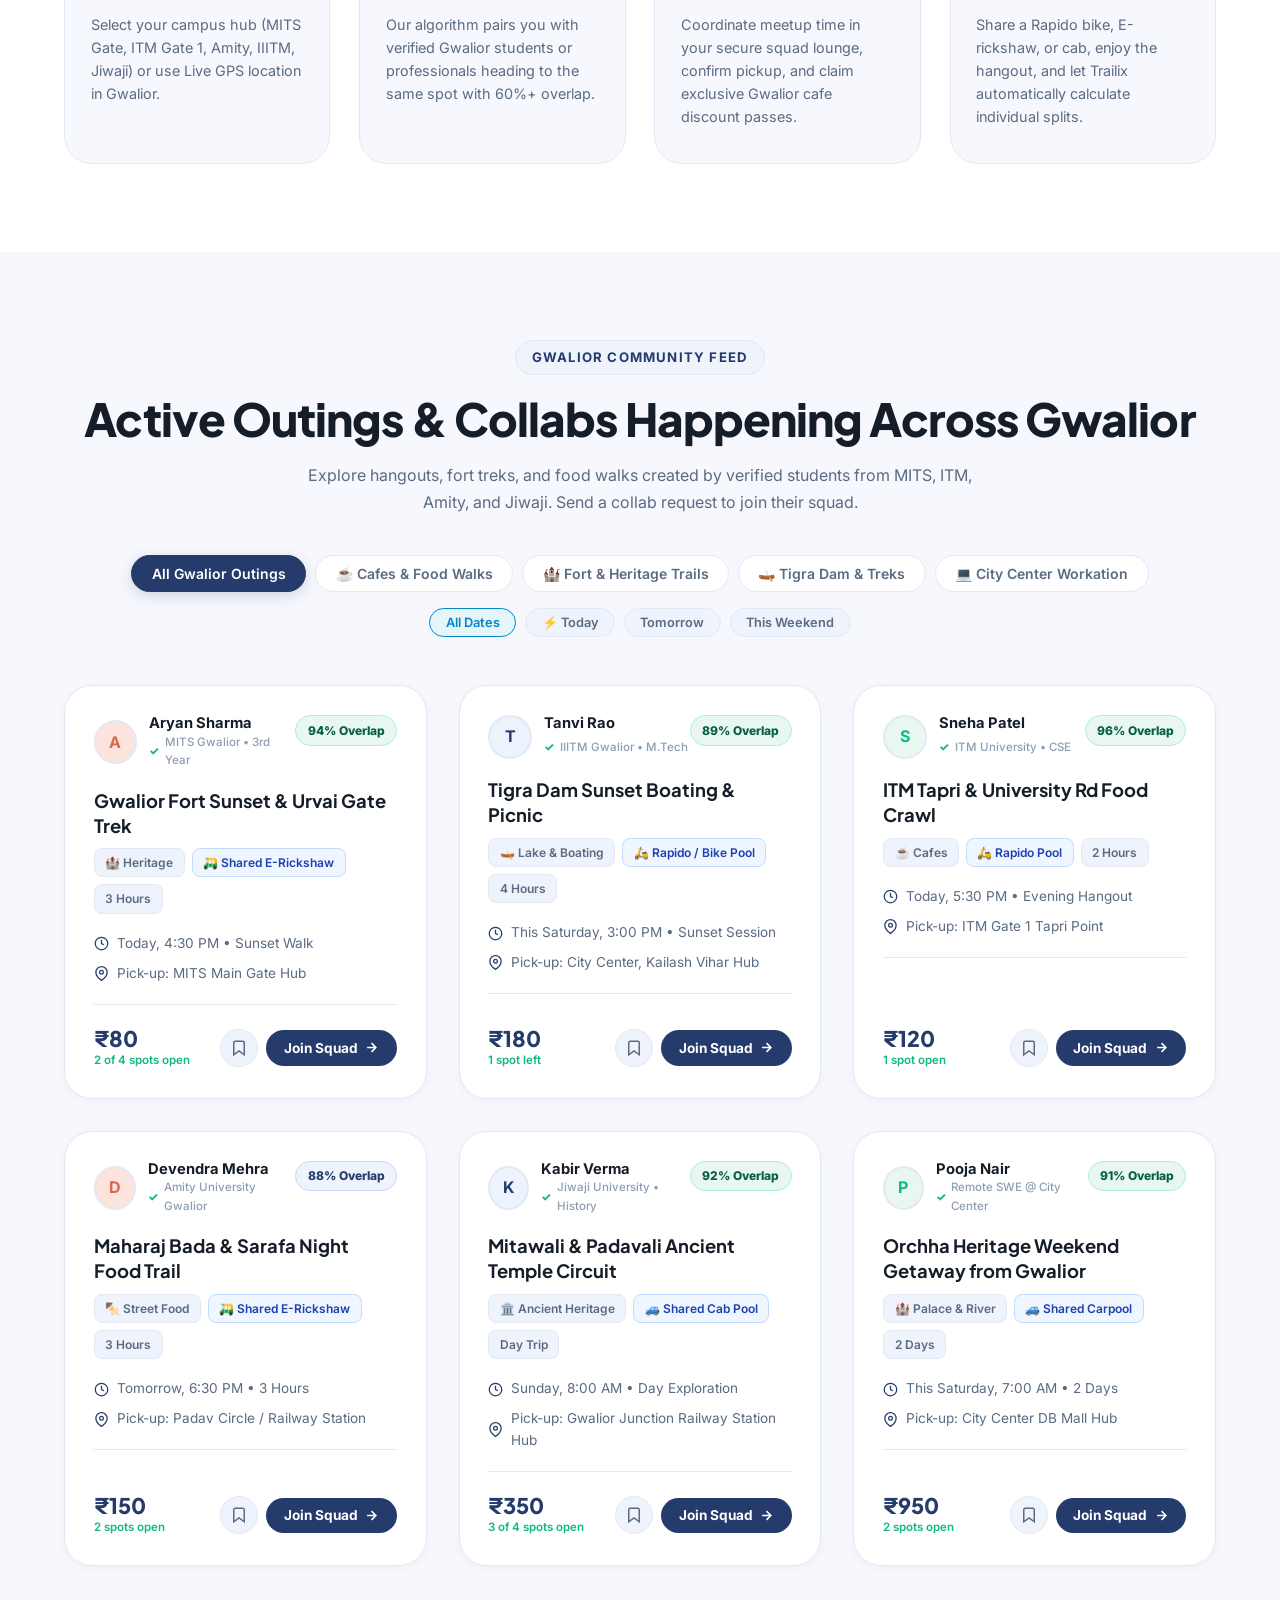
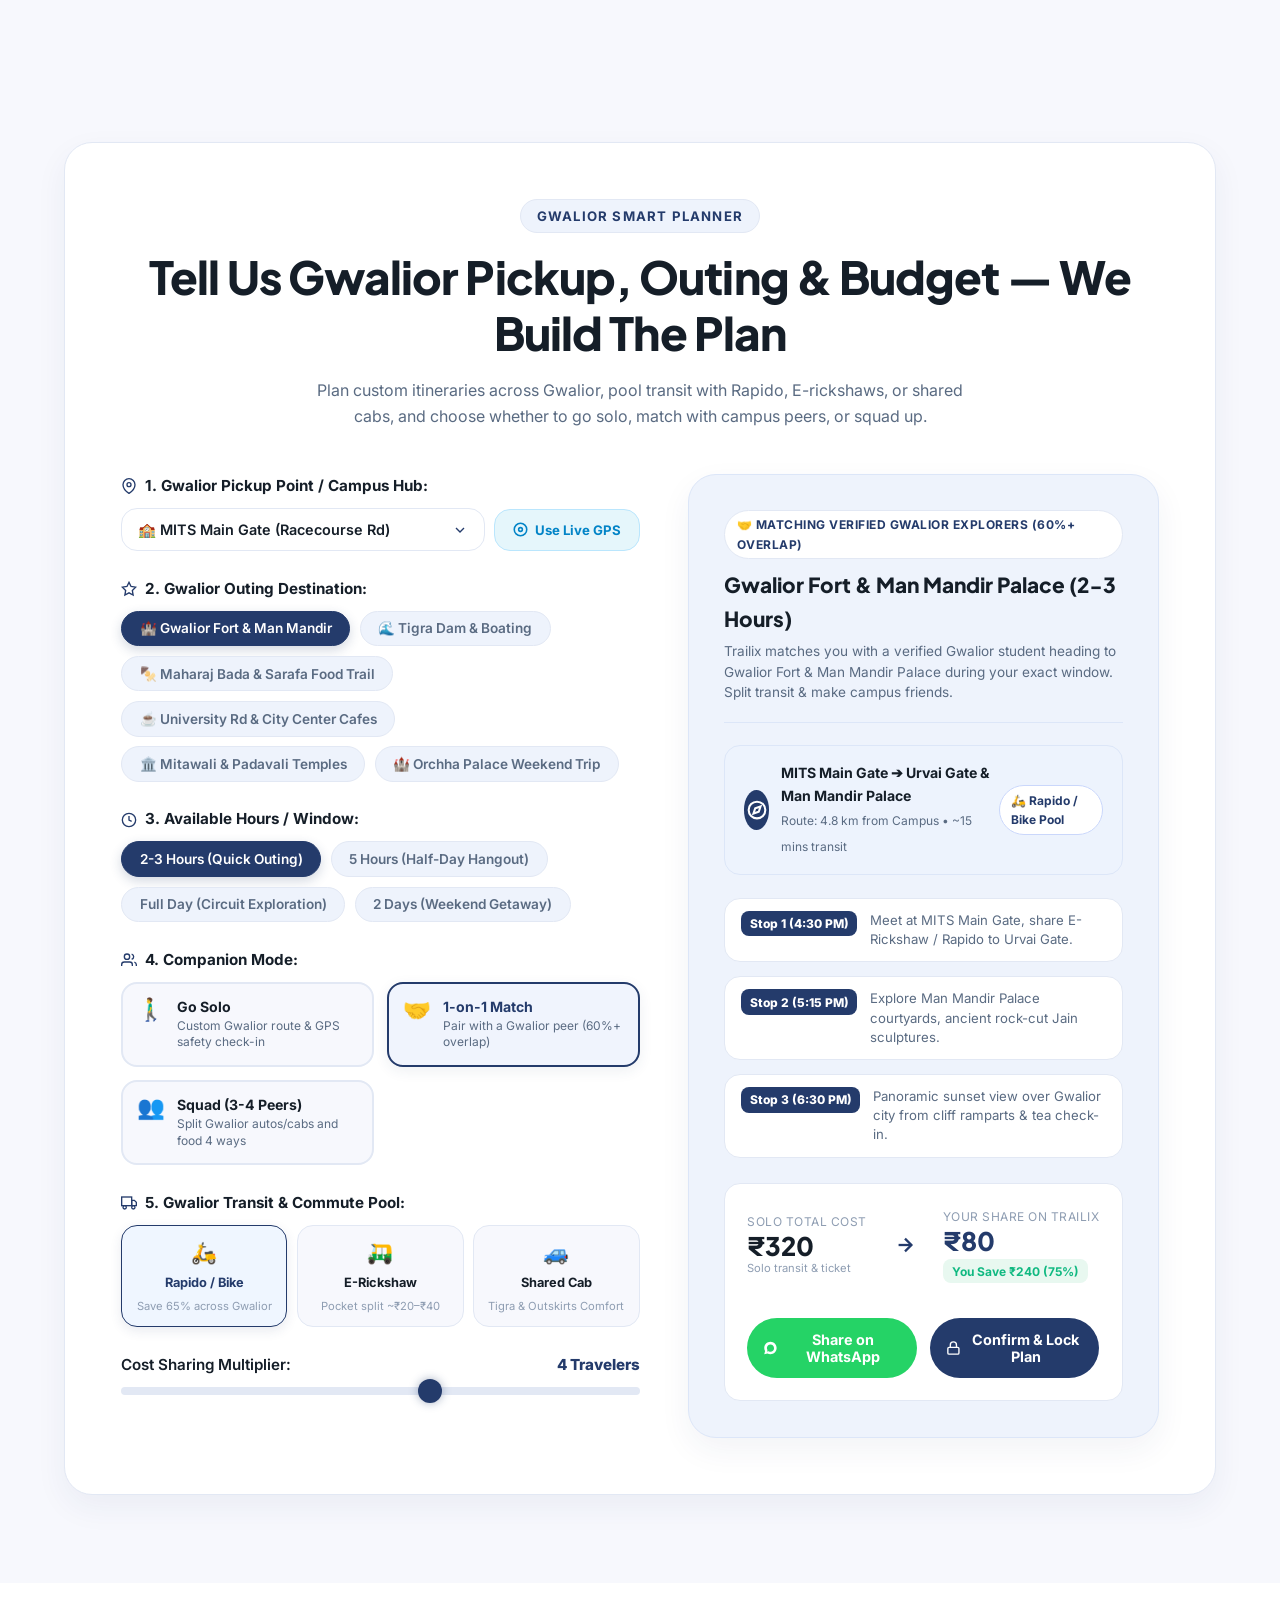
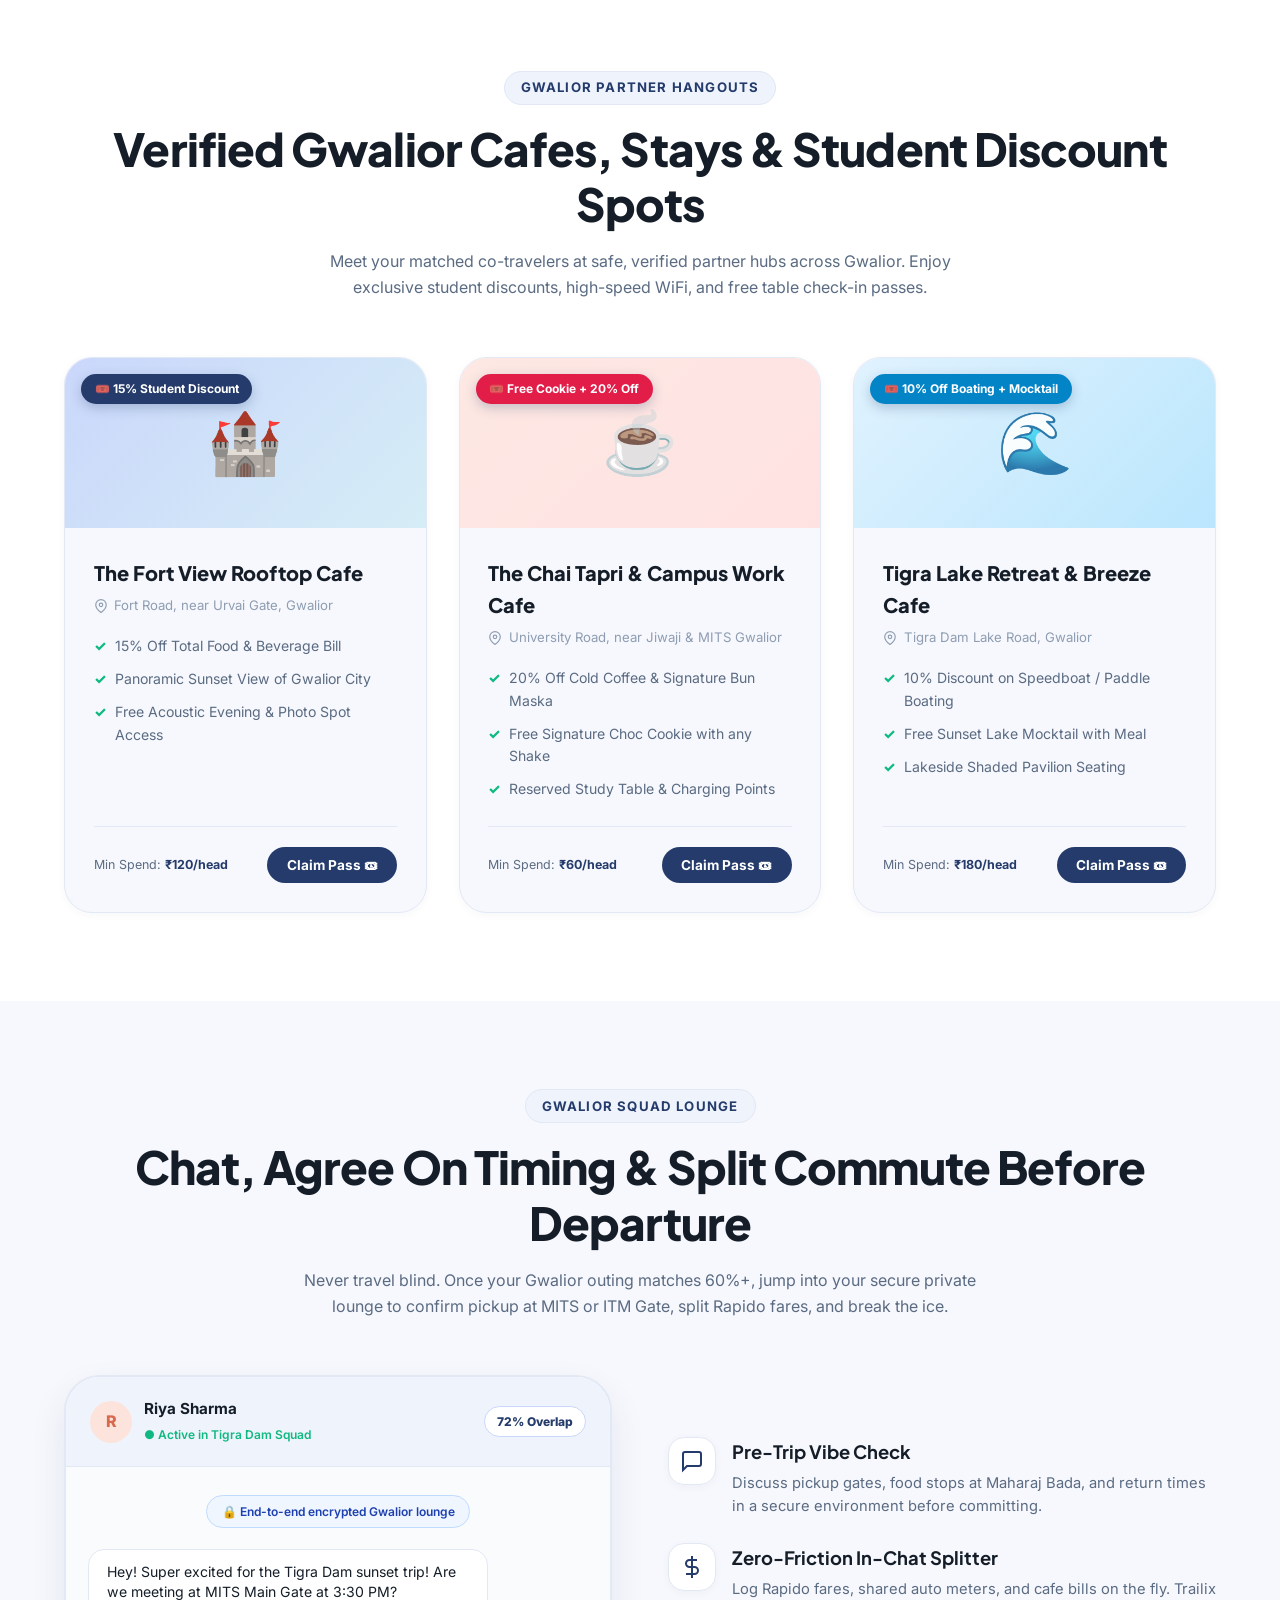
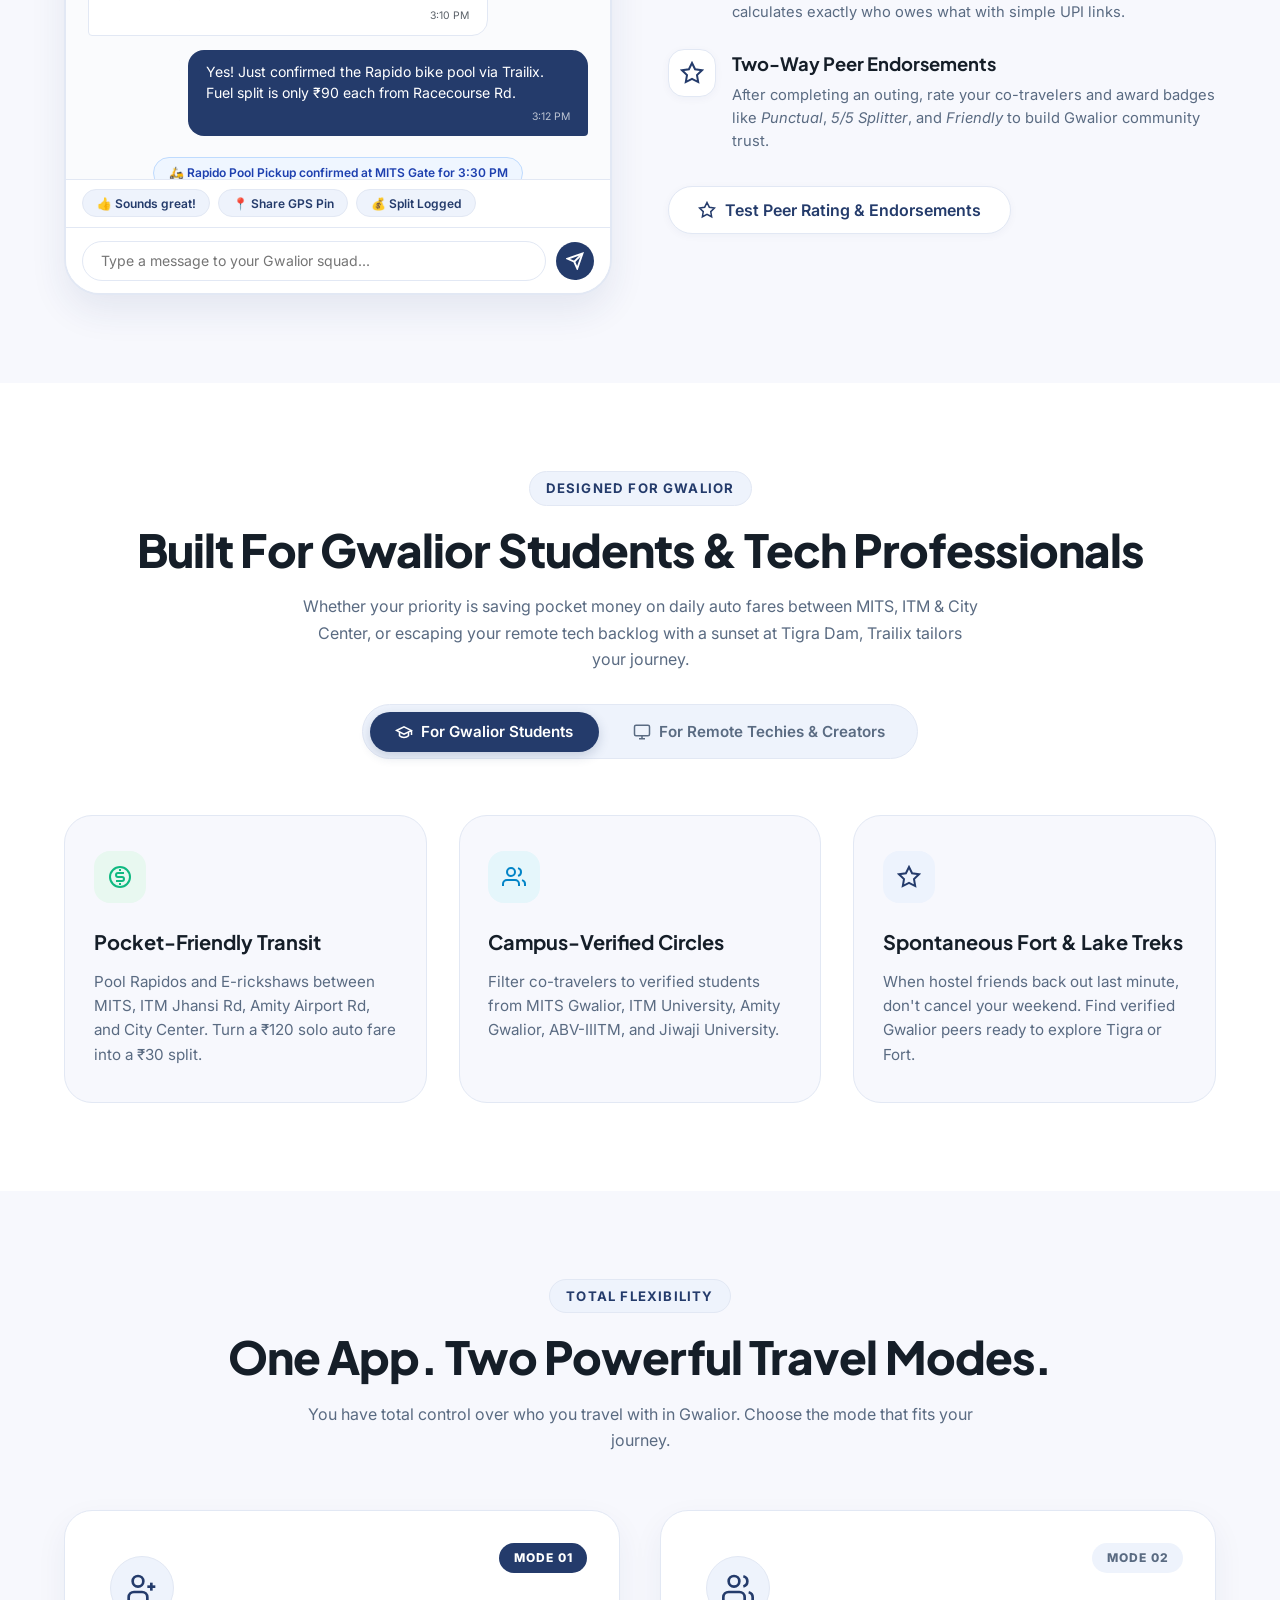
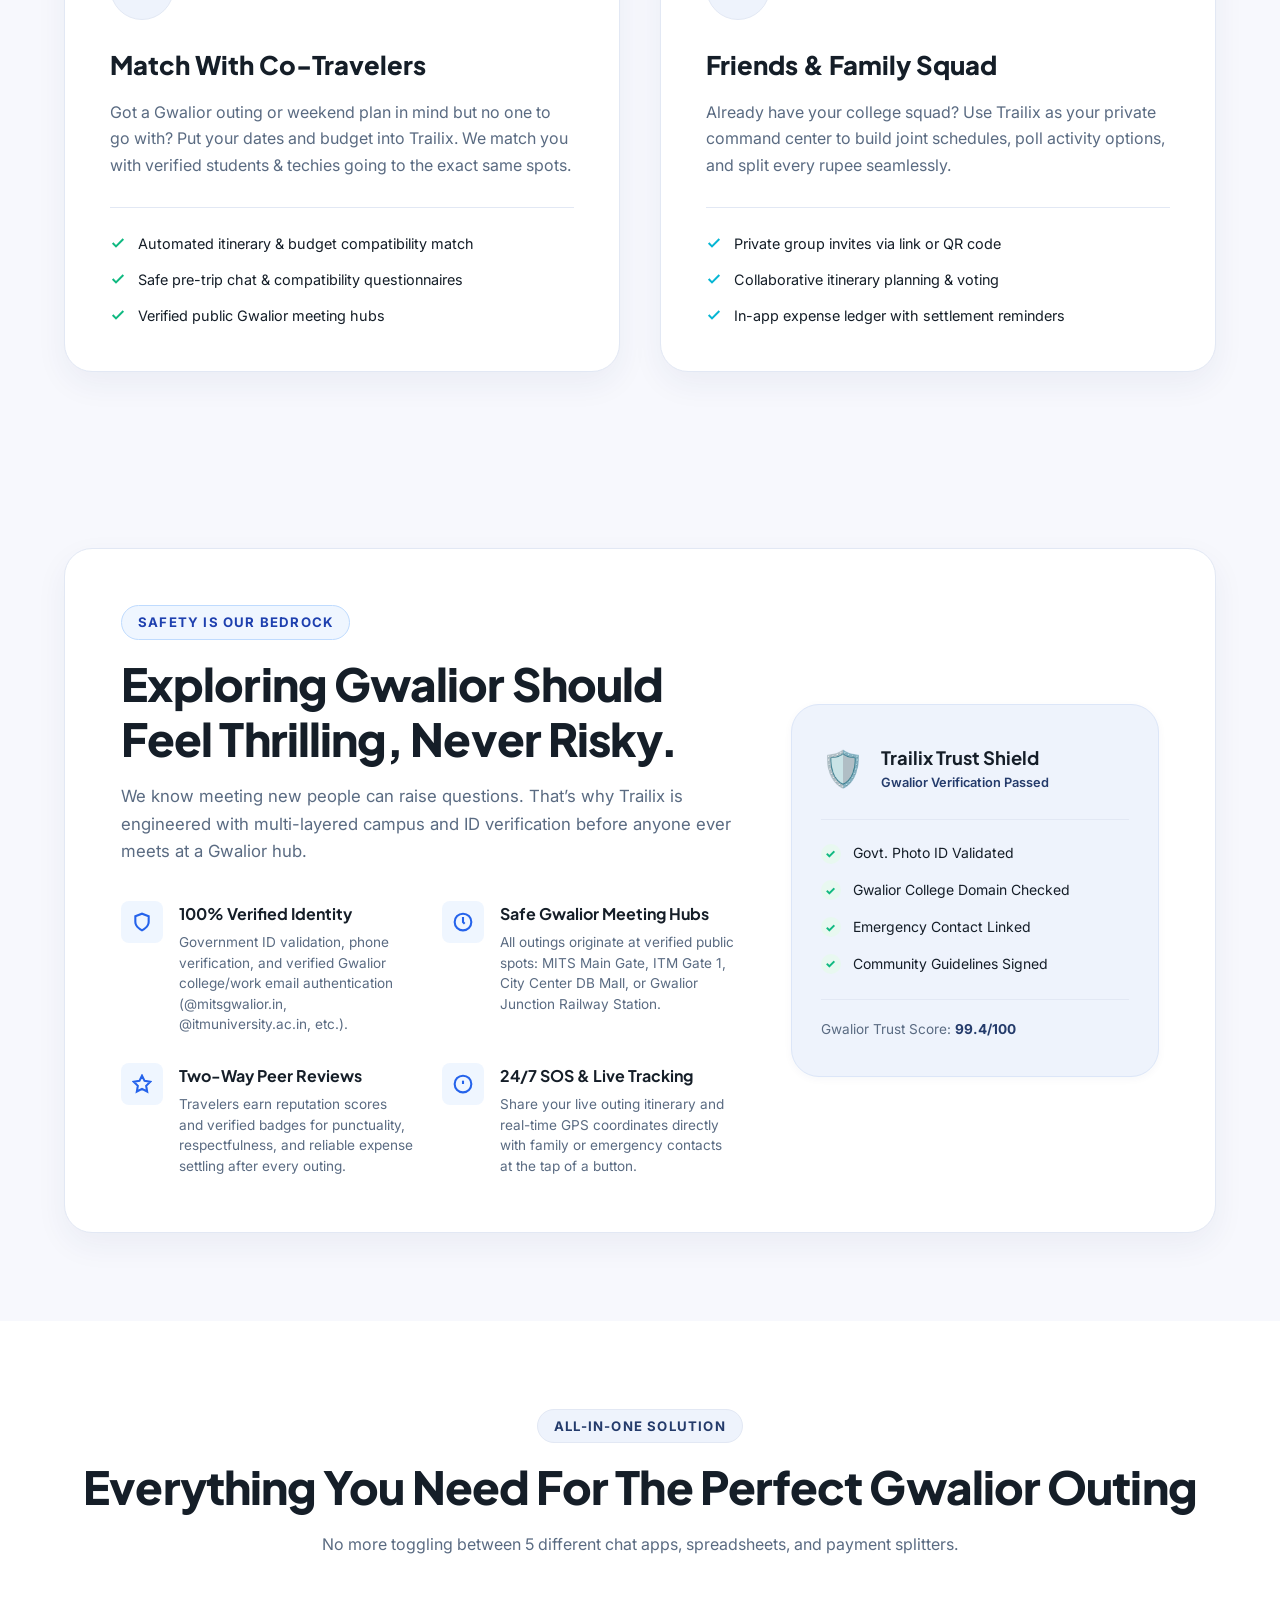
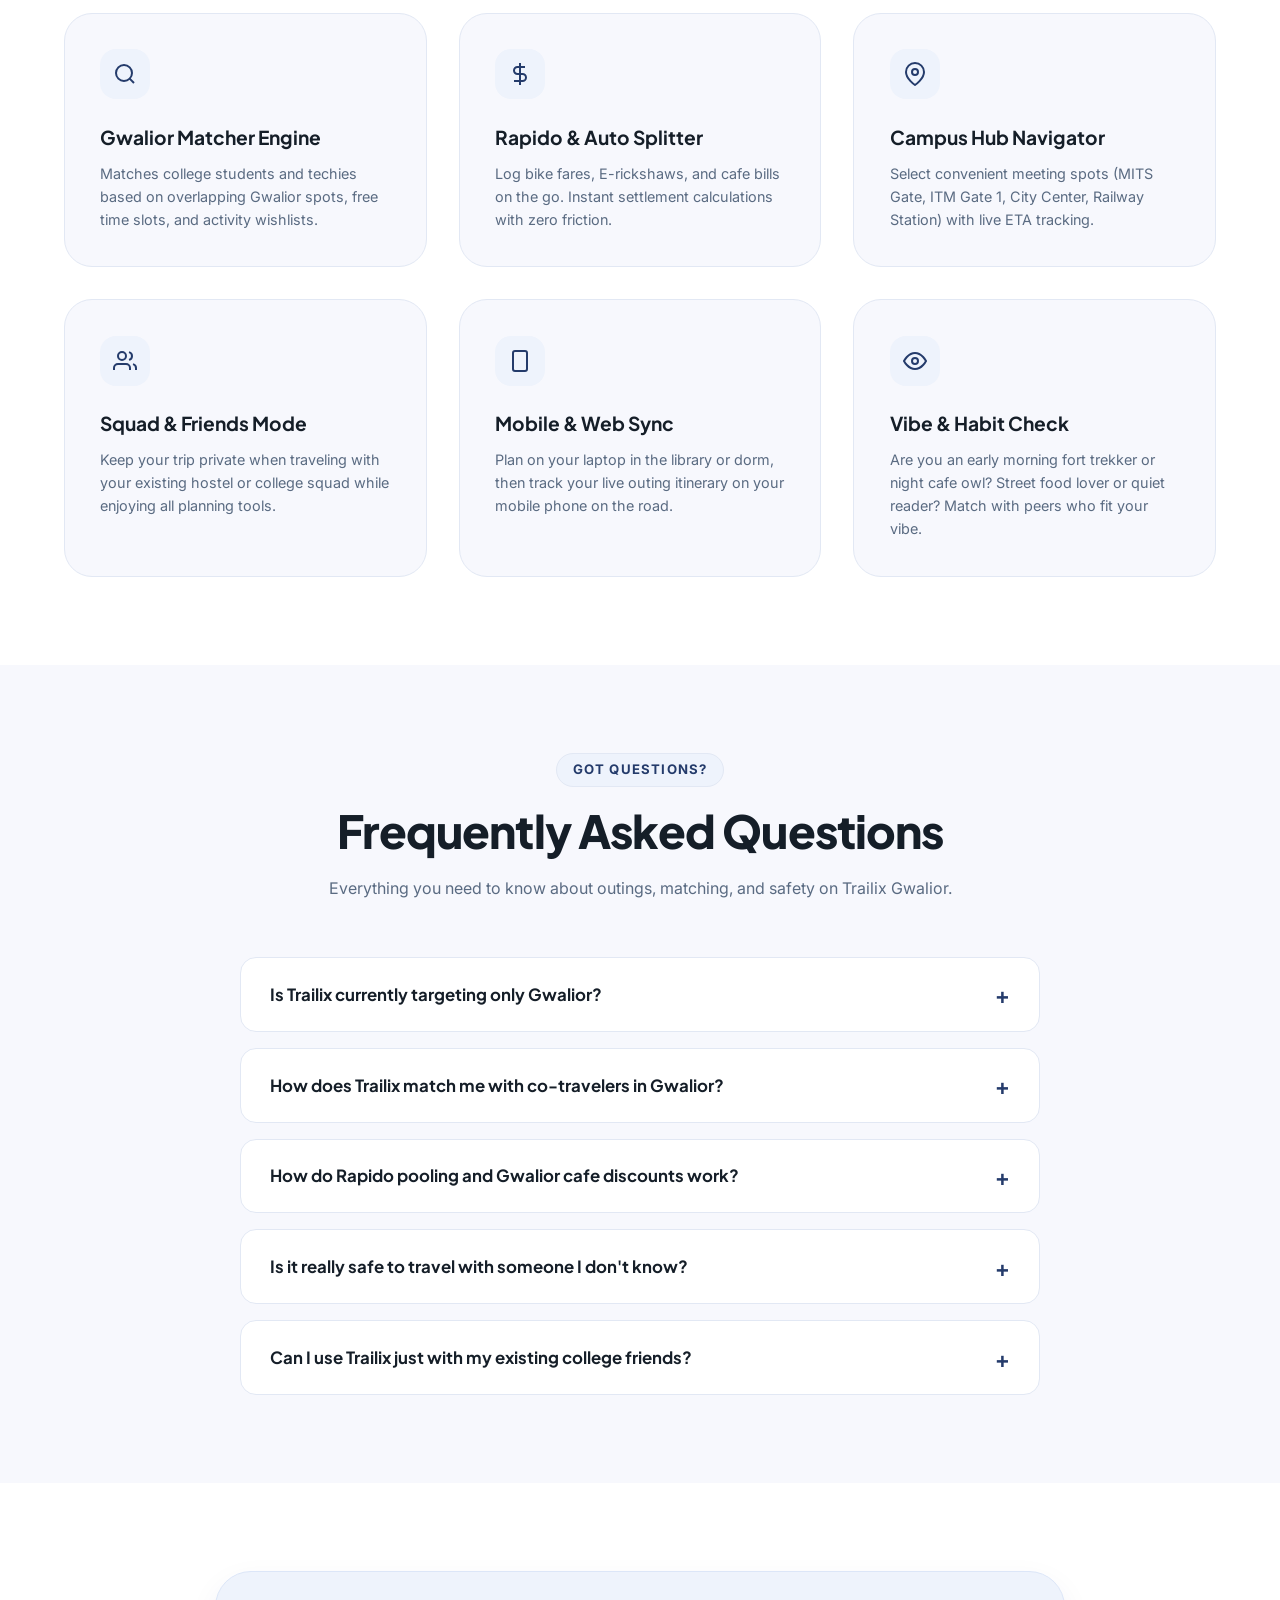
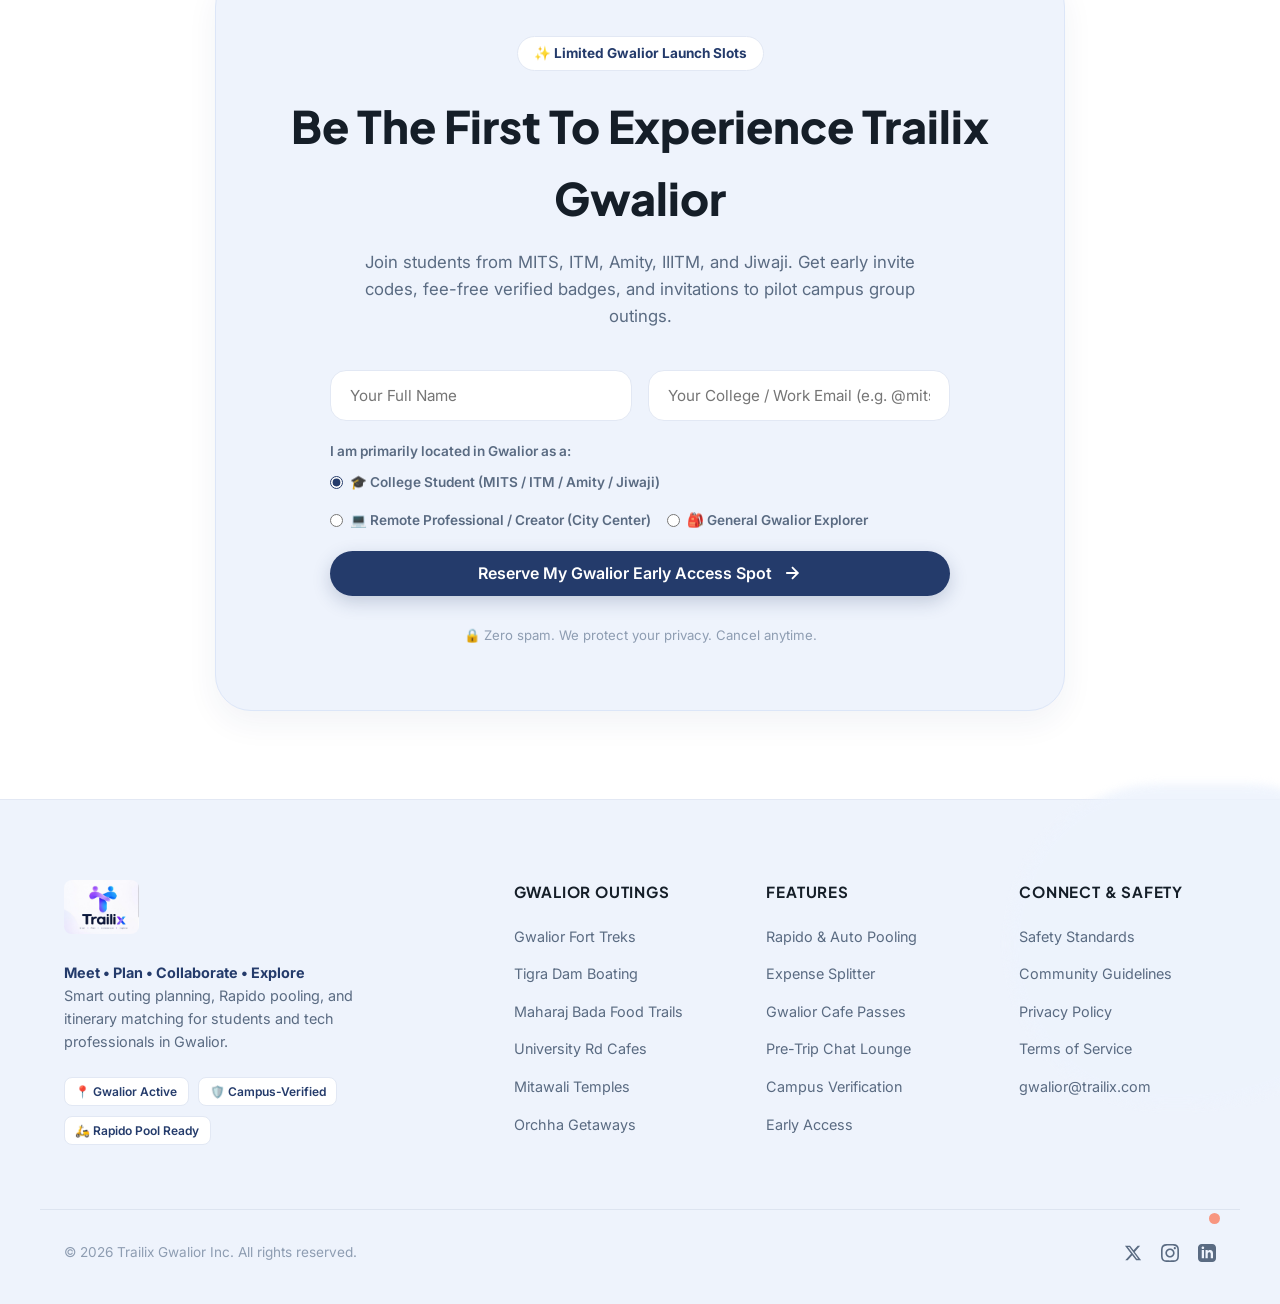
==== commit 00ac5022: "Exclusively localize Trailix for Gwalior campuses, outings, partner cafes and transit pooling" ====
--- a/index.html
+++ b/index.html
@@ -3,9 +3,9 @@
 <head>
   <meta charset="UTF-8">
   <meta name="viewport" content="width=device-width, initial-scale=1.0">
-  <title>Trailix — Match Outings, Split Transit Costs & Explore Together</title>
-  <meta name="description" content="Trailix connects students and tech professionals for budget outings, weekend treks, and workations. Match 60%+ overlapping itineraries, pool Rapidos/cabs, and auto-split expenses.">
-  <meta name="keywords" content="student outings, travel buddy, itinerary matching, split trip cost, rapido pool, cafe discounts, tech workation, college hangouts">
+  <title>Trailix Gwalior — Match Campus Outings, Pool Rapidos & Explore Together</title>
+  <meta name="description" content="Trailix connects students and young professionals across Gwalior (MITS, ITM, Amity, IIITM, Jiwaji) for budget outings, weekend getaways to Tigra Dam & Fort, and transit pooling.">
+  <meta name="keywords" content="Gwalior student outings, MITS Gwalior travel, ITM University hangouts, Gwalior Fort trek, Tigra Dam boating, Rapido pool Gwalior, City Center cafes Gwalior">
   
   <!-- Favicon -->
   <link rel="icon" type="image/jpeg" href="assets/logo.jpeg">
@@ -32,26 +32,27 @@
   <header class="site-header" id="header">
     <div class="container header-container">
       <a href="#" class="brand-logo" aria-label="Trailix Home">
-        <img src="assets/logo.jpeg" alt="Trailix — Meet, Plan, Collaborate, Explore" class="logo-img" id="mainLogo">
+        <img src="assets/logo.jpeg" alt="Trailix Gwalior — Meet, Plan, Collaborate, Explore" class="logo-img" id="mainLogo">
       </a>
 
       <nav class="nav-menu" id="navMenu">
         <ul class="nav-list">
           <li><a href="#how-it-works" class="nav-link">How It Works</a></li>
-          <li><a href="#outings-feed" class="nav-link">Explore Outings</a></li>
+          <li><a href="#outings-feed" class="nav-link">Gwalior Outings</a></li>
           <li><a href="#planner" class="nav-link">Smart Planner</a></li>
           <li><a href="#partner-spots" class="nav-link">Partner Cafes</a></li>
           <li><a href="#squad-chat" class="nav-link">Squad Lounge</a></li>
+          <li><a href="#audiences" class="nav-link">Campus & Techies</a></li>
           <li><a href="#safety" class="nav-link">Safety First</a></li>
           <li><a href="#faq" class="nav-link">FAQ</a></li>
         </ul>
         <div class="mobile-cta-wrapper">
-          <a href="#waitlist" class="btn btn-primary btn-sm mobile-cta">Join Early Access</a>
+          <a href="#waitlist" class="btn btn-primary btn-sm mobile-cta">Join Gwalior Early Access</a>
         </div>
       </nav>
 
       <div class="header-actions">
-        <a href="#waitlist" class="btn btn-primary header-cta">Join Early Access</a>
+        <a href="#waitlist" class="btn btn-primary header-cta">Join Gwalior Early Access</a>
         <button class="hamburger" id="hamburgerBtn" aria-label="Toggle navigation menu">
           <span></span>
           <span></span>
@@ -69,28 +70,28 @@
         <div class="hero-content">
           <div class="pill-badge">
             <span class="pulse-dot"></span>
-            <span>Early Access Open • App & Web Coming Soon</span>
+            <span>📍 Live in Gwalior • MITS, ITM, Amity, IIITM & Jiwaji</span>
           </div>
 
           <h1 class="hero-title">
             Plan the Outing. <br>
             <span class="gradient-text">We Match the Overlap.</span> <br>
-            Explore Together.
+            Explore Gwalior Together.
           </h1>
 
           <p class="hero-description">
-            Trailix connects students & tech professionals with verified co-travelers who share your exact destination, timing, and budget. When your plans match 60% or more, you both get paired—or easily plan private squads with friends.
+            Trailix connects college students & young tech professionals across <strong>Gwalior</strong> who share your exact destination, timing, and budget. When your plans match 60% or more, you both get paired to share Rapidos, E-rickshaws, and explore—or plan private squads with your friends.
           </p>
 
           <!-- Quick Action Buttons -->
           <div class="hero-buttons">
             <a href="#waitlist" class="btn btn-primary btn-lg">
-              <span>Claim Free Early Access</span>
+              <span>Claim Gwalior Early Access</span>
               <svg width="20" height="20" viewBox="0 0 24 24" fill="none" stroke="currentColor" stroke-width="2.2" stroke-linecap="round" stroke-linejoin="round"><path d="M5 12h14M12 5l7 7-7 7"/></svg>
             </a>
             <a href="#outings-feed" class="btn btn-outline btn-lg">
               <svg width="20" height="20" viewBox="0 0 24 24" fill="none" stroke="currentColor" stroke-width="2" stroke-linecap="round" stroke-linejoin="round"><circle cx="12" cy="12" r="10"/><polygon points="10 8 16 12 10 16 10 8"/></svg>
-              <span>Explore Live Outings</span>
+              <span>Explore Gwalior Outings</span>
             </a>
           </div>
 
@@ -98,7 +99,7 @@
           <div class="hero-stats">
             <div class="stat-item">
               <span class="stat-number">100%</span>
-              <span class="stat-label">ID Verified Profiles</span>
+              <span class="stat-label">Campus ID Verified</span>
             </div>
             <div class="stat-divider"></div>
             <div class="stat-item">
@@ -113,12 +114,12 @@
           </div>
         </div>
 
-        <!-- HERO APP SCREEN SHOWCASE (Direct recreation from the Trailix App) -->
+        <!-- HERO APP SCREEN SHOWCASE (Trailix Overlap Screen) -->
         <div class="hero-visual">
           <div class="app-screen-card">
             
             <div class="app-screen-header">
-              <span class="app-screen-time">9:41</span>
+              <span class="app-screen-time">Gwalior • 9:41 AM</span>
               <a href="#waitlist" class="app-screen-skip">Skip</a>
             </div>
 
@@ -138,7 +139,7 @@
                 </div>
 
                 <!-- Starburst Overlap Badge -->
-                <div class="overlap-starburst" id="overlapBadge" title="Click to preview another match!">
+                <div class="overlap-starburst" id="overlapBadge" title="Click to preview another Gwalior match!">
                   <span class="overlap-percentage" id="overlapPercentage">72%</span>
                   <span class="overlap-subtext">overlap</span>
                 </div>
@@ -154,7 +155,7 @@
             <!-- App Screen Content -->
             <div class="app-screen-content">
               <h3 class="app-screen-headline">We match the overlap</h3>
-              <p class="app-screen-subtext">When your itineraries match 60% or more, you both get matched to split transit & explore.</p>
+              <p class="app-screen-subtext">When your Gwalior outing plans match 60% or more, you both get matched to pool Rapidos & split expenses.</p>
 
               <!-- App Screen Footer Stepper & Next Button -->
               <div class="app-screen-footer">
@@ -175,13 +176,13 @@
             <!-- Live Interactive Trip Matcher Toggle inside Card -->
             <div class="hero-planner-preview">
               <div class="planner-toggle-row">
-                <button class="chip" data-mode="solo">🚶‍♂️ Go Solo</button>
+                <button class="chip" data-mode="solo">🚶‍♂️ Solo Outing</button>
                 <button class="chip active" data-mode="match">🤝 1-on-1 Match</button>
                 <button class="chip" data-mode="squad">👥 Squad (4)</button>
               </div>
               <div class="planner-trip-summary" id="plannerSummary">
-                <span>📍 Manali, Himalayas • Oct 24-28</span>
-                <strong>₹3,000 / head (÷4 Split)</strong>
+                <span>📍 Tigra Dam Sunset & Boating • Oct 24</span>
+                <strong>₹180 / head (÷2 Split)</strong>
               </div>
             </div>
 
@@ -197,8 +198,8 @@
         
         <div class="section-header text-center">
           <span class="section-tag">Simple 4-Step Process</span>
-          <h2 class="section-title">How Trailix Works</h2>
-          <p class="section-subtitle">From solo idea to splitting a cab and exploring with verified co-travelers in minutes.</p>
+          <h2 class="section-title">How Trailix Works in Gwalior</h2>
+          <p class="section-subtitle">From sitting alone in your hostel room to splitting a Rapido and exploring Gwalior with verified campus peers in minutes.</p>
         </div>
 
         <div class="steps-flow">
@@ -208,8 +209,8 @@
             <div class="step-icon">
               <svg width="26" height="26" viewBox="0 0 24 24" fill="none" stroke="currentColor" stroke-width="2"><polygon points="1 6 1 22 8 18 16 22 23 18 23 2 16 6 8 2 1 6"/><line x1="8" y1="2" x2="8" y2="18"/><line x1="16" y1="6" x2="16" y2="22"/></svg>
             </div>
-            <h4>Input Location & Budget</h4>
-            <p>Pick your campus hub or GPS point, select your available time window, and target budget per person.</p>
+            <h4>Pick Campus Gate or GPS</h4>
+            <p>Select your campus hub (MITS Gate, ITM Gate 1, Amity, IIITM, Jiwaji) or use Live GPS location in Gwalior.</p>
           </div>
 
           <!-- Step 2 -->
@@ -219,7 +220,7 @@
               <svg width="26" height="26" viewBox="0 0 24 24" fill="none" stroke="currentColor" stroke-width="2"><path d="M16 21v-2a4 4 0 0 0-4-4H6a4 4 0 0 0-4 4v2"/><circle cx="9" cy="7" r="4"/><path d="M22 21v-2a4 4 0 0 0-3-3.87"/><path d="M16 3.13a4 4 0 0 1 0 7.75"/></svg>
             </div>
             <h4>Get Compatibility Matches</h4>
-            <p>Our algorithm matches you with verified peers heading in the same direction with a 60%+ itinerary overlap.</p>
+            <p>Our algorithm pairs you with verified Gwalior students or professionals heading to the same spot with 60%+ overlap.</p>
           </div>
 
           <!-- Step 3 -->
@@ -228,8 +229,8 @@
             <div class="step-icon">
               <svg width="26" height="26" viewBox="0 0 24 24" fill="none" stroke="currentColor" stroke-width="2"><path d="M21 15a2 2 0 0 1-2 2H7l-4 4V5a2 2 0 0 1 2-2h14a2 2 0 0 1 2 2z"/></svg>
             </div>
-            <h4>Lounge Chat & Lock Plan</h4>
-            <p>Chat inside the secure pre-trip squad lounge, confirm pickup spot, and claim partner cafe discounts.</p>
+            <h4>Lounge Chat & Cafe Pass</h4>
+            <p>Coordinate meetup time in your secure squad lounge, confirm pickup, and claim exclusive Gwalior cafe discount passes.</p>
           </div>
 
           <!-- Step 4 -->
@@ -238,33 +239,33 @@
             <div class="step-icon">
               <svg width="26" height="26" viewBox="0 0 24 24" fill="none" stroke="currentColor" stroke-width="2"><path d="M12 2v20M17 5H9.5a3.5 3.5 0 0 0 0 7h5a3.5 3.5 0 0 1 0 7H6"/></svg>
             </div>
-            <h4>Pool Transit & Auto-Split</h4>
-            <p>Share a Rapido, Auto, or Cab, enjoy the outing, and let Trailix automatically calculate individual splits.</p>
+            <h4>Pool Rapido & Auto-Split</h4>
+            <p>Share a Rapido bike, E-rickshaw, or cab, enjoy the hangout, and let Trailix automatically calculate individual splits.</p>
           </div>
         </div>
 
       </div>
     </section>
 
-    <!-- COMMUNITY OUTINGS & COLLAB FEED (INSPIRED BY MEETRA) -->
+    <!-- COMMUNITY OUTINGS & COLLAB FEED (GWALIOR LOCALIZED) -->
     <section class="section outings-section" id="outings-feed">
       <div class="container">
         
         <div class="section-header text-center">
-          <span class="section-tag">Live Community Feed</span>
-          <h2 class="section-title">Active Outings & Collabs Happening Now</h2>
+          <span class="section-tag">Gwalior Community Feed</span>
+          <h2 class="section-title">Active Outings & Collabs Happening Across Gwalior</h2>
           <p class="section-subtitle">
-            Explore hangouts, treks, and workations created by verified students and tech professionals. Send a collab request to join their squad.
+            Explore hangouts, fort treks, and food walks created by verified students from MITS, ITM, Amity, and Jiwaji. Send a collab request to join their squad.
           </p>
 
           <!-- Feed Filters (Categories & Time) -->
           <div class="feed-filter-bar">
             <div class="filter-category-group" id="feedCategoryFilters">
-              <button class="filter-chip active" data-cat="all">All Outings</button>
+              <button class="filter-chip active" data-cat="all">All Gwalior Outings</button>
               <button class="filter-chip" data-cat="cafes">☕ Cafes & Food Walks</button>
-              <button class="filter-chip" data-cat="heritage">🏰 Heritage Trails</button>
-              <button class="filter-chip" data-cat="adventure">🛶 Weekend Adventures</button>
-              <button class="filter-chip" data-cat="workation">💻 Tech Workations</button>
+              <button class="filter-chip" data-cat="heritage">🏰 Fort & Heritage Trails</button>
+              <button class="filter-chip" data-cat="adventure">🛶 Tigra Dam & Treks</button>
+              <button class="filter-chip" data-cat="workation">💻 City Center Workation</button>
             </div>
 
             <div class="filter-time-group" id="feedTimeFilters">
@@ -279,8 +280,8 @@
         <!-- Outings Grid -->
         <div class="outings-grid" id="outingsGrid">
           
-          <!-- Outing Card 1 -->
-          <div class="outing-card" data-category="adventure" data-time="weekend">
+          <!-- Outing Card 1: Gwalior Fort -->
+          <div class="outing-card" data-category="heritage" data-time="today">
             <div class="outing-card-header">
               <div class="host-profile">
                 <div class="host-avatar coral">A</div>
@@ -292,35 +293,35 @@
               <span class="match-score-badge high">94% Overlap</span>
             </div>
 
-            <h3 class="outing-title">Old Manali Snow Hike & Cafe Crawl</h3>
+            <h3 class="outing-title">Gwalior Fort Sunset & Urvai Gate Trek</h3>
             
             <div class="outing-meta-tags">
-              <span class="meta-pill">🏔️ Adventure</span>
-              <span class="meta-pill transit">🚙 Shared Cab Pool</span>
-              <span class="meta-pill">3 Days</span>
+              <span class="meta-pill">🏰 Heritage</span>
+              <span class="meta-pill transit">🛺 Shared E-Rickshaw</span>
+              <span class="meta-pill">3 Hours</span>
             </div>
 
             <div class="outing-details-list">
               <div class="detail-line">
                 <svg width="15" height="15" viewBox="0 0 24 24" fill="none" stroke="currentColor" stroke-width="2"><circle cx="12" cy="12" r="10"/><polyline points="12 6 12 12 16 14"/></svg>
-                <span>Sat, 7:00 AM • 3-Day Expedition</span>
+                <span>Today, 4:30 PM • Sunset Walk</span>
               </div>
               <div class="detail-line">
                 <svg width="15" height="15" viewBox="0 0 24 24" fill="none" stroke="currentColor" stroke-width="2"><path d="M21 10c0 7-9 13-9 13s-9-6-9-13a9 9 0 0 1 18 0z"/><circle cx="12" cy="10" r="3"/></svg>
-                <span>Pick-up: Kashmiri Gate ISBT Hub</span>
+                <span>Pick-up: MITS Main Gate Hub</span>
               </div>
             </div>
 
             <div class="outing-card-footer">
               <div class="cost-split-preview">
-                <span class="cost-per-head">₹1,200</span>
+                <span class="cost-per-head">₹80</span>
                 <span class="spots-status">2 of 4 spots open</span>
               </div>
               <div class="outing-card-actions">
                 <button class="btn-bookmark" aria-label="Bookmark outing" data-id="1">
                   <svg width="18" height="18" viewBox="0 0 24 24" fill="none" stroke="currentColor" stroke-width="2"><path d="M19 21l-7-5-7 5V5a2 2 0 0 1 2-2h10a2 2 0 0 1 2 2z"/></svg>
                 </button>
-                <button class="btn-collab" data-host="Aryan Sharma" data-title="Old Manali Snow Hike & Cafe Crawl" data-match="94%" data-cost="₹1,200" data-hub="Kashmiri Gate ISBT Hub">
+                <button class="btn-collab" data-host="Aryan Sharma" data-title="Gwalior Fort Sunset & Urvai Gate Trek" data-match="94%" data-cost="₹80" data-hub="MITS Main Gate Hub">
                   <span>Join Squad</span>
                   <svg width="15" height="15" viewBox="0 0 24 24" fill="none" stroke="currentColor" stroke-width="2.5"><path d="M5 12h14M12 5l7 7-7 7"/></svg>
                 </button>
@@ -328,48 +329,48 @@
             </div>
           </div>
 
-          <!-- Outing Card 2 -->
-          <div class="outing-card" data-category="workation" data-time="tomorrow">
+          <!-- Outing Card 2: Tigra Dam -->
+          <div class="outing-card" data-category="adventure" data-time="weekend">
             <div class="outing-card-header">
               <div class="host-profile">
                 <div class="host-avatar blue">T</div>
                 <div class="host-details">
                   <strong>Tanvi Rao</strong>
-                  <span class="host-tag"><span class="verified-dot">✓</span> Remote SWE @ Tech</span>
+                  <span class="host-tag"><span class="verified-dot">✓</span> IIITM Gwalior • M.Tech</span>
                 </div>
               </div>
               <span class="match-score-badge high">89% Overlap</span>
             </div>
 
-            <h3 class="outing-title">South Goa Sunset Scooter & Beach Workation</h3>
+            <h3 class="outing-title">Tigra Dam Sunset Boating & Picnic</h3>
             
             <div class="outing-meta-tags">
-              <span class="meta-pill">💻 Workation</span>
-              <span class="meta-pill transit">🛵 Scooter Pool</span>
-              <span class="meta-pill">Work Friendly</span>
+              <span class="meta-pill">🛶 Lake & Boating</span>
+              <span class="meta-pill transit">🛵 Rapido / Bike Pool</span>
+              <span class="meta-pill">4 Hours</span>
             </div>
 
             <div class="outing-details-list">
               <div class="detail-line">
                 <svg width="15" height="15" viewBox="0 0 24 24" fill="none" stroke="currentColor" stroke-width="2"><circle cx="12" cy="12" r="10"/><polyline points="12 6 12 12 16 14"/></svg>
-                <span>Tomorrow, 4:30 PM • Sunset Session</span>
+                <span>This Saturday, 3:00 PM • Sunset Session</span>
               </div>
               <div class="detail-line">
                 <svg width="15" height="15" viewBox="0 0 24 24" fill="none" stroke="currentColor" stroke-width="2"><path d="M21 10c0 7-9 13-9 13s-9-6-9-13a9 9 0 0 1 18 0z"/><circle cx="12" cy="10" r="3"/></svg>
-                <span>Pick-up: Anjuna Beach Circle</span>
+                <span>Pick-up: City Center, Kailash Vihar Hub</span>
               </div>
             </div>
 
             <div class="outing-card-footer">
               <div class="cost-split-preview">
-                <span class="cost-per-head">₹450</span>
+                <span class="cost-per-head">₹180</span>
                 <span class="spots-status">1 spot left</span>
               </div>
               <div class="outing-card-actions">
                 <button class="btn-bookmark" aria-label="Bookmark outing" data-id="2">
                   <svg width="18" height="18" viewBox="0 0 24 24" fill="none" stroke="currentColor" stroke-width="2"><path d="M19 21l-7-5-7 5V5a2 2 0 0 1 2-2h10a2 2 0 0 1 2 2z"/></svg>
                 </button>
-                <button class="btn-collab" data-host="Tanvi Rao" data-title="South Goa Sunset Scooter & Beach Workation" data-match="89%" data-cost="₹450" data-hub="Anjuna Beach Circle">
+                <button class="btn-collab" data-host="Tanvi Rao" data-title="Tigra Dam Sunset Boating & Picnic" data-match="89%" data-cost="₹180" data-hub="City Center, Kailash Vihar Hub">
                   <span>Join Squad</span>
                   <svg width="15" height="15" viewBox="0 0 24 24" fill="none" stroke="currentColor" stroke-width="2.5"><path d="M5 12h14M12 5l7 7-7 7"/></svg>
                 </button>
@@ -377,7 +378,7 @@
             </div>
           </div>
 
-          <!-- Outing Card 3 -->
+          <!-- Outing Card 3: ITM Tapri Food Crawl -->
           <div class="outing-card" data-category="cafes" data-time="today">
             <div class="outing-card-header">
               <div class="host-profile">
@@ -390,35 +391,35 @@
               <span class="match-score-badge high">96% Overlap</span>
             </div>
 
-            <h3 class="outing-title">Campus Chai Tapri & Street Food Walk</h3>
+            <h3 class="outing-title">ITM Tapri & University Rd Food Crawl</h3>
             
             <div class="outing-meta-tags">
               <span class="meta-pill">☕ Cafes</span>
               <span class="meta-pill transit">🛵 Rapido Pool</span>
-              <span class="meta-pill">Quick Outing</span>
+              <span class="meta-pill">2 Hours</span>
             </div>
 
             <div class="outing-details-list">
               <div class="detail-line">
                 <svg width="15" height="15" viewBox="0 0 24 24" fill="none" stroke="currentColor" stroke-width="2"><circle cx="12" cy="12" r="10"/><polyline points="12 6 12 12 16 14"/></svg>
-                <span>Today, 5:30 PM • 2 Hours</span>
+                <span>Today, 5:30 PM • Evening Hangout</span>
               </div>
               <div class="detail-line">
                 <svg width="15" height="15" viewBox="0 0 24 24" fill="none" stroke="currentColor" stroke-width="2"><path d="M21 10c0 7-9 13-9 13s-9-6-9-13a9 9 0 0 1 18 0z"/><circle cx="12" cy="10" r="3"/></svg>
-                <span>Pick-up: ITM Gate 1 Tapri</span>
+                <span>Pick-up: ITM Gate 1 Tapri Point</span>
               </div>
             </div>
 
             <div class="outing-card-footer">
               <div class="cost-split-preview">
-                <span class="cost-per-head">₹180</span>
+                <span class="cost-per-head">₹120</span>
                 <span class="spots-status">1 spot open</span>
               </div>
               <div class="outing-card-actions">
                 <button class="btn-bookmark" aria-label="Bookmark outing" data-id="3">
                   <svg width="18" height="18" viewBox="0 0 24 24" fill="none" stroke="currentColor" stroke-width="2"><path d="M19 21l-7-5-7 5V5a2 2 0 0 1 2-2h10a2 2 0 0 1 2 2z"/></svg>
                 </button>
-                <button class="btn-collab" data-host="Sneha Patel" data-title="Campus Chai Tapri & Street Food Walk" data-match="96%" data-cost="₹180" data-hub="ITM Gate 1 Tapri">
+                <button class="btn-collab" data-host="Sneha Patel" data-title="ITM Tapri & University Rd Food Crawl" data-match="96%" data-cost="₹120" data-hub="ITM Gate 1 Tapri Point">
                   <span>Join Squad</span>
                   <svg width="15" height="15" viewBox="0 0 24 24" fill="none" stroke="currentColor" stroke-width="2.5"><path d="M5 12h14M12 5l7 7-7 7"/></svg>
                 </button>
@@ -426,48 +427,48 @@
             </div>
           </div>
 
-          <!-- Outing Card 4 -->
-          <div class="outing-card" data-category="heritage" data-time="today">
+          <!-- Outing Card 4: Maharaj Bada Food Walk -->
+          <div class="outing-card" data-category="cafes" data-time="tomorrow">
             <div class="outing-card-header">
               <div class="host-profile">
                 <div class="host-avatar coral">D</div>
                 <div class="host-details">
                   <strong>Devendra Mehra</strong>
-                  <span class="host-tag"><span class="verified-dot">✓</span> Amity University • BBA</span>
-                </div>
-              </div>
-              <span class="match-score-badge">87% Overlap</span>
-            </div>
-
-            <h3 class="outing-title">Sunset Heritage Walk & Fort Photography</h3>
+                  <span class="host-tag"><span class="verified-dot">✓</span> Amity University Gwalior</span>
+                </div>
+              </div>
+              <span class="match-score-badge">88% Overlap</span>
+            </div>
+
+            <h3 class="outing-title">Maharaj Bada & Sarafa Night Food Trail</h3>
             
             <div class="outing-meta-tags">
-              <span class="meta-pill">🏰 Heritage</span>
-              <span class="meta-pill transit">🛺 E-Rickshaw Share</span>
+              <span class="meta-pill">🍢 Street Food</span>
+              <span class="meta-pill transit">🛺 Shared E-Rickshaw</span>
               <span class="meta-pill">3 Hours</span>
             </div>
 
             <div class="outing-details-list">
               <div class="detail-line">
                 <svg width="15" height="15" viewBox="0 0 24 24" fill="none" stroke="currentColor" stroke-width="2"><circle cx="12" cy="12" r="10"/><polyline points="12 6 12 12 16 14"/></svg>
-                <span>Today, 4:30 PM • 3 Hours</span>
+                <span>Tomorrow, 6:30 PM • 3 Hours</span>
               </div>
               <div class="detail-line">
                 <svg width="15" height="15" viewBox="0 0 24 24" fill="none" stroke="currentColor" stroke-width="2"><path d="M21 10c0 7-9 13-9 13s-9-6-9-13a9 9 0 0 1 18 0z"/><circle cx="12" cy="10" r="3"/></svg>
-                <span>Pick-up: MITS Main Gate</span>
+                <span>Pick-up: Padav Circle / Railway Station</span>
               </div>
             </div>
 
             <div class="outing-card-footer">
               <div class="cost-split-preview">
-                <span class="cost-per-head">₹120</span>
+                <span class="cost-per-head">₹150</span>
                 <span class="spots-status">2 spots open</span>
               </div>
               <div class="outing-card-actions">
                 <button class="btn-bookmark" aria-label="Bookmark outing" data-id="4">
                   <svg width="18" height="18" viewBox="0 0 24 24" fill="none" stroke="currentColor" stroke-width="2"><path d="M19 21l-7-5-7 5V5a2 2 0 0 1 2-2h10a2 2 0 0 1 2 2z"/></svg>
                 </button>
-                <button class="btn-collab" data-host="Devendra Mehra" data-title="Sunset Heritage Walk & Fort Photography" data-match="87%" data-cost="₹120" data-hub="MITS Main Gate">
+                <button class="btn-collab" data-host="Devendra Mehra" data-title="Maharaj Bada & Sarafa Night Food Trail" data-match="88%" data-cost="₹150" data-hub="Padav Circle / Station Hub">
                   <span>Join Squad</span>
                   <svg width="15" height="15" viewBox="0 0 24 24" fill="none" stroke="currentColor" stroke-width="2.5"><path d="M5 12h14M12 5l7 7-7 7"/></svg>
                 </button>
@@ -475,48 +476,48 @@
             </div>
           </div>
 
-          <!-- Outing Card 5 -->
-          <div class="outing-card" data-category="adventure" data-time="weekend">
+          <!-- Outing Card 5: Mitawali & Padavali -->
+          <div class="outing-card" data-category="heritage" data-time="weekend">
             <div class="outing-card-header">
               <div class="host-profile">
                 <div class="host-avatar blue">K</div>
                 <div class="host-details">
                   <strong>Kabir Verma</strong>
-                  <span class="host-tag"><span class="verified-dot">✓</span> IIT Roorkee Alumni</span>
+                  <span class="host-tag"><span class="verified-dot">✓</span> Jiwaji University • History</span>
                 </div>
               </div>
               <span class="match-score-badge high">92% Overlap</span>
             </div>
 
-            <h3 class="outing-title">Rishikesh River Rafting & Cliff Jump</h3>
+            <h3 class="outing-title">Mitawali & Padavali Ancient Temple Circuit</h3>
             
             <div class="outing-meta-tags">
-              <span class="meta-pill">🛶 Adventure</span>
-              <span class="meta-pill transit">🛺 Shared Auto</span>
-              <span class="meta-pill">2 Days</span>
+              <span class="meta-pill">🏛️ Ancient Heritage</span>
+              <span class="meta-pill transit">🚙 Shared Cab Pool</span>
+              <span class="meta-pill">Day Trip</span>
             </div>
 
             <div class="outing-details-list">
               <div class="detail-line">
                 <svg width="15" height="15" viewBox="0 0 24 24" fill="none" stroke="currentColor" stroke-width="2"><circle cx="12" cy="12" r="10"/><polyline points="12 6 12 12 16 14"/></svg>
-                <span>Sunday, 8:00 AM • Weekend Trip</span>
+                <span>Sunday, 8:00 AM • Day Exploration</span>
               </div>
               <div class="detail-line">
                 <svg width="15" height="15" viewBox="0 0 24 24" fill="none" stroke="currentColor" stroke-width="2"><path d="M21 10c0 7-9 13-9 13s-9-6-9-13a9 9 0 0 1 18 0z"/><circle cx="12" cy="10" r="3"/></svg>
-                <span>Pick-up: Haridwar Station Transit Hub</span>
+                <span>Pick-up: Gwalior Junction Railway Station Hub</span>
               </div>
             </div>
 
             <div class="outing-card-footer">
               <div class="cost-split-preview">
-                <span class="cost-per-head">₹850</span>
+                <span class="cost-per-head">₹350</span>
                 <span class="spots-status">3 of 4 spots open</span>
               </div>
               <div class="outing-card-actions">
                 <button class="btn-bookmark" aria-label="Bookmark outing" data-id="5">
                   <svg width="18" height="18" viewBox="0 0 24 24" fill="none" stroke="currentColor" stroke-width="2"><path d="M19 21l-7-5-7 5V5a2 2 0 0 1 2-2h10a2 2 0 0 1 2 2z"/></svg>
                 </button>
-                <button class="btn-collab" data-host="Kabir Verma" data-title="Rishikesh River Rafting & Cliff Jump" data-match="92%" data-cost="₹850" data-hub="Haridwar Station Transit Hub">
+                <button class="btn-collab" data-host="Kabir Verma" data-title="Mitawali & Padavali Ancient Temple Circuit" data-match="92%" data-cost="₹350" data-hub="Gwalior Junction Railway Station Hub">
                   <span>Join Squad</span>
                   <svg width="15" height="15" viewBox="0 0 24 24" fill="none" stroke="currentColor" stroke-width="2.5"><path d="M5 12h14M12 5l7 7-7 7"/></svg>
                 </button>
@@ -524,48 +525,48 @@
             </div>
           </div>
 
-          <!-- Outing Card 6 -->
-          <div class="outing-card" data-category="adventure" data-time="weekend">
+          <!-- Outing Card 6: Orchha Getaway from Gwalior -->
+          <div class="outing-card" data-category="workation" data-time="weekend">
             <div class="outing-card-header">
               <div class="host-profile">
                 <div class="host-avatar green">P</div>
                 <div class="host-details">
                   <strong>Pooja Nair</strong>
-                  <span class="host-tag"><span class="verified-dot">✓</span> Product Designer • Bangalore</span>
+                  <span class="host-tag"><span class="verified-dot">✓</span> Remote SWE @ City Center</span>
                 </div>
               </div>
               <span class="match-score-badge high">91% Overlap</span>
             </div>
 
-            <h3 class="outing-title">Spiti Valley High-Pass Circuit & Camping</h3>
+            <h3 class="outing-title">Orchha Heritage Weekend Getaway from Gwalior</h3>
             
             <div class="outing-meta-tags">
-              <span class="meta-pill">🚙 4x4 Circuit</span>
-              <span class="meta-pill transit">🚙 4x4 Pool</span>
-              <span class="meta-pill">5 Days</span>
+              <span class="meta-pill">🏰 Palace & River</span>
+              <span class="meta-pill transit">🚙 Shared Carpool</span>
+              <span class="meta-pill">2 Days</span>
             </div>
 
             <div class="outing-details-list">
               <div class="detail-line">
                 <svg width="15" height="15" viewBox="0 0 24 24" fill="none" stroke="currentColor" stroke-width="2"><circle cx="12" cy="12" r="10"/><polyline points="12 6 12 12 16 14"/></svg>
-                <span>Next Friday, 6:00 AM • 5 Days</span>
+                <span>This Saturday, 7:00 AM • 2 Days</span>
               </div>
               <div class="detail-line">
                 <svg width="15" height="15" viewBox="0 0 24 24" fill="none" stroke="currentColor" stroke-width="2"><path d="M21 10c0 7-9 13-9 13s-9-6-9-13a9 9 0 0 1 18 0z"/><circle cx="12" cy="10" r="3"/></svg>
-                <span>Pick-up: Shimla Old Bus Stand Hub</span>
+                <span>Pick-up: City Center DB Mall Hub</span>
               </div>
             </div>
 
             <div class="outing-card-footer">
               <div class="cost-split-preview">
-                <span class="cost-per-head">₹2,400</span>
+                <span class="cost-per-head">₹950</span>
                 <span class="spots-status">2 spots open</span>
               </div>
               <div class="outing-card-actions">
                 <button class="btn-bookmark" aria-label="Bookmark outing" data-id="6">
                   <svg width="18" height="18" viewBox="0 0 24 24" fill="none" stroke="currentColor" stroke-width="2"><path d="M19 21l-7-5-7 5V5a2 2 0 0 1 2-2h10a2 2 0 0 1 2 2z"/></svg>
                 </button>
-                <button class="btn-collab" data-host="Pooja Nair" data-title="Spiti Valley High-Pass Circuit & Camping" data-match="91%" data-cost="₹2,400" data-hub="Shimla Old Bus Stand Hub">
+                <button class="btn-collab" data-host="Pooja Nair" data-title="Orchha Heritage Weekend Getaway from Gwalior" data-match="91%" data-cost="₹950" data-hub="City Center DB Mall Hub">
                   <span>Join Squad</span>
                   <svg width="15" height="15" viewBox="0 0 24 24" fill="none" stroke="currentColor" stroke-width="2.5"><path d="M5 12h14M12 5l7 7-7 7"/></svg>
                 </button>
@@ -578,16 +579,16 @@
       </div>
     </section>
 
-    <!-- SMART OUTING & SAVINGS PLANNER (ENHANCED WITH MEETRA) -->
+    <!-- SMART OUTING & SAVINGS PLANNER (GWALIOR LOCALIZED) -->
     <section class="section calculator-section" id="planner">
       <div class="container">
         <div class="calculator-card glass-panel">
           
           <div class="calc-header text-center">
-            <span class="section-tag">Smart Economics & Planner</span>
-            <h2 class="section-title">Tell Us Location, Time & Budget — We Build The Outing</h2>
+            <span class="section-tag">Gwalior Smart Planner</span>
+            <h2 class="section-title">Tell Us Gwalior Pickup, Outing & Budget — We Build The Plan</h2>
             <p class="section-subtitle">
-              Plan custom itineraries, pool transit with Rapido / Cabs, and choose whether to go solo, match with verified co-travelers, or squad up with friends.
+              Plan custom itineraries across Gwalior, pool transit with Rapido, E-rickshaws, or shared cabs, and choose whether to go solo, match with campus peers, or squad up.
             </p>
           </div>
 
@@ -596,21 +597,22 @@
             <!-- LEFT: USER INPUTS -->
             <div class="planner-inputs-col">
               
-              <!-- 1. Start Location + Live GPS -->
+              <!-- 1. Start Location + Live GPS (Gwalior Hubs) -->
               <div class="planner-control-group">
                 <label class="control-label">
                   <svg width="16" height="16" viewBox="0 0 24 24" fill="none" stroke="currentColor" stroke-width="2"><path d="M21 10c0 7-9 13-9 13s-9-6-9-13a9 9 0 0 1 18 0z"/><circle cx="12" cy="10" r="3"/></svg>
-                  <span>1. Start Location / Hub:</span>
+                  <span>1. Gwalior Pickup Point / Campus Hub:</span>
                 </label>
                 <div class="location-input-row">
                   <div class="location-select-wrap">
                     <select id="startLocationSelect" class="location-select">
-                      <option value="MITS Main Gate" selected>🏫 MITS Main Gate</option>
-                      <option value="ITM Gate 1">🏫 ITM Gate 1 Tapri</option>
-                      <option value="University Rd">📍 University Rd Hub</option>
-                      <option value="City Center">🏙️ City Center Circle</option>
-                      <option value="Delhi ISBT Hub">🚌 Delhi Kashmiri Gate ISBT</option>
-                      <option value="Goa Airport Hub">✈️ Goa Airport Hub</option>
+                      <option value="MITS Main Gate" selected>🏫 MITS Main Gate (Racecourse Rd)</option>
+                      <option value="ITM Gate 1">🏫 ITM University Gate 1 (Jhansi Rd)</option>
+                      <option value="Amity Gate">🏫 Amity University Gate (Airport Rd)</option>
+                      <option value="IIITM Gate">🏫 ABV-IIITM Gate (Morena Link Rd)</option>
+                      <option value="Jiwaji Hub">🏫 Jiwaji University Hub (Mahalgaon)</option>
+                      <option value="City Center">🏙️ City Center (DB Mall / Kailash Vihar)</option>
+                      <option value="Padav Station">🚉 Gwalior Junction Railway Station (Padav)</option>
                     </select>
                   </div>
                   <button type="button" class="btn-gps" id="btnGps">
@@ -619,23 +621,23 @@
                   </button>
                 </div>
                 <div class="gps-status-indicator" id="gpsStatus">
-                  <span>📍 GPS Linked: 26.2183° N, 78.1828° E (Accuracy: ±6m)</span>
-                </div>
-              </div>
-
-              <!-- 2. Destination / Outing Mood -->
+                  <span>📍 GPS Linked: 26.2183° N, 78.1828° E (Gwalior Accuracy: ±6m)</span>
+                </div>
+              </div>
+
+              <!-- 2. Destination / Outing Mood in Gwalior -->
               <div class="planner-control-group">
                 <label class="control-label">
                   <svg width="16" height="16" viewBox="0 0 24 24" fill="none" stroke="currentColor" stroke-width="2"><polygon points="12 2 15.09 8.26 22 9.27 17 14.14 18.18 21.02 12 17.77 5.82 21.02 7 14.14 2 9.27 8.91 8.26 12 2"/></svg>
-                  <span>2. Outing Mood & Destination:</span>
+                  <span>2. Gwalior Outing Destination:</span>
                 </label>
                 <div class="planner-chip-group" id="destChips">
-                  <button type="button" class="plan-chip active" data-dest="manali">🏔️ Manali Snow Hike</button>
-                  <button type="button" class="plan-chip" data-dest="goa">🏖️ Goa Sunset Coliving</button>
-                  <button type="button" class="plan-chip" data-dest="rishikesh">🛶 Rishikesh River Camp</button>
-                  <button type="button" class="plan-chip" data-dest="spiti">🚙 Spiti 4x4 Circuit</button>
-                  <button type="button" class="plan-chip" data-dest="foodtrail">☕ Campus Food & Cafe Trail</button>
-                  <button type="button" class="plan-chip" data-dest="heritage">🏰 Fort Heritage Walk</button>
+                  <button type="button" class="plan-chip active" data-dest="fort">🏰 Gwalior Fort & Man Mandir</button>
+                  <button type="button" class="plan-chip" data-dest="tigra">🌊 Tigra Dam & Boating</button>
+                  <button type="button" class="plan-chip" data-dest="foodtrail">🍢 Maharaj Bada & Sarafa Food Trail</button>
+                  <button type="button" class="plan-chip" data-dest="cafes">☕ University Rd & City Center Cafes</button>
+                  <button type="button" class="plan-chip" data-dest="mitawali">🏛️ Mitawali & Padavali Temples</button>
+                  <button type="button" class="plan-chip" data-dest="orchha">🏰 Orchha Palace Weekend Trip</button>
                 </div>
               </div>
 
@@ -646,14 +648,14 @@
                   <span>3. Available Hours / Window:</span>
                 </label>
                 <div class="planner-chip-group" id="timeChips">
-                  <button type="button" class="plan-chip active" data-days="3">3 Days (Weekend Trek)</button>
-                  <button type="button" class="plan-chip" data-days="5">5 Days (Expedition)</button>
-                  <button type="button" class="plan-chip" data-days="7">7 Days (Tech Workation)</button>
-                  <button type="button" class="plan-chip" data-days="1">3-5 Hours (Quick Hangout)</button>
-                </div>
-              </div>
-
-              <!-- 4. Companion Mode (Direct from Meetra) -->
+                  <button type="button" class="plan-chip active" data-days="1">2-3 Hours (Quick Outing)</button>
+                  <button type="button" class="plan-chip" data-days="2">5 Hours (Half-Day Hangout)</button>
+                  <button type="button" class="plan-chip" data-days="3">Full Day (Circuit Exploration)</button>
+                  <button type="button" class="plan-chip" data-days="4">2 Days (Weekend Getaway)</button>
+                </div>
+              </div>
+
+              <!-- 4. Companion Mode -->
               <div class="planner-control-group">
                 <label class="control-label">
                   <svg width="16" height="16" viewBox="0 0 24 24" fill="none" stroke="currentColor" stroke-width="2"><path d="M17 21v-2a4 4 0 0 0-4-4H5a4 4 0 0 0-4 4v2"/><circle cx="9" cy="7" r="4"/><path d="M23 21v-2a4 4 0 0 0-3-3.87"/><path d="M16 3.13a4 4 0 0 1 0 7.75"/></svg>
@@ -664,47 +666,47 @@
                     <span class="comp-icon">🚶‍♂️</span>
                     <div class="comp-text">
                       <strong>Go Solo</strong>
-                      <small>Custom route, solo safety & GPS check-in</small>
+                      <small>Custom Gwalior route & GPS safety check-in</small>
                     </div>
                   </button>
                   <button type="button" class="companion-btn active" data-companion="unknown">
                     <span class="comp-icon">🤝</span>
                     <div class="comp-text">
                       <strong>1-on-1 Match</strong>
-                      <small>Pair with a verified 60%+ overlap peer</small>
+                      <small>Pair with a Gwalior peer (60%+ overlap)</small>
                     </div>
                   </button>
                   <button type="button" class="companion-btn" data-companion="squad">
                     <span class="comp-icon">👥</span>
                     <div class="comp-text">
-                      <strong>Squad (3-4 Explorers)</strong>
-                      <small>Split cabs, homestays & bills 4 ways</small>
+                      <strong>Squad (3-4 Peers)</strong>
+                      <small>Split Gwalior autos/cabs and food 4 ways</small>
                     </div>
                   </button>
                 </div>
               </div>
 
-              <!-- 5. Transit & Commute Pool Option (from Meetra) -->
+              <!-- 5. Transit & Commute Pool in Gwalior -->
               <div class="planner-control-group">
                 <label class="control-label">
                   <svg width="16" height="16" viewBox="0 0 24 24" fill="none" stroke="currentColor" stroke-width="2"><rect x="1" y="3" width="15" height="13"></rect><polygon points="16 8 20 8 23 11 23 16 16 16 16 8"></polygon><circle cx="5.5" cy="18.5" r="2.5"></circle><circle cx="18.5" cy="18.5" r="2.5"></circle></svg>
-                  <span>5. Transit & Commute Pool:</span>
+                  <span>5. Gwalior Transit & Commute Pool:</span>
                 </label>
                 <div class="transit-chip-group" id="transitChips">
                   <div class="transit-chip active" data-transit="rapido">
                     <span class="transit-emoji">🛵</span>
                     <strong>Rapido / Bike</strong>
-                    <small>Save 65% on fuel</small>
+                    <small>Save 65% across Gwalior</small>
                   </div>
                   <div class="transit-chip" data-transit="auto">
                     <span class="transit-emoji">🛺</span>
                     <strong>E-Rickshaw</strong>
-                    <small>Pocket split ~₹40</small>
+                    <small>Pocket split ~₹20–₹40</small>
                   </div>
                   <div class="transit-chip" data-transit="cab">
                     <span class="transit-emoji">🚙</span>
                     <strong>Shared Cab</strong>
-                    <small>Shared comfort</small>
+                    <small>Tigra & Outskirts Comfort</small>
                   </div>
                 </div>
               </div>
@@ -729,8 +731,8 @@
                   <span class="itinerary-mode-pill" id="itineraryModeBadge">
                     🧭 Matching Verified Explorers (60%+ Overlap)
                   </span>
-                  <h3 id="itineraryTitle">Manali Weekend Getaway (3 Days)</h3>
-                  <p id="itineraryDesc">Custom planned for co-travelers with identical dates & budget, meeting at verified departure hub.</p>
+                  <h3 id="itineraryTitle">Gwalior Fort & Man Mandir Palace (3 Hours)</h3>
+                  <p id="itineraryDesc">Custom planned for Gwalior students with matching departure and budget, pooling transit from campus gate.</p>
                 </div>
 
                 <!-- Route Map Preview Banner -->
@@ -740,8 +742,8 @@
                       <svg width="20" height="20" viewBox="0 0 24 24" fill="none" stroke="currentColor" stroke-width="2.5"><circle cx="12" cy="12" r="10"/><polygon points="16.24 7.76 14.12 14.12 7.76 16.24 9.88 9.88 16.24 7.76"/></svg>
                     </div>
                     <div class="route-text">
-                      <strong id="routeStartDestText">MITS Main Gate ➔ Solang Valley</strong>
-                      <span id="routeDistanceText">Estimated Route: 14.5 km • Transit Split Enabled</span>
+                      <strong id="routeStartDestText">MITS Main Gate ➔ Gwalior Fort Urvai Gate</strong>
+                      <span id="routeDistanceText">Estimated Route: 4.8 km • 15 mins via E-Rickshaw</span>
                     </div>
                   </div>
                   <span class="route-tag" id="routeModeTag">🛵 Rapido Pool</span>
@@ -750,16 +752,16 @@
                 <!-- Daily Breakdown highlights -->
                 <div class="itinerary-timeline" id="itineraryTimeline">
                   <div class="timeline-item">
-                    <span class="day-badge">Day 1</span>
-                    <p>Meet at verified departure hub, scenic valley drive & check-in to shared mountain stay.</p>
+                    <span class="day-badge">Stop 1</span>
+                    <p>Meet at MITS Main Gate, pool E-Rickshaw / Rapido to Gwalior Fort Urvai Gate.</p>
                   </div>
                   <div class="timeline-item">
-                    <span class="day-badge">Day 2</span>
-                    <p>Solang Valley snow trek, local cafe hopping & evening group bonfire unwinding.</p>
+                    <span class="day-badge">Stop 2</span>
+                    <p>Explore Man Mandir Palace courtyards, ancient rock-cut Jain statues & photography.</p>
                   </div>
                   <div class="timeline-item">
-                    <span class="day-badge">Day 3</span>
-                    <p>Old Manali market exploration, automated expense settlement & journey back.</p>
+                    <span class="day-badge">Stop 3</span>
+                    <p>Panoramic city sunset from cliff ramparts, cafe tea check-in & auto-split ride back.</p>
                   </div>
                 </div>
 
@@ -768,8 +770,8 @@
                   <div class="price-row">
                     <div class="price-col">
                       <span class="price-caption">Solo Total Cost</span>
-                      <span class="price-number solo" id="soloCostDisplay">₹12,000</span>
-                      <span class="price-note">Solo stay, cab & fuel</span>
+                      <span class="price-number solo" id="soloCostDisplay">₹320</span>
+                      <span class="price-note">Solo transit & ticket</span>
                     </div>
 
                     <div class="price-arrow">
@@ -778,8 +780,8 @@
 
                     <div class="price-col">
                       <span class="price-caption">Your Share on Trailix</span>
-                      <span class="price-number shared" id="sharedCostDisplay">₹3,000</span>
-                      <span class="savings-tag" id="savingsTag">You Save ₹9,000 (75%)</span>
+                      <span class="price-number shared" id="sharedCostDisplay">₹80</span>
+                      <span class="savings-tag" id="savingsTag">You Save ₹240 (75%)</span>
                     </div>
                   </div>
 
@@ -806,47 +808,47 @@
       </div>
     </section>
 
-    <!-- VERIFIED PARTNER SPOTS & STUDENT DISCOUNTS (INSPIRED BY MEETRA) -->
+    <!-- VERIFIED PARTNER SPOTS IN GWALIOR -->
     <section class="section partner-section" id="partner-spots">
       <div class="container">
         
         <div class="section-header text-center">
-          <span class="section-tag">Partner Hangouts & Perks</span>
-          <h2 class="section-title">Verified Cafes, Stays & Student Discount Spots</h2>
+          <span class="section-tag">Gwalior Partner Hangouts</span>
+          <h2 class="section-title">Verified Gwalior Cafes, Stays & Student Discount Spots</h2>
           <p class="section-subtitle">
-            Meet your matched co-travelers at safe, verified partner hubs. Enjoy exclusive member perks, high-speed WiFi, and free table reservations.
+            Meet your matched co-travelers at safe, verified partner hubs across Gwalior. Enjoy exclusive student discounts, high-speed WiFi, and free table check-in passes.
           </p>
         </div>
 
         <div class="partner-grid">
           
-          <!-- Partner 1 -->
+          <!-- Partner 1: Fort View Rooftop -->
           <div class="partner-card">
             <div class="partner-card-media">
               <span class="partner-perk-badge">🎟️ 15% Student Discount</span>
-              <span class="partner-media-symbol">🏔️</span>
+              <span class="partner-media-symbol">🏰</span>
             </div>
             <div class="partner-card-body">
-              <h3 class="partner-name">The Himalayan Rooftop Cafe</h3>
+              <h3 class="partner-name">The Fort View Rooftop Cafe</h3>
               <span class="partner-landmark">
                 <svg width="14" height="14" viewBox="0 0 24 24" fill="none" stroke="currentColor" stroke-width="2"><path d="M21 10c0 7-9 13-9 13s-9-6-9-13a9 9 0 0 1 18 0z"/><circle cx="12" cy="10" r="3"/></svg>
-                Old Manali Road, near Club House
+                Fort Road, near Urvai Gate, Gwalior
               </span>
               <ul class="partner-perks-list">
                 <li><span class="perk-check">✓</span> 15% Off Total Food & Beverage Bill</li>
-                <li><span class="perk-check">✓</span> Free Acoustic Jam & Bonfire Entry</li>
-                <li><span class="perk-check">✓</span> 100 Mbps Starlink Workstation Access</li>
+                <li><span class="perk-check">✓</span> Panoramic Sunset View of Gwalior City</li>
+                <li><span class="perk-check">✓</span> Free Acoustic Evening & Photo Spot Access</li>
               </ul>
               <div class="partner-card-footer">
-                <span class="min-spend-tag">Min Spend: <strong>₹150/head</strong></span>
-                <button class="btn-reserve-slot" data-venue="The Himalayan Rooftop Cafe" data-landmark="Old Manali Road" data-discount="15% Off">
+                <span class="min-spend-tag">Min Spend: <strong>₹120/head</strong></span>
+                <button class="btn-reserve-slot" data-venue="The Fort View Rooftop Cafe" data-landmark="Fort Road, near Urvai Gate" data-discount="15% Off Total Bill">
                   <span>Claim Pass 🎟</span>
                 </button>
               </div>
             </div>
           </div>
 
-          <!-- Partner 2 -->
+          <!-- Partner 2: Campus Work Cafe -->
           <div class="partner-card">
             <div class="partner-card-media" style="background: linear-gradient(135deg, #FDE8E3 0%, #FEE2E2 100%);">
               <span class="partner-perk-badge" style="background: #E11D48;">🎟️ Free Cookie + 20% Off</span>
@@ -856,42 +858,42 @@
               <h3 class="partner-name">The Chai Tapri & Campus Work Cafe</h3>
               <span class="partner-landmark">
                 <svg width="14" height="14" viewBox="0 0 24 24" fill="none" stroke="currentColor" stroke-width="2"><path d="M21 10c0 7-9 13-9 13s-9-6-9-13a9 9 0 0 1 18 0z"/><circle cx="12" cy="10" r="3"/></svg>
-                University Road, near Campus Gate 1
+                University Road, near Jiwaji & MITS Gwalior
               </span>
               <ul class="partner-perks-list">
-                <li><span class="perk-check">✓</span> 20% Off Cold Coffee & Bun Maska</li>
-                <li><span class="perk-check">✓</span> Free Signature Choc Cookie per Pass</li>
-                <li><span class="perk-check">✓</span> Reserved Outdoor Group Seating</li>
+                <li><span class="perk-check">✓</span> 20% Off Cold Coffee & Signature Bun Maska</li>
+                <li><span class="perk-check">✓</span> Free Signature Choc Cookie with any Shake</li>
+                <li><span class="perk-check">✓</span> Reserved Study Table & Charging Points</li>
               </ul>
               <div class="partner-card-footer">
-                <span class="min-spend-tag">Min Spend: <strong>₹99/head</strong></span>
-                <button class="btn-reserve-slot" data-venue="The Chai Tapri & Campus Work Cafe" data-landmark="University Road, Gate 1" data-discount="20% Off + Free Cookie">
+                <span class="min-spend-tag">Min Spend: <strong>₹60/head</strong></span>
+                <button class="btn-reserve-slot" data-venue="The Chai Tapri & Campus Work Cafe" data-landmark="University Road, Gwalior" data-discount="20% Off + Free Cookie">
                   <span>Claim Pass 🎟</span>
                 </button>
               </div>
             </div>
           </div>
 
-          <!-- Partner 3 -->
+          <!-- Partner 3: Tigra Lake Retreat -->
           <div class="partner-card">
             <div class="partner-card-media" style="background: linear-gradient(135deg, #E0F2FE 0%, #BAE6FD 100%);">
-              <span class="partner-perk-badge" style="background: #0284C7;">🎟️ Free Sunset Mocktail</span>
-              <span class="partner-media-symbol">🏖️</span>
+              <span class="partner-perk-badge" style="background: #0284C7;">🎟️ 10% Off Boating + Mocktail</span>
+              <span class="partner-media-symbol">🌊</span>
             </div>
             <div class="partner-card-body">
-              <h3 class="partner-name">Coastal Coliving & Beach Lounge</h3>
+              <h3 class="partner-name">Tigra Lake Retreat & Breeze Cafe</h3>
               <span class="partner-landmark">
                 <svg width="14" height="14" viewBox="0 0 24 24" fill="none" stroke="currentColor" stroke-width="2"><path d="M21 10c0 7-9 13-9 13s-9-6-9-13a9 9 0 0 1 18 0z"/><circle cx="12" cy="10" r="3"/></svg>
-                Anjuna Beach Road, North Goa
+                Tigra Dam Lake Road, Gwalior
               </span>
               <ul class="partner-perks-list">
-                <li><span class="perk-check">✓</span> Complimentary Sunset Mocktail with Meal</li>
-                <li><span class="perk-check">✓</span> High-Speed WiFi & Ergonomic Desk Access</li>
-                <li><span class="perk-check">✓</span> 10% Discount on Scooter Rentals</li>
+                <li><span class="perk-check">✓</span> 10% Discount on Speedboat / Paddle Boating</li>
+                <li><span class="perk-check">✓</span> Free Sunset Lake Mocktail with Meal</li>
+                <li><span class="perk-check">✓</span> Lakeside Shaded Pavilion Seating</li>
               </ul>
               <div class="partner-card-footer">
-                <span class="min-spend-tag">Min Spend: <strong>₹250/head</strong></span>
-                <button class="btn-reserve-slot" data-venue="Coastal Coliving & Beach Lounge" data-landmark="Anjuna Beach Road" data-discount="Free Mocktail + 10% Off">
+                <span class="min-spend-tag">Min Spend: <strong>₹180/head</strong></span>
+                <button class="btn-reserve-slot" data-venue="Tigra Lake Retreat & Breeze Cafe" data-landmark="Tigra Dam, Gwalior" data-discount="10% Off Boating + Free Mocktail">
                   <span>Claim Pass 🎟</span>
                 </button>
               </div>
@@ -903,15 +905,15 @@
       </div>
     </section>
 
-    <!-- PRE-TRIP SQUAD LOUNGE & CHAT PREVIEW (INSPIRED BY MEETRA) -->
+    <!-- PRE-TRIP SQUAD LOUNGE (GWALIOR LOCALIZED) -->
     <section class="section squad-chat-section" id="squad-chat">
       <div class="container">
         
         <div class="section-header text-center">
-          <span class="section-tag">Pre-Trip Coordination Lounge</span>
-          <h2 class="section-title">Chat, Agree On Timing & Split Expenses Before Departure</h2>
+          <span class="section-tag">Gwalior Squad Lounge</span>
+          <h2 class="section-title">Chat, Agree On Timing & Split Commute Before Departure</h2>
           <p class="section-subtitle">
-            Never travel blind. Once your itinerary matches 60%+, jump into your secure private lounge to confirm pickup spots, split cab fares, and break the ice.
+            Never travel blind. Once your Gwalior outing matches 60%+, jump into your secure private lounge to confirm pickup at MITS or ITM Gate, split Rapido fares, and break the ice.
           </p>
         </div>
 
@@ -924,39 +926,39 @@
                 <div class="chat-peer-avatar">R</div>
                 <div class="chat-peer-text">
                   <strong>Riya Sharma</strong>
-                  <span>● Active in Manali Squad</span>
+                  <span>● Active in Tigra Dam Squad</span>
                 </div>
               </div>
               <span class="chat-badge-pill">72% Overlap</span>
             </div>
 
             <div class="chat-messages-body" id="chatMessagesBody">
-              <div class="chat-system-pill">🔒 End-to-end encrypted pre-trip lounge</div>
+              <div class="chat-system-pill">🔒 End-to-end encrypted Gwalior lounge</div>
               <div class="chat-msg peer">
-                Hey! Super excited for the Manali weekend trek! Are we meeting at MITS Main Gate at 6:30 AM?
-                <span class="chat-msg-time">9:42 AM</span>
+                Hey! Super excited for the Tigra Dam sunset trip! Are we meeting at MITS Main Gate at 3:30 PM?
+                <span class="chat-msg-time">3:10 PM</span>
               </div>
               <div class="chat-msg me">
-                Yes! Just confirmed the shared cab pool via Trailix. Fuel split is only ₹450 each.
-                <span class="chat-msg-time">9:43 AM</span>
-              </div>
-              <div class="chat-system-pill">🛵 Rapido Pool Pickup confirmed for 6:15 AM</div>
+                Yes! Just confirmed the Rapido bike pool via Trailix. Fuel split is only ₹90 each from Racecourse Rd.
+                <span class="chat-msg-time">3:12 PM</span>
+              </div>
+              <div class="chat-system-pill">🛵 Rapido Pool Pickup confirmed at MITS Gate for 3:30 PM</div>
               <div class="chat-msg peer">
-                Awesome! I've also claimed the 15% student discount pass for The Himalayan Rooftop Cafe. See you tomorrow!
-                <span class="chat-msg-time">9:44 AM</span>
+                Awesome! I've also claimed the 20% student discount pass for The Chai Tapri on University Rd. See you there!
+                <span class="chat-msg-time">3:14 PM</span>
               </div>
             </div>
 
             <!-- Quick Suggestions -->
             <div class="chat-quick-suggestions">
               <button class="quick-reply-btn" data-msg="👍 Sounds like a solid plan!">👍 Sounds great!</button>
-              <button class="quick-reply-btn" data-msg="📍 Sharing live GPS pin at meeting hub">📍 Share GPS Pin</button>
-              <button class="quick-reply-btn" data-msg="💰 Logged stay expense: ₹1,200 shared">💰 Split Logged</button>
+              <button class="quick-reply-btn" data-msg="📍 Sharing live GPS pin at MITS Gate">📍 Share GPS Pin</button>
+              <button class="quick-reply-btn" data-msg="💰 Logged Rapido split: ₹90 each">💰 Split Logged</button>
             </div>
 
             <!-- Chat Input -->
             <form class="chat-input-bar" id="chatInputForm">
-              <input type="text" id="chatTextInput" placeholder="Type a message to your squad..." autocomplete="off">
+              <input type="text" id="chatTextInput" placeholder="Type a message to your Gwalior squad..." autocomplete="off">
               <button type="submit" class="chat-send-btn" aria-label="Send message">
                 <svg width="18" height="18" viewBox="0 0 24 24" fill="none" stroke="currentColor" stroke-width="2.5"><line x1="22" y1="2" x2="11" y2="13"></line><polygon points="22 2 15 22 11 13 2 9 22 2"></polygon></svg>
               </button>
@@ -971,7 +973,7 @@
               </div>
               <div>
                 <h4>Pre-Trip Vibe Check</h4>
-                <p>Discuss departure windows, dietary preferences, and luggage arrangements in a secure environment before committing.</p>
+                <p>Discuss pickup gates, food stops at Maharaj Bada, and return times in a secure environment before committing.</p>
               </div>
             </div>
 
@@ -981,7 +983,7 @@
               </div>
               <div>
                 <h4>Zero-Friction In-Chat Splitter</h4>
-                <p>Log fuel receipts, cab fares, and cafe bills on the fly. Trailix calculates exactly who owes what with simple settlement links.</p>
+                <p>Log Rapido fares, shared auto meters, and cafe bills on the fly. Trailix calculates exactly who owes what with simple UPI links.</p>
               </div>
             </div>
 
@@ -991,7 +993,7 @@
               </div>
               <div>
                 <h4>Two-Way Peer Endorsements</h4>
-                <p>After completing an outing, rate your co-travelers and award badges like <em>Punctual</em>, <em>5/5 Splitter</em>, and <em>Friendly</em> to build community trust.</p>
+                <p>After completing an outing, rate your co-travelers and award badges like <em>Punctual</em>, <em>5/5 Splitter</em>, and <em>Friendly</em> to build Gwalior community trust.</p>
               </div>
             </div>
 
@@ -1006,26 +1008,26 @@
       </div>
     </section>
 
-    <!-- AUDIENCES: STUDENTS VS TECH PROFESSIONALS -->
+    <!-- AUDIENCES: GWALIOR STUDENTS VS TECH PROFESSIONALS -->
     <section class="section audience-section" id="audiences">
       <div class="container">
         
         <div class="section-header text-center">
-          <span class="section-tag">Designed For You</span>
-          <h2 class="section-title">Built For The Modern Adventurer</h2>
+          <span class="section-tag">Designed For Gwalior</span>
+          <h2 class="section-title">Built For Gwalior Students & Tech Professionals</h2>
           <p class="section-subtitle">
-            Whether your priority is saving every rupee on a semester break or escaping the sprint backlog with fast WiFi, Trailix tailors your journey.
+            Whether your priority is saving pocket money on daily auto fares between MITS, ITM & City Center, or escaping your remote tech backlog with a sunset at Tigra Dam, Trailix tailors your journey.
           </p>
 
           <!-- Switcher Buttons -->
           <div class="audience-tabs" role="tablist">
             <button class="audience-tab active" id="tabStudents" role="tab" aria-selected="true" data-target="content-students">
               <svg width="18" height="18" viewBox="0 0 24 24" fill="none" stroke="currentColor" stroke-width="2"><path d="M22 10v6M2 10l10-5 10 5-10 5z"/><path d="M6 12v5c3 3 9 3 12 0v-5"/></svg>
-              <span>For College Students</span>
+              <span>For Gwalior Students</span>
             </button>
             <button class="audience-tab" id="tabTechies" role="tab" aria-selected="false" data-target="content-techies">
               <svg width="18" height="18" viewBox="0 0 24 24" fill="none" stroke="currentColor" stroke-width="2"><rect x="2" y="3" width="20" height="14" rx="2" ry="2"/><line x1="8" y1="21" x2="16" y2="21"/><line x1="12" y1="17" x2="12" y2="21"/></svg>
-              <span>For Tech Professionals</span>
+              <span>For Remote Techies & Creators</span>
             </button>
           </div>
         </div>
@@ -1037,8 +1039,8 @@
               <div class="icon-box green">
                 <svg width="24" height="24" viewBox="0 0 24 24" fill="none" stroke="currentColor" stroke-width="2"><circle cx="12" cy="12" r="10"/><path d="M16 8h-6a2 2 0 1 0 0 4h4a2 2 0 1 1 0 4H8"/><line x1="12" y1="18" x2="12" y2="20"/><line x1="12" y1="4" x2="12" y2="6"/></svg>
               </div>
-              <h3>Budget-First Travel</h3>
-              <p>Split rental vehicles, shared homestays, and hostel dorms. Turn a ₹8,000 solo trip into a ₹2,500 squad adventure.</p>
+              <h3>Pocket-Friendly Transit</h3>
+              <p>Pool Rapidos and E-rickshaws between MITS, ITM Jhansi Rd, Amity Airport Rd, and City Center. Turn a ₹120 solo auto fare into a ₹30 split.</p>
             </div>
 
             <div class="audience-card">
@@ -1046,15 +1048,15 @@
                 <svg width="24" height="24" viewBox="0 0 24 24" fill="none" stroke="currentColor" stroke-width="2"><path d="M17 21v-2a4 4 0 0 0-4-4H5a4 4 0 0 0-4 4v2"/><circle cx="9" cy="7" r="4"/><path d="M23 21v-2a4 4 0 0 0-3-3.87"/><path d="M16 3.13a4 4 0 0 1 0 7.75"/></svg>
               </div>
               <h3>Campus-Verified Circles</h3>
-              <p>Filter companion searches to students from your university, neighboring colleges, or verified student IDs.</p>
+              <p>Filter co-travelers to verified students from MITS Gwalior, ITM University, Amity Gwalior, ABV-IIITM, and Jiwaji University.</p>
             </div>
 
             <div class="audience-card">
               <div class="icon-box blue">
                 <svg width="24" height="24" viewBox="0 0 24 24" fill="none" stroke="currentColor" stroke-width="2"><polygon points="12 2 15.09 8.26 22 9.27 17 14.14 18.18 21.02 12 17.77 5.82 21.02 7 14.14 2 9.27 8.91 8.26 12 2"/></svg>
               </div>
-              <h3>Unplanned Weekend Treks</h3>
-              <p>When friends back out last minute, don't cancel! Find travelers already packed and ready at your city's departure hub.</p>
+              <h3>Spontaneous Fort & Lake Treks</h3>
+              <p>When hostel friends back out last minute, don't cancel your weekend. Find verified Gwalior peers ready to explore Tigra or Fort.</p>
             </div>
           </div>
         </div>
@@ -1066,8 +1068,8 @@
               <div class="icon-box blue">
                 <svg width="24" height="24" viewBox="0 0 24 24" fill="none" stroke="currentColor" stroke-width="2"><path d="M5 12.55a11 11 0 0 1 14.08 0"/><path d="M1.42 9a16 16 0 0 1 21.16 0"/><path d="M8.53 16.11a6 6 0 0 1 6.95 0"/><line x1="12" y1="20" x2="12.01" y2="20"/></svg>
               </div>
-              <h3>Workation Ready</h3>
-              <p>Discover co-travelers who also need high-speed WiFi, ergonomic setups, quiet morning hours, and evening bonfire unwinding.</p>
+              <h3>City Center Workation Cafes</h3>
+              <p>Discover peers working remotely from Kailash Vihar, Patel Nagar, or City Center cafes with high-speed WiFi and quiet afternoon hours.</p>
             </div>
 
             <div class="audience-card">
@@ -1075,7 +1077,7 @@
                 <svg width="24" height="24" viewBox="0 0 24 24" fill="none" stroke="currentColor" stroke-width="2"><path d="M16 16v1a2 2 0 0 1-2 2H3a2 2 0 0 1-2-2V7a2 2 0 0 1 2-2h11a2 2 0 0 1 2 2v1"/><path d="M18 8h4a2 2 0 0 1 2 2v7a2 2 0 0 1-2 2h-4"/><circle cx="8" cy="12" r="2"/></svg>
               </div>
               <h3>Network While You Explore</h3>
-              <p>Connect with founders, engineers, designers, and creators heading toward the same hills, beaches, or heritage trails.</p>
+              <p>Connect with software engineers, designers, creators, and college builders heading to Gwalior heritage spots or Orchha getaways.</p>
             </div>
 
             <div class="audience-card">
@@ -1083,7 +1085,7 @@
                 <svg width="24" height="24" viewBox="0 0 24 24" fill="none" stroke="currentColor" stroke-width="2"><circle cx="12" cy="12" r="10"/><polyline points="12 6 12 12 16 14"/></svg>
               </div>
               <h3>Zero-Hassle Weekend Escapes</h3>
-              <p>After a 60-hour work week, skip days of agonizing coordination. Select your departure Friday evening, join an itinerary, and pack.</p>
+              <p>After a 50-hour work week, skip endless WhatsApp coordination. Select your Friday evening departure, join an itinerary, and pack.</p>
             </div>
           </div>
         </div>
@@ -1097,7 +1099,7 @@
         <div class="section-header text-center">
           <span class="section-tag">Total Flexibility</span>
           <h2 class="section-title">One App. Two Powerful Travel Modes.</h2>
-          <p class="section-subtitle">You have total control over who you travel with. Choose the mode that fits your journey.</p>
+          <p class="section-subtitle">You have total control over who you travel with in Gwalior. Choose the mode that fits your journey.</p>
         </div>
 
         <div class="modes-grid">
@@ -1108,11 +1110,11 @@
               <svg width="32" height="32" viewBox="0 0 24 24" fill="none" stroke="currentColor" stroke-width="2"><path d="M16 21v-2a4 4 0 0 0-4-4H6a4 4 0 0 0-4 4v2"/><circle cx="9" cy="7" r="4"/><line x1="19" y1="8" x2="19" y2="14"/><line x1="22" y1="11" x2="16" y2="11"/></svg>
             </div>
             <h3 class="mode-title">Match With Co-Travelers</h3>
-            <p class="mode-desc">Got an outing or trip in mind but no one to go with? Put your dates and budget into Trailix. We match you with verified travelers going to the exact same spots.</p>
+            <p class="mode-desc">Got a Gwalior outing or weekend plan in mind but no one to go with? Put your dates and budget into Trailix. We match you with verified students & techies going to the exact same spots.</p>
             <ul class="mode-features">
               <li><svg width="16" height="16" viewBox="0 0 24 24" fill="none" stroke="#10B981" stroke-width="3"><polyline points="20 6 9 17 4 12"/></svg> Automated itinerary & budget compatibility match</li>
               <li><svg width="16" height="16" viewBox="0 0 24 24" fill="none" stroke="#10B981" stroke-width="3"><polyline points="20 6 9 17 4 12"/></svg> Safe pre-trip chat & compatibility questionnaires</li>
-              <li><svg width="16" height="16" viewBox="0 0 24 24" fill="none" stroke="#10B981" stroke-width="3"><polyline points="20 6 9 17 4 12"/></svg> Verified public meeting hubs</li>
+              <li><svg width="16" height="16" viewBox="0 0 24 24" fill="none" stroke="#10B981" stroke-width="3"><polyline points="20 6 9 17 4 12"/></svg> Verified public Gwalior meeting hubs</li>
             </ul>
           </div>
 
@@ -1123,7 +1125,7 @@
               <svg width="32" height="32" viewBox="0 0 24 24" fill="none" stroke="currentColor" stroke-width="2"><path d="M17 21v-2a4 4 0 0 0-4-4H5a4 4 0 0 0-4 4v2"/><circle cx="9" cy="7" r="4"/><path d="M23 21v-2a4 4 0 0 0-3-3.87"/><path d="M16 3.13a4 4 0 0 1 0 7.75"/></svg>
             </div>
             <h3 class="mode-title">Friends & Family Squad</h3>
-            <p class="mode-desc">Already have your group? Use Trailix as your private squad command center to build joint schedules, poll activity options, and split every rupee seamlessly.</p>
+            <p class="mode-desc">Already have your college squad? Use Trailix as your private command center to build joint schedules, poll activity options, and split every rupee seamlessly.</p>
             <ul class="mode-features">
               <li><svg width="16" height="16" viewBox="0 0 24 24" fill="none" stroke="#06B6D4" stroke-width="3"><polyline points="20 6 9 17 4 12"/></svg> Private group invites via link or QR code</li>
               <li><svg width="16" height="16" viewBox="0 0 24 24" fill="none" stroke="#06B6D4" stroke-width="3"><polyline points="20 6 9 17 4 12"/></svg> Collaborative itinerary planning & voting</li>
@@ -1142,9 +1144,9 @@
         <div class="safety-box glass-panel">
           <div class="safety-content">
             <span class="section-tag alert">Safety Is Our Bedrock</span>
-            <h2 class="section-title">Traveling With New People Should Feel Thrilling, Never Risky.</h2>
+            <h2 class="section-title">Exploring Gwalior Should Feel Thrilling, Never Risky.</h2>
             <p class="safety-subtext">
-              We know meeting unfamiliar people to travel can raise questions. That’s why Trailix is engineered with multi-layered safety protocols before anyone ever steps foot on the trail.
+              We know meeting new people can raise questions. That’s why Trailix is engineered with multi-layered campus and ID verification before anyone ever meets at a Gwalior hub.
             </p>
 
             <div class="safety-features-list">
@@ -1154,7 +1156,7 @@
                 </div>
                 <div>
                   <h4>100% Verified Identity</h4>
-                  <p>Mandatory government ID verification, phone number authentication, and optional campus/work email checks.</p>
+                  <p>Government ID validation, phone verification, and verified Gwalior college/work email authentication (@mitsgwalior.in, @itmuniversity.ac.in, etc.).</p>
                 </div>
               </div>
 
@@ -1163,8 +1165,8 @@
                   <svg width="20" height="20" viewBox="0 0 24 24" fill="none" stroke="currentColor" stroke-width="2.5"><circle cx="12" cy="12" r="10"/><polyline points="12 6 12 12 14 14"/></svg>
                 </div>
                 <div>
-                  <h4>Safe Meeting Hubs</h4>
-                  <p>Matches meet at verified transit centers, metro junctions, airport lounges, or verified traveler hostels.</p>
+                  <h4>Safe Gwalior Meeting Hubs</h4>
+                  <p>All outings originate at verified public spots: MITS Main Gate, ITM Gate 1, City Center DB Mall, or Gwalior Junction Railway Station.</p>
                 </div>
               </div>
 
@@ -1174,7 +1176,7 @@
                 </div>
                 <div>
                   <h4>Two-Way Peer Reviews</h4>
-                  <p>Travelers earn reputation scores and verified badges for punctuality, respectfulness, and cleanliness after every trip.</p>
+                  <p>Travelers earn reputation scores and verified badges for punctuality, respectfulness, and reliable expense settling after every outing.</p>
                 </div>
               </div>
 
@@ -1184,7 +1186,7 @@
                 </div>
                 <div>
                   <h4>24/7 SOS & Live Tracking</h4>
-                  <p>Share your live itinerary and real-time GPS coordinates directly with family or emergency contacts at the tap of a button.</p>
+                  <p>Share your live outing itinerary and real-time GPS coordinates directly with family or emergency contacts at the tap of a button.</p>
                 </div>
               </div>
             </div>
@@ -1197,17 +1199,17 @@
                 <span class="badge-shield">🛡️</span>
                 <div>
                   <strong>Trailix Trust Shield</strong>
-                  <p>Verification Passed</p>
+                  <p>Gwalior Verification Passed</p>
                 </div>
               </div>
               <ul class="badge-checks">
                 <li><span class="check-icon">✓</span> Govt. Photo ID Validated</li>
-                <li><span class="check-icon">✓</span> College / Corporate Domain Checked</li>
+                <li><span class="check-icon">✓</span> Gwalior College Domain Checked</li>
                 <li><span class="check-icon">✓</span> Emergency Contact Linked</li>
                 <li><span class="check-icon">✓</span> Community Guidelines Signed</li>
               </ul>
               <div class="shield-footer">
-                <span>Trust Score: <strong>99.4/100</strong></span>
+                <span>Gwalior Trust Score: <strong>99.4/100</strong></span>
               </div>
             </div>
           </div>
@@ -1222,7 +1224,7 @@
         
         <div class="section-header text-center">
           <span class="section-tag">All-In-One Solution</span>
-          <h2 class="section-title">Everything You Need For The Perfect Outing</h2>
+          <h2 class="section-title">Everything You Need For The Perfect Gwalior Outing</h2>
           <p class="section-subtitle">No more toggling between 5 different chat apps, spreadsheets, and payment splitters.</p>
         </div>
 
@@ -1231,32 +1233,32 @@
             <div class="feature-icon-wrapper">
               <svg width="24" height="24" viewBox="0 0 24 24" fill="none" stroke="currentColor" stroke-width="2"><circle cx="11" cy="11" r="8"/><line x1="21" y1="21" x2="16.65" y2="16.65"/></svg>
             </div>
-            <h3>Itinerary Synchronizer</h3>
-            <p>Matches users based on overlapping destinations, departure windows, and activity wishlists.</p>
+            <h3>Gwalior Matcher Engine</h3>
+            <p>Matches college students and techies based on overlapping Gwalior spots, free time slots, and activity wishlists.</p>
           </div>
 
           <div class="feature-card">
             <div class="feature-icon-wrapper">
               <svg width="24" height="24" viewBox="0 0 24 24" fill="none" stroke="currentColor" stroke-width="2"><line x1="12" y1="1" x2="12" y2="23"/><path d="M17 5H9.5a3.5 3.5 0 0 0 0 7h5a3.5 3.5 0 0 1 0 7H6"/></svg>
             </div>
-            <h3>Integrated Expense Splitter</h3>
-            <p>Log petrol, meals, and booking receipts on the go. Instant settlement calculations with zero friction.</p>
+            <h3>Rapido & Auto Splitter</h3>
+            <p>Log bike fares, E-rickshaws, and cafe bills on the go. Instant settlement calculations with zero friction.</p>
           </div>
 
           <div class="feature-card">
             <div class="feature-icon-wrapper">
               <svg width="24" height="24" viewBox="0 0 24 24" fill="none" stroke="currentColor" stroke-width="2"><path d="M21 10c0 7-9 13-9 13s-9-6-9-13a9 9 0 0 1 18 0z"/><circle cx="12" cy="10" r="3"/></svg>
             </div>
-            <h3>Meeting Point Navigator</h3>
-            <p>Select convenient meeting spots (campus gates, highway hubs, central stations) with live ETA tracking.</p>
+            <h3>Campus Hub Navigator</h3>
+            <p>Select convenient meeting spots (MITS Gate, ITM Gate 1, City Center, Railway Station) with live ETA tracking.</p>
           </div>
 
           <div class="feature-card">
             <div class="feature-icon-wrapper">
               <svg width="24" height="24" viewBox="0 0 24 24" fill="none" stroke="currentColor" stroke-width="2"><path d="M17 21v-2a4 4 0 0 0-4-4H5a4 4 0 0 0-4 4v2"/><circle cx="9" cy="7" r="4"/><path d="M23 21v-2a4 4 0 0 0-3-3.87"/><path d="M16 3.13a4 4 0 0 1 0 7.75"/></svg>
             </div>
-            <h3>Squad & Family Mode</h3>
-            <p>Keep your trip private when traveling with family, cousins, or friends while enjoying all planning tools.</p>
+            <h3>Squad & Friends Mode</h3>
+            <p>Keep your trip private when traveling with your existing hostel or college squad while enjoying all planning tools.</p>
           </div>
 
           <div class="feature-card">
@@ -1264,7 +1266,7 @@
               <svg width="24" height="24" viewBox="0 0 24 24" fill="none" stroke="currentColor" stroke-width="2"><rect x="5" y="2" width="14" height="20" rx="2" ry="2"/><line x1="12" y1="18" x2="12.01" y2="18"/></svg>
             </div>
             <h3>Mobile & Web Sync</h3>
-            <p>Plan in depth on your laptop at work or college, then track your live itinerary on your mobile phone on the road.</p>
+            <p>Plan on your laptop in the library or dorm, then track your live outing itinerary on your mobile phone on the road.</p>
           </div>
 
           <div class="feature-card">
@@ -1272,7 +1274,7 @@
               <svg width="24" height="24" viewBox="0 0 24 24" fill="none" stroke="currentColor" stroke-width="2"><path d="M1 12s4-8 11-8 11 8 11 8-4 8-11 8-11-8-11-8z"/><circle cx="12" cy="12" r="3"/></svg>
             </div>
             <h3>Vibe & Habit Check</h3>
-            <p>Are you an early morning trekker or night owl? Moderate walker or thrill seeker? Match with people who match your energy.</p>
+            <p>Are you an early morning fort trekker or night cafe owl? Street food lover or quiet reader? Match with peers who fit your vibe.</p>
           </div>
         </div>
 
@@ -1286,62 +1288,62 @@
         <div class="section-header text-center">
           <span class="section-tag">Got Questions?</span>
           <h2 class="section-title">Frequently Asked Questions</h2>
-          <p class="section-subtitle">Everything you need to know about traveling, matching, and safety on Trailix.</p>
+          <p class="section-subtitle">Everything you need to know about outings, matching, and safety on Trailix Gwalior.</p>
         </div>
 
         <div class="faq-accordion">
           <!-- Item 1 -->
           <div class="faq-item">
             <button class="faq-question" aria-expanded="false">
-              <span>How does Trailix match me with co-travelers?</span>
+              <span>Is Trailix currently targeting only Gwalior?</span>
               <span class="faq-icon">+</span>
             </button>
             <div class="faq-answer">
-              <p>When you input your outing or trip details (destination, start dates, budget, and desired departure point), our algorithm scans for verified travelers with matching itineraries. When overlap is 60% or higher, both users can review verified profiles and chat in a private lounge before heading out.</p>
+              <p>Yes! We are currently piloting exclusively in <strong>Gwalior</strong>. Our platform is customized for college students across MITS Gwalior, ITM University, Amity University Gwalior, ABV-IIITM, Jiwaji University, and IPS College, as well as young professionals working around City Center and Kailash Vihar.</p>
             </div>
           </div>
 
           <!-- Item 2 -->
+          <div class="faq-item">
+            <button class="faq-question" aria-expanded="false">
+              <span>How does Trailix match me with co-travelers in Gwalior?</span>
+              <span class="faq-icon">+</span>
+            </button>
+            <div class="faq-answer">
+              <p>When you input your outing details (destination like Gwalior Fort or Tigra Dam, time window, and budget), our algorithm scans for verified students and peers with matching itineraries. When overlap is 60% or higher, both users can review verified profiles and chat in a private lounge before heading out.</p>
+            </div>
+          </div>
+
+          <!-- Item 3 -->
+          <div class="faq-item">
+            <button class="faq-question" aria-expanded="false">
+              <span>How do Rapido pooling and Gwalior cafe discounts work?</span>
+              <span class="faq-icon">+</span>
+            </button>
+            <div class="faq-answer">
+              <p>Trailix integrates transit pooling (Rapido bikes, E-rickshaws, and shared cabs) across Gwalior campus gates and hotspots, auto-splitting the fare. Plus, you can claim free digital check-in passes for partner Gwalior cafes to unlock exclusive 15–20% student discounts.</p>
+            </div>
+          </div>
+
+          <!-- Item 4 -->
           <div class="faq-item">
             <button class="faq-question" aria-expanded="false">
               <span>Is it really safe to travel with someone I don't know?</span>
               <span class="faq-icon">+</span>
             </button>
             <div class="faq-answer">
-              <p>Safety is our top priority. Every member must pass government photo ID verification. Students and professionals can also verify their college/work credentials. All trips originate at verified public rendezvous hubs, and our app features 24/7 SOS and real-time live location sharing with your family.</p>
-            </div>
-          </div>
-
-          <!-- Item 3 -->
+              <p>Safety is our top priority. Every member must pass ID and student email verification. All trips originate at verified public rendezvous hubs (MITS Gate, ITM Gate 1, City Center DB Mall, Padav Station), and our app features 24/7 SOS and real-time live location sharing.</p>
+            </div>
+          </div>
+
+          <!-- Item 5 -->
           <div class="faq-item">
             <button class="faq-question" aria-expanded="false">
-              <span>Can I use Trailix just with my existing friends or family?</span>
+              <span>Can I use Trailix just with my existing college friends?</span>
               <span class="faq-icon">+</span>
             </button>
             <div class="faq-answer">
-              <p>Absolutely! Trailix features a dedicated <strong>"Friends & Family Mode"</strong>. You can create a private trip, share an invite link with your group, and use all our itinerary planning, meeting coordinate sync, and automated bill-splitting features without matching strangers.</p>
-            </div>
-          </div>
-
-          <!-- Item 4 -->
-          <div class="faq-item">
-            <button class="faq-question" aria-expanded="false">
-              <span>How do transit pooling and cafe discounts work?</span>
-              <span class="faq-icon">+</span>
-            </button>
-            <div class="faq-answer">
-              <p>Trailix integrates transit pooling (Rapido bikes, E-rickshaws, and shared cabs) into every itinerary, dividing the commute fare automatically. Plus, you can claim free digital check-in passes for verified partner cafes to unlock exclusive 15–20% student and member discounts.</p>
-            </div>
-          </div>
-
-          <!-- Item 5 -->
-          <div class="faq-item">
-            <button class="faq-question" aria-expanded="false">
-              <span>When will Trailix be available on iOS and Android?</span>
-              <span class="faq-icon">+</span>
-            </button>
-            <div class="faq-answer">
-              <p>The beta web and mobile apps are launching soon! By joining our early access waitlist today, you'll get priority onboarding, exclusive founder badges, and access to our inaugural travel community.</p>
+              <p>Absolutely! Trailix features a dedicated <strong>"Friends & Family Mode"</strong>. You can create a private group trip with your hostel squad, share an invite link, and use all our itinerary planning, transit coordinate sync, and automated bill-splitting tools without matching strangers.</p>
             </div>
           </div>
         </div>
@@ -1355,39 +1357,39 @@
         
         <div class="waitlist-card glass-panel">
           <div class="waitlist-header text-center">
-            <div class="sparkle-badge">✨ Limited Early Access Slots</div>
-            <h2 class="waitlist-title">Be The First To Experience Trailix</h2>
+            <div class="sparkle-badge">✨ Limited Gwalior Launch Slots</div>
+            <h2 class="waitlist-title">Be The First To Experience Trailix Gwalior</h2>
             <p class="waitlist-sub">
-              Join students and tech professionals ready to explore the world together. Get early invite codes, fee-free verified badges, and invitations to pilot group treks.
+              Join students from MITS, ITM, Amity, IIITM, and Jiwaji. Get early invite codes, fee-free verified badges, and invitations to pilot campus group outings.
             </p>
           </div>
 
           <form class="waitlist-form" id="waitlistForm">
             <div class="form-inputs">
               <input type="text" id="userName" placeholder="Your Full Name" required>
-              <input type="email" id="userEmail" placeholder="Your College / Work Email" required>
+              <input type="email" id="userEmail" placeholder="Your College / Work Email (e.g. @mitsgwalior.in)" required>
             </div>
 
             <div class="form-row-role">
-              <label>I am primarily a:</label>
+              <label>I am primarily located in Gwalior as a:</label>
               <div class="role-selector">
                 <label class="role-radio">
                   <input type="radio" name="userRole" value="student" checked>
-                  <span>🎓 College Student</span>
+                  <span>🎓 College Student (MITS / ITM / Amity / Jiwaji)</span>
                 </label>
                 <label class="role-radio">
                   <input type="radio" name="userRole" value="professional">
-                  <span>💻 Tech Professional</span>
+                  <span>💻 Remote Professional / Creator (City Center)</span>
                 </label>
                 <label class="role-radio">
                   <input type="radio" name="userRole" value="explorer">
-                  <span>🎒 General Explorer</span>
+                  <span>🎒 General Gwalior Explorer</span>
                 </label>
               </div>
             </div>
 
             <button type="submit" class="btn btn-primary btn-block" id="submitBtn">
-              <span>Reserve My Early Access Spot</span>
+              <span>Reserve My Gwalior Early Access Spot</span>
               <svg width="20" height="20" viewBox="0 0 24 24" fill="none" stroke="currentColor" stroke-width="2.2"><path d="M5 12h14M12 5l7 7-7 7"/></svg>
             </button>
           </form>
@@ -1395,8 +1397,8 @@
           <!-- Success Message State -->
           <div class="waitlist-success" id="waitlistSuccess" style="display: none;">
             <div class="success-icon">🎉</div>
-            <h3>You're on the priority list!</h3>
-            <p id="successMessage">Thank you for joining Trailix. We've reserved your early access badge and will send your private invite code soon.</p>
+            <h3>You're on the Gwalior priority list!</h3>
+            <p id="successMessage">Thank you for joining Trailix Gwalior. We've reserved your early access badge and will send your private invite code soon.</p>
             <button class="btn btn-outline btn-sm" id="resetWaitlistBtn">Register Another Traveler</button>
           </div>
 
@@ -1414,39 +1416,39 @@
     <div class="container footer-container">
       <div class="footer-col brand-col">
         <a href="#" class="brand-logo footer-logo">
-          <img src="assets/logo.jpeg" alt="Trailix — Meet, Plan, Collaborate, Explore" class="logo-img">
+          <img src="assets/logo.jpeg" alt="Trailix Gwalior — Meet, Plan, Collaborate, Explore" class="logo-img">
         </a>
         <p class="footer-tagline">
           <strong>Meet • Plan • Collaborate • Explore</strong><br>
-          Smart trip planning, transit pooling, and itinerary matching for students and tech professionals worldwide.
+          Smart outing planning, Rapido pooling, and itinerary matching for students and tech professionals in Gwalior.
         </p>
         <div class="footer-badges">
-          <span class="micro-badge">🚀 Made for Explorers</span>
-          <span class="micro-badge">🛡️ ID-Verified</span>
-          <span class="micro-badge">🛵 Transit Pool Ready</span>
+          <span class="micro-badge">📍 Gwalior Active</span>
+          <span class="micro-badge">🛡️ Campus-Verified</span>
+          <span class="micro-badge">🛵 Rapido Pool Ready</span>
         </div>
       </div>
 
       <div class="footer-col">
-        <h4>Navigation</h4>
+        <h4>Gwalior Outings</h4>
         <ul>
-          <li><a href="#how-it-works">How It Works</a></li>
-          <li><a href="#outings-feed">Explore Outings</a></li>
-          <li><a href="#planner">Smart Planner</a></li>
-          <li><a href="#partner-spots">Partner Cafes</a></li>
-          <li><a href="#squad-chat">Squad Lounge</a></li>
-          <li><a href="#safety">Safety Protocols</a></li>
+          <li><a href="#outings-feed">Gwalior Fort Treks</a></li>
+          <li><a href="#outings-feed">Tigra Dam Boating</a></li>
+          <li><a href="#outings-feed">Maharaj Bada Food Trails</a></li>
+          <li><a href="#partner-spots">University Rd Cafes</a></li>
+          <li><a href="#outings-feed">Mitawali Temples</a></li>
+          <li><a href="#outings-feed">Orchha Getaways</a></li>
         </ul>
       </div>
 
       <div class="footer-col">
         <h4>Features</h4>
         <ul>
-          <li><a href="#planner">Rapido & Cab Pooling</a></li>
+          <li><a href="#planner">Rapido & Auto Pooling</a></li>
           <li><a href="#planner">Expense Splitter</a></li>
-          <li><a href="#partner-spots">Student Check-In Passes</a></li>
-          <li><a href="#squad-chat">Pre-Trip Chat</a></li>
-          <li><a href="#safety">Two-Way Peer Reviews</a></li>
+          <li><a href="#partner-spots">Gwalior Cafe Passes</a></li>
+          <li><a href="#squad-chat">Pre-Trip Chat Lounge</a></li>
+          <li><a href="#safety">Campus Verification</a></li>
           <li><a href="#waitlist">Early Access</a></li>
         </ul>
       </div>
@@ -1458,13 +1460,13 @@
           <li><a href="#">Community Guidelines</a></li>
           <li><a href="#">Privacy Policy</a></li>
           <li><a href="#">Terms of Service</a></li>
-          <li><a href="mailto:support@trailix.com">support@trailix.com</a></li>
+          <li><a href="mailto:gwalior@trailix.com">gwalior@trailix.com</a></li>
         </ul>
       </div>
     </div>
 
     <div class="container footer-bottom">
-      <p>&copy; <span id="currentYear">2026</span> Trailix Inc. All rights reserved.</p>
+      <p>&copy; <span id="currentYear">2026</span> Trailix Gwalior Inc. All rights reserved.</p>
       <div class="social-links">
         <a href="#" aria-label="Twitter / X">
           <svg width="18" height="18" viewBox="0 0 24 24" fill="currentColor"><path d="M18.244 2.25h3.308l-7.227 8.26 8.502 11.24H16.17l-5.214-6.817L4.99 21.75H1.68l7.73-8.835L1.254 2.25H8.08l4.713 6.231zm-1.161 17.52h1.833L7.084 4.126H5.117z"/></svg>
@@ -1480,7 +1482,7 @@
   </footer>
 
   <!-- ==========================================================================
-       INTERACTIVE MODALS & OVERLAYS (MEETRA FEATURES)
+       INTERACTIVE MODALS & OVERLAYS (GWALIOR LOCALIZED)
        ========================================================================== -->
 
   <!-- 1. Collab Request Modal -->
@@ -1490,14 +1492,14 @@
       <div class="modal-header-icon">🤝</div>
       <h3 class="modal-title" id="collabModalTitle">Collab Request Sent!</h3>
       <p class="modal-subtitle" id="collabModalSubtitle">
-        Your request to join this outing squad has been sent to the verified host.
+        Your request to join this Gwalior outing squad has been sent to the verified host.
       </p>
 
       <div class="digital-pass-card" style="background: #F0FDF4; border-color: #86EFAC;">
         <div class="pass-label" style="color: #15803D;">Match Compatibility Verified</div>
         <div class="pass-venue-name" id="collabModalMatchScore">94% Itinerary Overlap</div>
         <p style="font-size: 0.85rem; color: #166534; margin: 0.6rem 0;" id="collabModalDetails">
-          Departure: Kashmiri Gate ISBT • Estimated Share: ₹1,200
+          Departure: MITS Main Gate • Estimated Share: ₹80
         </p>
         <div class="pass-meta-row" style="border-color: #BBF7D0;">
           <span>Host: <strong id="collabModalHost">Aryan Sharma</strong></span>
@@ -1507,7 +1509,7 @@
 
       <div style="display: flex; flex-direction: column; gap: 0.75rem;">
         <a href="#squad-chat" class="btn btn-primary btn-block" id="btnGoToLounge">
-          <span>Open Squad Lounge & Chat</span>
+          <span>Open Gwalior Squad Lounge</span>
           <svg width="18" height="18" viewBox="0 0 24 24" fill="none" stroke="currentColor" stroke-width="2.2"><path d="M5 12h14M12 5l7 7-7 7"/></svg>
         </a>
         <button type="button" class="btn btn-outline btn-block" id="closeCollabModalBtn">Done</button>
@@ -1520,7 +1522,7 @@
     <div class="modal-card">
       <button class="modal-close-btn" id="closeBookingModal" aria-label="Close modal">✕</button>
       <div class="modal-header-icon">🎟️</div>
-      <h3 class="modal-title">Official Check-In Pass</h3>
+      <h3 class="modal-title">Gwalior Student Check-In Pass</h3>
       <p class="modal-subtitle">Claim your verified student discount pass. Show this PIN to cafe staff on arrival.</p>
 
       <form id="bookingPassForm">
@@ -1546,8 +1548,8 @@
 
         <!-- Generated Pass Card Preview -->
         <div class="digital-pass-card">
-          <div class="pass-label">Trailix Official Member Pass</div>
-          <div class="pass-venue-name" id="passVenueName">The Himalayan Rooftop Cafe</div>
+          <div class="pass-label">Trailix Gwalior Official Member Pass</div>
+          <div class="pass-venue-name" id="passVenueName">The Fort View Rooftop Cafe</div>
           <div class="pass-pin-box" id="passPinDisplay">PIN: 8492</div>
           <div class="pass-meta-row">
             <span id="passPartyDisplay">Squad: 2 Guests</span>
@@ -1564,13 +1566,13 @@
     </div>
   </div>
 
-  <!-- 3. Two-Way Peer Rating & Endorsements Modal (Meetra Feature) -->
+  <!-- 3. Two-Way Peer Rating & Endorsements Modal -->
   <div class="modal-overlay" id="ratingModal">
     <div class="modal-card">
       <button class="modal-close-btn" id="closeRatingModal" aria-label="Close modal">✕</button>
       <div class="modal-header-icon">⭐</div>
-      <h3 class="modal-title">Rate Your Collab Peer</h3>
-      <p class="modal-subtitle">Score your outing with Riya Sharma and award verified peer behaviour badges.</p>
+      <h3 class="modal-title">Rate Your Gwalior Collab Peer</h3>
+      <p class="modal-subtitle">Score your outing with Riya Sharma (MITS Gwalior) and award verified peer behaviour badges.</p>
 
       <!-- 5-Star Rating Selector -->
       <div class="rating-stars-row" id="ratingStarsRow">
@@ -1586,14 +1588,14 @@
         <span style="font-size: 0.85rem; font-weight: 700; color: var(--text-secondary);">Select Peer Behaviour Endorsements:</span>
       </div>
       <div class="endorsement-chips-row" id="endorseChipsRow">
-        <button type="button" class="endorse-chip selected" data-tag="Punctual">⏰ Punctual</button>
+        <button type="button" class="endorse-chip selected" data-tag="Punctual">⏰ Punctual at Gate</button>
         <button type="button" class="endorse-chip selected" data-tag="Friendly">🤝 Friendly</button>
-        <button type="button" class="endorse-chip selected" data-tag="5/5 Splitter">💰 5/5 Splitter</button>
-        <button type="button" class="endorse-chip" data-tag="Great Host">🌟 Great Host</button>
+        <button type="button" class="endorse-chip selected" data-tag="5/5 Splitter">💰 5/5 Instant UPI Splitter</button>
+        <button type="button" class="endorse-chip" data-tag="Great Host">🌟 Great Gwalior Guide</button>
         <button type="button" class="endorse-chip" data-tag="Cooperative">🙌 Cooperative</button>
       </div>
 
-      <textarea class="feedback-textarea" id="ratingFeedback" placeholder="Add a quick experience note (e.g., 'Super punctual, great energy on the trek!')..."></textarea>
+      <textarea class="feedback-textarea" id="ratingFeedback" placeholder="Add a quick note (e.g., 'Met at MITS Gate right on time, great Tigra Dam sunset trip!')..."></textarea>
 
       <button type="button" class="btn btn-primary btn-block" id="btnSubmitRating">
         <span>Submit Review & Complete Collab</span>
@@ -1607,16 +1609,16 @@
     <div class="modal-card">
       <button class="modal-close-btn" id="closeLockModal" aria-label="Close modal">✕</button>
       <div class="modal-header-icon">🔒</div>
-      <h3 class="modal-title">Outing Plan Confirmed & Locked!</h3>
+      <h3 class="modal-title">Gwalior Outing Confirmed & Locked!</h3>
       <p class="modal-subtitle" id="lockModalSub">
-        Your itinerary is locked. Rendezvous details, cab split estimates, and partner check-in passes have been generated.
+        Your plan is locked. Pickup hub, Rapido/auto split estimates, and partner check-in passes have been generated.
       </p>
 
       <div class="digital-pass-card" style="background: #EFF6FF; border-color: #93C5FD;">
-        <div class="pass-label" style="color: #1D4ED8;">Rendezvous Point Confirmed</div>
+        <div class="pass-label" style="color: #1D4ED8;">Gwalior Pickup Hub Confirmed</div>
         <div class="pass-venue-name" id="lockModalHub">MITS Main Gate</div>
         <div style="font-size: 0.88rem; color: #1E40AF; margin: 0.8rem 0;" id="lockModalDetails">
-          Manali Weekend Getaway • 4 Travelers • ₹3,000 / head
+          Gwalior Fort & Man Mandir • 4 Travelers • ₹80 / head
         </div>
         <div class="pass-meta-row" style="border-color: #BFDBFE;">
           <span>Transit: <strong id="lockModalTransit">🛵 Rapido Pool</strong></span>
@@ -1625,7 +1627,7 @@
       </div>
 
       <button type="button" class="btn btn-primary btn-block" id="btnLockDone">
-        <span>Open Squad Lounge</span>
+        <span>Open Gwalior Squad Lounge</span>
         <svg width="18" height="18" viewBox="0 0 24 24" fill="none" stroke="currentColor" stroke-width="2.2"><path d="M5 12h14M12 5l7 7-7 7"/></svg>
       </button>
     </div>
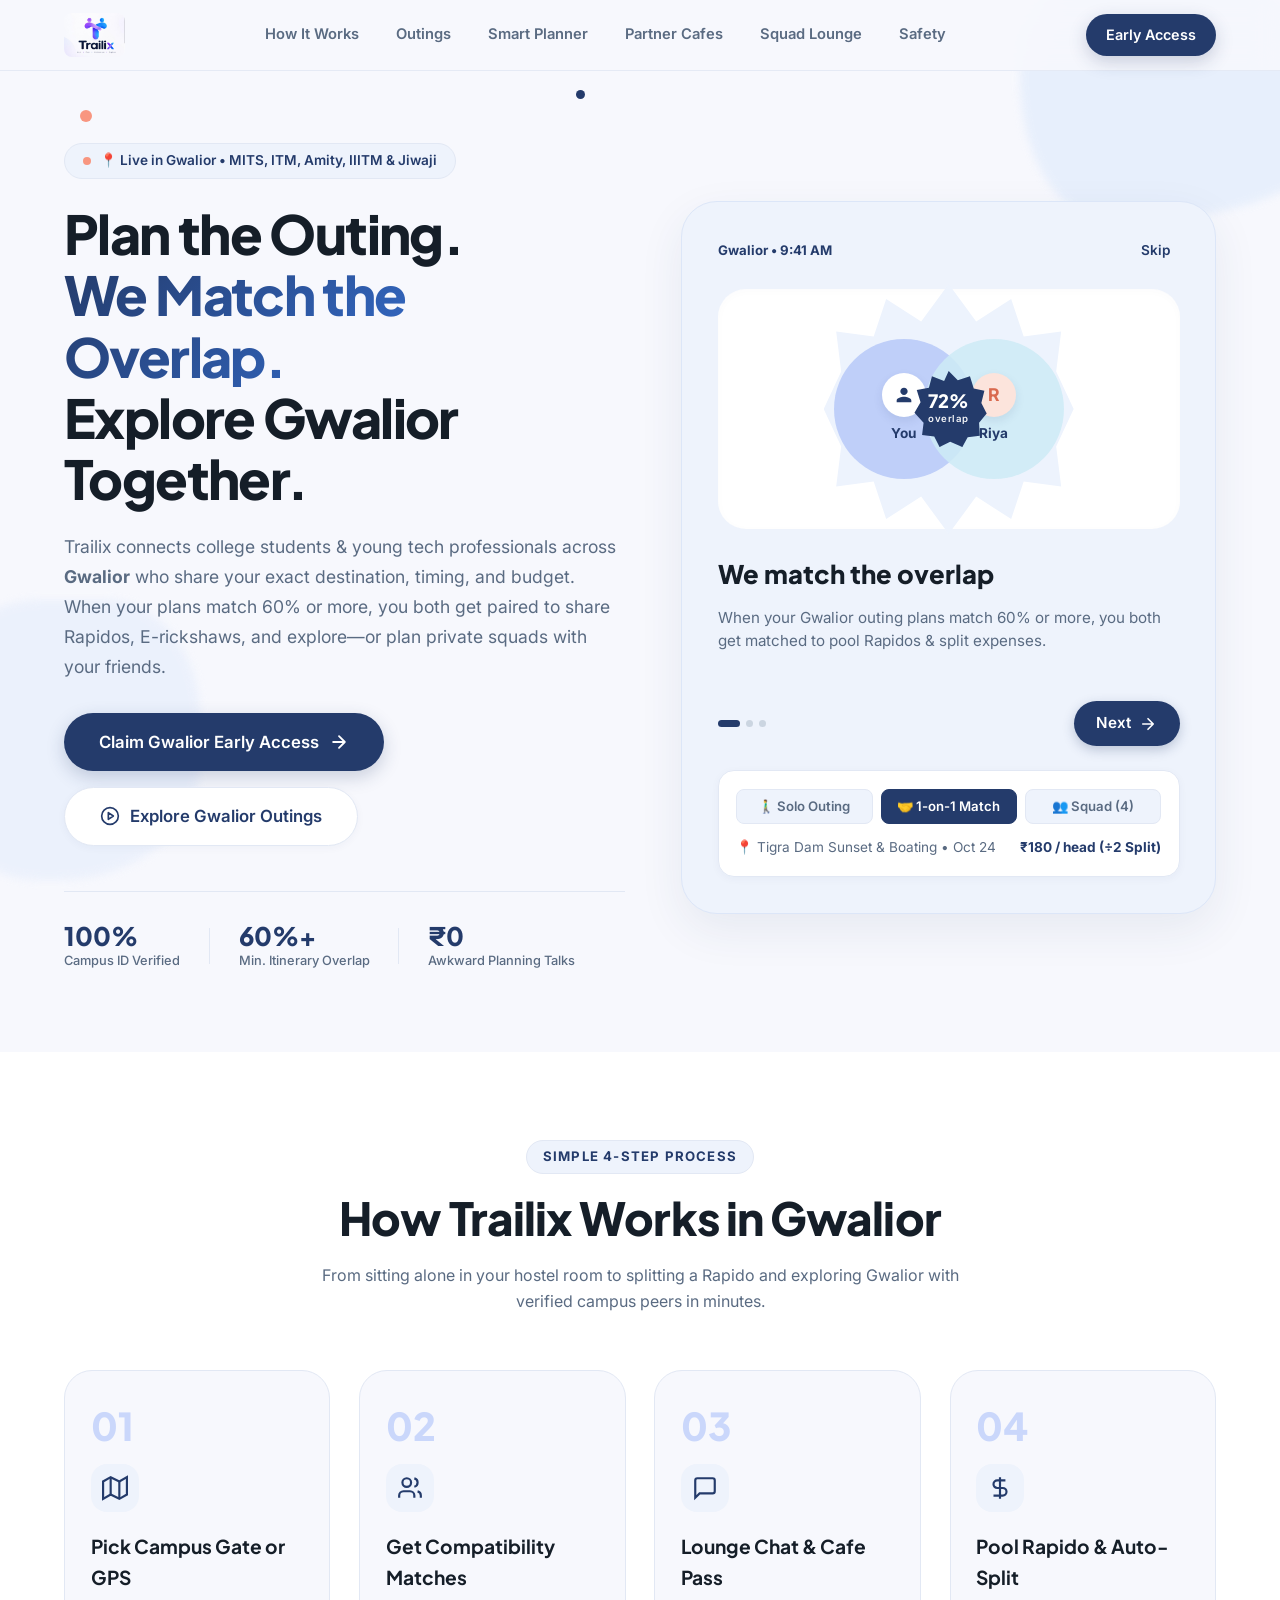
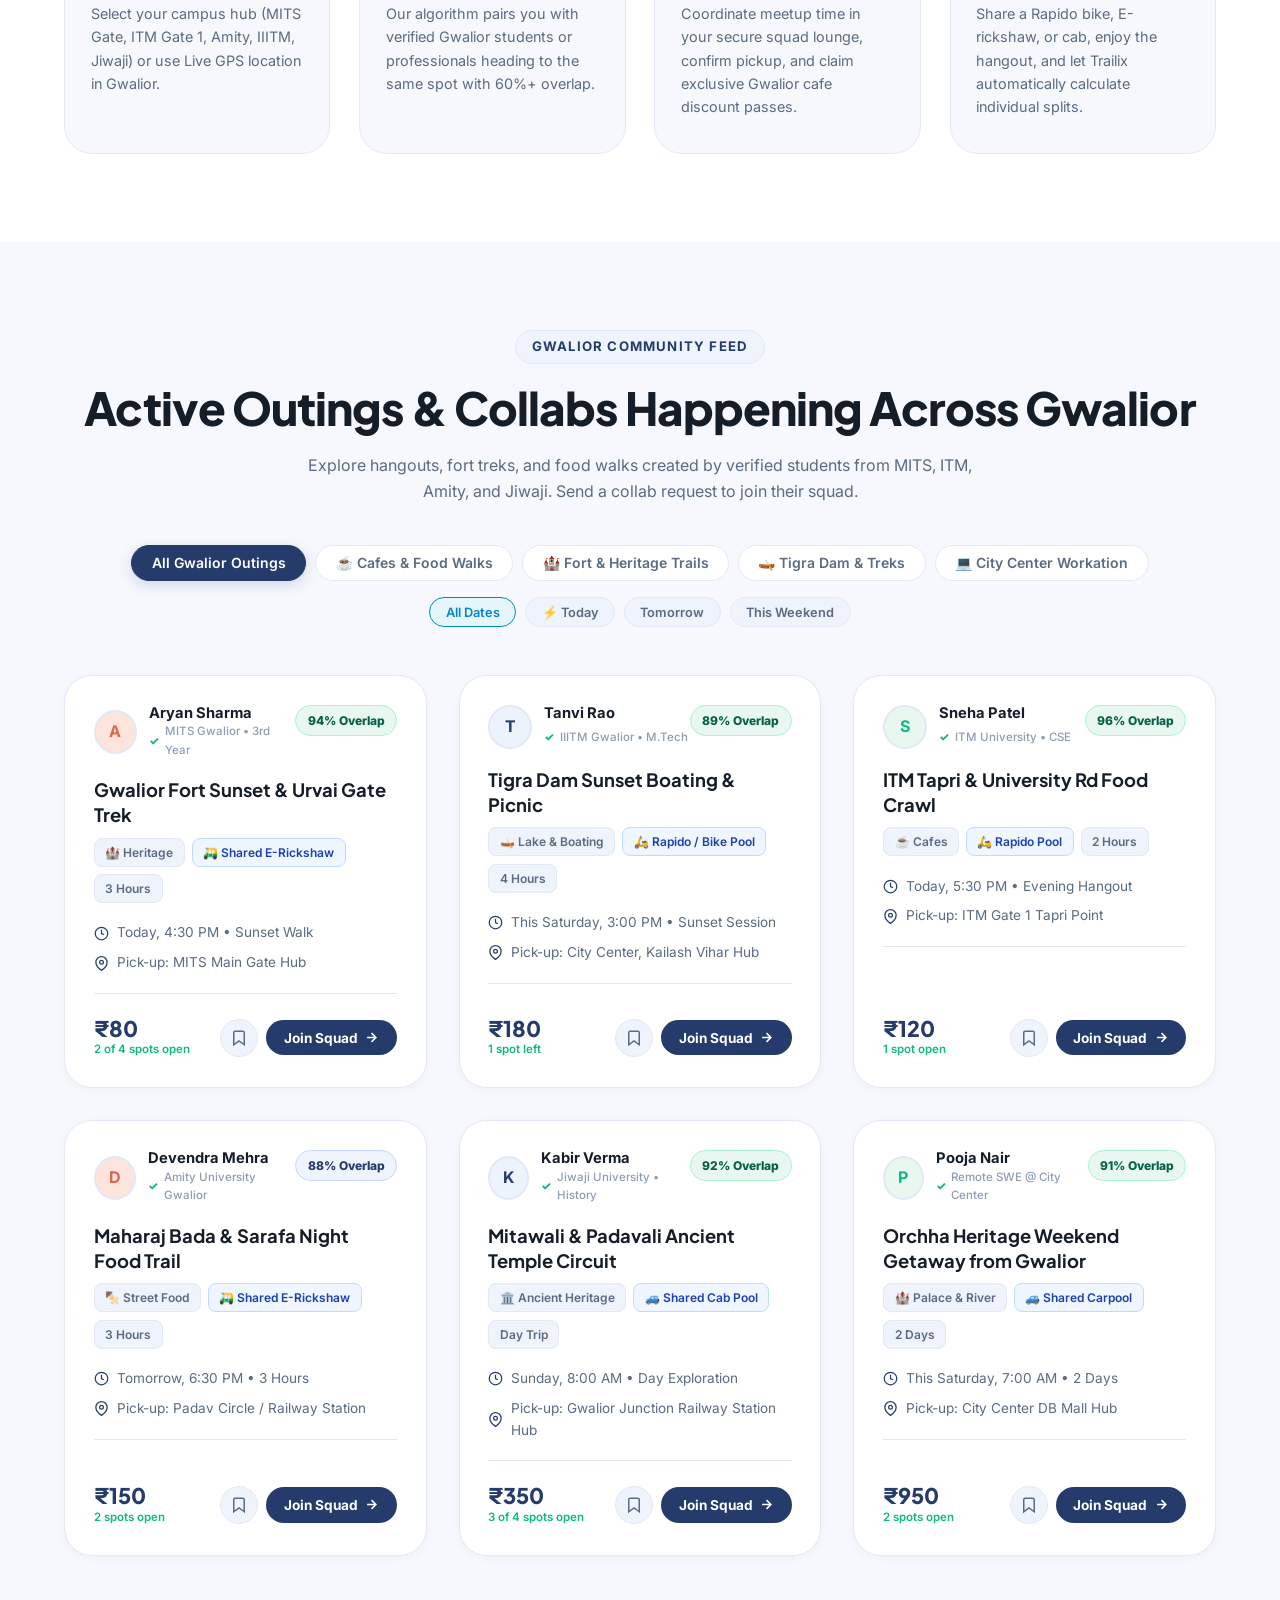
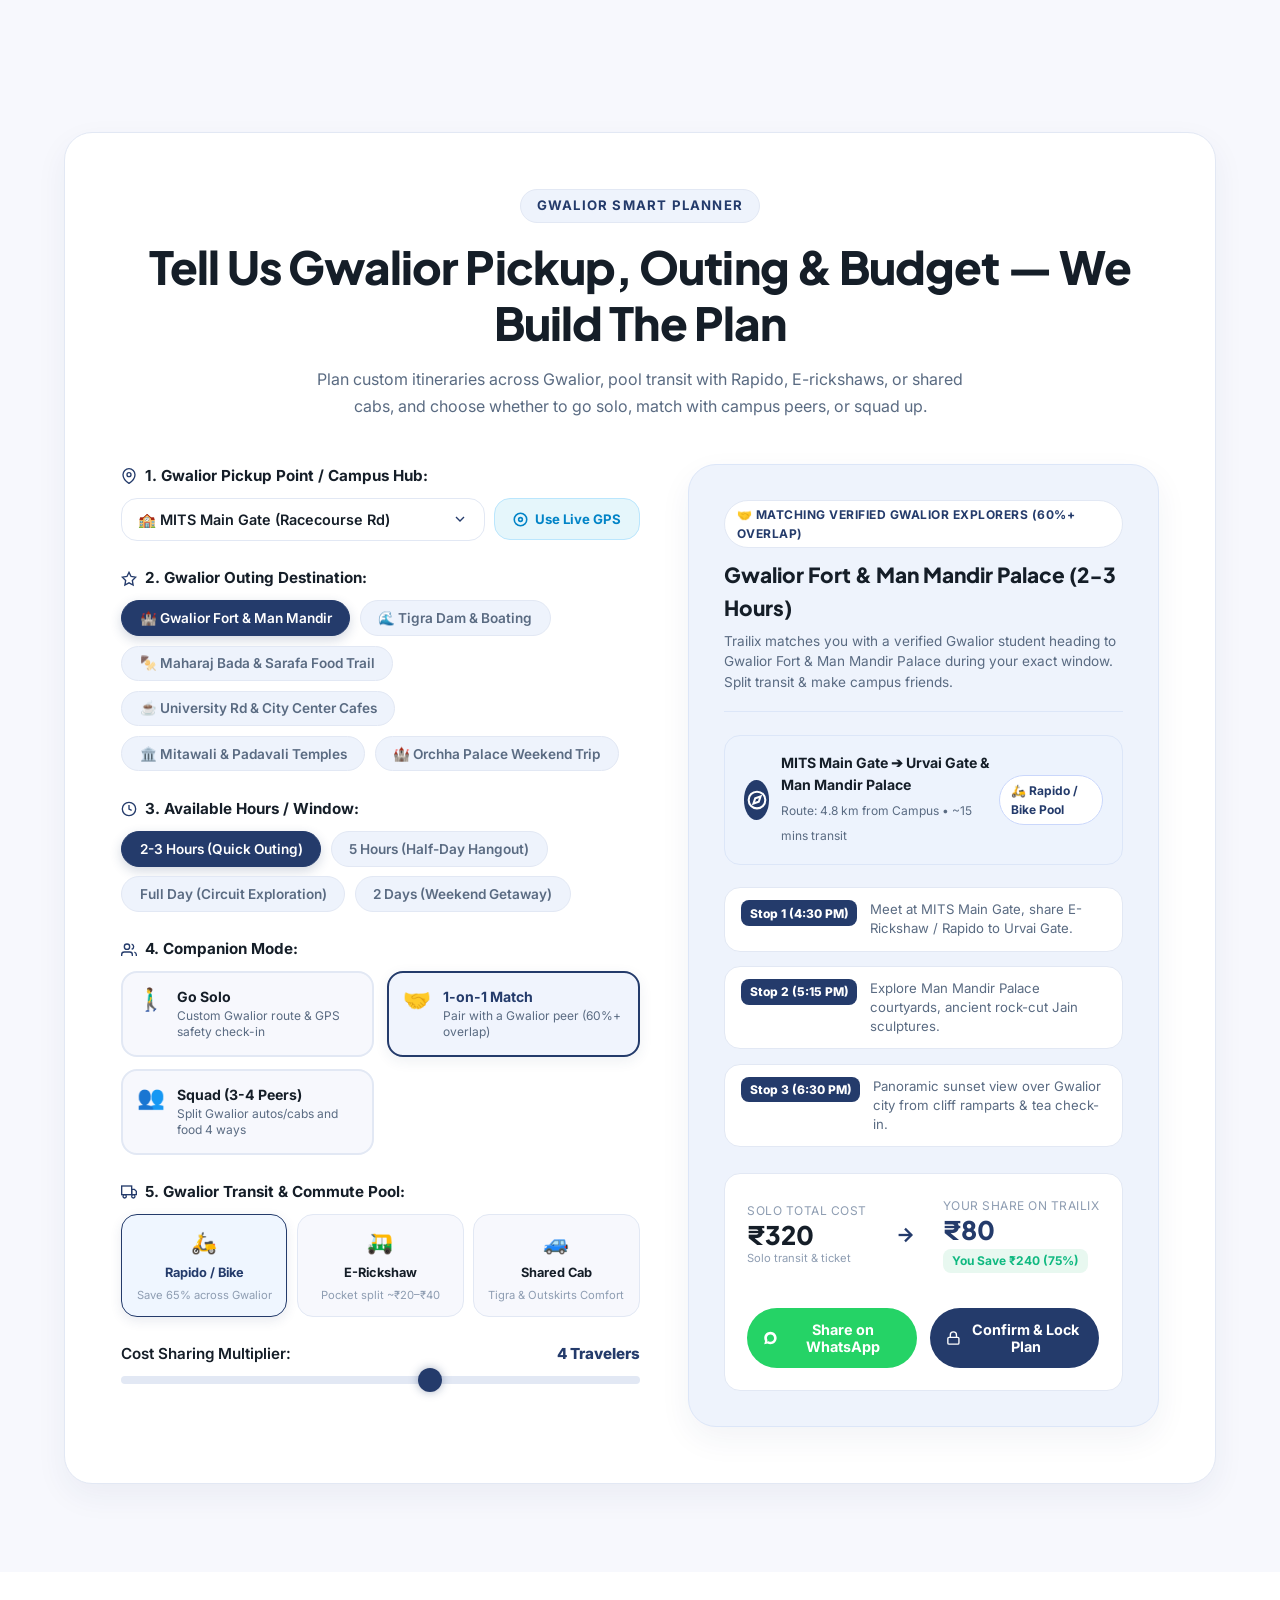
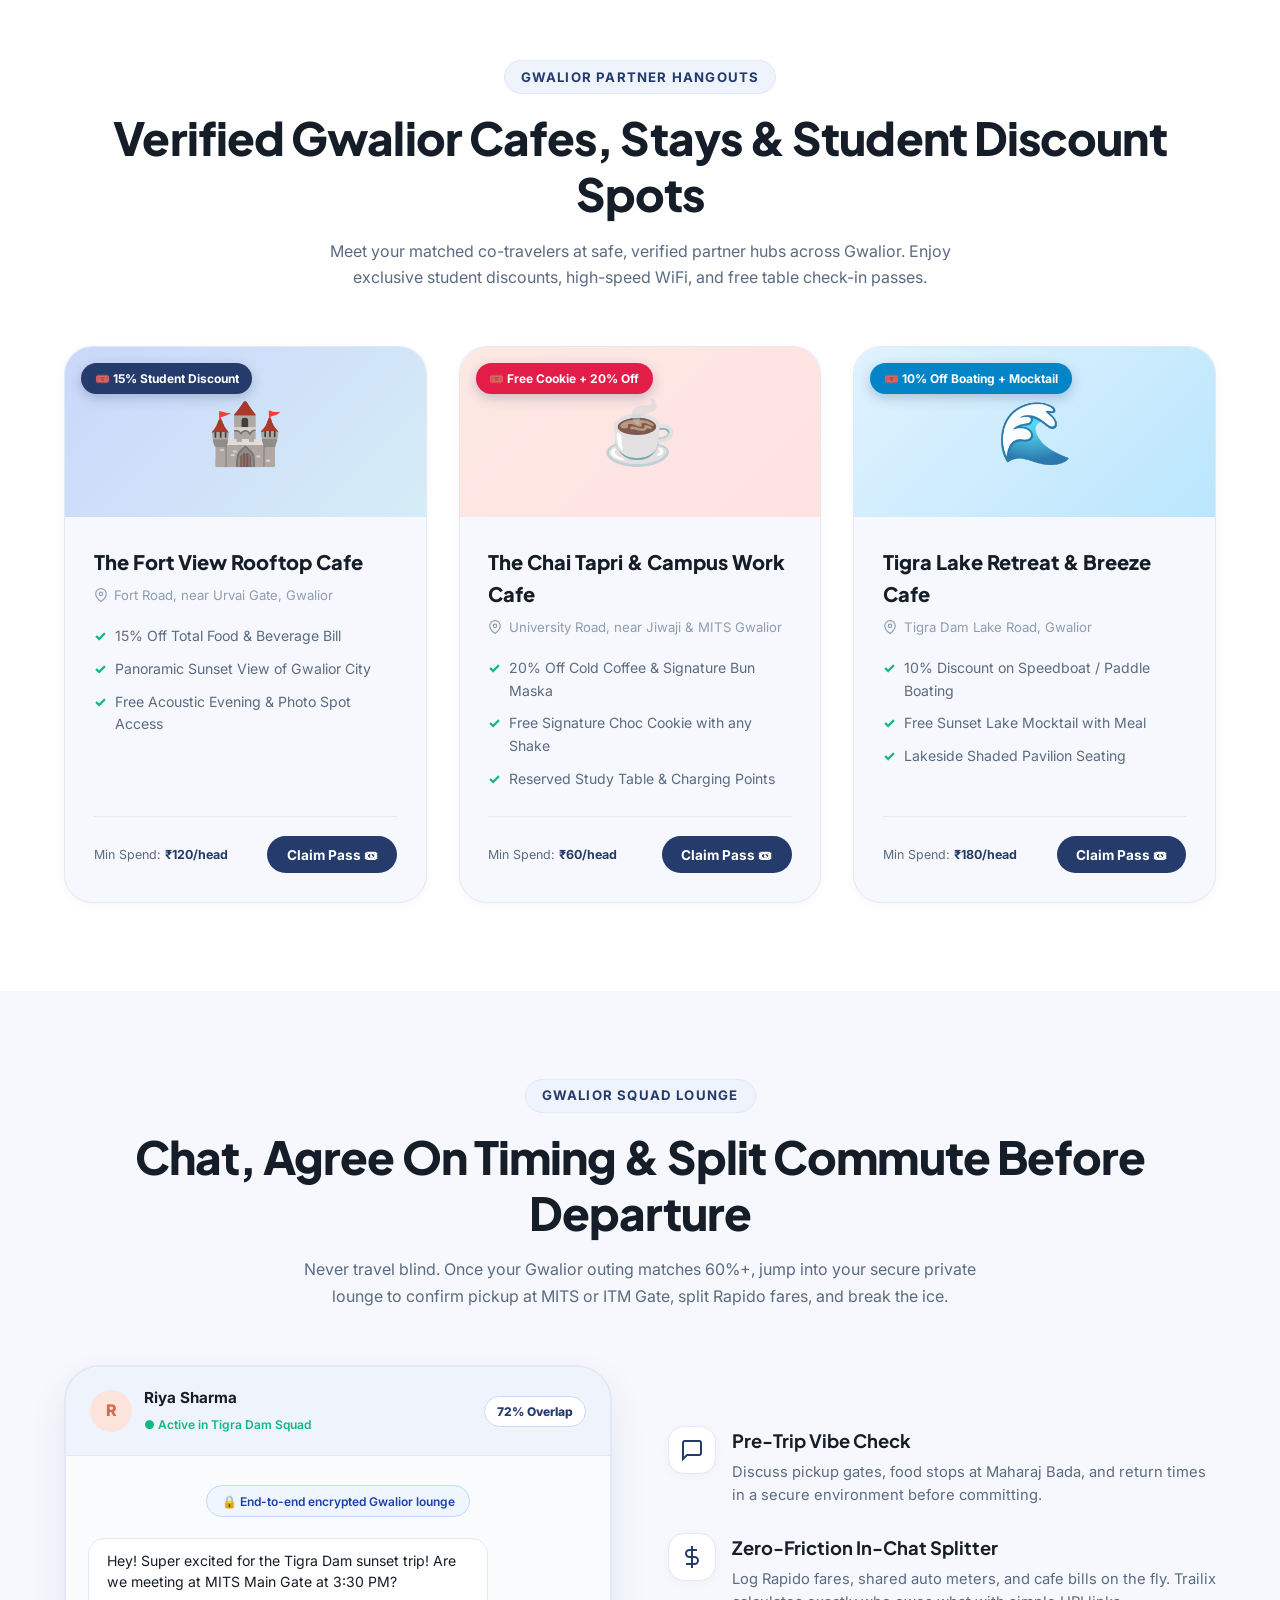
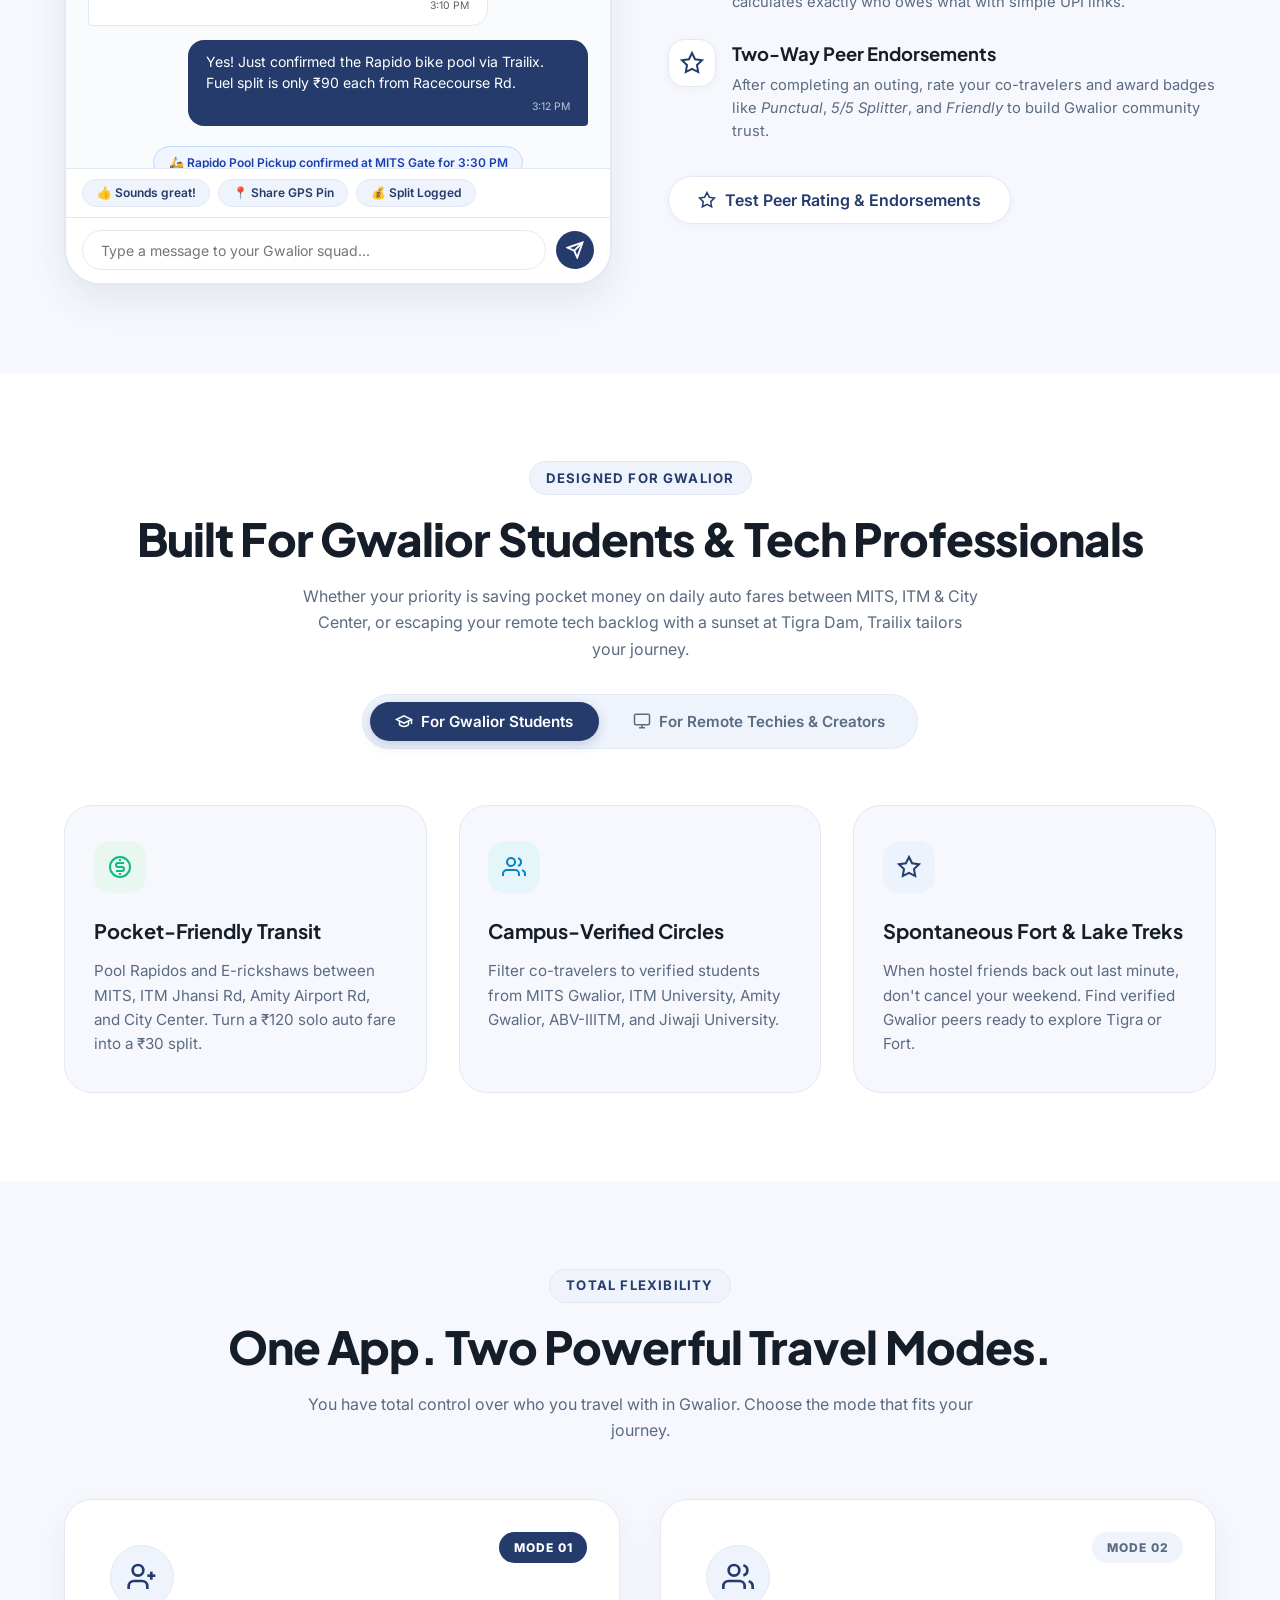
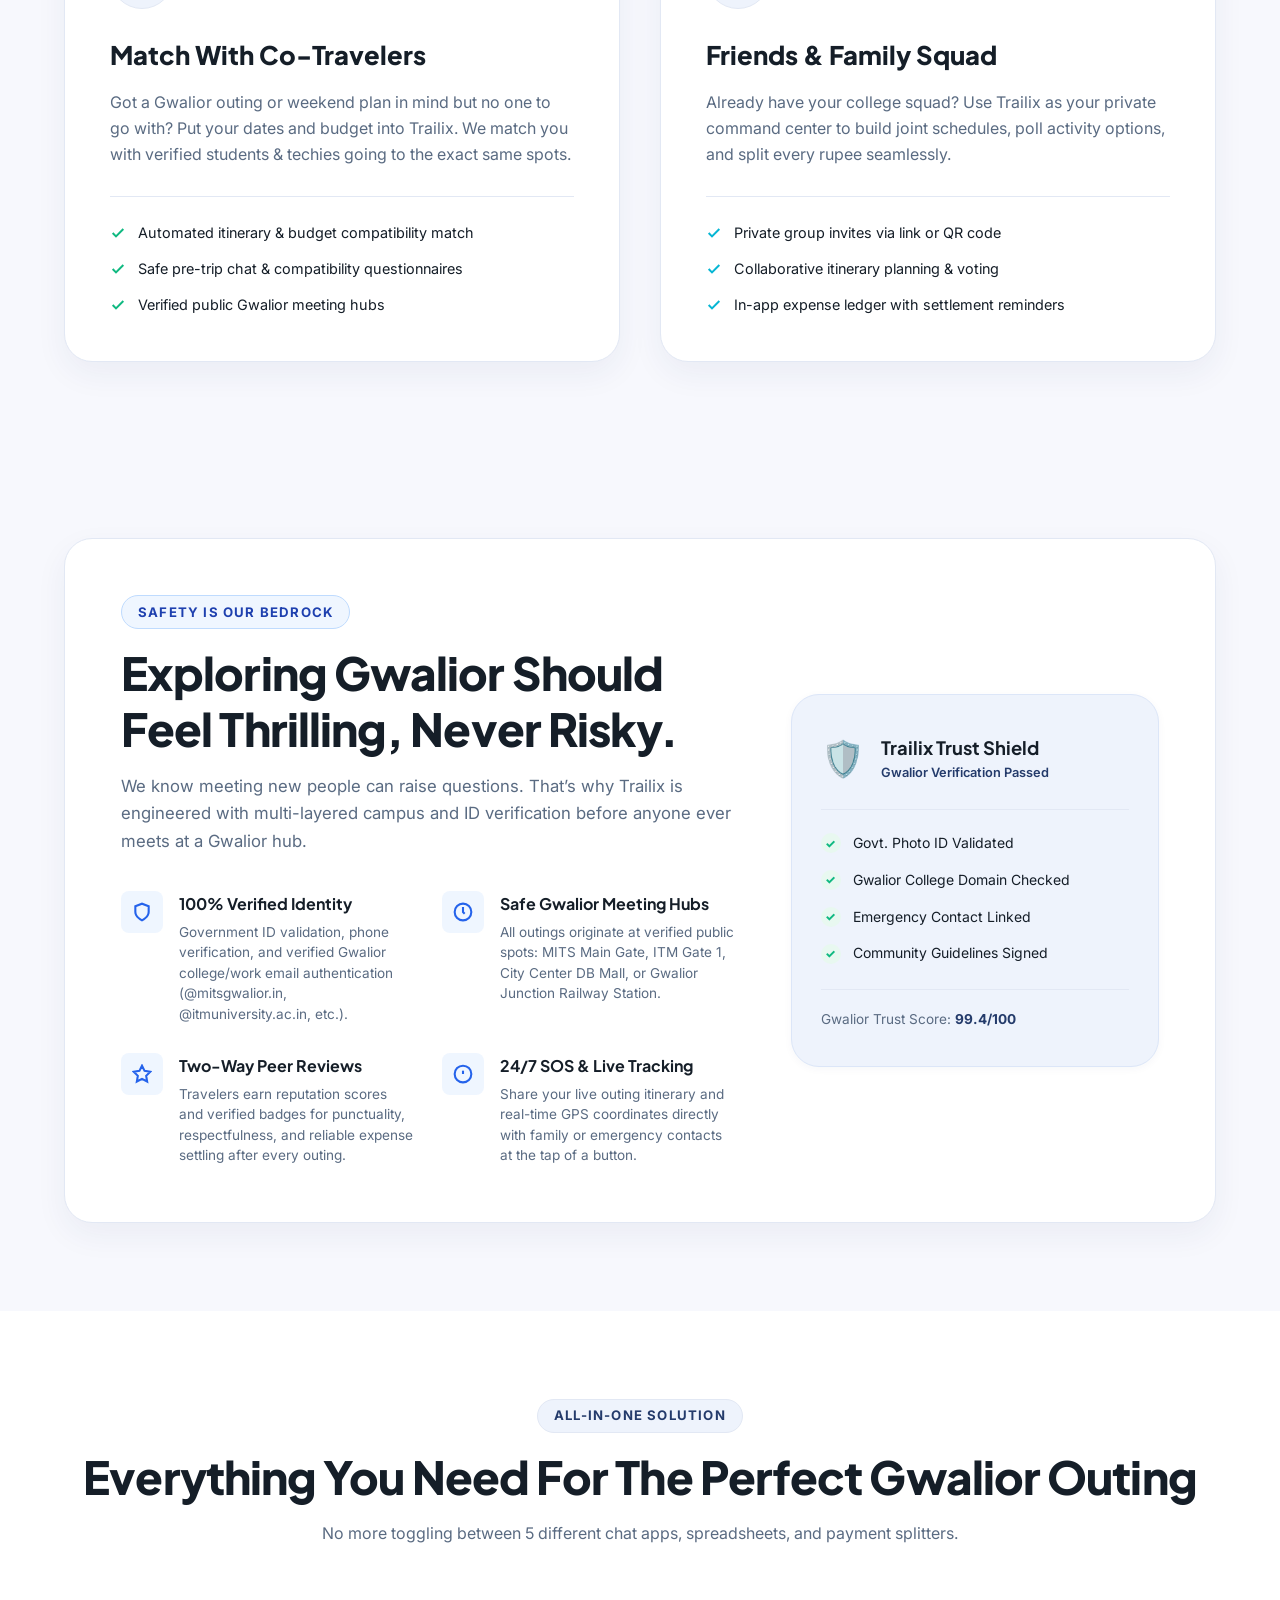
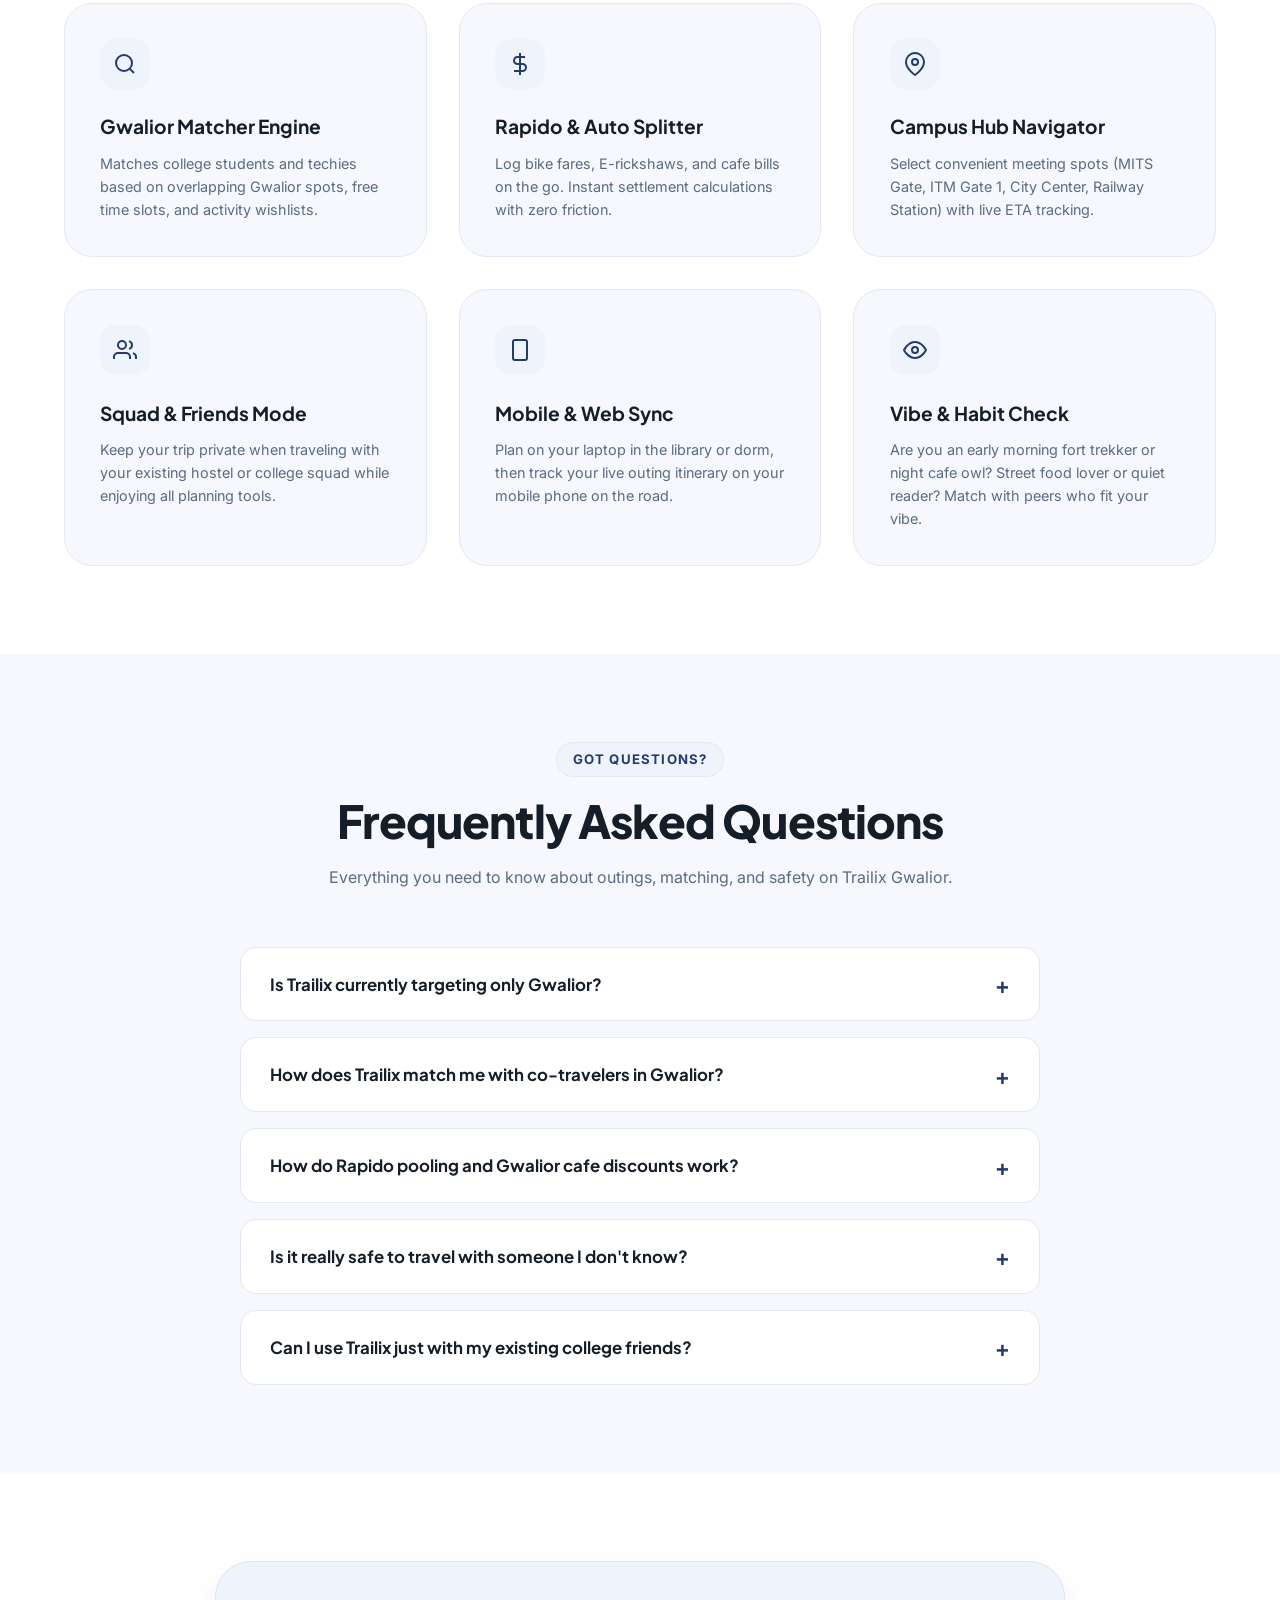
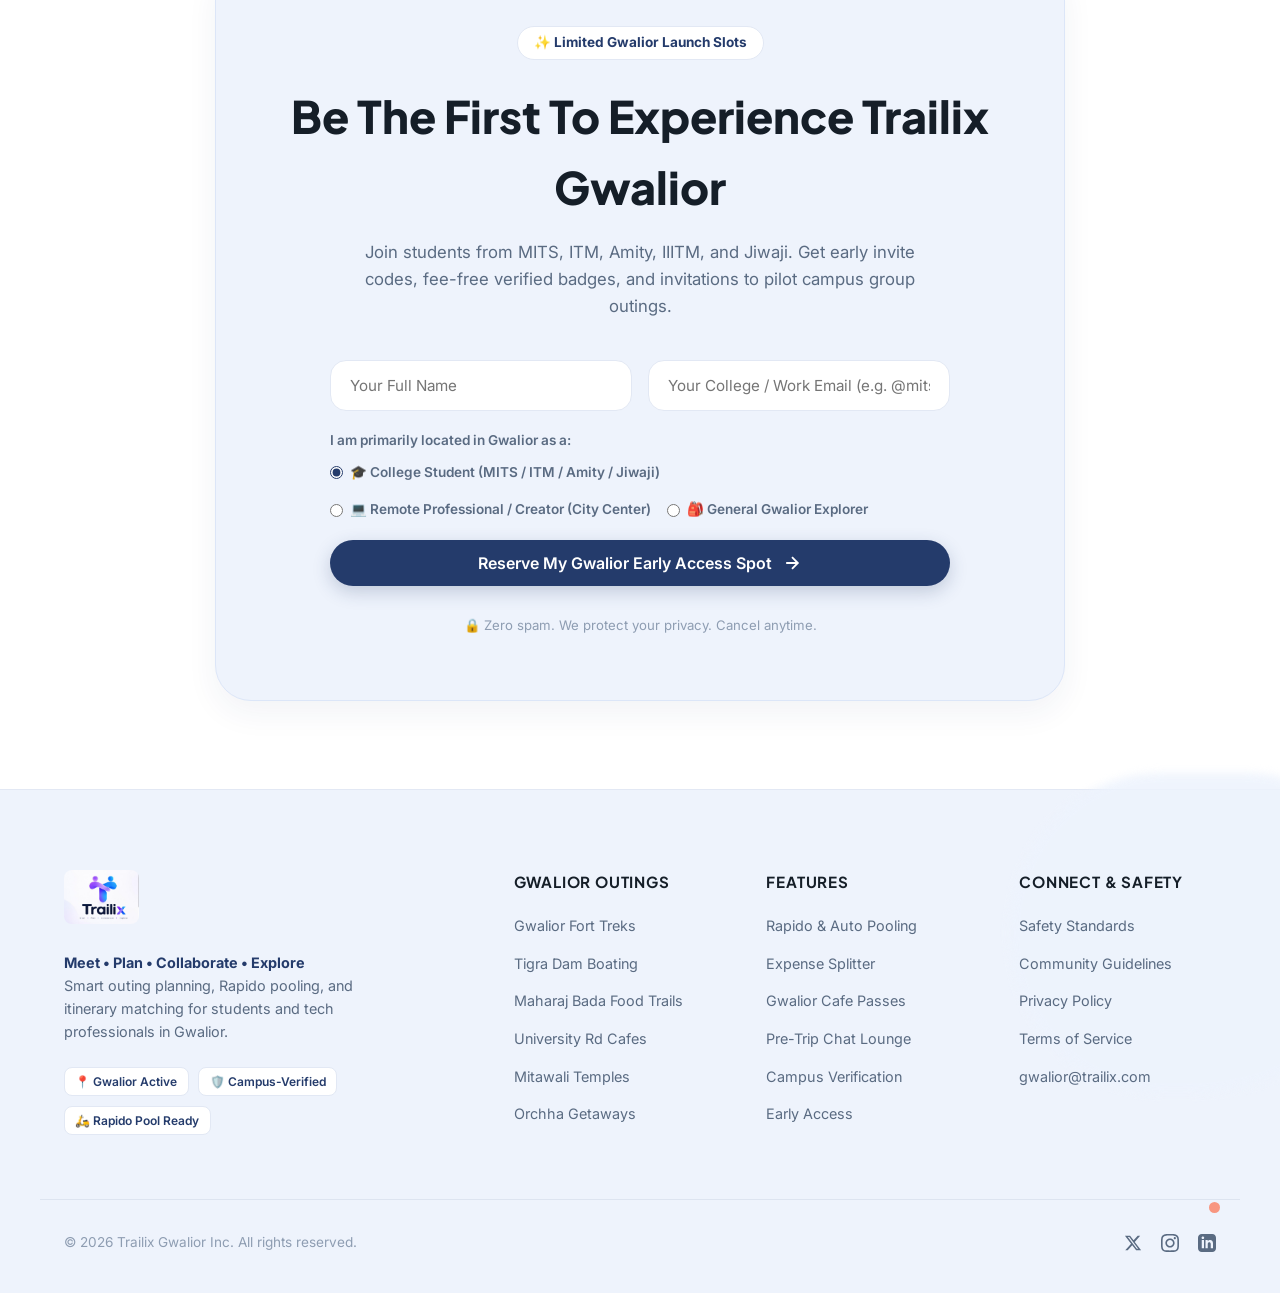
==== commit d5127d2d: "Fix cramped navbar: streamline desktop links, prevent word wrapping, fix button collision, and expan" ====
--- a/index.html
+++ b/index.html
@@ -38,13 +38,13 @@
       <nav class="nav-menu" id="navMenu">
         <ul class="nav-list">
           <li><a href="#how-it-works" class="nav-link">How It Works</a></li>
-          <li><a href="#outings-feed" class="nav-link">Gwalior Outings</a></li>
+          <li><a href="#outings-feed" class="nav-link">Outings</a></li>
           <li><a href="#planner" class="nav-link">Smart Planner</a></li>
           <li><a href="#partner-spots" class="nav-link">Partner Cafes</a></li>
           <li><a href="#squad-chat" class="nav-link">Squad Lounge</a></li>
-          <li><a href="#audiences" class="nav-link">Campus & Techies</a></li>
-          <li><a href="#safety" class="nav-link">Safety First</a></li>
-          <li><a href="#faq" class="nav-link">FAQ</a></li>
+          <li><a href="#safety" class="nav-link">Safety</a></li>
+          <li class="mobile-only-link"><a href="#audiences" class="nav-link">Campus & Techies</a></li>
+          <li class="mobile-only-link"><a href="#faq" class="nav-link">FAQ</a></li>
         </ul>
         <div class="mobile-cta-wrapper">
           <a href="#waitlist" class="btn btn-primary btn-sm mobile-cta">Join Gwalior Early Access</a>
@@ -52,7 +52,7 @@
       </nav>
 
       <div class="header-actions">
-        <a href="#waitlist" class="btn btn-primary header-cta">Join Gwalior Early Access</a>
+        <a href="#waitlist" class="btn btn-primary header-cta">Early Access</a>
         <button class="hamburger" id="hamburgerBtn" aria-label="Toggle navigation menu">
           <span></span>
           <span></span>
--- a/css/style.css
+++ b/css/style.css
@@ -320,36 +320,43 @@
 /* ==========================================================================
    HEADER & NAVIGATION
    ========================================================================== */
+body.nav-open {
+  overflow: hidden;
+}
+
 .site-header {
   position: sticky;
   top: 0;
   width: 100%;
-  z-index: 100;
-  padding: 0.9rem 0;
+  z-index: 1000;
+  padding: 0.8rem 0;
   transition: all var(--transition-normal);
-  background: rgba(247, 248, 253, 0.85);
-  backdrop-filter: blur(12px);
-  -webkit-backdrop-filter: blur(12px);
-  border-bottom: 1px solid transparent;
+  background: rgba(247, 248, 253, 0.92);
+  backdrop-filter: blur(14px);
+  -webkit-backdrop-filter: blur(14px);
+  border-bottom: 1px solid rgba(226, 232, 244, 0.8);
 }
 
 .site-header.scrolled {
-  background: rgba(255, 255, 255, 0.94);
+  background: rgba(255, 255, 255, 0.98);
   border-bottom: 1px solid var(--border-card);
-  box-shadow: var(--shadow-sm);
-  padding: 0.7rem 0;
+  box-shadow: 0 4px 20px rgba(36, 59, 107, 0.06);
+  padding: 0.65rem 0;
 }
 
 .header-container {
   display: flex;
   align-items: center;
   justify-content: space-between;
+  gap: 1.25rem;
 }
 
 .brand-logo {
   display: inline-flex;
   align-items: center;
   gap: 0.5rem;
+  flex-shrink: 0;
+  text-decoration: none;
   transition: transform var(--transition-fast);
 }
 
@@ -358,44 +365,66 @@
 }
 
 .logo-img {
-  height: 48px;
+  height: 44px;
   width: auto;
   object-fit: contain;
   border-radius: var(--radius-sm);
+  display: block;
   transition: all var(--transition-normal);
 }
 
+.nav-menu {
+  display: flex;
+  align-items: center;
+  margin: 0 auto;
+}
+
 .nav-list {
   display: flex;
   align-items: center;
-  gap: 2rem;
+  gap: clamp(0.75rem, 1.4vw, 1.75rem);
+  list-style: none;
+  margin: 0;
+  padding: 0;
 }
 
 .nav-link {
-  font-size: 0.95rem;
-  font-weight: 500;
+  font-size: 0.92rem;
+  font-weight: 600;
   color: var(--text-secondary);
   position: relative;
-  padding: 0.25rem 0;
+  padding: 0.35rem 0.6rem;
+  white-space: nowrap;
+  border-radius: var(--radius-sm);
+  transition: color var(--transition-fast), background var(--transition-fast);
+  text-decoration: none;
+  display: inline-block;
+  line-height: 1.2;
 }
 
 .nav-link:hover {
   color: var(--brand-navy);
+  background: rgba(36, 59, 107, 0.05);
 }
 
 .nav-link::after {
   content: '';
   position: absolute;
   bottom: 0;
-  left: 0;
-  width: 0%;
+  left: 0.6rem;
+  right: 0.6rem;
   height: 2px;
   background: var(--brand-navy);
-  transition: width var(--transition-fast);
+  transform: scaleX(0);
+  transition: transform var(--transition-fast);
 }
 
 .nav-link:hover::after {
-  width: 100%;
+  transform: scaleX(1);
+}
+
+.mobile-only-link {
+  display: none !important;
 }
 
 .mobile-cta-wrapper {
@@ -405,7 +434,16 @@
 .header-actions {
   display: flex;
   align-items: center;
-  gap: 1rem;
+  gap: 0.75rem;
+  flex-shrink: 0;
+}
+
+.header-cta {
+  white-space: nowrap;
+  font-size: 0.9rem;
+  font-weight: 600;
+  padding: 0.6rem 1.25rem;
+  border-radius: var(--radius-full);
 }
 
 .hamburger {
@@ -3126,6 +3164,89 @@
    RESPONSIVE DESIGN BREAKPOINTS
    ========================================================================== */
 @media (max-width: 1024px) {
+  /* Header & Mobile Navigation */
+  .site-header {
+    padding: 0.65rem 0;
+  }
+
+  .logo-img {
+    height: 38px;
+  }
+
+  .nav-menu {
+    position: fixed;
+    top: 56px;
+    left: 0;
+    width: 100%;
+    height: calc(100vh - 56px);
+    max-height: calc(100vh - 56px);
+    overflow-y: auto;
+    background: #FFFFFF;
+    border-bottom: 1px solid var(--border-card);
+    padding: 1.5rem 1.25rem 2.5rem;
+    flex-direction: column;
+    display: none;
+    box-shadow: 0 16px 40px rgba(36, 59, 107, 0.16);
+    z-index: 999;
+  }
+  
+  .nav-menu.active {
+    display: flex;
+  }
+  
+  .nav-list {
+    flex-direction: column;
+    gap: 0.75rem;
+    align-items: stretch;
+    width: 100%;
+  }
+
+  .mobile-only-link {
+    display: block !important;
+  }
+
+  .nav-link {
+    font-size: 1.05rem;
+    font-weight: 600;
+    padding: 0.75rem 1rem;
+    border-radius: var(--radius-md);
+    background: var(--bg-card-soft);
+    color: var(--brand-navy);
+    display: flex;
+    align-items: center;
+    justify-content: space-between;
+    white-space: normal;
+  }
+
+  .nav-link:hover {
+    background: rgba(36, 59, 107, 0.08);
+  }
+
+  .nav-link::after {
+    display: none;
+  }
+  
+  .mobile-cta-wrapper {
+    display: block;
+    margin-top: 1.5rem;
+    width: 100%;
+  }
+  
+  .mobile-cta {
+    width: 100%;
+    text-align: center;
+    font-size: 1rem;
+    padding: 0.85rem 1.5rem;
+  }
+  
+  .header-cta {
+    display: none;
+  }
+  
+  .hamburger {
+    display: flex;
+  }
+
   .hero-container {
     grid-template-columns: 1fr;
     gap: 3rem;
@@ -3203,65 +3324,7 @@
     line-height: 1.6;
   }
 
-  /* Header & Navigation */
-  .site-header {
-    padding: 0.7rem 0;
-  }
-
-  .logo-img {
-    height: 42px;
-  }
-
-  .nav-menu {
-    position: fixed;
-    top: 60px;
-    left: 0;
-    width: 100%;
-    max-height: calc(100vh - 60px);
-    overflow-y: auto;
-    background: #FFFFFF;
-    border-bottom: 1px solid var(--border-card);
-    padding: 1.75rem 1.5rem 2rem;
-    flex-direction: column;
-    display: none;
-    box-shadow: 0 12px 30px rgba(36, 59, 107, 0.12);
-    z-index: 99;
-  }
-  
-  .nav-menu.active {
-    display: flex;
-  }
-  
-  .nav-list {
-    flex-direction: column;
-    gap: 1.2rem;
-    align-items: flex-start;
-    width: 100%;
-  }
-
-  .nav-link {
-    font-size: 1.05rem;
-    font-weight: 600;
-  }
-  
-  .mobile-cta-wrapper {
-    display: block;
-    margin-top: 1.5rem;
-    width: 100%;
-  }
-  
-  .mobile-cta {
-    width: 100%;
-    text-align: center;
-  }
-  
-  .header-cta {
-    display: none;
-  }
-  
-  .hamburger {
-    display: flex;
-  }
+  /* Header handled in 1024px media query */
 
   /* Decorative Clouds on Mobile */
   .cloud-shape {
